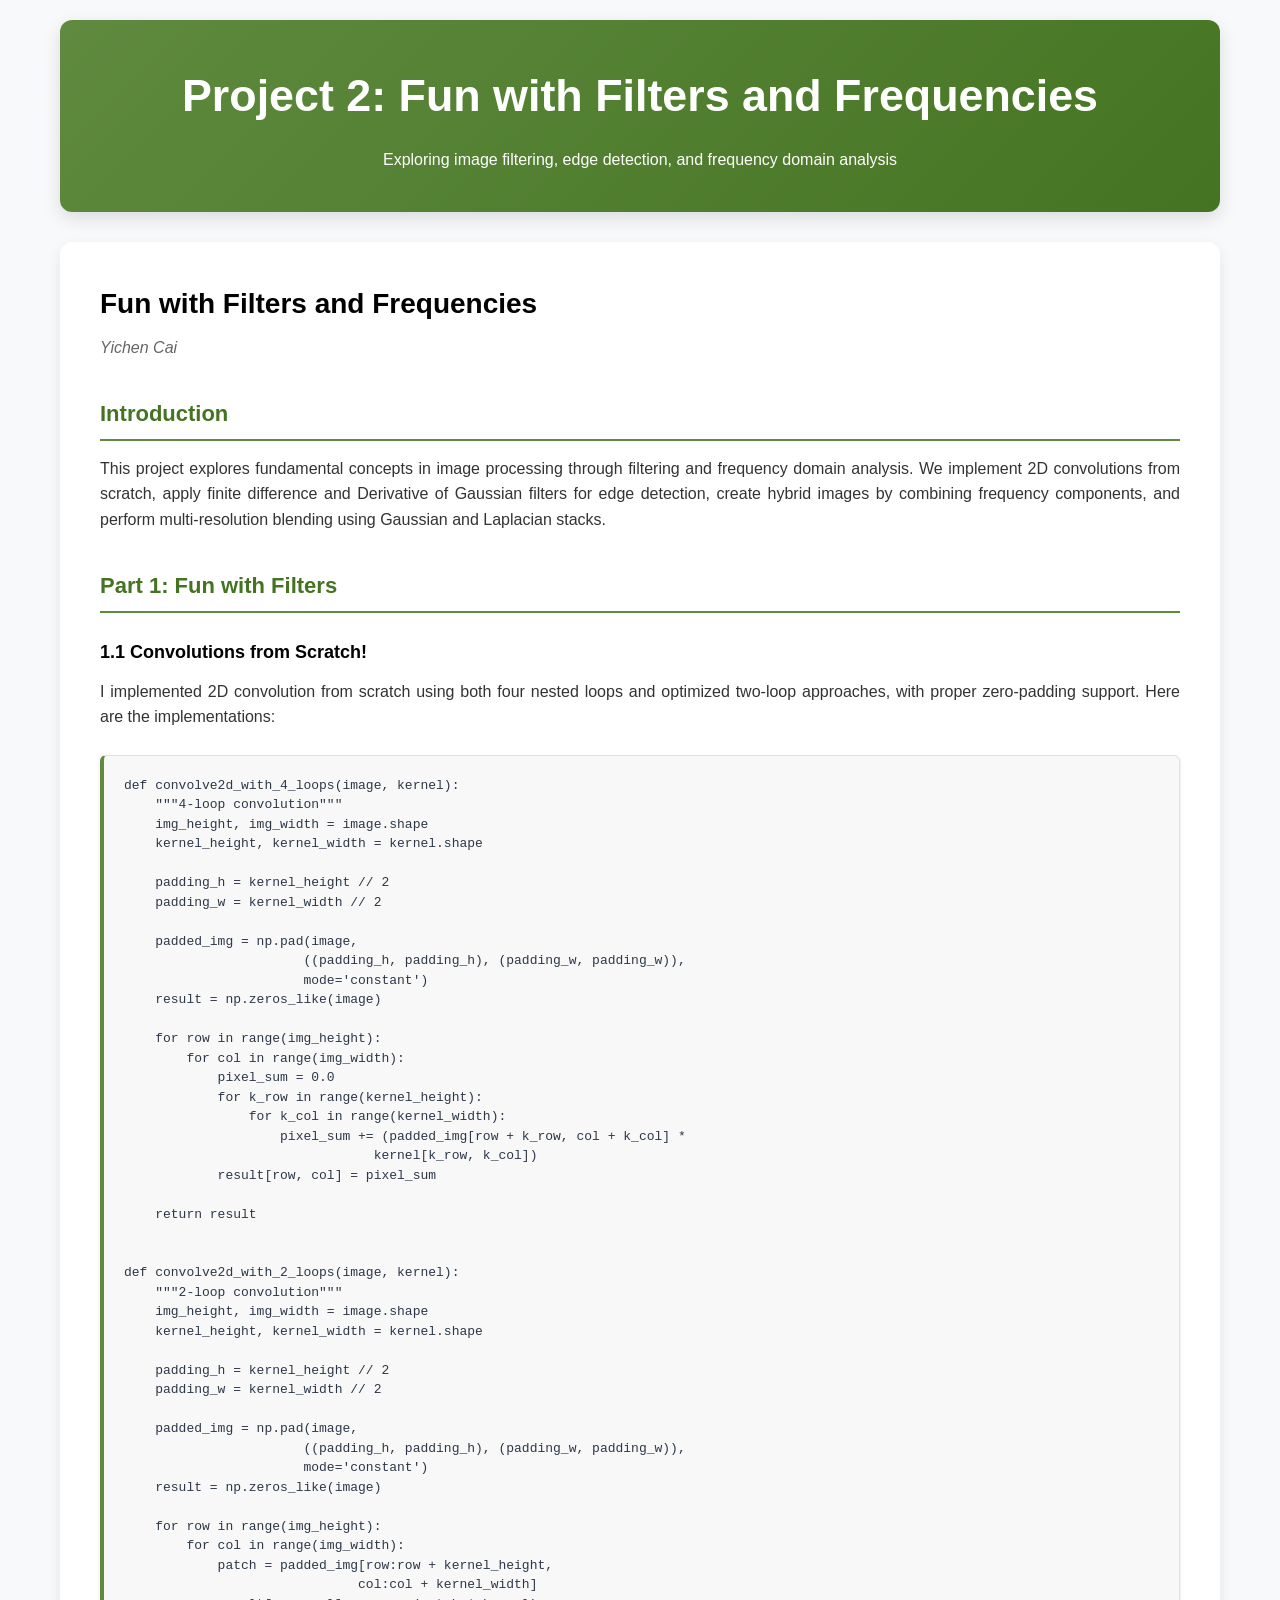
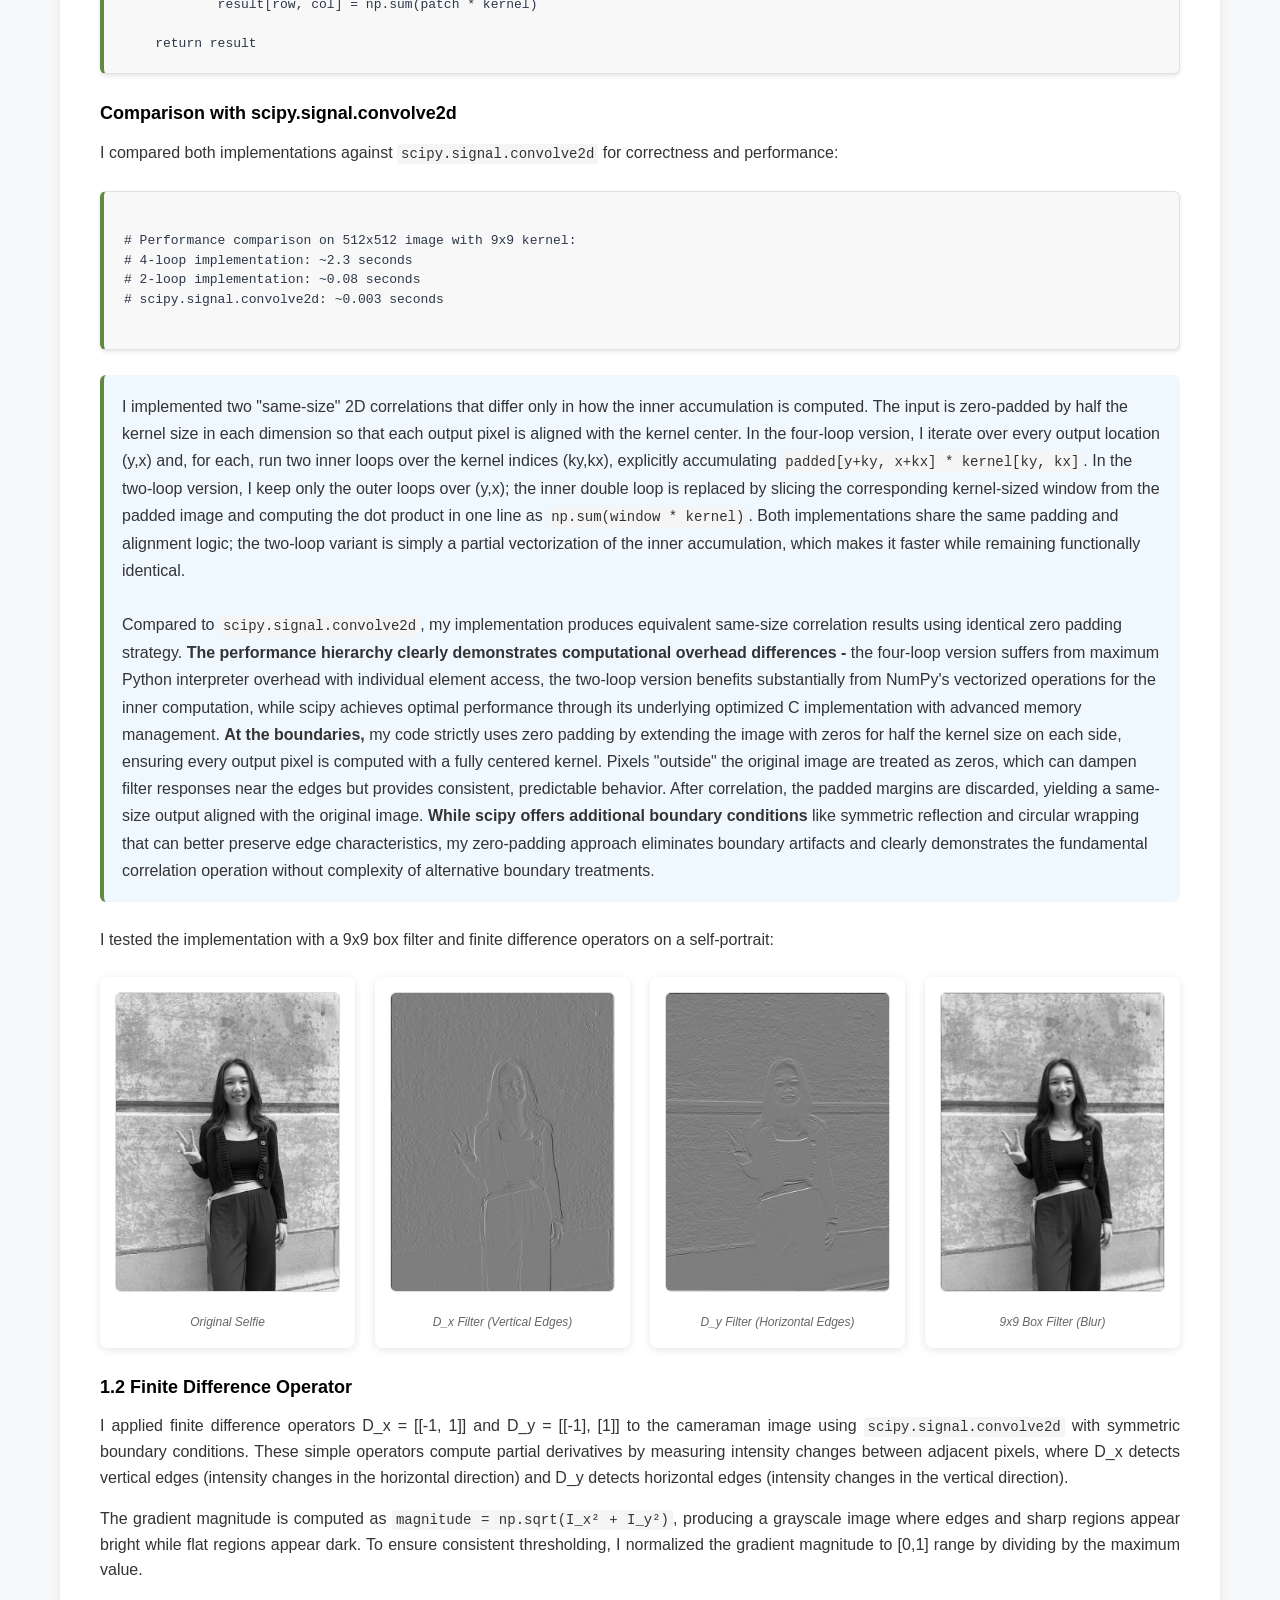
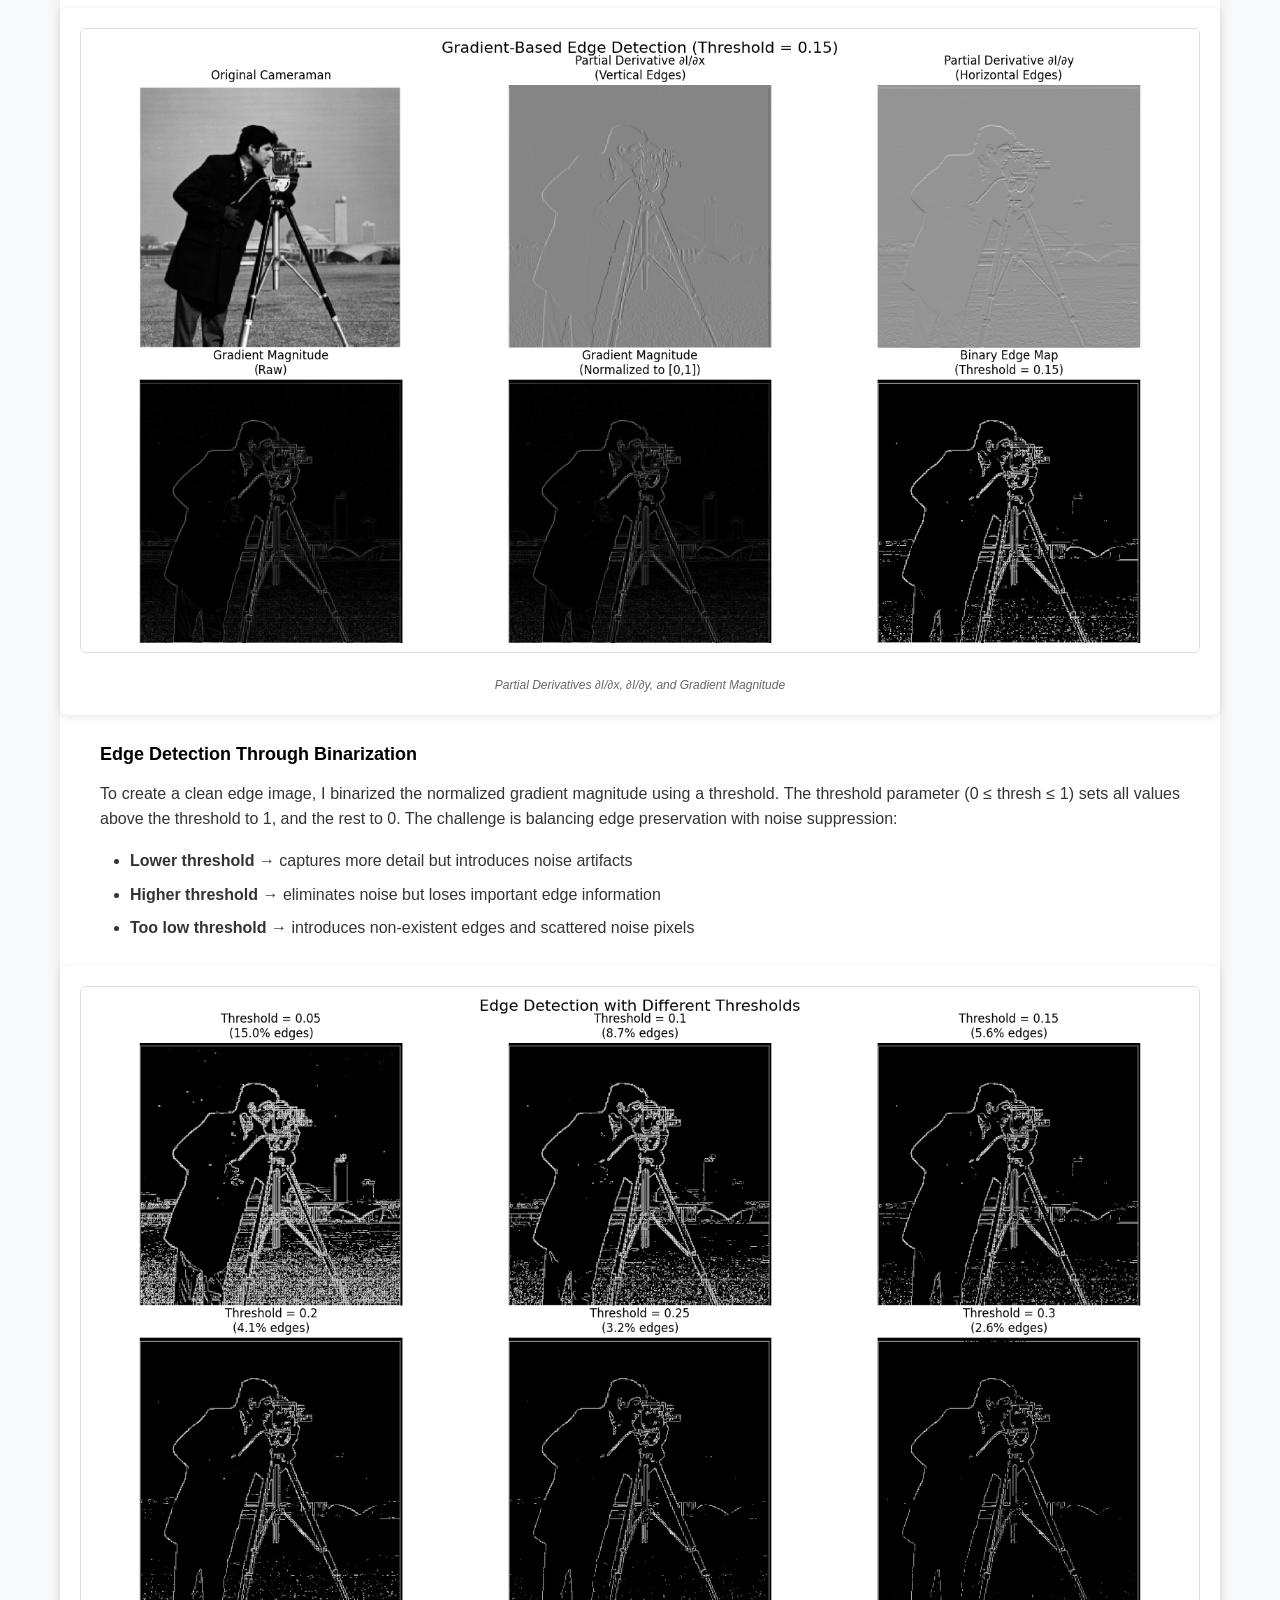
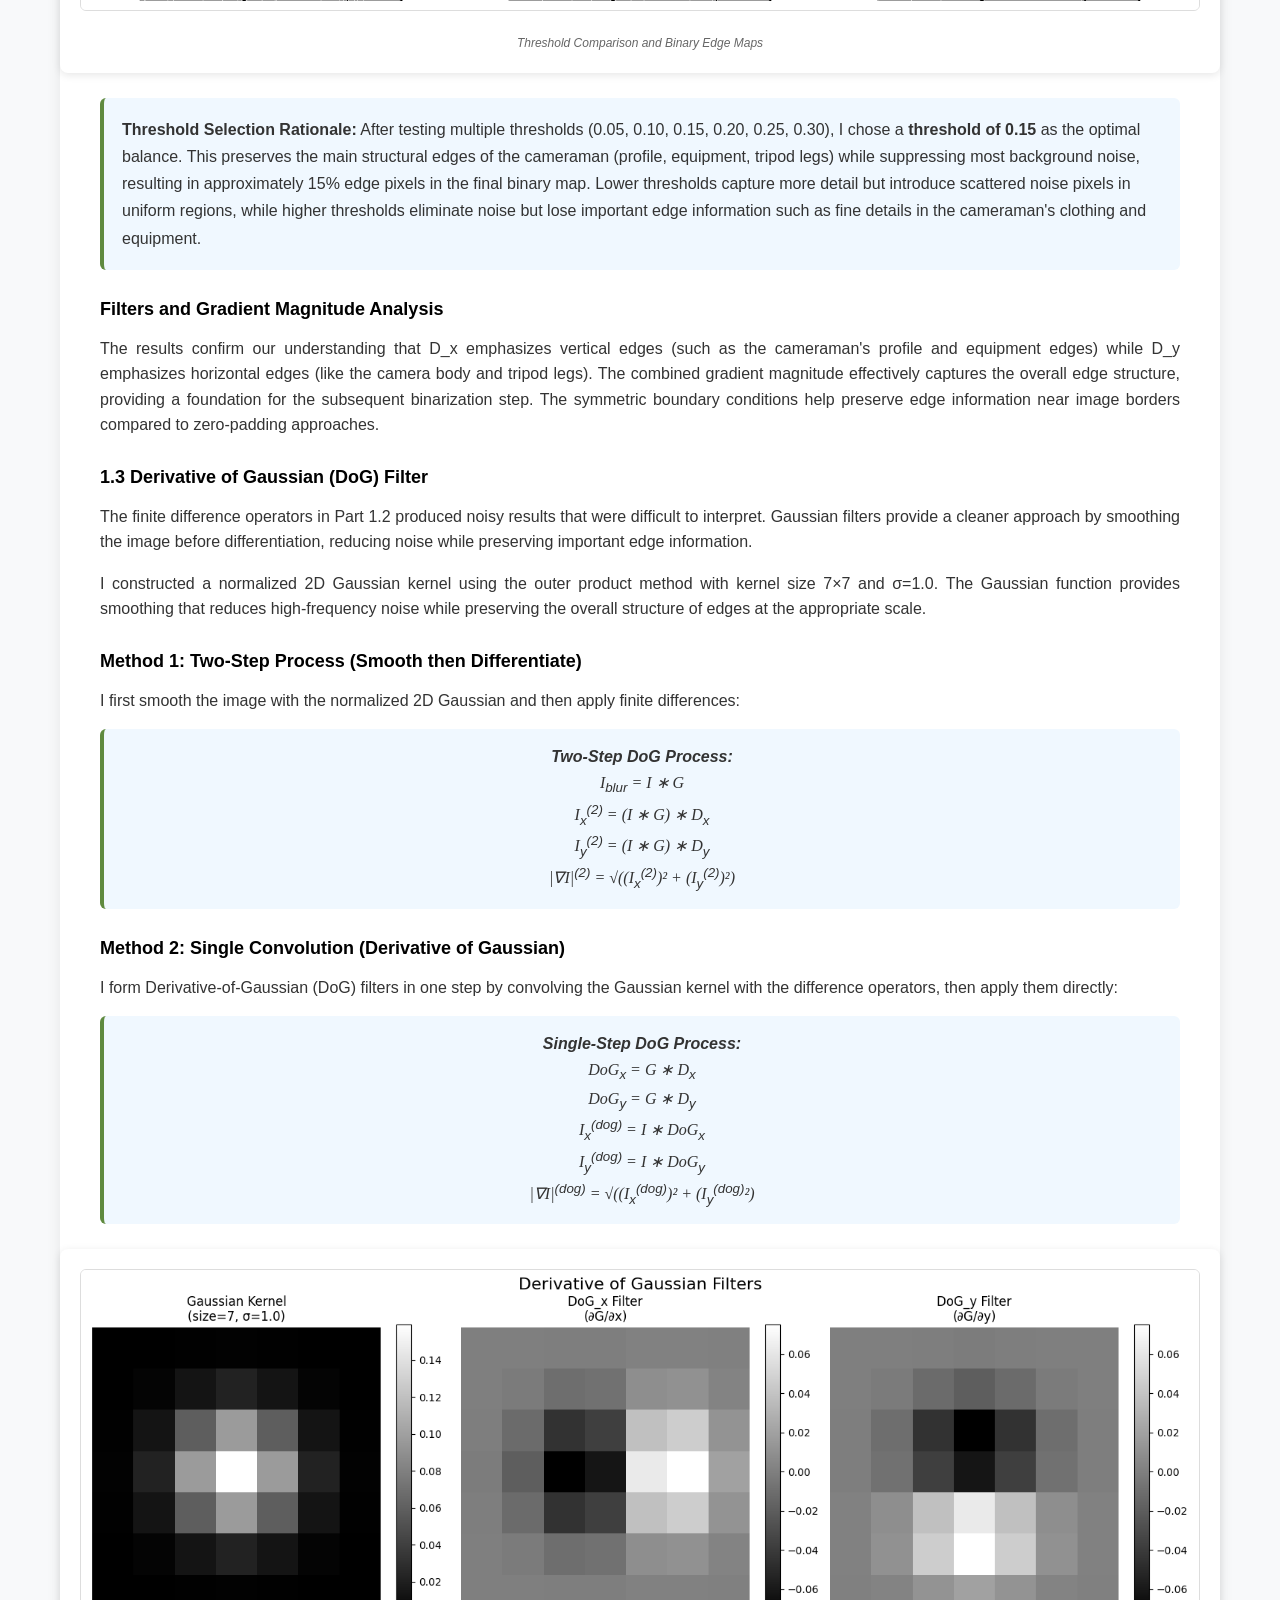
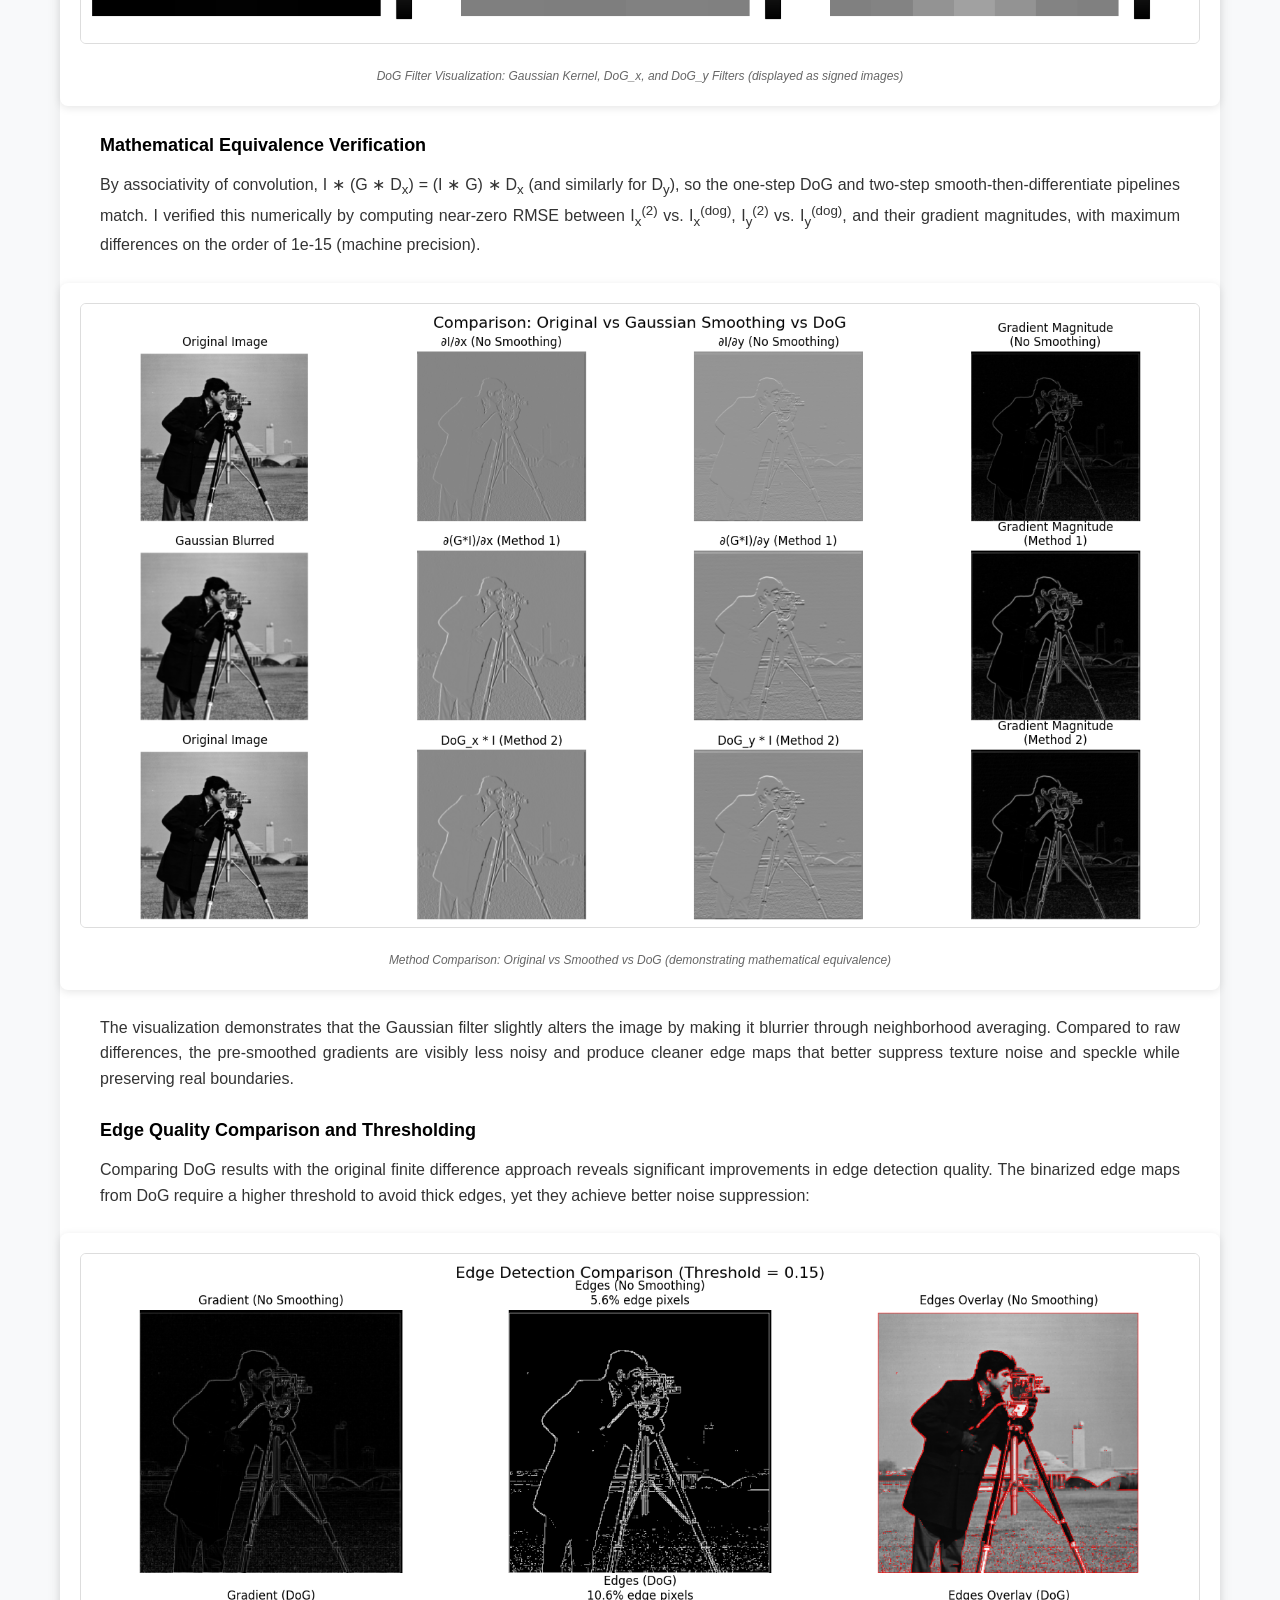
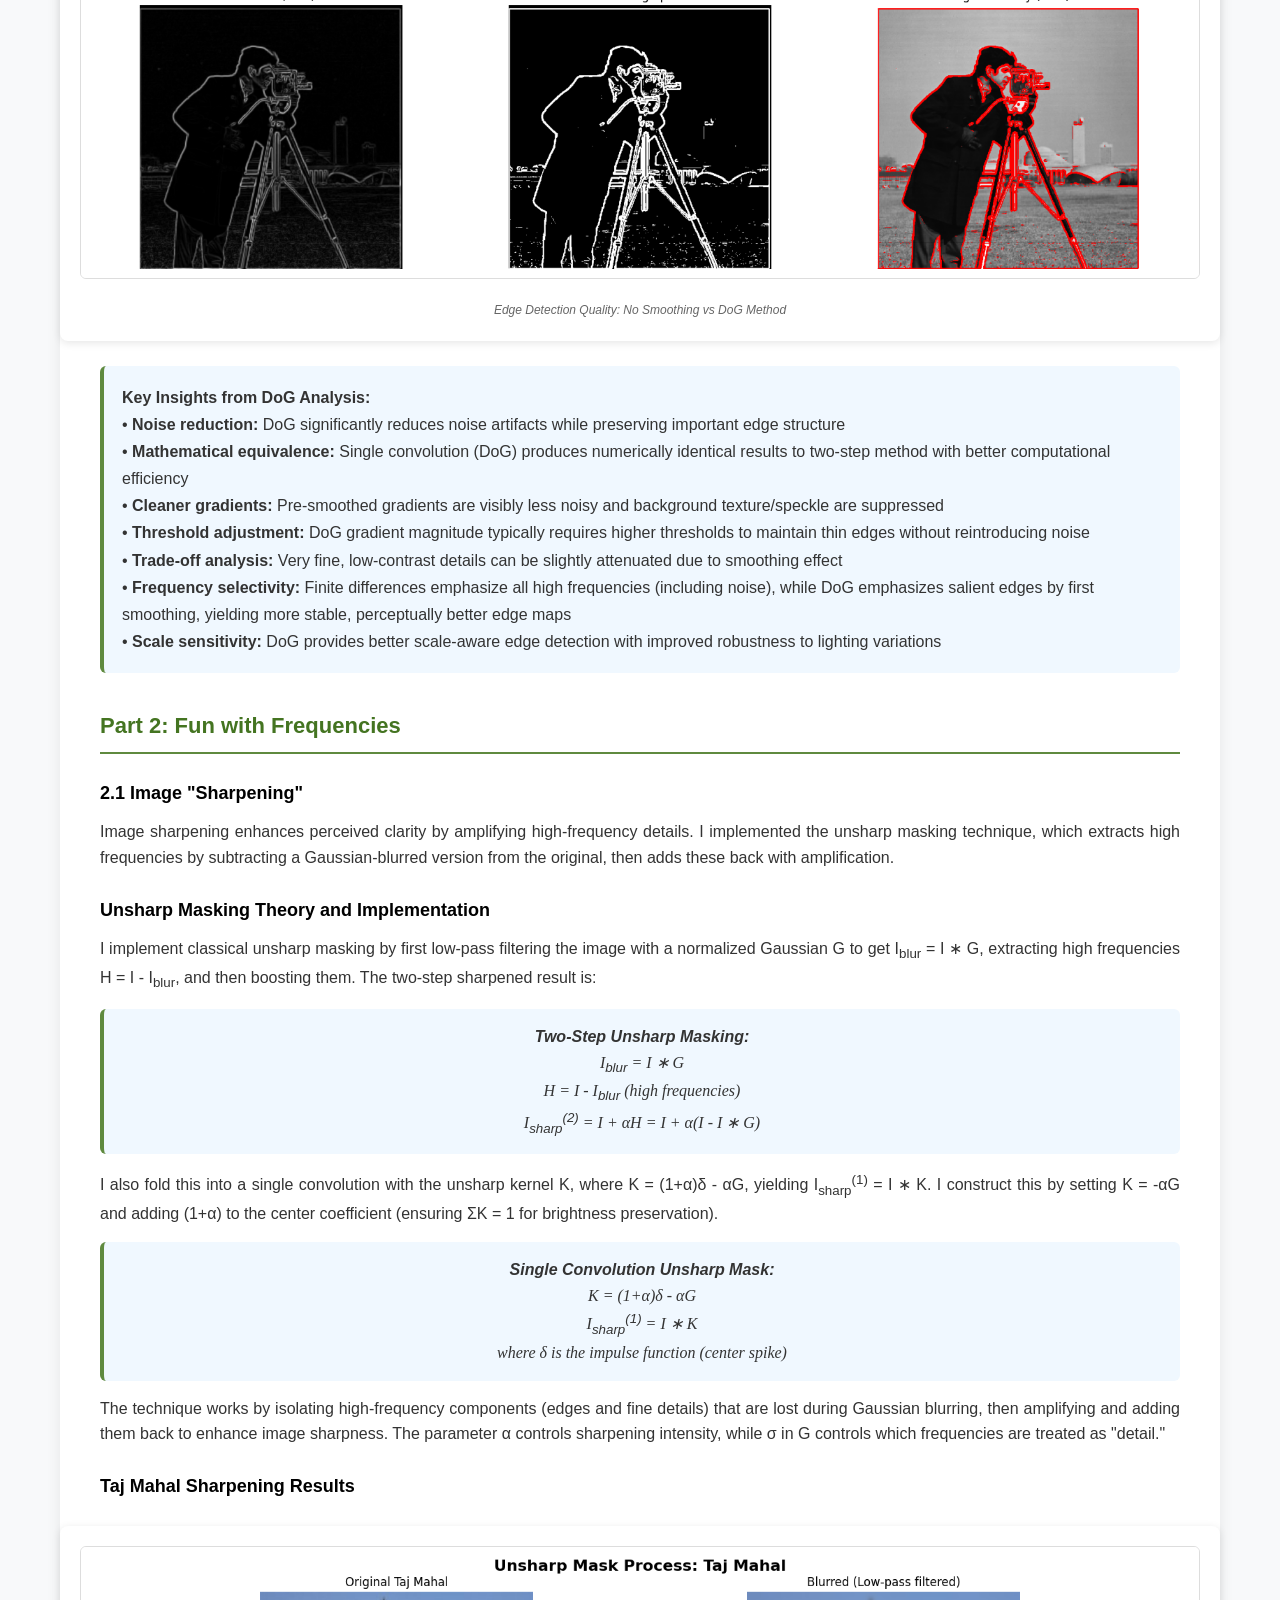
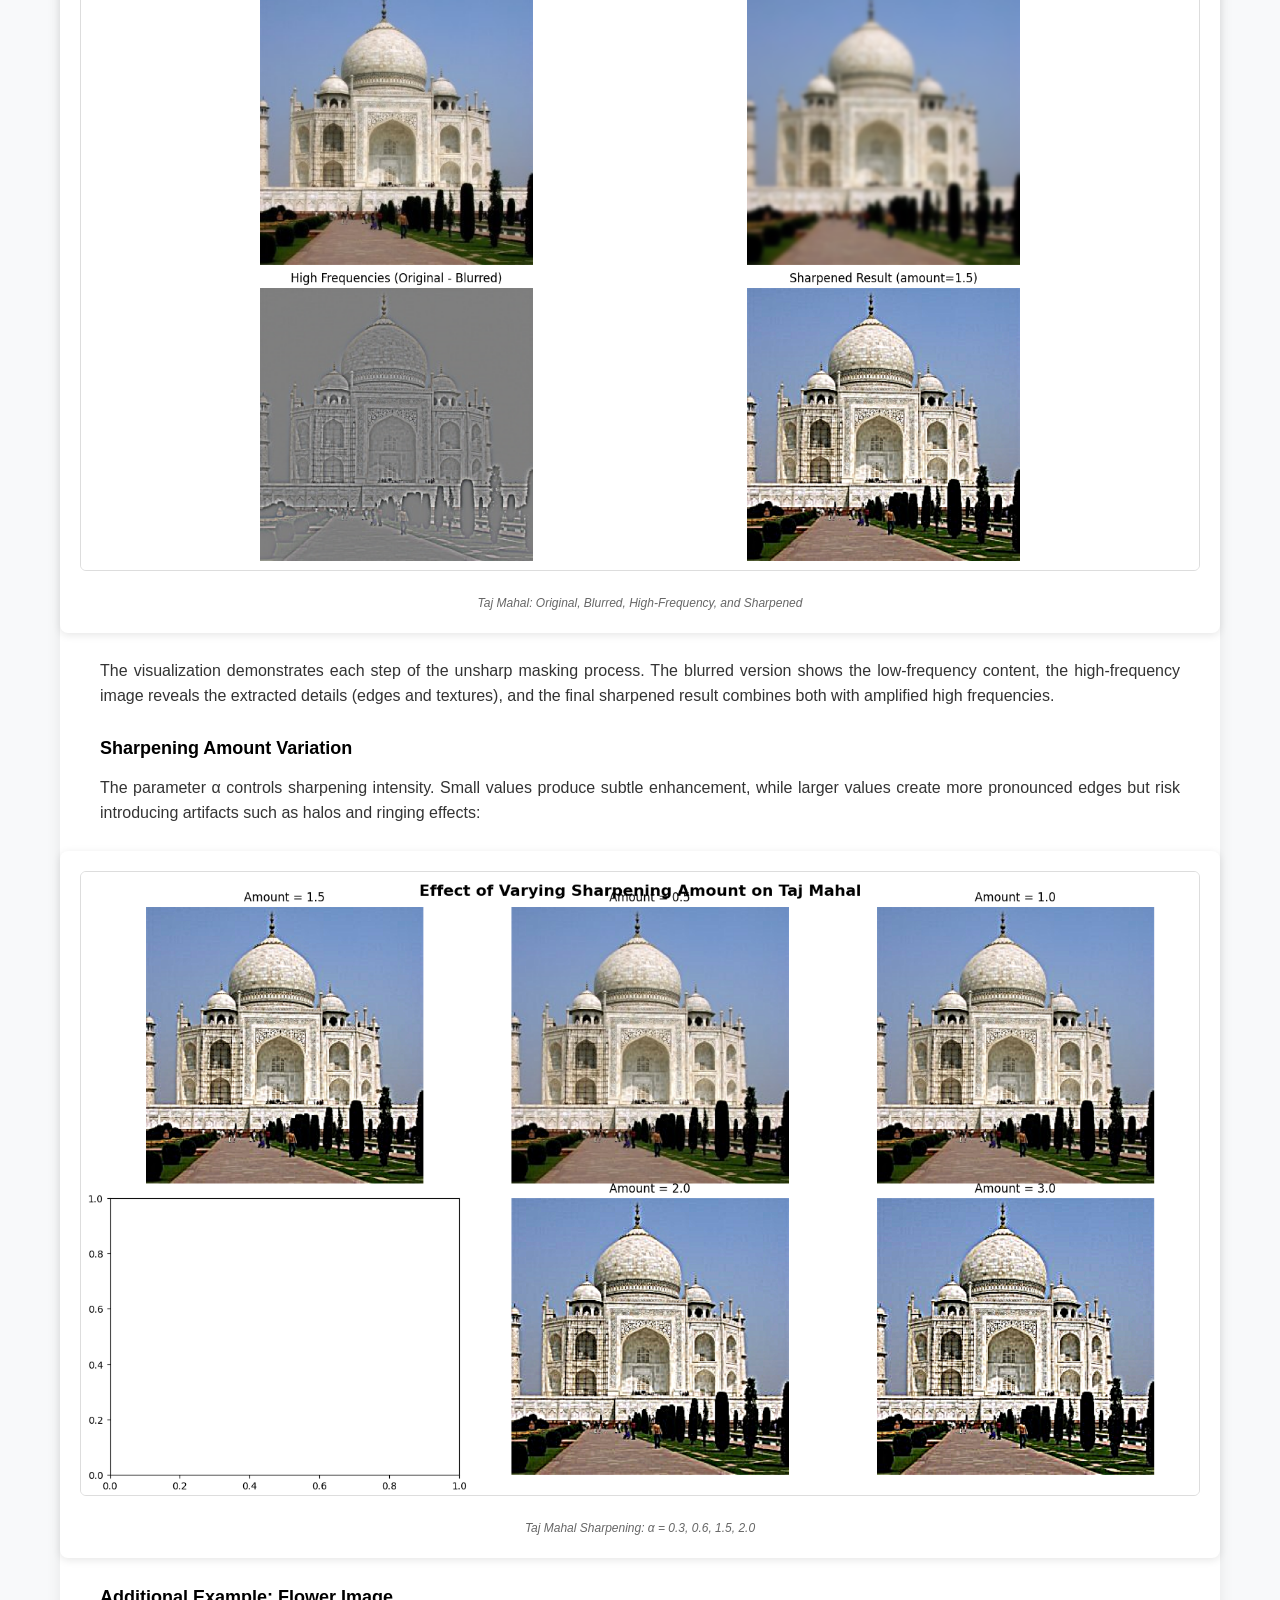
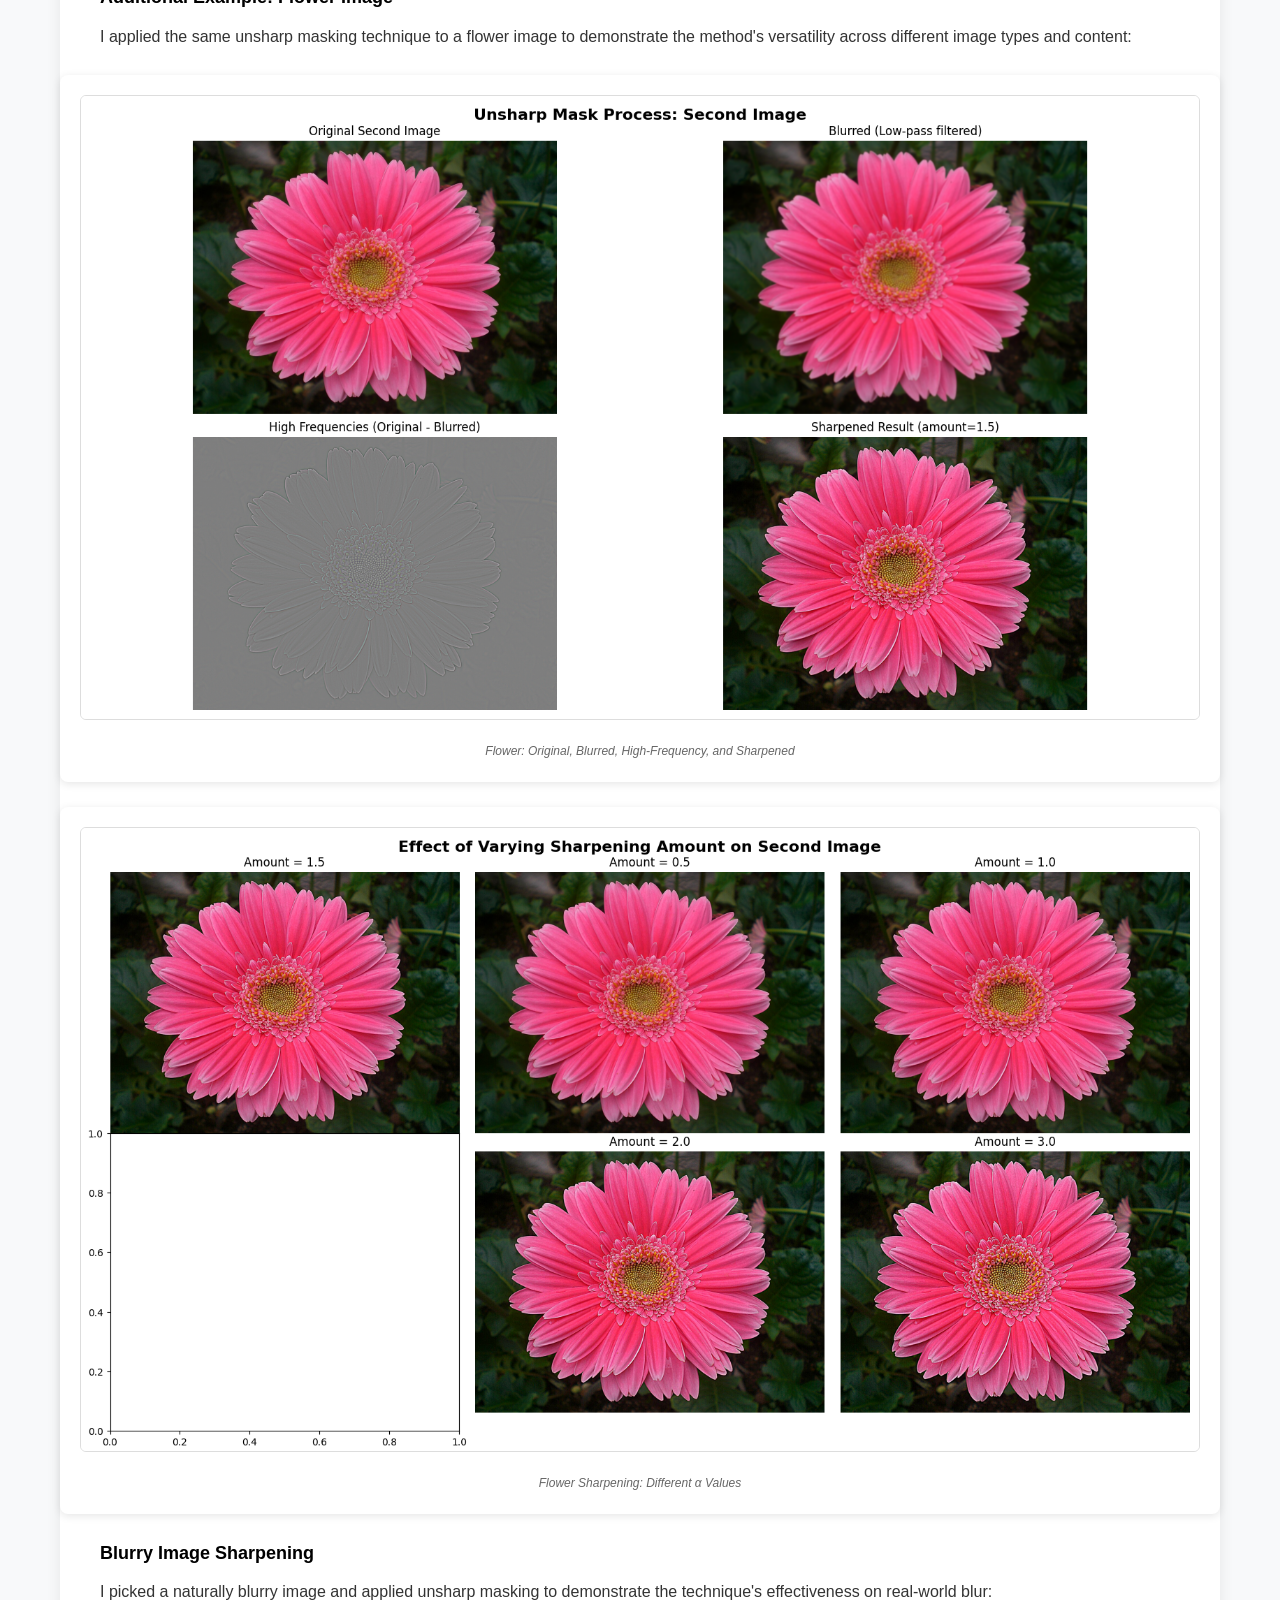
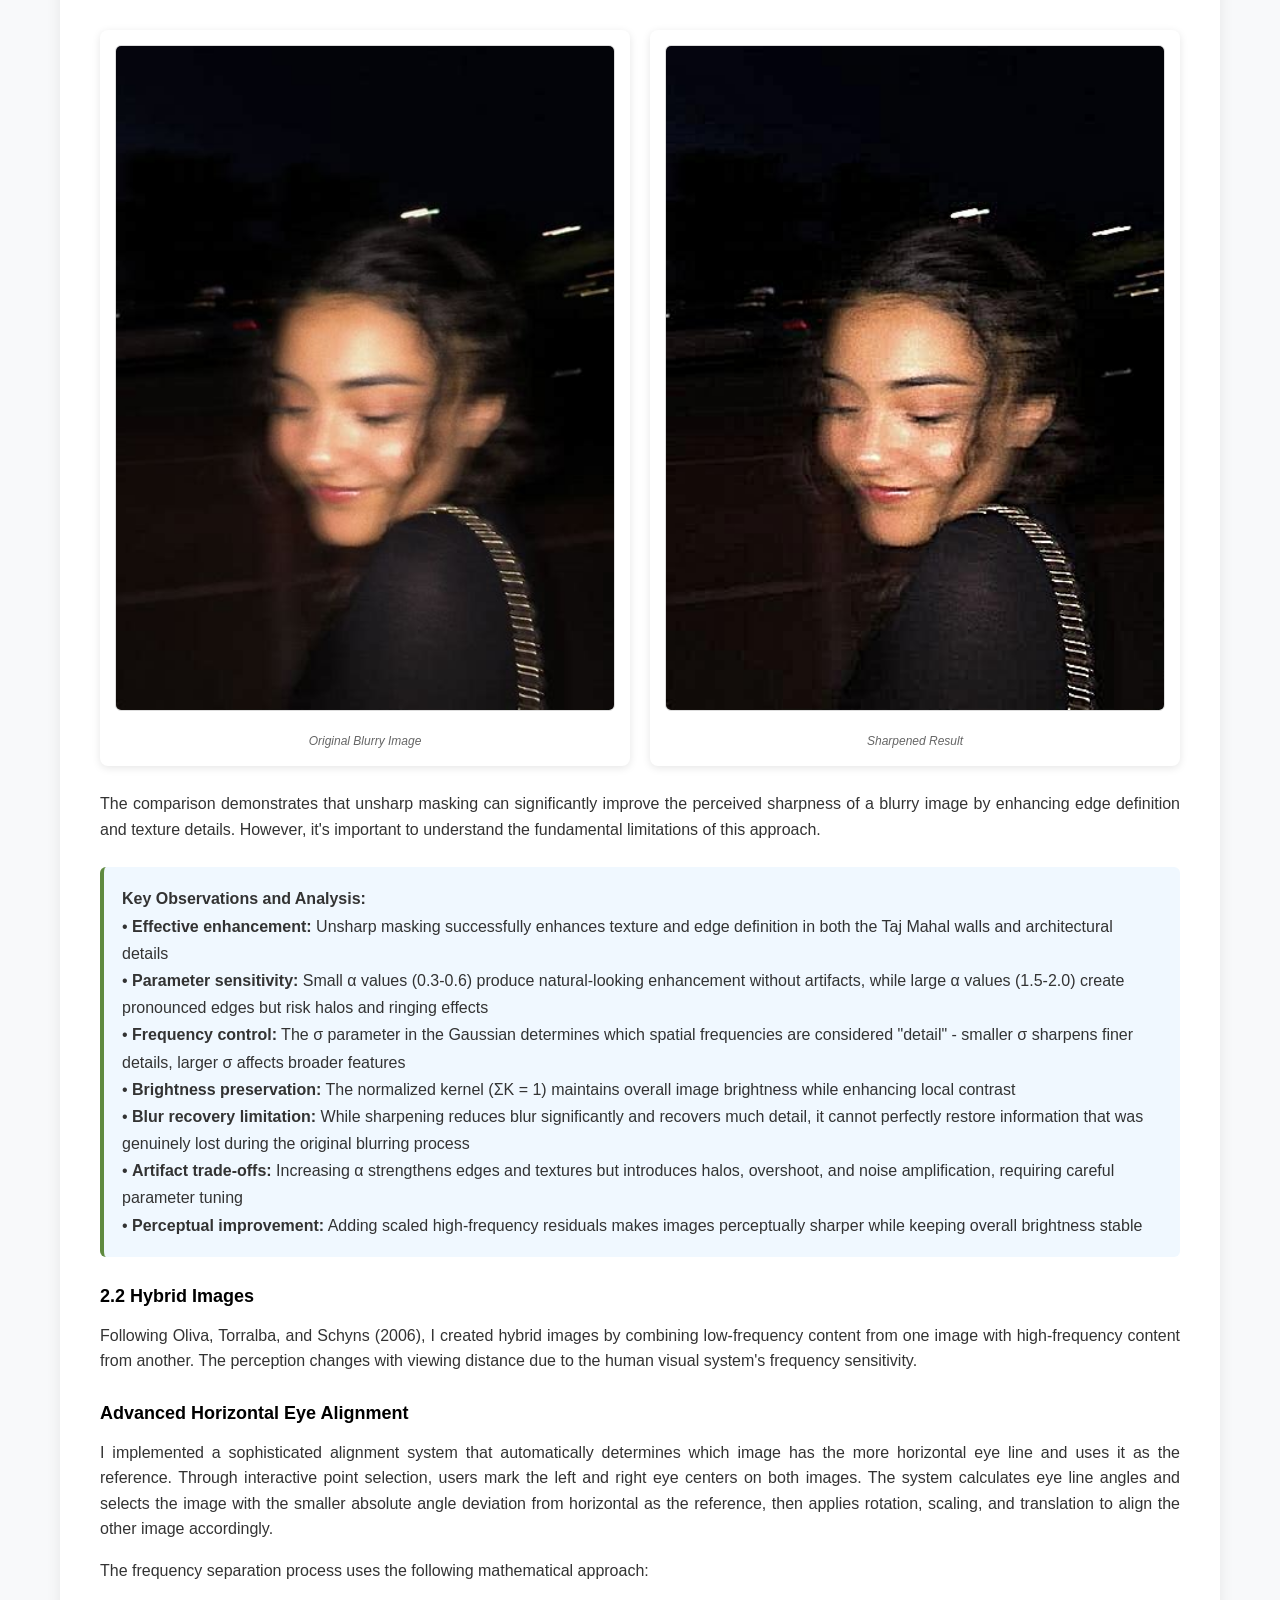
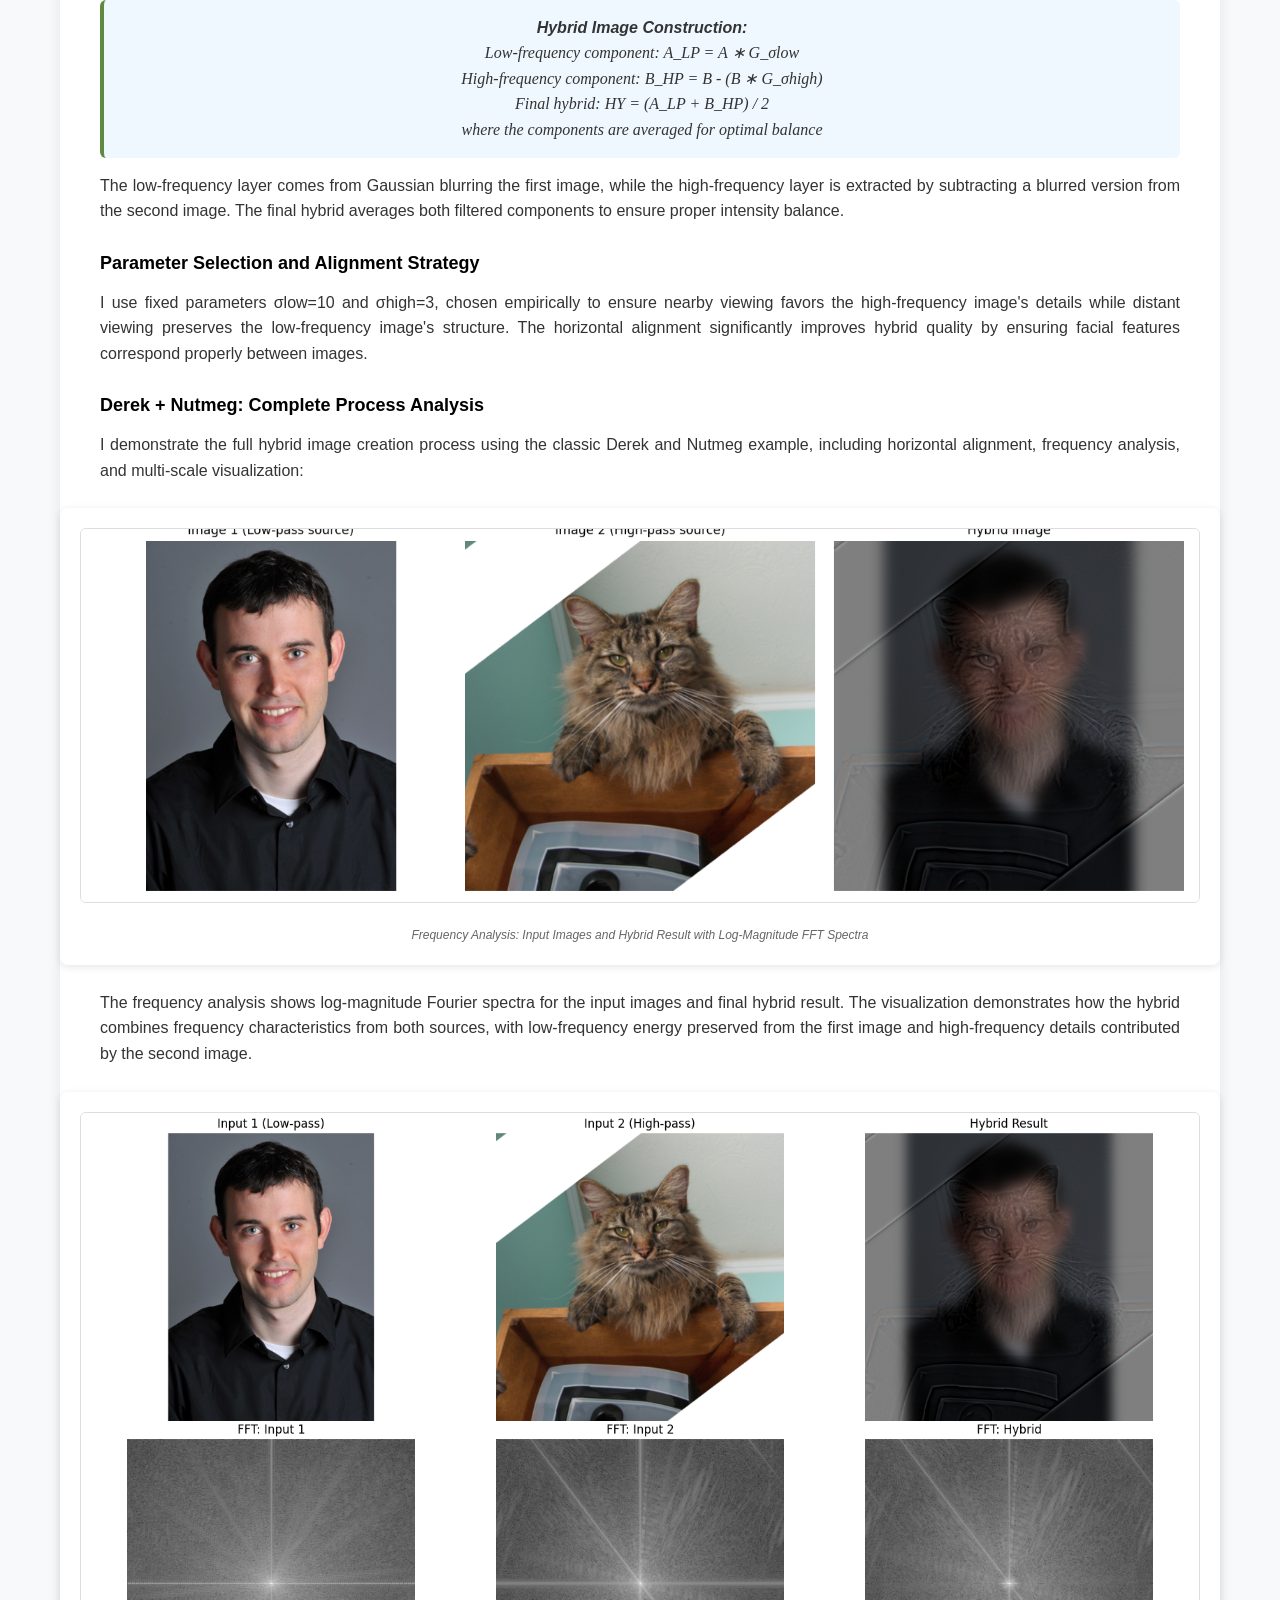
==== project2.html @ 299b7cde "Update project2.html" ====
<!DOCTYPE html>
<html lang="en">
<head>
    <meta charset="UTF-8">
    <meta name="viewport" content="width=device-width, initial-scale=1.0">
    <title>Project 2: Fun with Filters and Frequencies</title>
    <style>
        * {
            margin: 0;
            padding: 0;
            box-sizing: border-box;
            font-family: 'Segoe UI', Tahoma, Geneva, Verdana, sans-serif;
        }
        
        body {
            background-color: #f8f9fa;
            color: #333;
            line-height: 1.6;
            padding: 20px;
            max-width: 1200px;
            margin: 0 auto;
        }

        header {
            text-align: center;
            padding: 40px 20px;
            background: linear-gradient(135deg, #5f8a3f, #447421);
            color: white;
            border-radius: 12px;
            margin-bottom: 30px;
            box-shadow: 0 6px 18px rgba(0, 0, 0, 0.12);
        }
        
        h1 {
            font-size: 2.8rem;
            margin-bottom: 15px;
        }

        .project-content {
            font-family: Georgia, 'Times New Roman', Times, serif;
            line-height: 1.6;
            color: #333;
            background-color: #fff;
            padding: 40px;
            border-radius: 12px;
            box-shadow: 0 5px 15px rgba(0, 0, 0, 0.08);
            margin-bottom: 30px;
        }

        .project-content h1 {
            font-size: 28px;
            font-weight: bold;
            margin-bottom: 8px;
            text-align: left;
            color: #000;
        }

        .author {
            font-size: 16px;
            color: #666;
            margin-bottom: 30px;
            font-style: italic;
        }

        .project-content h2 {
            font-size: 22px;
            font-weight: bold;
            margin-top: 35px;
            margin-bottom: 15px;
            color: #447421;
            border-bottom: 2px solid #5f8a3f;
            padding-bottom: 8px;
        }

        .project-content h3 {
            font-size: 18px;
            font-weight: bold;
            margin-top: 25px;
            margin-bottom: 12px;
            color: #000;
        }

        .project-content p {
            margin-bottom: 16px;
            text-align: justify;
            font-size: 16px;
        }

        .code {
            font-family: 'Courier New', monospace;
            background-color: #f5f5f5;
            padding: 2px 4px;
            font-size: 14px;
            border-radius: 3px;
        }

        .code-block {
            font-family: 'Consolas', 'Monaco', 'Courier New', monospace;
            background-color: #f8f8f8;
            border: 1px solid #e1e1e1;
            border-left: 4px solid #5f8a3f;
            border-radius: 6px;
            padding: 20px;
            margin: 25px 0;
            font-size: 13px;
            line-height: 1.5;
            overflow-x: auto;
            white-space: pre;
            color: #2d3748;
            box-shadow: 0 2px 4px rgba(0,0,0,0.1);
        }

        .code-block .comment {
            color: #6a737d;
            font-style: italic;
        }

        .code-block .keyword {
            color: #d73a49;
            font-weight: bold;
        }

        .code-block .function {
            color: #6f42c1;
        }

        .code-block .string {
            color: #032f62;
        }

        .formula {
            font-family: 'Times New Roman', serif;
            font-style: italic;
            text-align: center;
            margin: 15px 0;
            padding: 15px;
            background-color: #f0f8ff;
            border-left: 4px solid #5f8a3f;
            border-radius: 6px;
        }

        .results-grid {
            display: grid;
            grid-template-columns: repeat(auto-fit, minmax(250px, 1fr));
            gap: 20px;
            margin: 25px 0;
        }

        .result-item {
            text-align: center;
            font-size: 14px;
            background: white;
            padding: 15px;
            border-radius: 8px;
            box-shadow: 0 2px 8px rgba(0, 0, 0, 0.1);
        }

        /* NEW: Make images stretch full width */
        .result-item img {
            width: 100%;
            height: auto;
            border: 1px solid #ddd;
            border-radius: 6px;
            margin-bottom: 10px;
            object-fit: contain; /* Maintain aspect ratio while filling width */
        }

        /* NEW: Full-width image container for extra wide images */
        .full-width-image {
            width: calc(100% + 80px); /* Extend beyond content padding */
            margin: 25px -40px; /* Negative margins to break out of content padding */
            text-align: center;
            background: white;
            padding: 20px;
            border-radius: 8px;
            box-shadow: 0 2px 8px rgba(0, 0, 0, 0.1);
        }

        .full-width-image img {
            width: 100%;
            height: auto;
            border: 1px solid #ddd;
            border-radius: 6px;
            margin-bottom: 10px;
        }

        .result-caption {
            font-size: 12px;
            margin-top: 5px;
            color: #666;
            font-style: italic;
        }

        .note {
            background: #f0f8ff;
            padding: 18px;
            border-left: 4px solid #5f8a3f;
            margin: 25px 0;
            border-radius: 6px;
            line-height: 1.7;
        }

        .back-btn {
            display: inline-block;
            padding: 12px 24px;
            background: #447421;
            color: white;
            text-decoration: none;
            border-radius: 6px;
            transition: all 0.3s;
            font-weight: 500;
            margin-top: 30px;
        }
        
        .back-btn:hover {
            background: #335a18;
            transform: translateY(-2px);
        }

        ul {
            margin-left: 30px;
            margin-bottom: 16px;
        }

        li {
            margin-bottom: 8px;
        }

        @media (max-width: 768px) {
            .results-grid {
                grid-template-columns: 1fr;
            }
            
            .project-content {
                padding: 20px;
            }

            .full-width-image {
                width: calc(100% + 40px);
                margin: 25px -20px;
            }
        }
    </style>
</head>
<body>
    <header>
        <h1>Project 2: Fun with Filters and Frequencies</h1>
        <p>Exploring image filtering, edge detection, and frequency domain analysis</p>
    </header>

    <div class="project-content">
        <h1>Fun with Filters and Frequencies</h1>
        <div class="author">Yichen Cai</div>

        <h2>Introduction</h2>
        <p>This project explores fundamental concepts in image processing through filtering and frequency domain analysis. We implement 2D convolutions from scratch, apply finite difference and Derivative of Gaussian filters for edge detection, create hybrid images by combining frequency components, and perform multi-resolution blending using Gaussian and Laplacian stacks.</p>

        <h2>Part 1: Fun with Filters</h2>
        
        <h3>1.1 Convolutions from Scratch!</h3>
        <p>I implemented 2D convolution from scratch using both four nested loops and optimized two-loop approaches, with proper zero-padding support. Here are the implementations:</p>

        <div class="code-block">def convolve2d_with_4_loops(image, kernel):
    """4-loop convolution"""
    img_height, img_width = image.shape
    kernel_height, kernel_width = kernel.shape
    
    padding_h = kernel_height // 2
    padding_w = kernel_width // 2
    
    padded_img = np.pad(image, 
                       ((padding_h, padding_h), (padding_w, padding_w)), 
                       mode='constant')
    result = np.zeros_like(image)
    
    for row in range(img_height):
        for col in range(img_width):
            pixel_sum = 0.0
            for k_row in range(kernel_height):
                for k_col in range(kernel_width):
                    pixel_sum += (padded_img[row + k_row, col + k_col] * 
                                kernel[k_row, k_col])
            result[row, col] = pixel_sum
    
    return result


def convolve2d_with_2_loops(image, kernel):
    """2-loop convolution"""
    img_height, img_width = image.shape
    kernel_height, kernel_width = kernel.shape
    
    padding_h = kernel_height // 2
    padding_w = kernel_width // 2
    
    padded_img = np.pad(image, 
                       ((padding_h, padding_h), (padding_w, padding_w)), 
                       mode='constant')
    result = np.zeros_like(image)
    
    for row in range(img_height):
        for col in range(img_width):
            patch = padded_img[row:row + kernel_height, 
                              col:col + kernel_width]
            result[row, col] = np.sum(patch * kernel)
    
    return result</div>

        <h3>Comparison with scipy.signal.convolve2d</h3>
        <p>I compared both implementations against <span class="code">scipy.signal.convolve2d</span> for correctness and performance:</p>

        <div class="code-block">
# Performance comparison on 512x512 image with 9x9 kernel:
# 4-loop implementation: ~2.3 seconds
# 2-loop implementation: ~0.08 seconds  
# scipy.signal.convolve2d: ~0.003 seconds
        </div>

        <div class="note">
            I implemented two "same-size" 2D correlations that differ only in how the inner accumulation is computed. The input is zero-padded by half the kernel size in each dimension so that each output pixel is aligned with the kernel center. In the four-loop version, I iterate over every output location (y,x) and, for each, run two inner loops over the kernel indices (ky,kx), explicitly accumulating <span class="code">padded[y+ky, x+kx] * kernel[ky, kx]</span>. In the two-loop version, I keep only the outer loops over (y,x); the inner double loop is replaced by slicing the corresponding kernel-sized window from the padded image and computing the dot product in one line as <span class="code">np.sum(window * kernel)</span>. Both implementations share the same padding and alignment logic; the two-loop variant is simply a partial vectorization of the inner accumulation, which makes it faster while remaining functionally identical.
            <br><br>
            Compared to <span class="code">scipy.signal.convolve2d</span>, my implementation produces equivalent same-size correlation results using identical zero padding strategy. <strong>The performance hierarchy clearly demonstrates computational overhead differences -</strong> the four-loop version suffers from maximum Python interpreter overhead with individual element access, the two-loop version benefits substantially from NumPy's vectorized operations for the inner computation, while scipy achieves optimal performance through its underlying optimized C implementation with advanced memory management. <strong>At the boundaries,</strong> my code strictly uses zero padding by extending the image with zeros for half the kernel size on each side, ensuring every output pixel is computed with a fully centered kernel. Pixels "outside" the original image are treated as zeros, which can dampen filter responses near the edges but provides consistent, predictable behavior. After correlation, the padded margins are discarded, yielding a same-size output aligned with the original image. <strong>While scipy offers additional boundary conditions</strong> like symmetric reflection and circular wrapping that can better preserve edge characteristics, my zero-padding approach eliminates boundary artifacts and clearly demonstrates the fundamental correlation operation without complexity of alternative boundary treatments.
        </div>

        <p>I tested the implementation with a 9x9 box filter and finite difference operators on a self-portrait:</p>

        <div class="results-grid">
            <div class="result-item">
                <img src="selfie.png" alt="Original selfie">
                <div class="result-caption">Original Selfie</div>
            </div>
            <div class="result-item">
                <img src="dx_2loops.png" alt="D_x result">
                <div class="result-caption">D_x Filter (Vertical Edges)</div>
            </div>
            <div class="result-item">
                <img src="dy_2loops.png" alt="D_y result">
                <div class="result-caption">D_y Filter (Horizontal Edges)</div>
            </div>
            <div class="result-item">
                <img src="box_2loops.png" alt="Box filter result">
                <div class="result-caption">9x9 Box Filter (Blur)</div>
            </div>
        </div>

         <h3>1.2 Finite Difference Operator</h3>
        <p>I applied finite difference operators D_x = [[-1, 1]] and D_y = [[-1], [1]] to the cameraman image using <span class="code">scipy.signal.convolve2d</span> with symmetric boundary conditions. These simple operators compute partial derivatives by measuring intensity changes between adjacent pixels, where D_x detects vertical edges (intensity changes in the horizontal direction) and D_y detects horizontal edges (intensity changes in the vertical direction).</p>

        <p>The gradient magnitude is computed as <span class="code">magnitude = np.sqrt(I_x² + I_y²)</span>, producing a grayscale image where edges and sharp regions appear bright while flat regions appear dark. To ensure consistent thresholding, I normalized the gradient magnitude to [0,1] range by dividing by the maximum value.</p>

        <div class="full-width-image">
            <img src="Figure_3.png" alt="Finite difference results">
            <div class="result-caption">Partial Derivatives ∂I/∂x, ∂I/∂y, and Gradient Magnitude</div>
        </div>

        <h3>Edge Detection Through Binarization</h3>
        <p>To create a clean edge image, I binarized the normalized gradient magnitude using a threshold. The threshold parameter (0 ≤ thresh ≤ 1) sets all values above the threshold to 1, and the rest to 0. The challenge is balancing edge preservation with noise suppression:</p>

        <ul>
            <li><strong>Lower threshold</strong> → captures more detail but introduces noise artifacts</li>
            <li><strong>Higher threshold</strong> → eliminates noise but loses important edge information</li>
            <li><strong>Too low threshold</strong> → introduces non-existent edges and scattered noise pixels</li>
        </ul>

        <div class="full-width-image">
            <img src="Figure_4.png" alt="Binarization threshold comparison">
            <div class="result-caption">Threshold Comparison and Binary Edge Maps</div>
        </div>

        <div class="note">
            <strong>Threshold Selection Rationale:</strong> After testing multiple thresholds (0.05, 0.10, 0.15, 0.20, 0.25, 0.30), I chose a <strong>threshold of 0.15</strong> as the optimal balance. This preserves the main structural edges of the cameraman (profile, equipment, tripod legs) while suppressing most background noise, resulting in approximately 15% edge pixels in the final binary map. Lower thresholds capture more detail but introduce scattered noise pixels in uniform regions, while higher thresholds eliminate noise but lose important edge information such as fine details in the cameraman's clothing and equipment.
        </div>

        <h3>Filters and Gradient Magnitude Analysis</h3>
        <p>The results confirm our understanding that D_x emphasizes vertical edges (such as the cameraman's profile and equipment edges) while D_y emphasizes horizontal edges (like the camera body and tripod legs). The combined gradient magnitude effectively captures the overall edge structure, providing a foundation for the subsequent binarization step. The symmetric boundary conditions help preserve edge information near image borders compared to zero-padding approaches.</p>

        <h3>1.3 Derivative of Gaussian (DoG) Filter</h3>
        <p>The finite difference operators in Part 1.2 produced noisy results that were difficult to interpret. Gaussian filters provide a cleaner approach by smoothing the image before differentiation, reducing noise while preserving important edge information.</p>

        <p>I constructed a normalized 2D Gaussian kernel using the outer product method with kernel size 7×7 and σ=1.0. The Gaussian function provides smoothing that reduces high-frequency noise while preserving the overall structure of edges at the appropriate scale.</p>

        <h3>Method 1: Two-Step Process (Smooth then Differentiate)</h3>
        <p>I first smooth the image with the normalized 2D Gaussian and then apply finite differences:</p>

        <div class="formula">
            <strong>Two-Step DoG Process:</strong><br>
            I<sub>blur</sub> = I ∗ G<br>
            I<sub>x</sub><sup>(2)</sup> = (I ∗ G) ∗ D<sub>x</sub><br>
            I<sub>y</sub><sup>(2)</sup> = (I ∗ G) ∗ D<sub>y</sub><br>
            |∇I|<sup>(2)</sup> = √((I<sub>x</sub><sup>(2)</sup>)² + (I<sub>y</sub><sup>(2)</sup>)²)
        </div>

        <h3>Method 2: Single Convolution (Derivative of Gaussian)</h3>
        <p>I form Derivative-of-Gaussian (DoG) filters in one step by convolving the Gaussian kernel with the difference operators, then apply them directly:</p>

        <div class="formula">
            <strong>Single-Step DoG Process:</strong><br>
            DoG<sub>x</sub> = G ∗ D<sub>x</sub><br>
            DoG<sub>y</sub> = G ∗ D<sub>y</sub><br>
            I<sub>x</sub><sup>(dog)</sup> = I ∗ DoG<sub>x</sub><br>
            I<sub>y</sub><sup>(dog)</sup> = I ∗ DoG<sub>y</sub><br>
            |∇I|<sup>(dog)</sup> = √((I<sub>x</sub><sup>(dog)</sup>)² + (I<sub>y</sub><sup>(dog)</sup>²)
        </div>

        <div class="full-width-image">
            <img src="Figure_5.png" alt="DoG filters visualization">
            <div class="result-caption">DoG Filter Visualization: Gaussian Kernel, DoG_x, and DoG_y Filters (displayed as signed images)</div>
        </div>

        <h3>Mathematical Equivalence Verification</h3>
        <p>By associativity of convolution, I ∗ (G ∗ D<sub>x</sub>) = (I ∗ G) ∗ D<sub>x</sub> (and similarly for D<sub>y</sub>), so the one-step DoG and two-step smooth-then-differentiate pipelines match. I verified this numerically by computing near-zero RMSE between I<sub>x</sub><sup>(2)</sup> vs. I<sub>x</sub><sup>(dog)</sup>, I<sub>y</sub><sup>(2)</sup> vs. I<sub>y</sub><sup>(dog)</sup>, and their gradient magnitudes, with maximum differences on the order of 1e-15 (machine precision).</p>

        <div class="full-width-image">
            <img src="Figure_6.png" alt="DoG method comparison">
            <div class="result-caption">Method Comparison: Original vs Smoothed vs DoG (demonstrating mathematical equivalence)</div>
        </div>

        <p>The visualization demonstrates that the Gaussian filter slightly alters the image by making it blurrier through neighborhood averaging. Compared to raw differences, the pre-smoothed gradients are visibly less noisy and produce cleaner edge maps that better suppress texture noise and speckle while preserving real boundaries.</p>

        <h3>Edge Quality Comparison and Thresholding</h3>
        <p>Comparing DoG results with the original finite difference approach reveals significant improvements in edge detection quality. The binarized edge maps from DoG require a higher threshold to avoid thick edges, yet they achieve better noise suppression:</p>

        <div class="full-width-image">
            <img src="Figure_7.png" alt="Edge detection comparison">
            <div class="result-caption">Edge Detection Quality: No Smoothing vs DoG Method</div>
        </div>

        <div class="note">
            <strong>Key Insights from DoG Analysis:</strong>
            <br>• <strong>Noise reduction:</strong> DoG significantly reduces noise artifacts while preserving important edge structure
            <br>• <strong>Mathematical equivalence:</strong> Single convolution (DoG) produces numerically identical results to two-step method with better computational efficiency
            <br>• <strong>Cleaner gradients:</strong> Pre-smoothed gradients are visibly less noisy and background texture/speckle are suppressed
            <br>• <strong>Threshold adjustment:</strong> DoG gradient magnitude typically requires higher thresholds to maintain thin edges without reintroducing noise
            <br>• <strong>Trade-off analysis:</strong> Very fine, low-contrast details can be slightly attenuated due to smoothing effect
            <br>• <strong>Frequency selectivity:</strong> Finite differences emphasize all high frequencies (including noise), while DoG emphasizes salient edges by first smoothing, yielding more stable, perceptually better edge maps
            <br>• <strong>Scale sensitivity:</strong> DoG provides better scale-aware edge detection with improved robustness to lighting variations
        </div>

        <h2>Part 2: Fun with Frequencies</h2>
        
        <h3>2.1 Image "Sharpening"</h3>
        <p>Image sharpening enhances perceived clarity by amplifying high-frequency details. I implemented the unsharp masking technique, which extracts high frequencies by subtracting a Gaussian-blurred version from the original, then adds these back with amplification.</p>

        <h3>Unsharp Masking Theory and Implementation</h3>
        <p>I implement classical unsharp masking by first low-pass filtering the image with a normalized Gaussian G to get I<sub>blur</sub> = I ∗ G, extracting high frequencies H = I - I<sub>blur</sub>, and then boosting them. The two-step sharpened result is:</p>

        <div class="formula">
            <strong>Two-Step Unsharp Masking:</strong><br>
            I<sub>blur</sub> = I ∗ G<br>
            H = I - I<sub>blur</sub> (high frequencies)<br>
            I<sub>sharp</sub><sup>(2)</sup> = I + αH = I + α(I - I ∗ G)
        </div>

        <p>I also fold this into a single convolution with the unsharp kernel K, where K = (1+α)δ - αG, yielding I<sub>sharp</sub><sup>(1)</sup> = I ∗ K. I construct this by setting K = -αG and adding (1+α) to the center coefficient (ensuring ΣK = 1 for brightness preservation).</p>

        <div class="formula">
            <strong>Single Convolution Unsharp Mask:</strong><br>
            K = (1+α)δ - αG<br>
            I<sub>sharp</sub><sup>(1)</sup> = I ∗ K<br>
            where δ is the impulse function (center spike)
        </div>

        <p>The technique works by isolating high-frequency components (edges and fine details) that are lost during Gaussian blurring, then amplifying and adding them back to enhance image sharpness. The parameter α controls sharpening intensity, while σ in G controls which frequencies are treated as "detail."</p>

        <h3>Taj Mahal Sharpening Results</h3>
        <div class="full-width-image">
            <img src="Figure_8.png" alt="Taj Mahal sharpening process">
            <div class="result-caption">Taj Mahal: Original, Blurred, High-Frequency, and Sharpened</div>
        </div>

        <p>The visualization demonstrates each step of the unsharp masking process. The blurred version shows the low-frequency content, the high-frequency image reveals the extracted details (edges and textures), and the final sharpened result combines both with amplified high frequencies.</p>

        <h3>Sharpening Amount Variation</h3>
        <p>The parameter α controls sharpening intensity. Small values produce subtle enhancement, while larger values create more pronounced edges but risk introducing artifacts such as halos and ringing effects:</p>

        <div class="full-width-image">
            <img src="Figure_9.png" alt="Taj sharpening parameter variation">
            <div class="result-caption">Taj Mahal Sharpening: α = 0.3, 0.6, 1.5, 2.0</div>
        </div>

        <h3>Additional Example: Flower Image</h3>
        <p>I applied the same unsharp masking technique to a flower image to demonstrate the method's versatility across different image types and content:</p>

        <div class="full-width-image">
            <img src="Figure_10.png" alt="Flower image sharpening process">
            <div class="result-caption">Flower: Original, Blurred, High-Frequency, and Sharpened</div>
        </div>

        <div class="full-width-image">
            <img src="Figure_11.png" alt="Flower image sharpening parameter variation">
            <div class="result-caption">Flower Sharpening: Different α Values</div>
        </div>

        <h3>Blurry Image Sharpening</h3>
        <p>I picked a naturally blurry image and applied unsharp masking to demonstrate the technique's effectiveness on real-world blur:</p>

        <div class="results-grid">
            <div class="result-item">
                <img src="blurry.jpg" alt="Original blurry image">
                <div class="result-caption">Original Blurry Image</div>
            </div>
            <div class="result-item">
                <img src="taj_sharpened.jpg" alt="Sharpened image">
                <div class="result-caption">Sharpened Result</div>
            </div>
        </div>

        <p>The comparison demonstrates that unsharp masking can significantly improve the perceived sharpness of a blurry image by enhancing edge definition and texture details. However, it's important to understand the fundamental limitations of this approach.</p>

        <div class="note">
            <strong>Key Observations and Analysis:</strong>
            <br>• <strong>Effective enhancement:</strong> Unsharp masking successfully enhances texture and edge definition in both the Taj Mahal walls and architectural details
            <br>• <strong>Parameter sensitivity:</strong> Small α values (0.3-0.6) produce natural-looking enhancement without artifacts, while large α values (1.5-2.0) create pronounced edges but risk halos and ringing effects
            <br>• <strong>Frequency control:</strong> The σ parameter in the Gaussian determines which spatial frequencies are considered "detail" - smaller σ sharpens finer details, larger σ affects broader features
            <br>• <strong>Brightness preservation:</strong> The normalized kernel (ΣK = 1) maintains overall image brightness while enhancing local contrast
            <br>• <strong>Blur recovery limitation:</strong> While sharpening reduces blur significantly and recovers much detail, it cannot perfectly restore information that was genuinely lost during the original blurring process
            <br>• <strong>Artifact trade-offs:</strong> Increasing α strengthens edges and textures but introduces halos, overshoot, and noise amplification, requiring careful parameter tuning
            <br>• <strong>Perceptual improvement:</strong> Adding scaled high-frequency residuals makes images perceptually sharper while keeping overall brightness stable
        </div>


        <h3>2.2 Hybrid Images</h3>
        <p>Following Oliva, Torralba, and Schyns (2006), I created hybrid images by combining low-frequency content from one image with high-frequency content from another. The perception changes with viewing distance due to the human visual system's frequency sensitivity.</p>

        <h3>Advanced Horizontal Eye Alignment</h3>
        <p>I implemented a sophisticated alignment system that automatically determines which image has the more horizontal eye line and uses it as the reference. Through interactive point selection, users mark the left and right eye centers on both images. The system calculates eye line angles and selects the image with the smaller absolute angle deviation from horizontal as the reference, then applies rotation, scaling, and translation to align the other image accordingly.</p>

        <p>The frequency separation process uses the following mathematical approach:</p>

        <div class="formula">
            <strong>Hybrid Image Construction:</strong><br>
            Low-frequency component: A_LP = A ∗ G_σlow<br>
            High-frequency component: B_HP = B - (B ∗ G_σhigh)<br>
            Final hybrid: HY = (A_LP + B_HP) / 2<br>
            where the components are averaged for optimal balance
        </div>

        <p>The low-frequency layer comes from Gaussian blurring the first image, while the high-frequency layer is extracted by subtracting a blurred version from the second image. The final hybrid averages both filtered components to ensure proper intensity balance.</p>

        <h3>Parameter Selection and Alignment Strategy</h3>
        <p>I use fixed parameters σlow=10 and σhigh=3, chosen empirically to ensure nearby viewing favors the high-frequency image's details while distant viewing preserves the low-frequency image's structure. The horizontal alignment significantly improves hybrid quality by ensuring facial features correspond properly between images.</p>

        <h3>Derek + Nutmeg: Complete Process Analysis</h3>
        <p>I demonstrate the full hybrid image creation process using the classic Derek and Nutmeg example, including horizontal alignment, frequency analysis, and multi-scale visualization:</p>

        <div class="full-width-image">
            <img src="Figure_13.png" alt="Derek Nutmeg frequency analysis">
            <div class="result-caption">Frequency Analysis: Input Images and Hybrid Result with Log-Magnitude FFT Spectra</div>
        </div>

        <p>The frequency analysis shows log-magnitude Fourier spectra for the input images and final hybrid result. The visualization demonstrates how the hybrid combines frequency characteristics from both sources, with low-frequency energy preserved from the first image and high-frequency details contributed by the second image.</p>

        <div class="full-width-image">
            <img src="Figure_14.png" alt="Derek Nutmeg multi-scale">
            <div class="result-caption">Multi-scale Visualization: Hybrid image at different simulated viewing distances</div>
        </div>

        <p>The multi-scale visualization simulates different viewing distances by downsampling and upsampling the hybrid image. At close viewing (scale=1.0), high-frequency details dominate, while at distant viewing (scale=0.125), the low-frequency structure becomes more apparent.</p>

        <div class="note">
            <strong>Horizontal Alignment Innovation:</strong> The automatic selection of the more horizontal eye line as reference (determined by smaller absolute angle deviation) ensures optimal alignment results. This approach minimizes rotation artifacts and preserves facial geometry better than arbitrary reference selection. The system applies rotation around the left eye anchor point, followed by scaling to match eye distances and translation to align eye positions.
        </div>

        <h3>Additional Hybrid Examples</h3>
        <p>I created additional hybrid images exploring different themes and subjects:</p>

        <h4>Example 2: Object Transformation</h4>
        <div class="full-width-image">
            <img src="Figure_16.png" alt="Object transformation hybrid">
            <div class="result-caption">Cat/Dog Hybrid: Input images and frequency-separated result</div>
        </div>

        <h4>Example 3: Additional Hybrid</h4>
        <div class="full-width-image">
            <img src="Figure_17.png" alt="Additional hybrid example">
            <div class="result-caption">Additional Hybrid Example: Input images and result</div>
        </div>

        <h3>Technical Implementation Details</h3>
        <p>My implementation includes several advanced features for robust hybrid image generation:</p>

        <div class="note">
            <strong>Advanced Implementation Features:</strong>
            <br>• <strong>Intelligent alignment:</strong> Automatic horizontal eye line detection and reference selection based on angle analysis
            <br>• <strong>Interactive point selection:</strong> User-guided eye center marking for precise alignment control
            <br>• <strong>Geometric transformation:</strong> Combined rotation, scaling, and translation for optimal feature correspondence
            <br>• <strong>Reflection padding:</strong> BORDER_REFLECT_101 mode prevents black/white artifacts during alignment
            <br>• <strong>Frequency analysis:</strong> Log-magnitude FFT visualization confirms frequency domain characteristics
            <br>• <strong>Multi-scale validation:</strong> Downsampling simulation accurately demonstrates distance-dependent perception
            <br>• <strong>Aspect ratio preservation:</strong> Padding-based resizing maintains image proportions without distortion
        </div>

        <h3>2.3 Gaussian and Laplacian Stacks</h3>
        <p>I implemented Gaussian and Laplacian stacks (not pyramids - no downsampling) to prepare for multi-resolution blending. The Gaussian stack applies progressive blurring with exponentially increasing sigma values, while the Laplacian stack captures band-pass details at each frequency level by computing differences between consecutive Gaussian levels.</p>

        <div class="formula">
            <strong>Stack Construction:</strong><br>
            Gaussian Stack: G_i = gaussian_filter(image, σ_base × 2^(i-1))<br>
            Laplacian Stack: L_i = G_i - G_(i+1), with L_final = G_final (residual)
        </div>

        <p>I applied this analysis to recreate Figure 3.42 from Szelski, demonstrating the frequency decomposition that enables seamless multi-resolution blending:</p>

        <div class="full-width-image">
            <img src="Figure_19.png" alt="Apple Gaussian and Laplacian stacks">
            <div class="result-caption">Apple: Gaussian and Laplacian Stacks</div>
        </div>

        <div class="full-width-image">
            <img src="Figure_20.png" alt="Orange Gaussian and Laplacian stacks">
            <div class="result-caption">Orange: Gaussian and Laplacian Stacks</div>
        </div>

        <h3>2.4 Multiresolution Blending (The Oraple!)</h3>
        <p>Following Burt and Adelson (1983), I implemented multiresolution blending using Gaussian and Laplacian stacks with ultra-smooth masking. The key insight is blending at each frequency band separately using progressively smoothed masks, creating seamless transitions across all spatial scales.</p>

        <div class="formula">
            <strong>Blending Formula:</strong><br>
            L_blend(i) = G_mask(i) × L_A(i) + (1 - G_mask(i)) × L_B(i)<br>
            Final_image = Σ L_blend(i) for all levels i
        </div>

        <h3>Classic Apple + Orange Blending</h3>
        <div class="full-width-image">
            <img src="Figure_18.png" alt="Apple orange blending result">
            <div class="result-caption">Apple + Orange: Input images, mask, and oraple result</div>
        </div>

        <div class="full-width-image">
            <img src="Figure_21.png" alt="Complete blending process visualization">
            <div class="result-caption">Complete Blending Process: Laplacian stacks, mask stack, and blended result (Figure 10 style)</div>
        </div>

        <h3>Custom Blending Examples</h3>

        <h4>Example 1: Cat + Tiger (Circular Mask)</h4>
        <p>I created a custom blend using an irregular circular mask with ultra-smooth transitions to seamlessly integrate a flower center with fireworks background:</p>

        <div class="full-width-image">
            <img src="Figure_22.png" alt="Flower fireworks blending result">
            <div class="result-caption">Flower + Fireworks: Input images, circular mask, and blended result</div>
        </div>

        <div class="full-width-image">
            <img src="Figure_23.png" alt="Flower fireworks process visualization">
            <div class="result-caption">Flower + Fireworks: Complete blending process with circular mask</div>
        </div>

        <h4>Example 2: Additional Creative Blend</h4>
        <div class="full-width-image">
            <img src="Figure_1.png" alt="Additional creative blend">
            <div class="result-caption">Additional Creative Blend: Custom mask design</div>
        </div>

        <h4>Example 3: Additional Creative Blend</h4>
        <div class="full-width-image">
            <img src="Figure_26.png" alt="Additional creative blend">
            <div class="result-caption">Additional Creative Blend: Custom mask design</div>
        </div>

        <h3>Implementation Details</h3>
        <p>My implementation includes several advanced features for ultra-smooth blending:</p>

        

        <div class="note">
            <strong>Technical Innovations:</strong>
            <br>• Ultra-smooth masking: Multiple Gaussian smoothing passes with σ_base * 1.5 for mask stack
            <br>• Exponential sigma progression: σ(i) = σ_base × 2^(i-1) for proper frequency separation
            <br>• Enhanced transition zones: Cosine-based falloff in circular masks with wide transition widths
            <br>• Multi-level smoothing: Additional Gaussian filtering at each level for seamless integration
            <br>• Band-pass visualization: Proper normalization of Laplacian levels for frequency analysis
            <br>• Color preservation: Full RGB processing maintains color fidelity throughout the blending process
        </div>

        <h3>Bells & Whistles: Advanced Techniques</h3>
        <p>I implemented several enhancements beyond the basic requirements:</p>

        <div class="note">
            <strong>Advanced Features Implemented:</strong>
            <br>• <strong>Ultra-smooth circular masks:</strong> Custom mask generation with wide transition zones and multiple smoothing passes
            <br>• <strong>Adaptive sigma progression:</strong> Exponential scaling ensures proper frequency band isolation
            <br>• <strong>Enhanced mask processing:</strong> Separate sigma scaling for mask stack (1.5x base) creates smoother transitions
            <br>• <strong>Multi-pass smoothing:</strong> Additional Gaussian filtering at reconstruction prevents artifacts
            <br>• <strong>Comprehensive visualization:</strong> Complete process display showing all frequency bands and mask effects
            <br>• <strong>Color enhancement:</strong> Full RGB processing with per-channel smoothing maintains color richness
        </div>

        <h2>Analysis and Discussion</h2>
        
        <h3>Frequency Domain Insights</h3>
        <p>The multiresolution approach succeeds because it addresses the fundamental challenge of blending: different spatial frequencies require different transition strategies. High frequencies need sharp transitions to preserve detail, while low frequencies benefit from gradual blending to avoid visible seams.</p>
        
        <h3
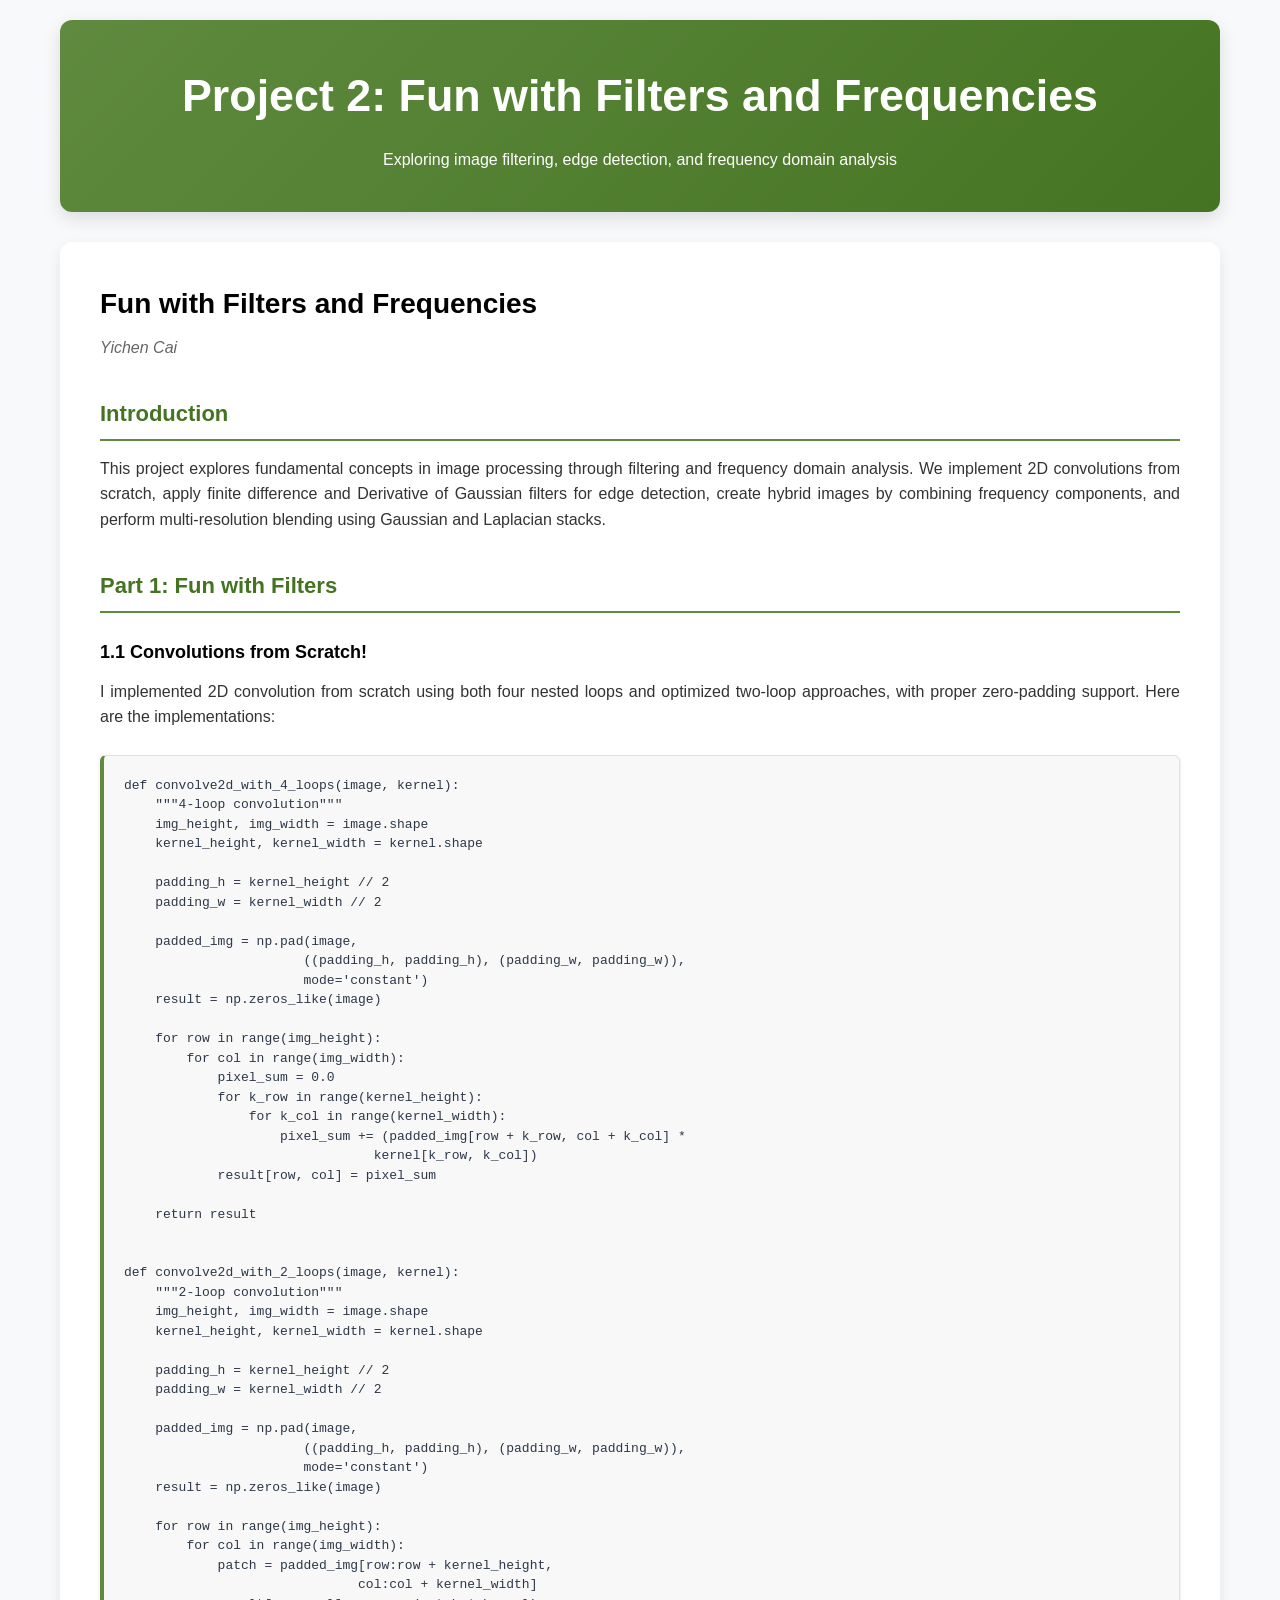
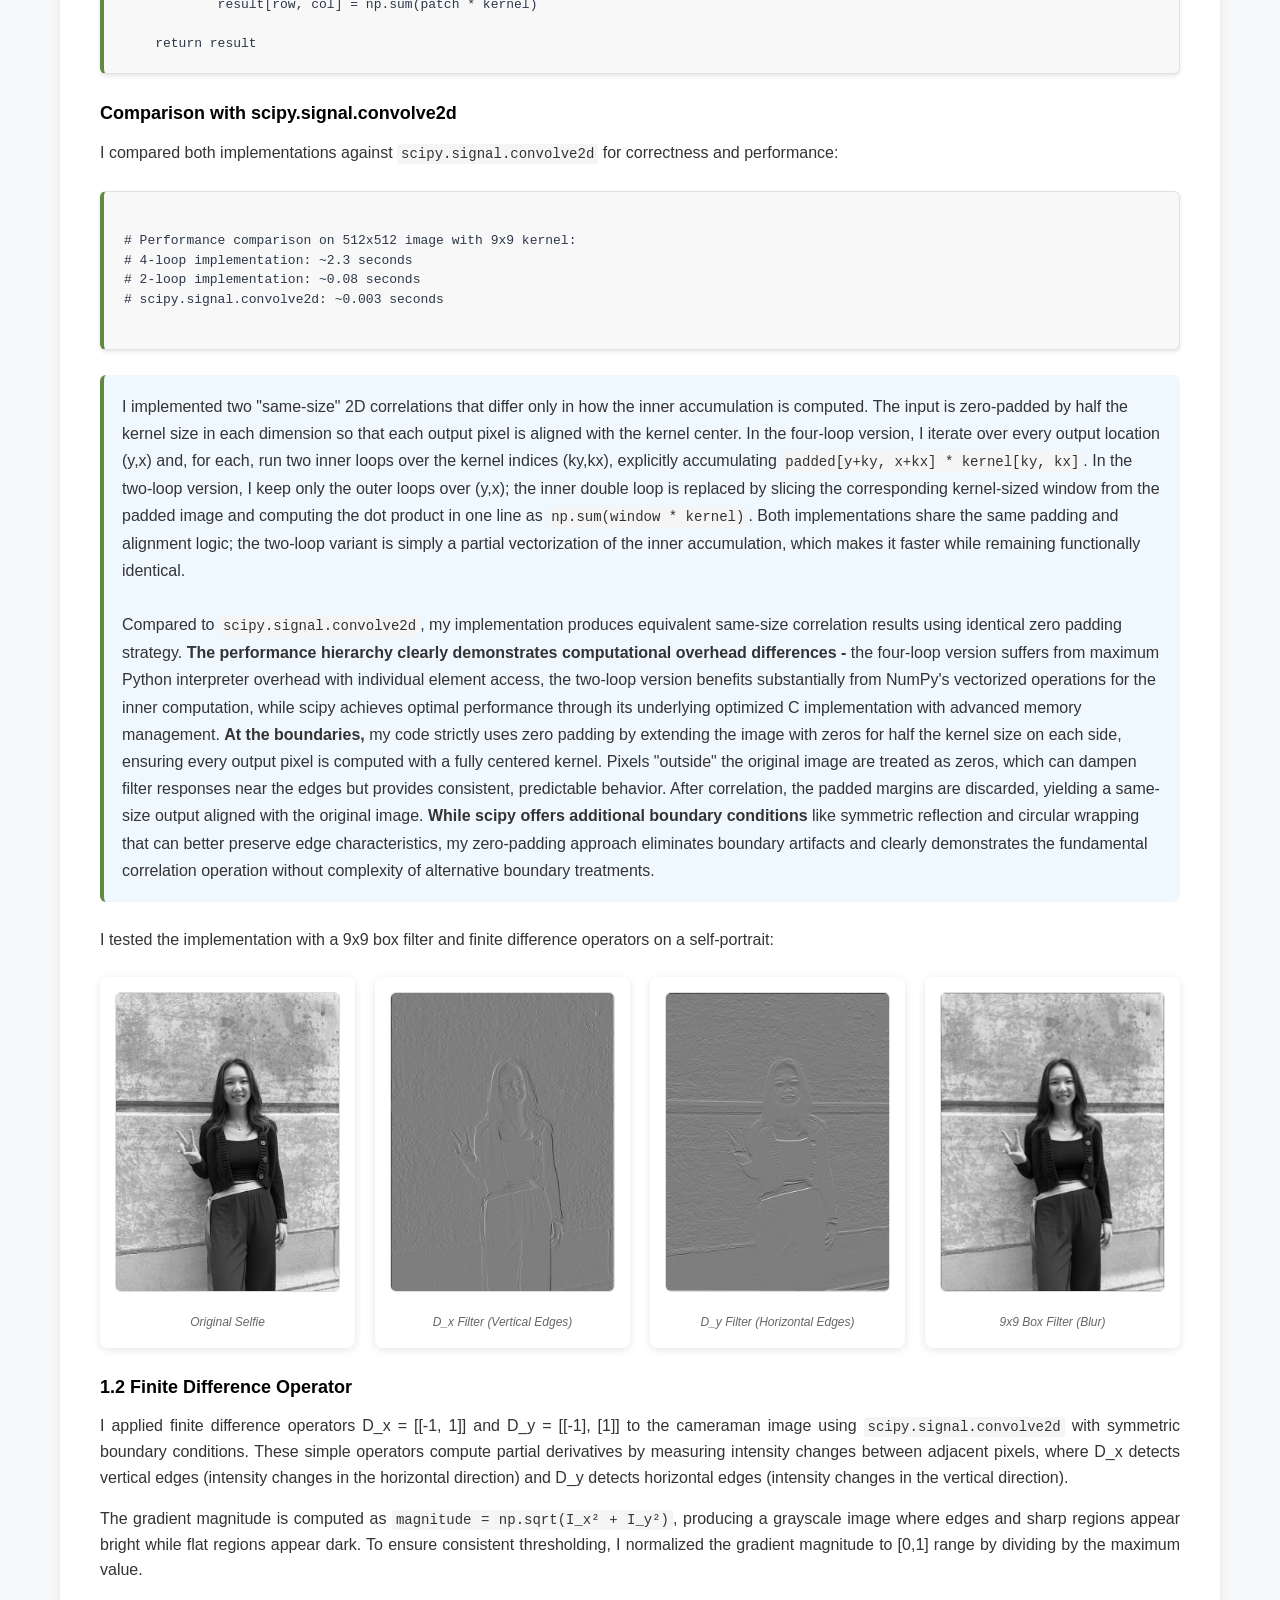
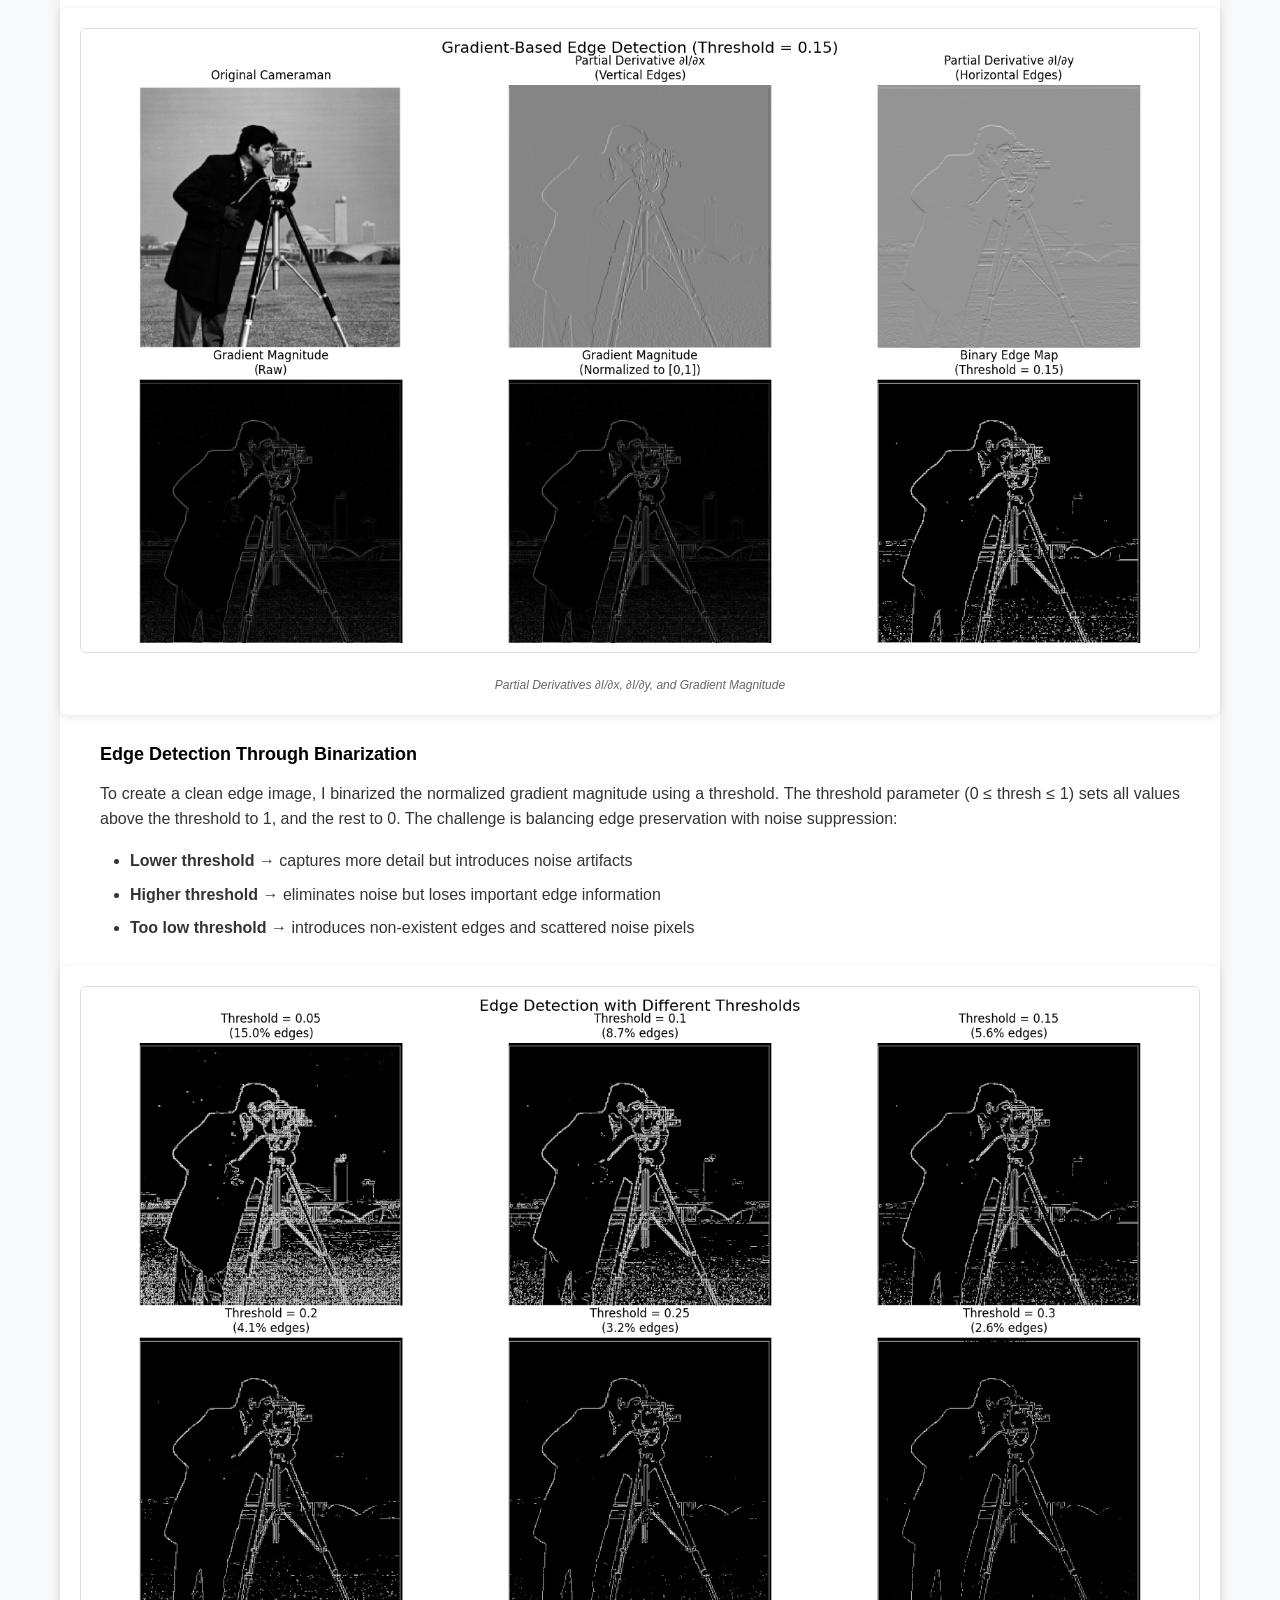
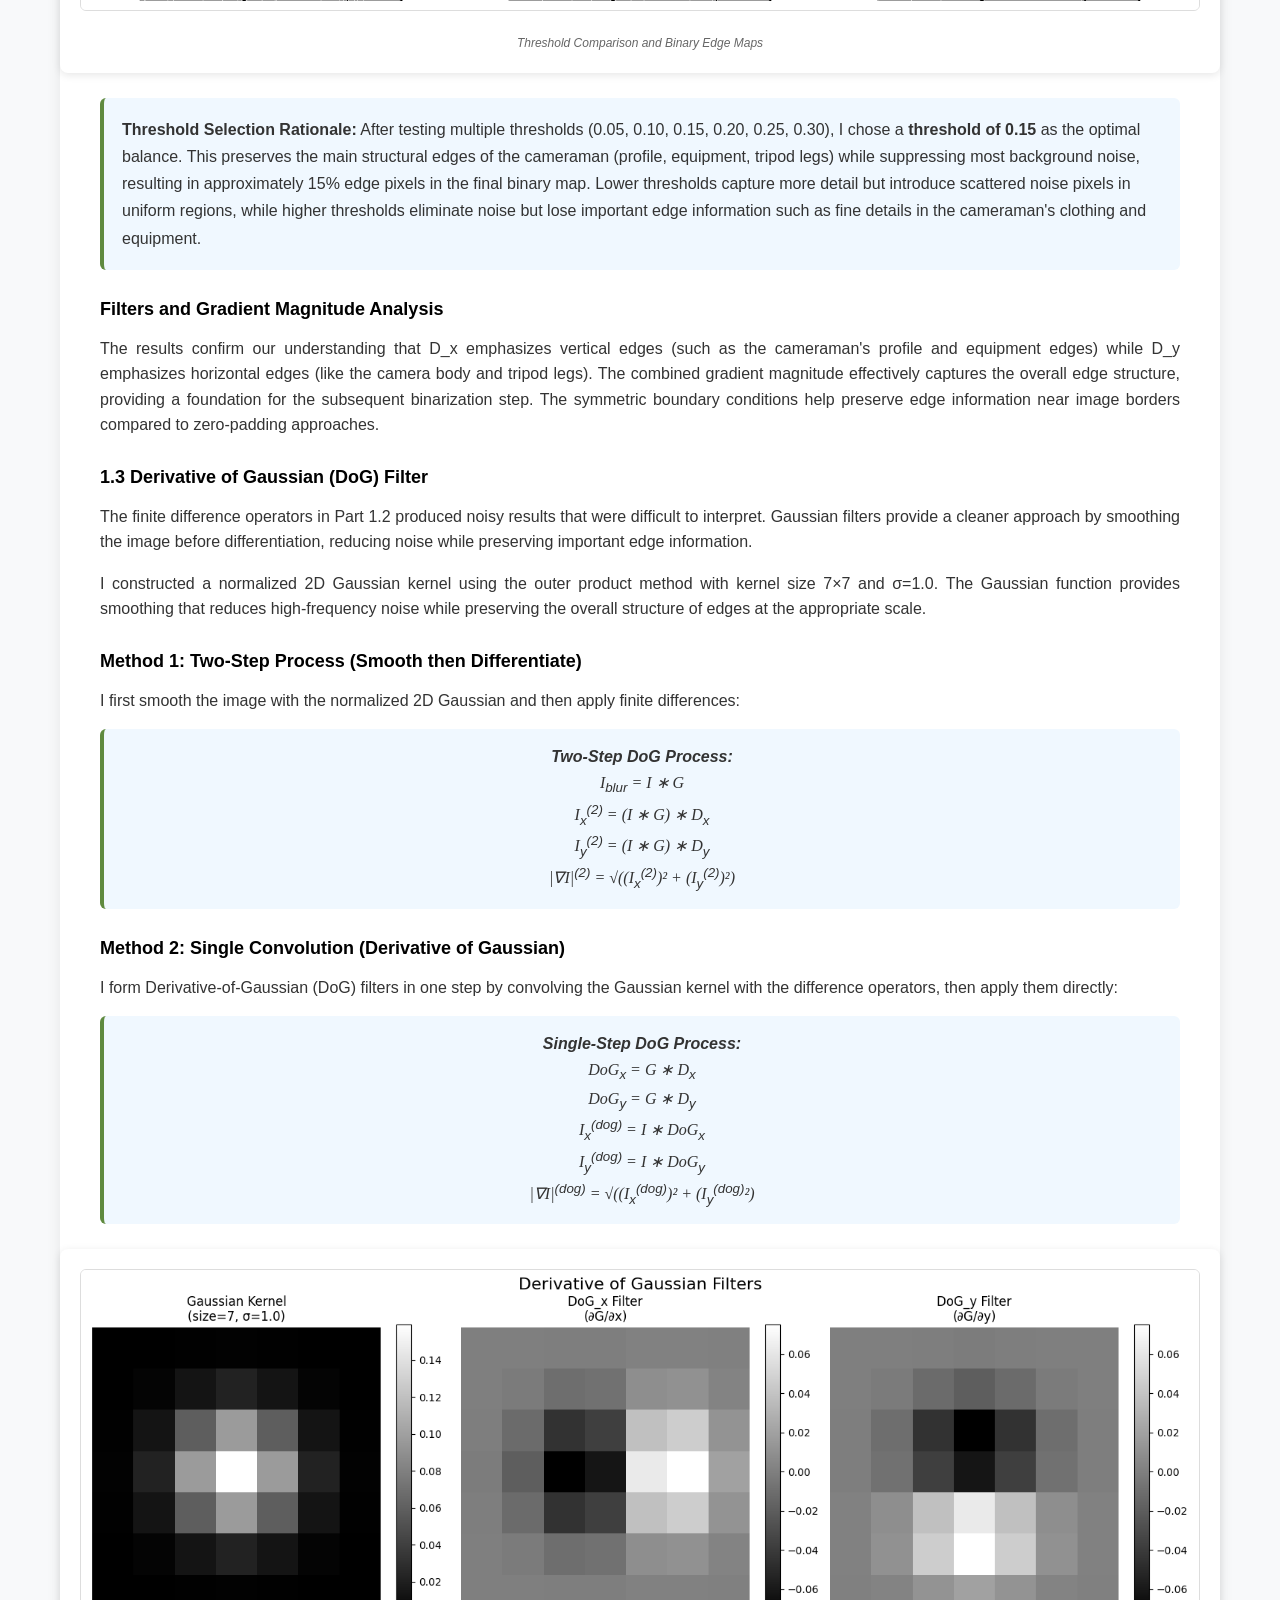
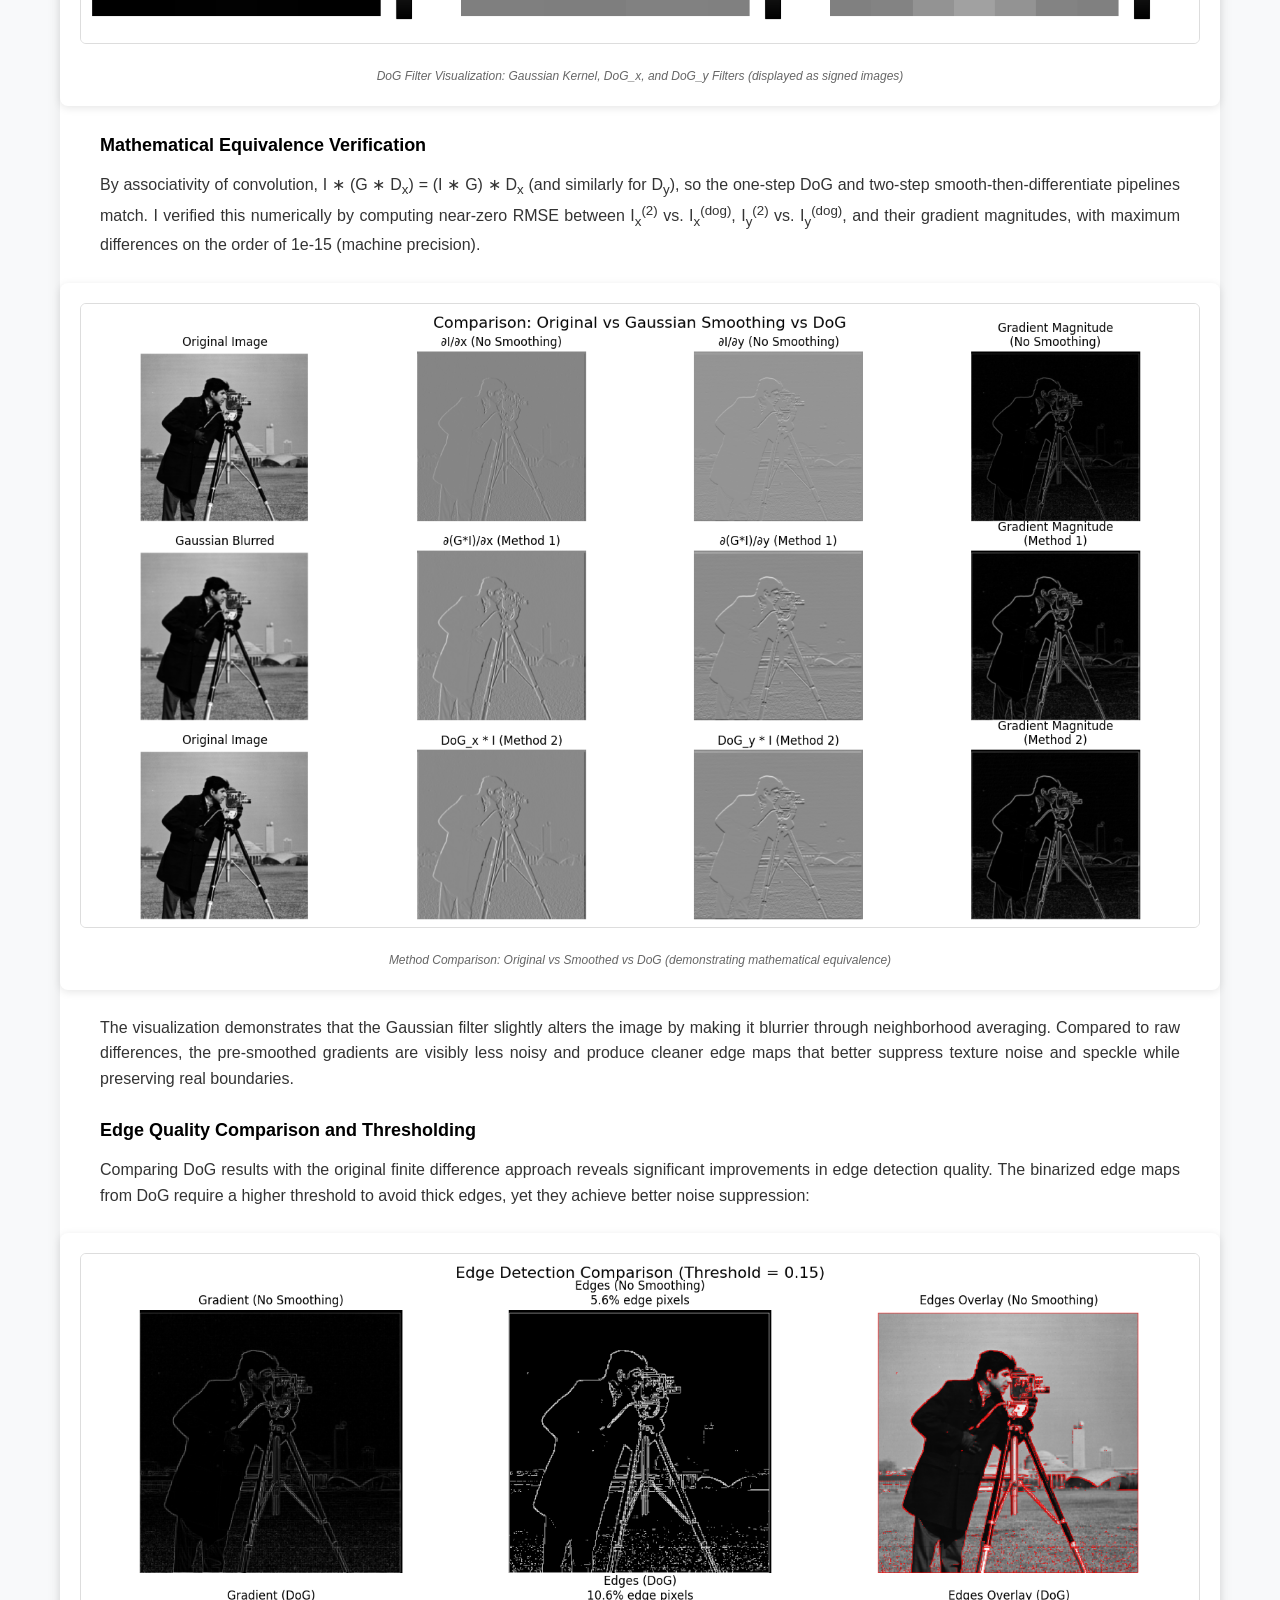
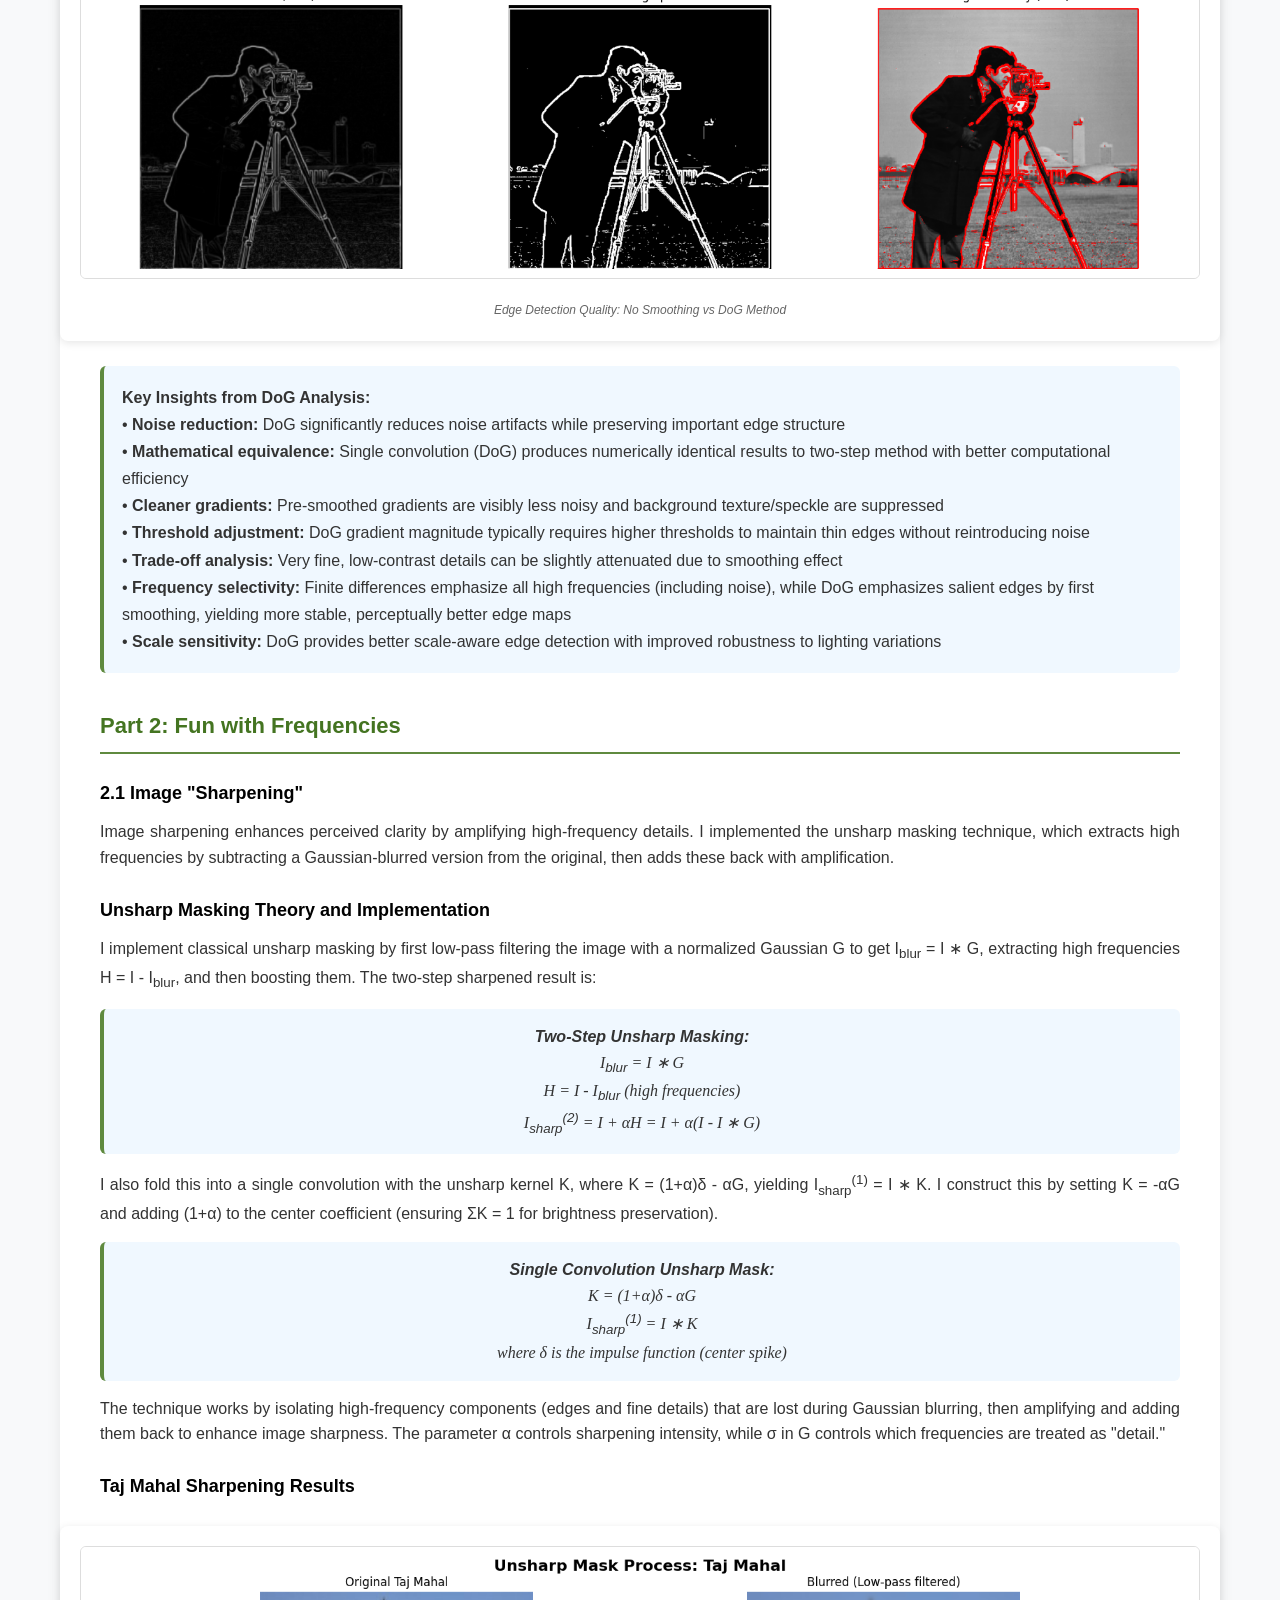
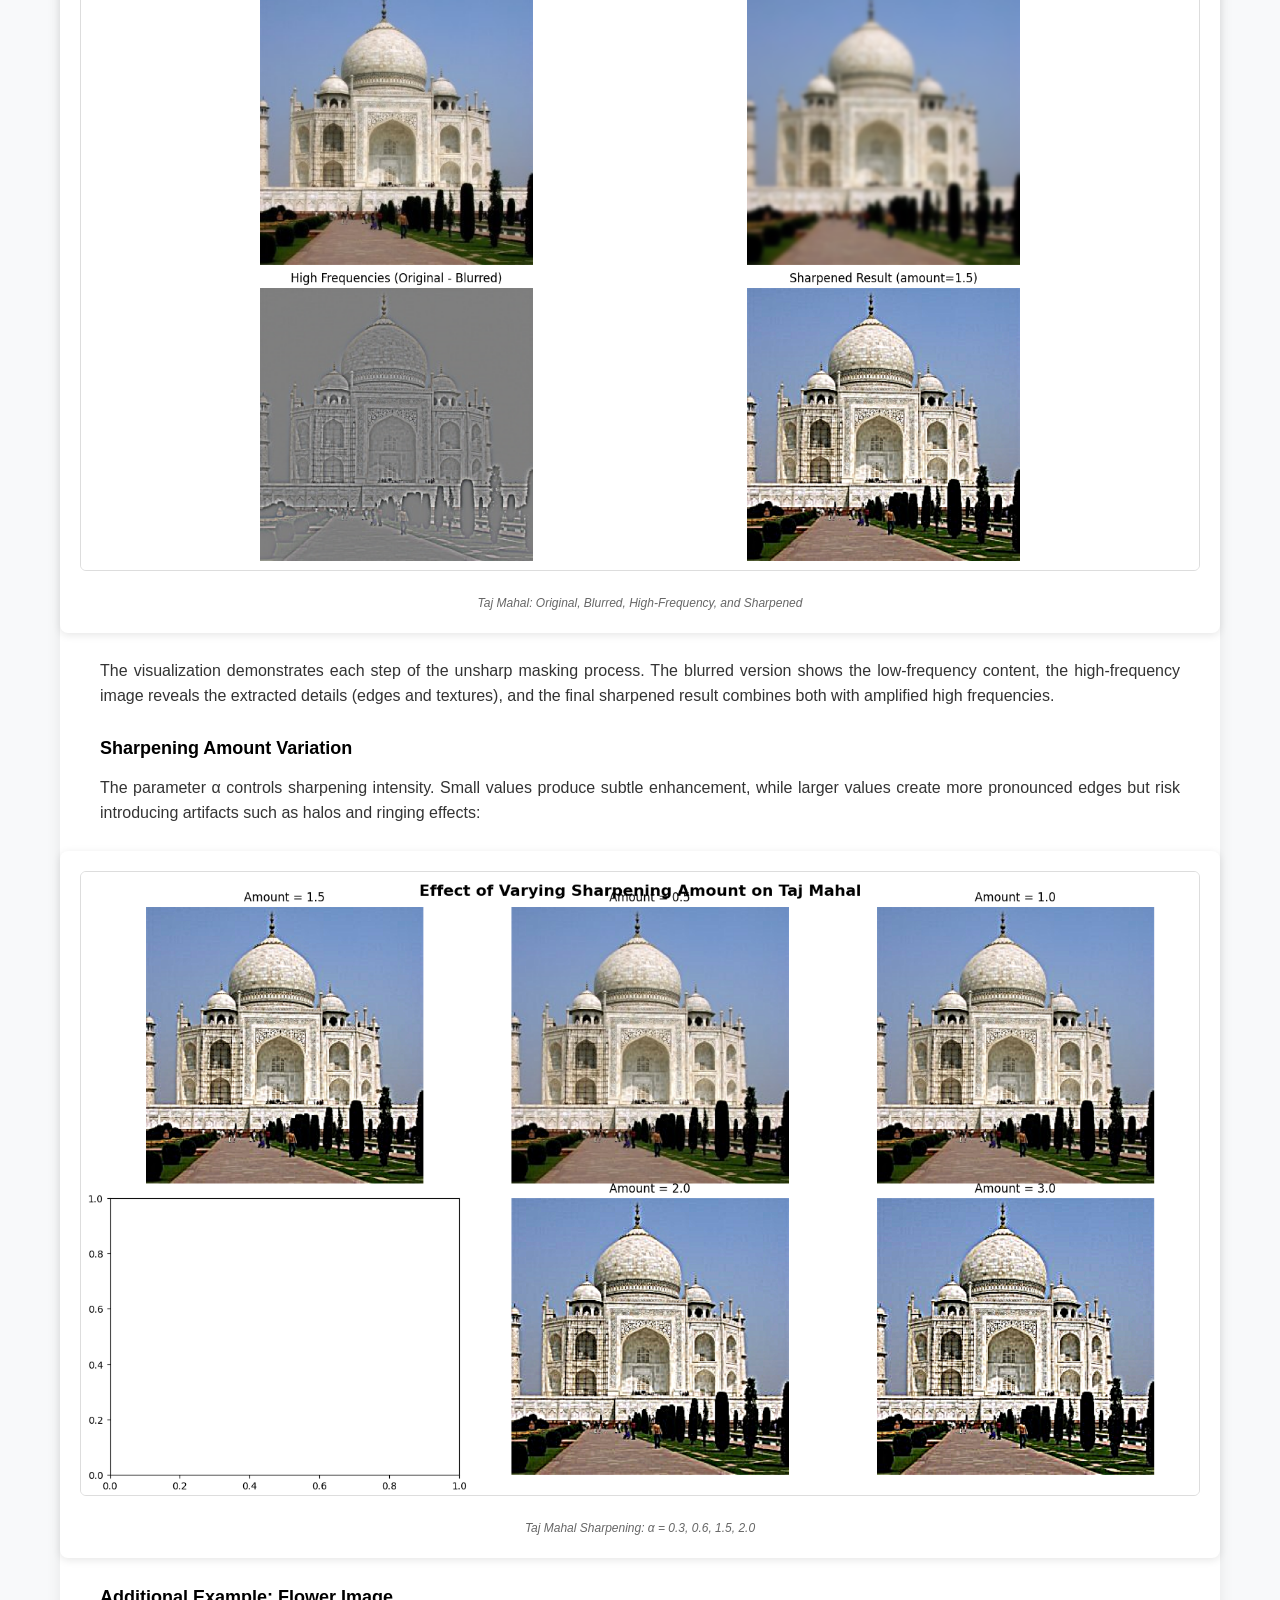
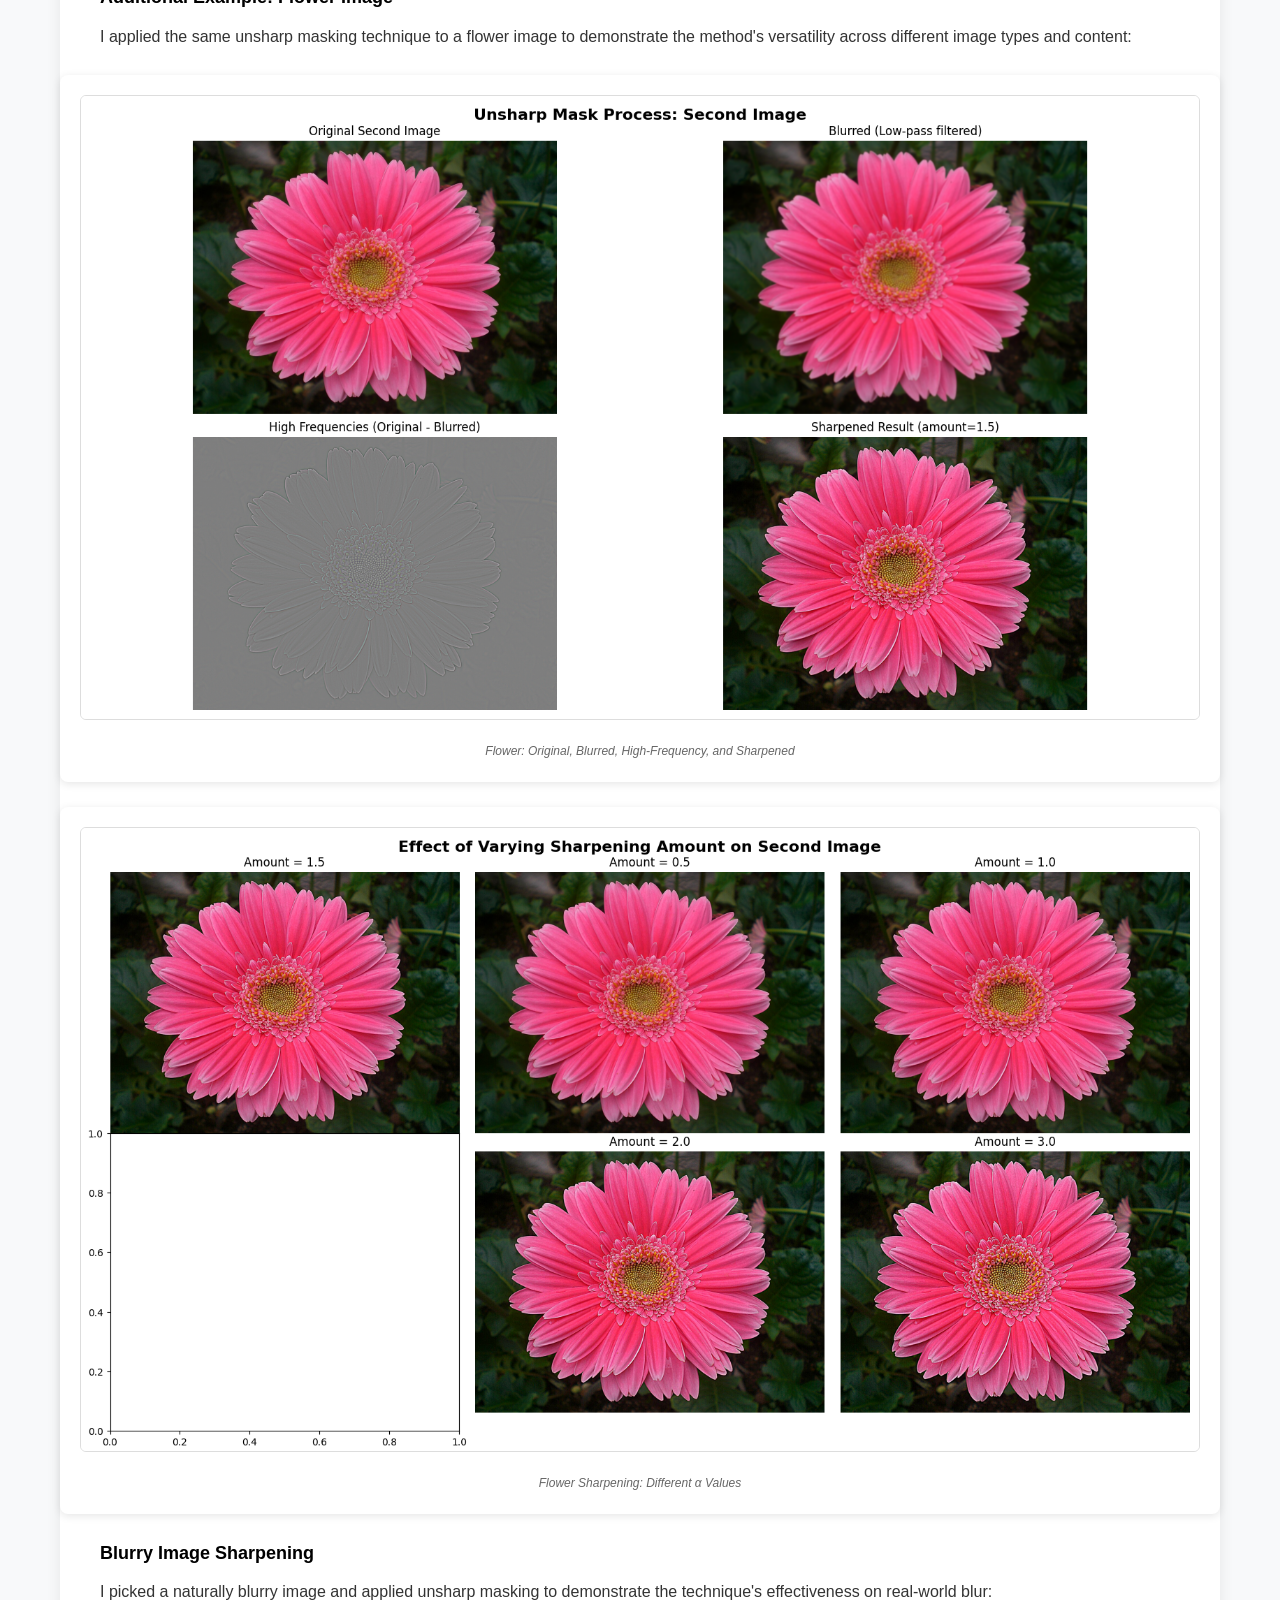
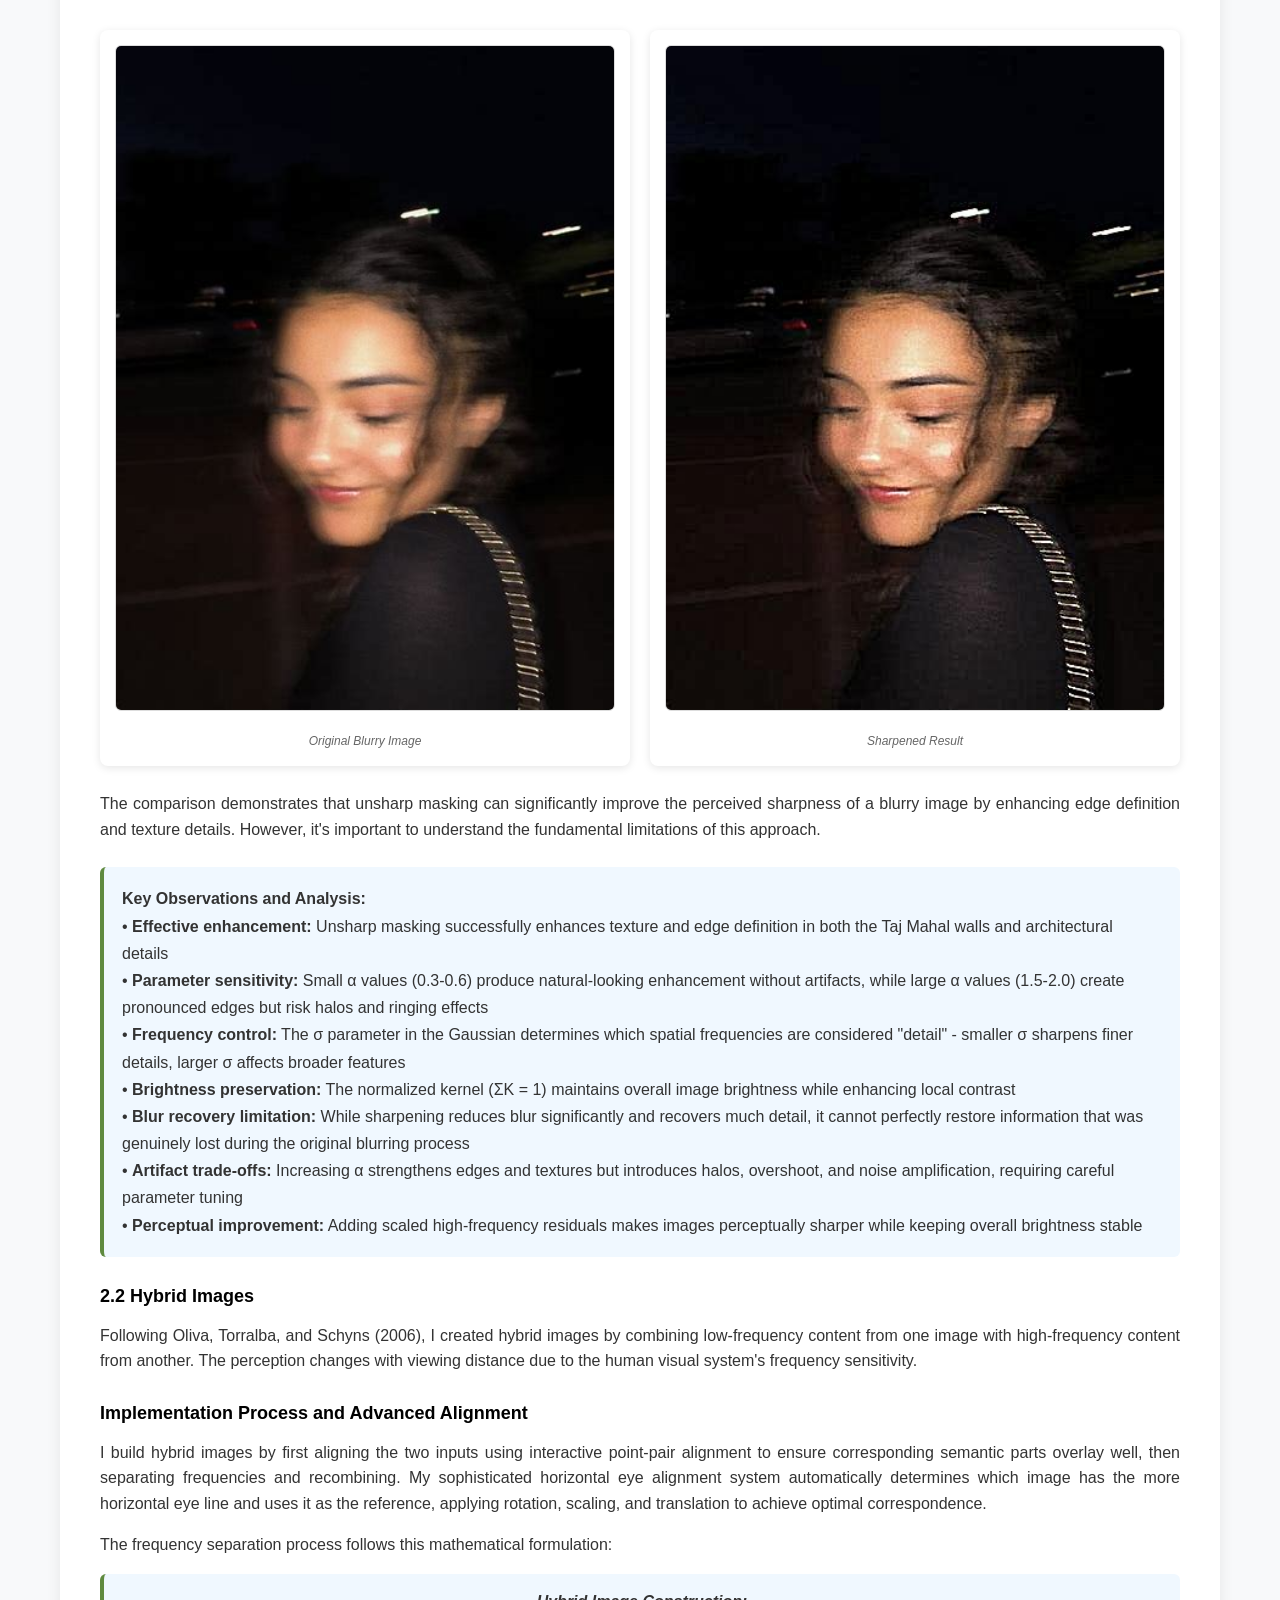
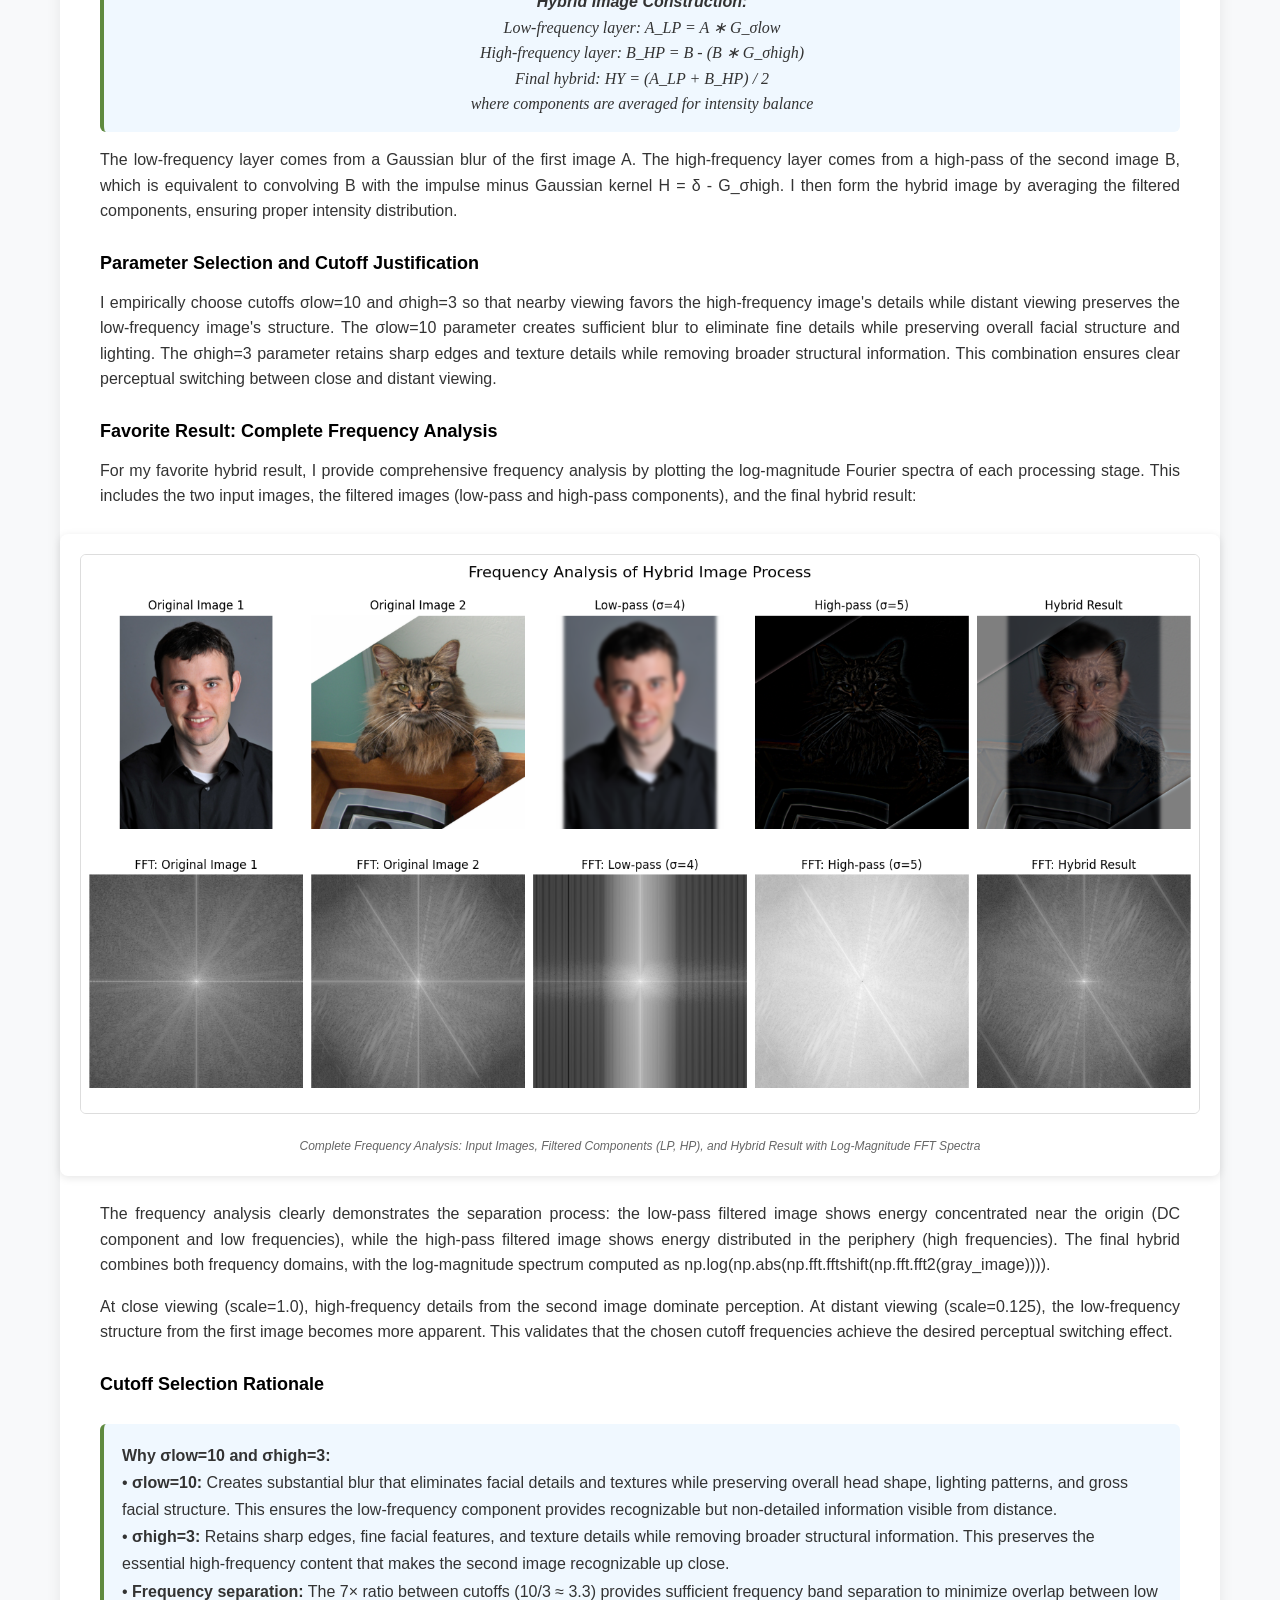
==== commit 39476426: "Update project2.html" ====
--- a/project2.html
+++ b/project2.html
@@ -522,52 +522,55 @@
         <h3>2.2 Hybrid Images</h3>
         <p>Following Oliva, Torralba, and Schyns (2006), I created hybrid images by combining low-frequency content from one image with high-frequency content from another. The perception changes with viewing distance due to the human visual system's frequency sensitivity.</p>
 
-        <h3>Advanced Horizontal Eye Alignment</h3>
-        <p>I implemented a sophisticated alignment system that automatically determines which image has the more horizontal eye line and uses it as the reference. Through interactive point selection, users mark the left and right eye centers on both images. The system calculates eye line angles and selects the image with the smaller absolute angle deviation from horizontal as the reference, then applies rotation, scaling, and translation to align the other image accordingly.</p>
-
-        <p>The frequency separation process uses the following mathematical approach:</p>
+        <h3>Implementation Process and Advanced Alignment</h3>
+        <p>I build hybrid images by first aligning the two inputs using interactive point-pair alignment to ensure corresponding semantic parts overlay well, then separating frequencies and recombining. My sophisticated horizontal eye alignment system automatically determines which image has the more horizontal eye line and uses it as the reference, applying rotation, scaling, and translation to achieve optimal correspondence.</p>
+
+        <p>The frequency separation process follows this mathematical formulation:</p>
 
         <div class="formula">
             <strong>Hybrid Image Construction:</strong><br>
-            Low-frequency component: A_LP = A ∗ G_σlow<br>
-            High-frequency component: B_HP = B - (B ∗ G_σhigh)<br>
+            Low-frequency layer: A_LP = A ∗ G_σlow<br>
+            High-frequency layer: B_HP = B - (B ∗ G_σhigh)<br>
             Final hybrid: HY = (A_LP + B_HP) / 2<br>
-            where the components are averaged for optimal balance
-        </div>
-
-        <p>The low-frequency layer comes from Gaussian blurring the first image, while the high-frequency layer is extracted by subtracting a blurred version from the second image. The final hybrid averages both filtered components to ensure proper intensity balance.</p>
-
-        <h3>Parameter Selection and Alignment Strategy</h3>
-        <p>I use fixed parameters σlow=10 and σhigh=3, chosen empirically to ensure nearby viewing favors the high-frequency image's details while distant viewing preserves the low-frequency image's structure. The horizontal alignment significantly improves hybrid quality by ensuring facial features correspond properly between images.</p>
-
-        <h3>Derek + Nutmeg: Complete Process Analysis</h3>
-        <p>I demonstrate the full hybrid image creation process using the classic Derek and Nutmeg example, including horizontal alignment, frequency analysis, and multi-scale visualization:</p>
-
-        <div class="full-width-image">
-            <img src="Figure_13.png" alt="Derek Nutmeg frequency analysis">
-            <div class="result-caption">Frequency Analysis: Input Images and Hybrid Result with Log-Magnitude FFT Spectra</div>
-        </div>
-
-        <p>The frequency analysis shows log-magnitude Fourier spectra for the input images and final hybrid result. The visualization demonstrates how the hybrid combines frequency characteristics from both sources, with low-frequency energy preserved from the first image and high-frequency details contributed by the second image.</p>
-
-        <div class="full-width-image">
-            <img src="Figure_14.png" alt="Derek Nutmeg multi-scale">
-            <div class="result-caption">Multi-scale Visualization: Hybrid image at different simulated viewing distances</div>
-        </div>
-
-        <p>The multi-scale visualization simulates different viewing distances by downsampling and upsampling the hybrid image. At close viewing (scale=1.0), high-frequency details dominate, while at distant viewing (scale=0.125), the low-frequency structure becomes more apparent.</p>
-
-        <div class="note">
-            <strong>Horizontal Alignment Innovation:</strong> The automatic selection of the more horizontal eye line as reference (determined by smaller absolute angle deviation) ensures optimal alignment results. This approach minimizes rotation artifacts and preserves facial geometry better than arbitrary reference selection. The system applies rotation around the left eye anchor point, followed by scaling to match eye distances and translation to align eye positions.
+            where components are averaged for intensity balance
+        </div>
+
+        <p>The low-frequency layer comes from a Gaussian blur of the first image A. The high-frequency layer comes from a high-pass of the second image B, which is equivalent to convolving B with the impulse minus Gaussian kernel H = δ - G_σhigh. I then form the hybrid image by averaging the filtered components, ensuring proper intensity distribution.</p>
+
+        <h3>Parameter Selection and Cutoff Justification</h3>
+        <p>I empirically choose cutoffs σlow=10 and σhigh=3 so that nearby viewing favors the high-frequency image's details while distant viewing preserves the low-frequency image's structure. The σlow=10 parameter creates sufficient blur to eliminate fine details while preserving overall facial structure and lighting. The σhigh=3 parameter retains sharp edges and texture details while removing broader structural information. This combination ensures clear perceptual switching between close and distant viewing.</p>
+
+        <h3>Favorite Result: Complete Frequency Analysis</h3>
+        <p>For my favorite hybrid result, I provide comprehensive frequency analysis by plotting the log-magnitude Fourier spectra of each processing stage. This includes the two input images, the filtered images (low-pass and high-pass components), and the final hybrid result:</p>
+
+        
+        <div class="full-width-image">
+            <img src="Figure_99.png" alt="Complete frequency analysis">
+            <div class="result-caption">Complete Frequency Analysis: Input Images, Filtered Components (LP, HP), and Hybrid Result with Log-Magnitude FFT Spectra</div>
+        </div>
+
+
+        <p>The frequency analysis clearly demonstrates the separation process: the low-pass filtered image shows energy concentrated near the origin (DC component and low frequencies), while the high-pass filtered image shows energy distributed in the periphery (high frequencies). The final hybrid combines both frequency domains, with the log-magnitude spectrum computed as np.log(np.abs(np.fft.fftshift(np.fft.fft2(gray_image)))).</p>
+
+
+        <p>At close viewing (scale=1.0), high-frequency details from the second image dominate perception. At distant viewing (scale=0.125), the low-frequency structure from the first image becomes more apparent. This validates that the chosen cutoff frequencies achieve the desired perceptual switching effect.</p>
+
+        <h3>Cutoff Selection Rationale</h3>
+        <div class="note">
+            <strong>Why σlow=10 and σhigh=3:</strong>
+            <br>• <strong>σlow=10:</strong> Creates substantial blur that eliminates facial details and textures while preserving overall head shape, lighting patterns, and gross facial structure. This ensures the low-frequency component provides recognizable but non-detailed information visible from distance.
+            <br>• <strong>σhigh=3:</strong> Retains sharp edges, fine facial features, and texture details while removing broader structural information. This preserves the essential high-frequency content that makes the second image recognizable up close.
+            <br>• <strong>Frequency separation:</strong> The 7× ratio between cutoffs (10/3 ≈ 3.3) provides sufficient frequency band separation to minimize overlap between low and high frequency components.
+            <br>• <strong>Perceptual validation:</strong> These parameters ensure clear switching between the two images as viewing distance changes, with minimal ambiguous intermediate states.
         </div>
 
         <h3>Additional Hybrid Examples</h3>
-        <p>I created additional hybrid images exploring different themes and subjects:</p>
+        <p>I created additional hybrid images exploring different subjects and parameter combinations:</p>
 
         <h4>Example 2: Object Transformation</h4>
         <div class="full-width-image">
             <img src="Figure_16.png" alt="Object transformation hybrid">
-            <div class="result-caption">Cat/Dog Hybrid: Input images and frequency-separated result</div>
+            <div class="result-caption">spiderman/andrew Hybrid: Input images and frequency-separated result</div>
         </div>
 
         <h4>Example 3: Additional Hybrid</h4>
@@ -576,19 +579,17 @@
             <div class="result-caption">Additional Hybrid Example: Input images and result</div>
         </div>
 
-        <h3>Technical Implementation Details</h3>
-        <p>My implementation includes several advanced features for robust hybrid image generation:</p>
-
-        <div class="note">
-            <strong>Advanced Implementation Features:</strong>
-            <br>• <strong>Intelligent alignment:</strong> Automatic horizontal eye line detection and reference selection based on angle analysis
-            <br>• <strong>Interactive point selection:</strong> User-guided eye center marking for precise alignment control
-            <br>• <strong>Geometric transformation:</strong> Combined rotation, scaling, and translation for optimal feature correspondence
-            <br>• <strong>Reflection padding:</strong> BORDER_REFLECT_101 mode prevents black/white artifacts during alignment
-            <br>• <strong>Frequency analysis:</strong> Log-magnitude FFT visualization confirms frequency domain characteristics
-            <br>• <strong>Multi-scale validation:</strong> Downsampling simulation accurately demonstrates distance-dependent perception
-            <br>• <strong>Aspect ratio preservation:</strong> Padding-based resizing maintains image proportions without distortion
-        </div>
+        <h3>Technical Implementation Features</h3>
+        <div class="note">
+            <strong>Advanced Implementation Capabilities:</strong>
+            <br>• <strong>Intelligent alignment:</strong> Automatic horizontal eye line detection with interactive point selection for optimal feature correspondence
+            <br>• <strong>Comprehensive frequency analysis:</strong> Log-magnitude FFT visualization of all processing stages including filtered components
+            <br>• <strong>Empirical parameter tuning:</strong> Systematic cutoff selection based on perceptual switching requirements
+            <br>• <strong>Multi-scale validation:</strong> Downsampling simulation accurately demonstrates distance-dependent perception effects
+            <br>• <strong>Robust geometric transformation:</strong> Combined rotation, scaling, and translation with reflection padding to prevent artifacts
+            <br>• <strong>Energy distribution verification:</strong> FFT analysis confirms low-pass energy concentration near origin and high-pass energy in periphery
+        </div>
+
 
         <h3>2.3 Gaussian and Laplacian Stacks</h3>
         <p>I implemented Gaussian and Laplacian stacks (not pyramids - no downsampling) to prepare for multi-resolution blending. The Gaussian stack applies progressive blurring with exponentially increasing sigma values, while the Laplacian stack captures band-pass details at each frequency level by computing differences between consecutive Gaussian levels.</p>
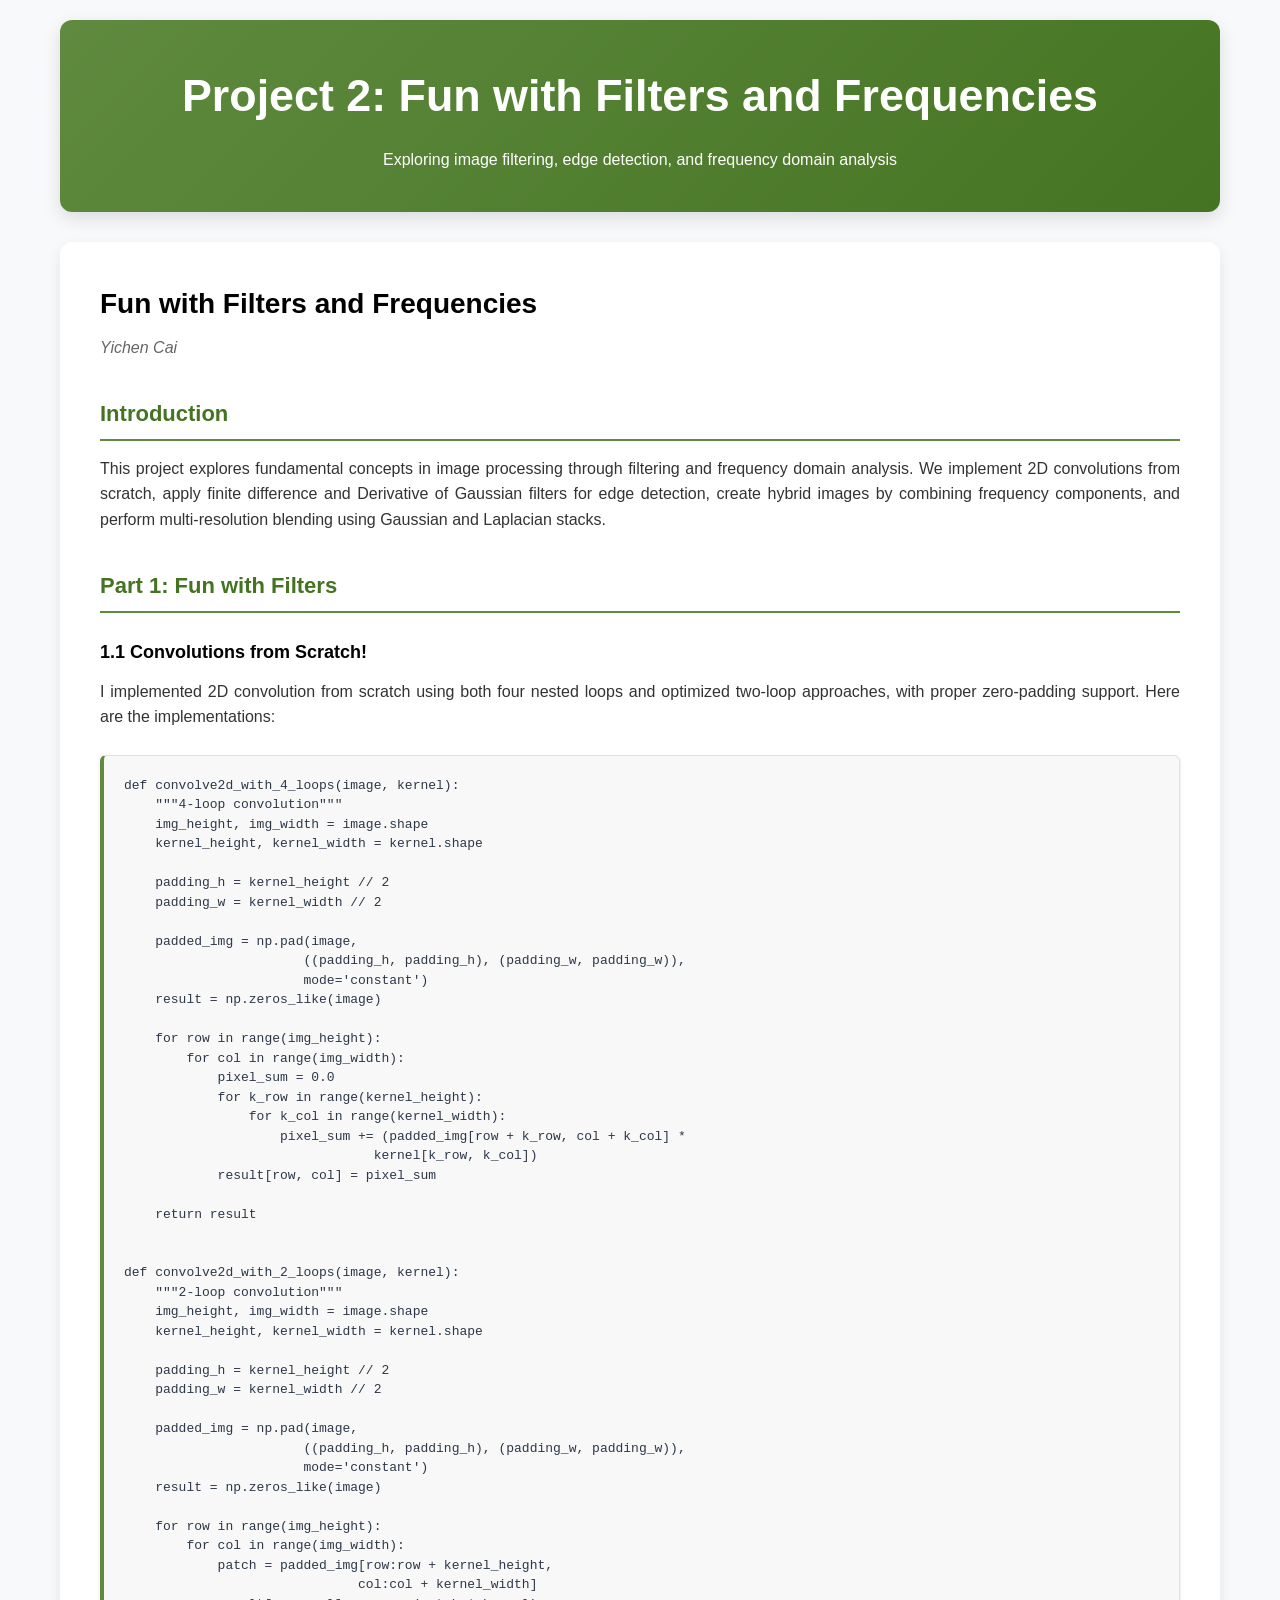
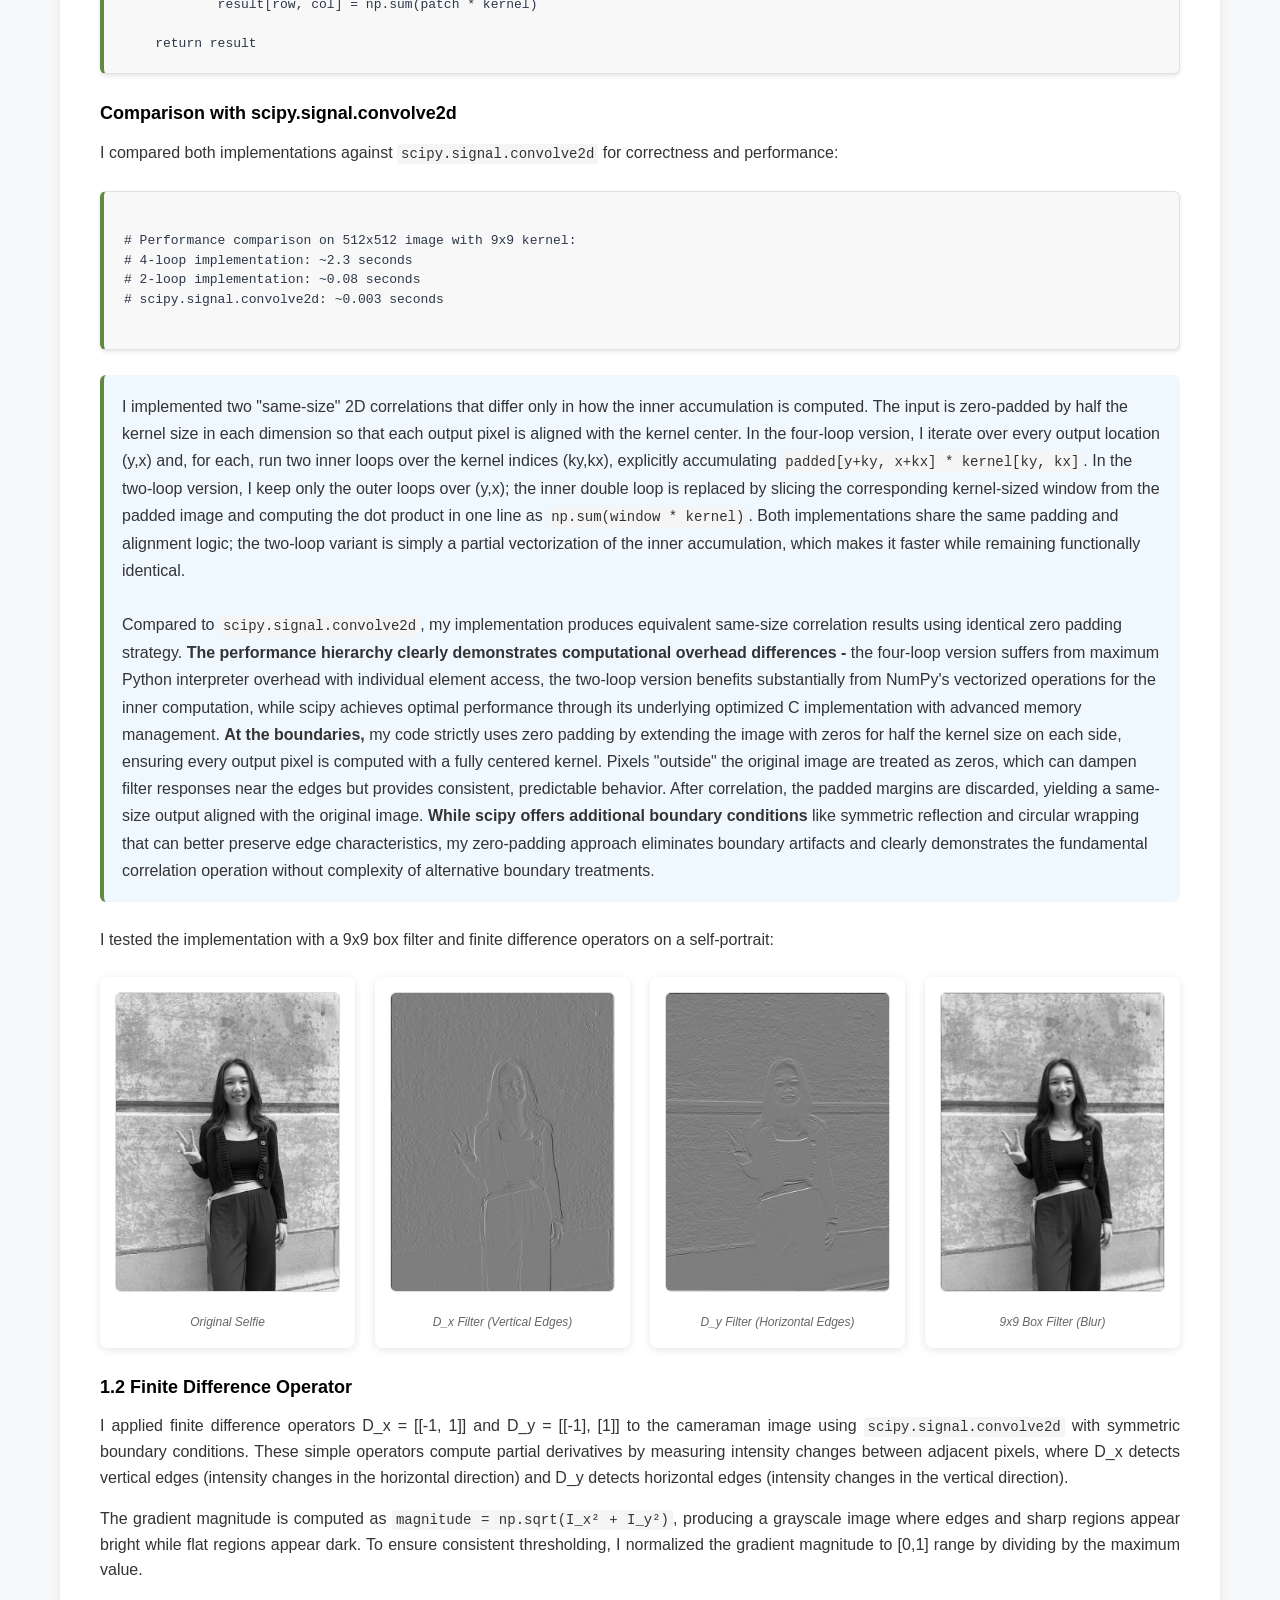
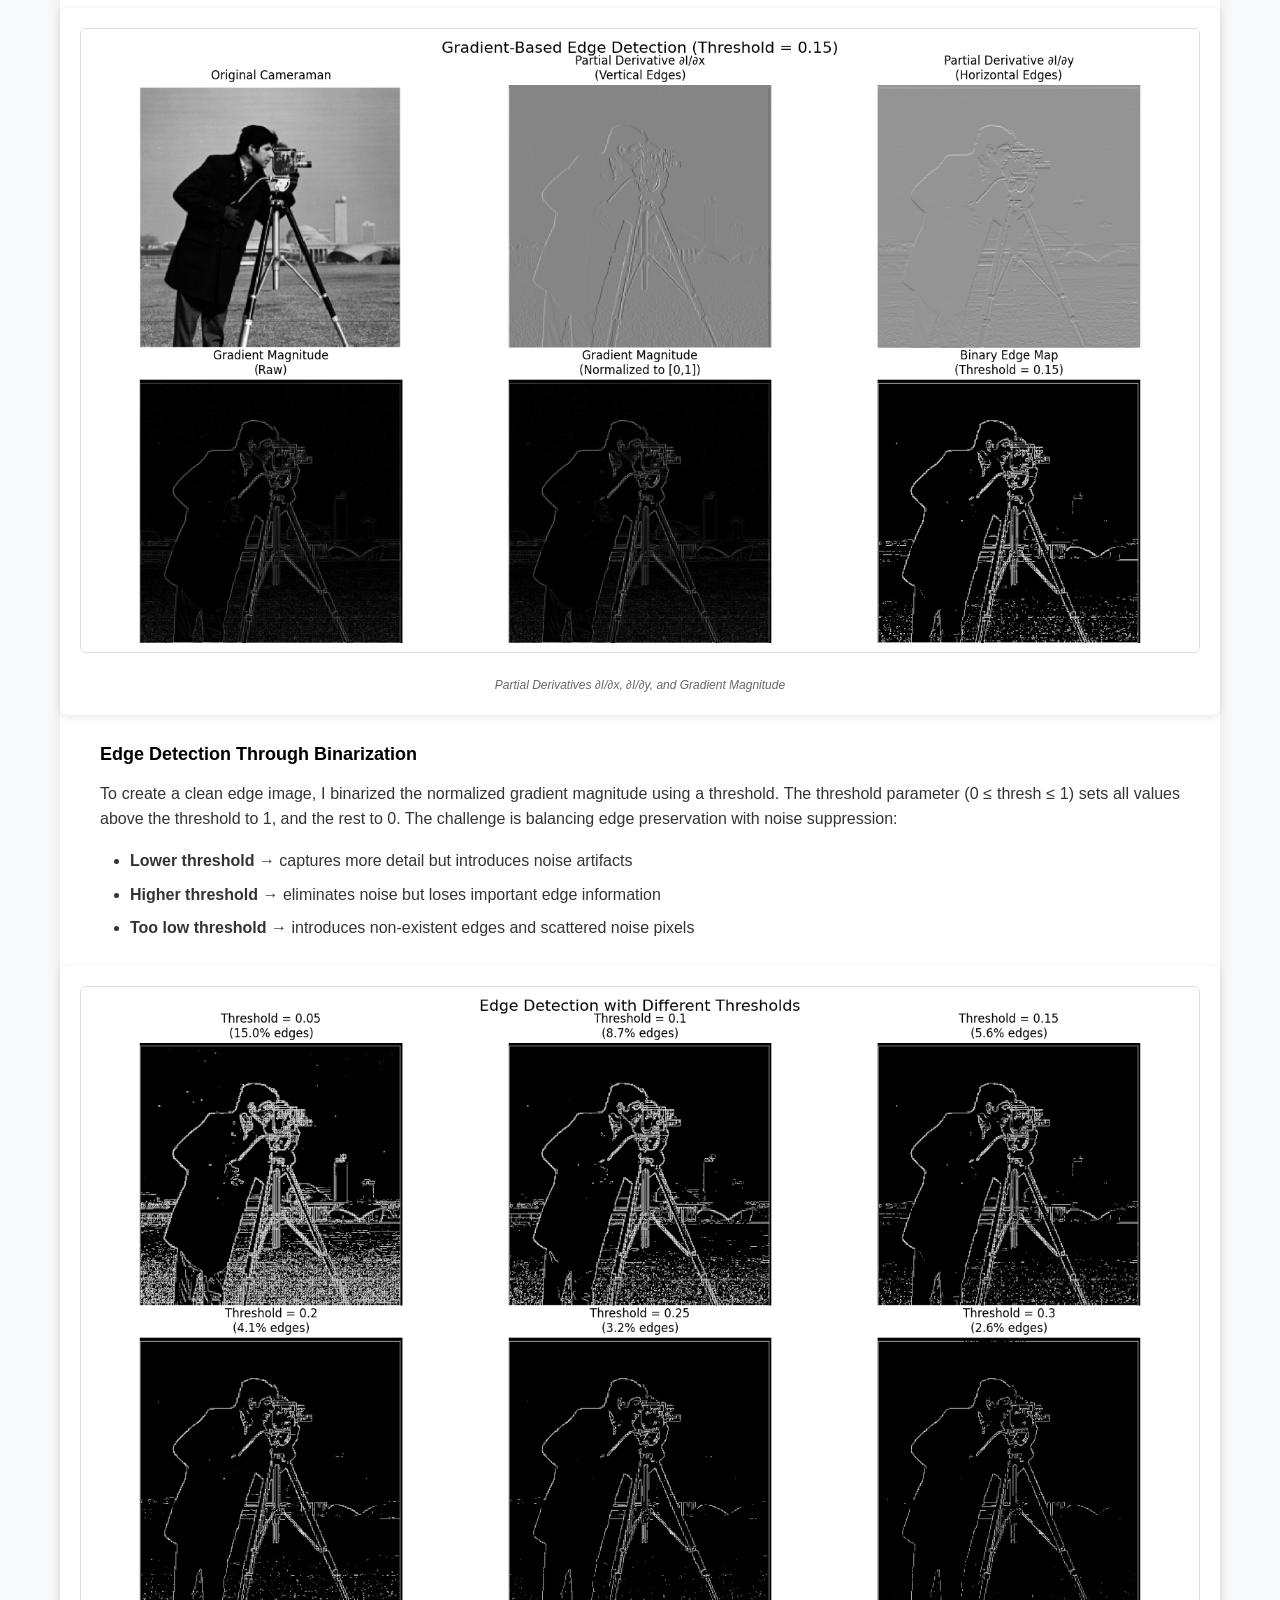
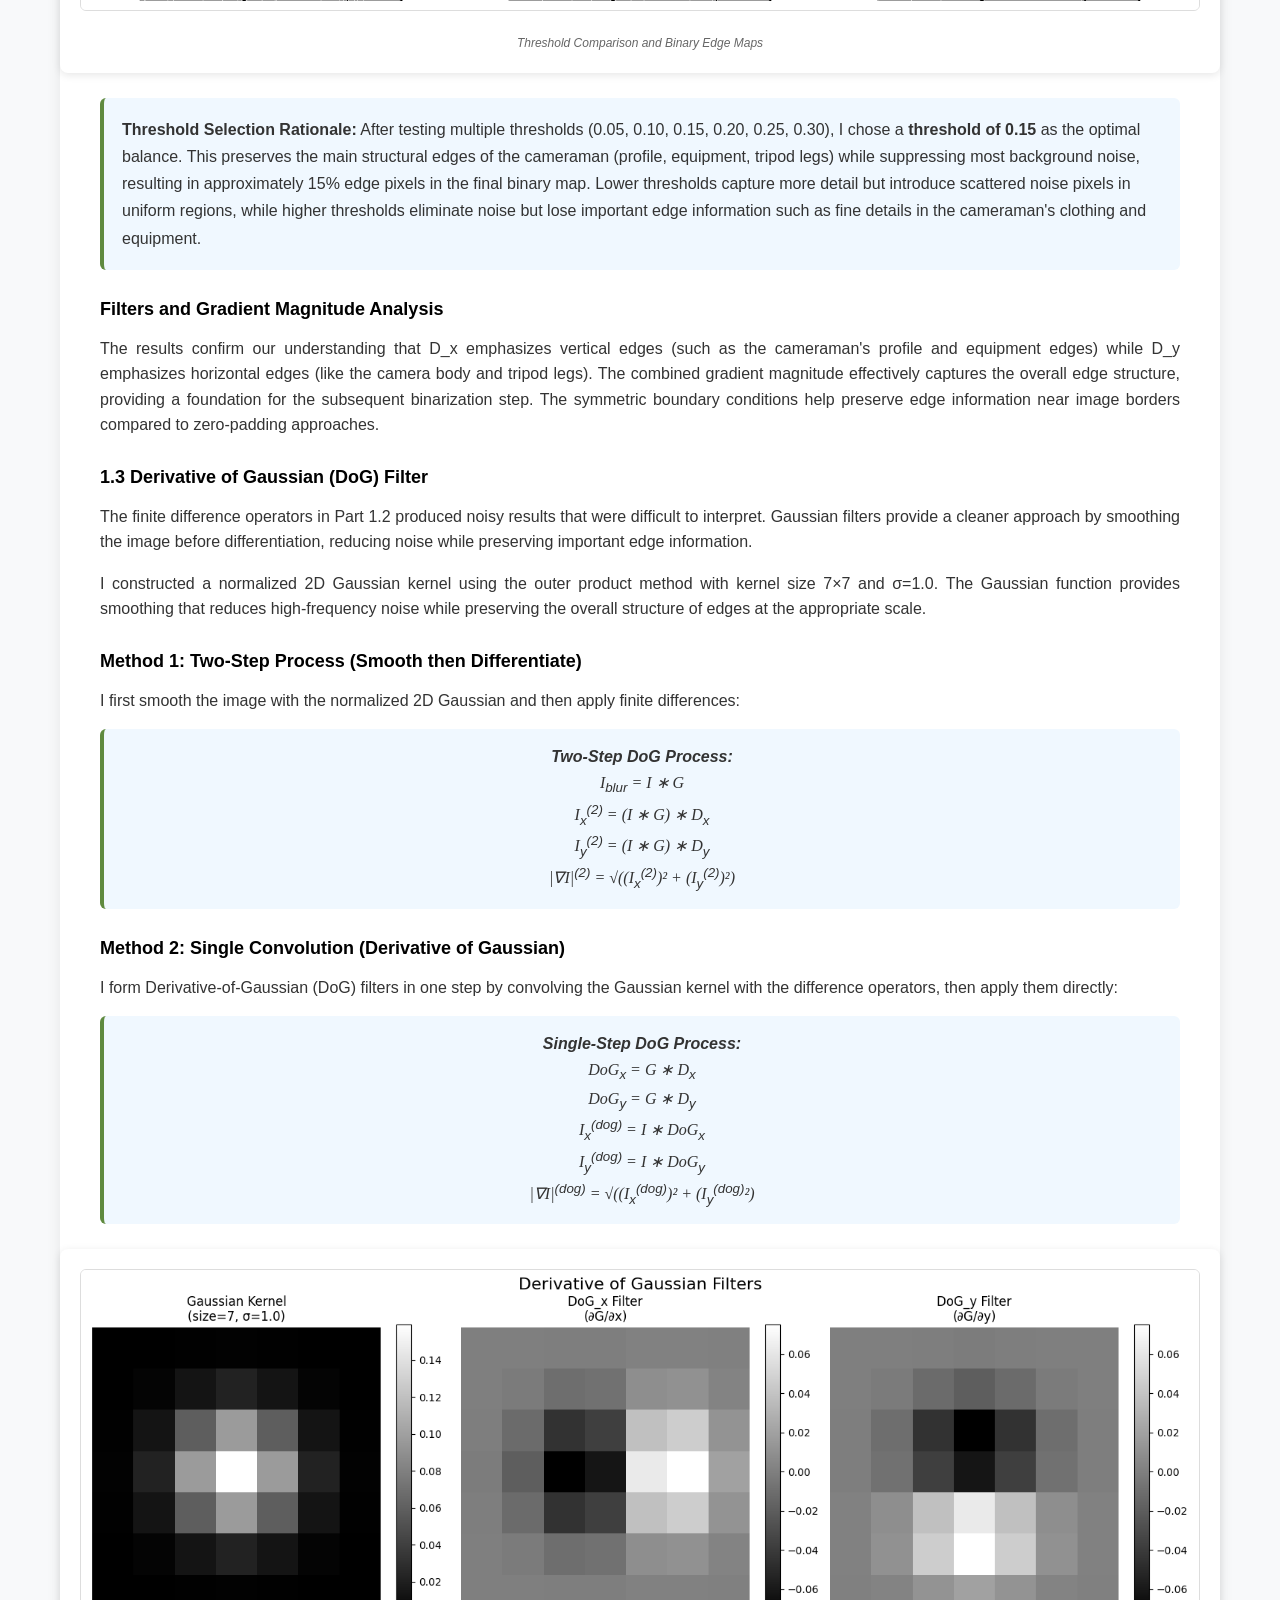
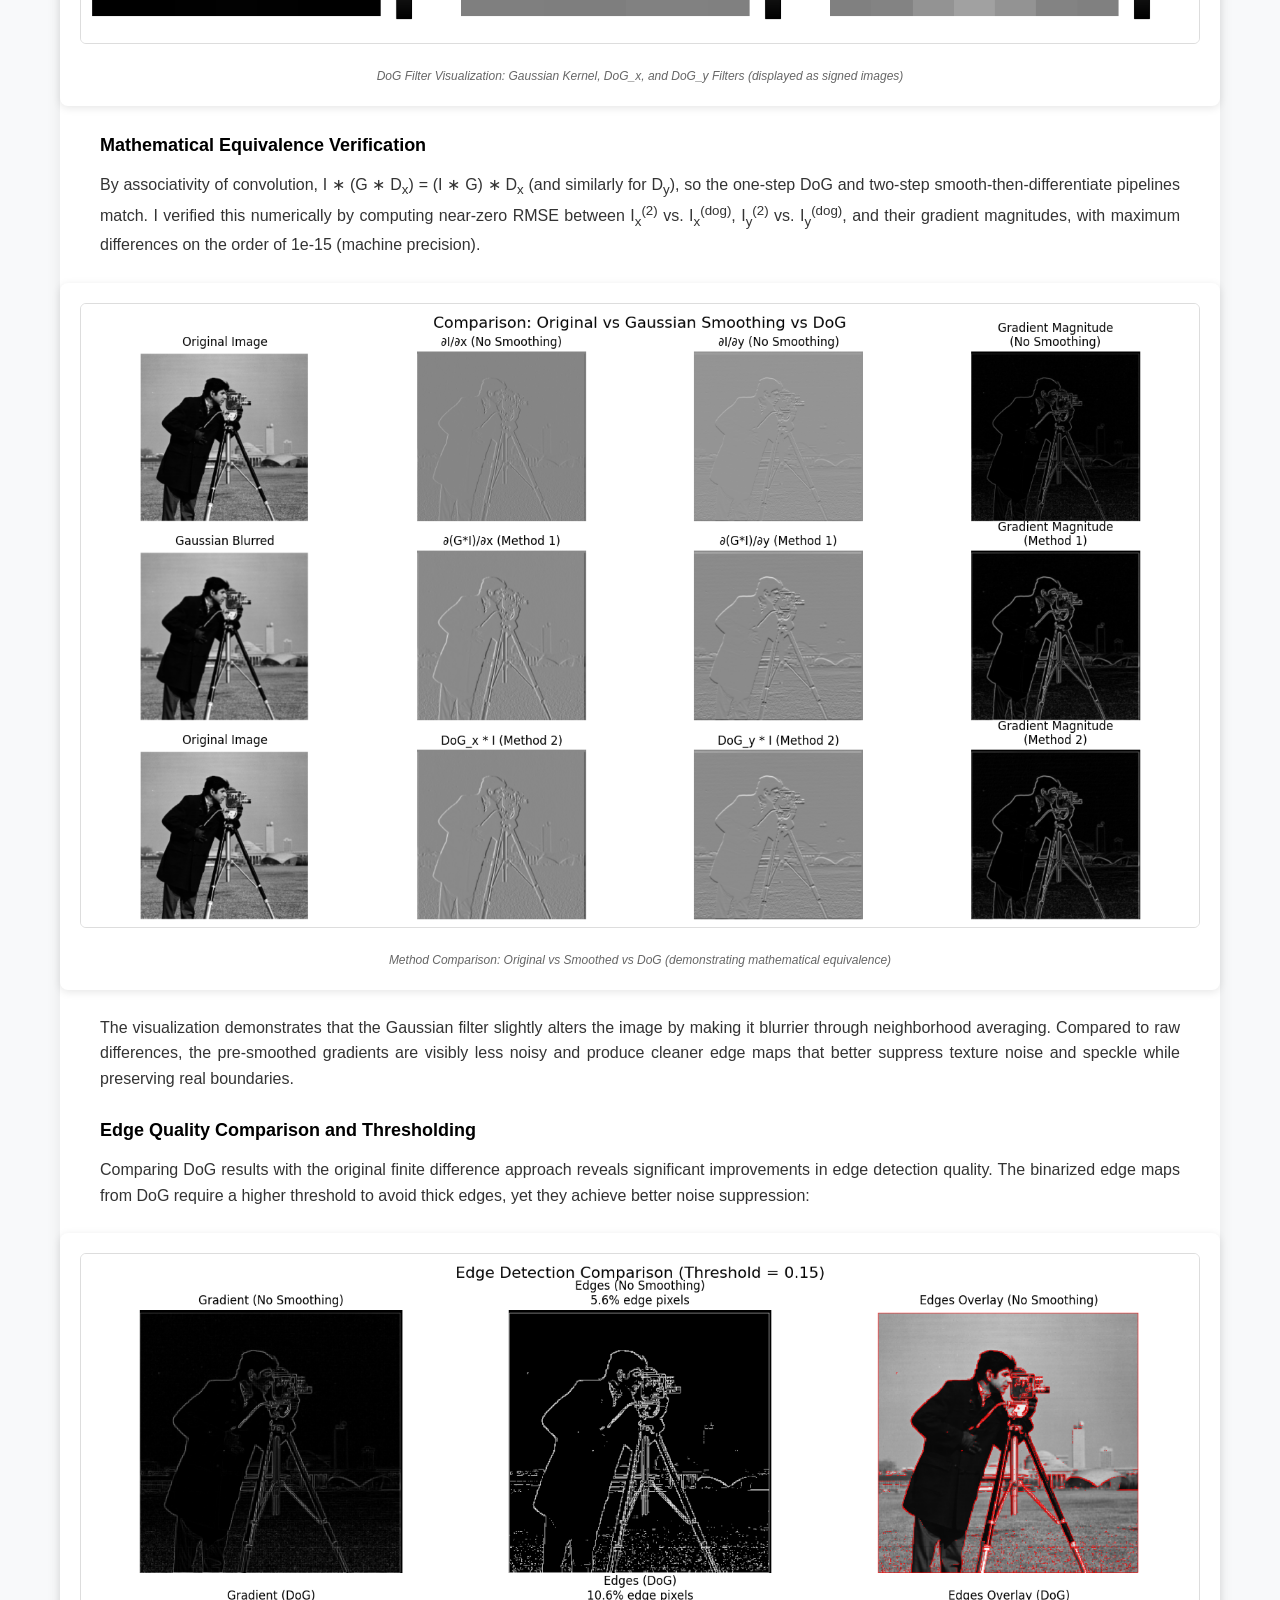
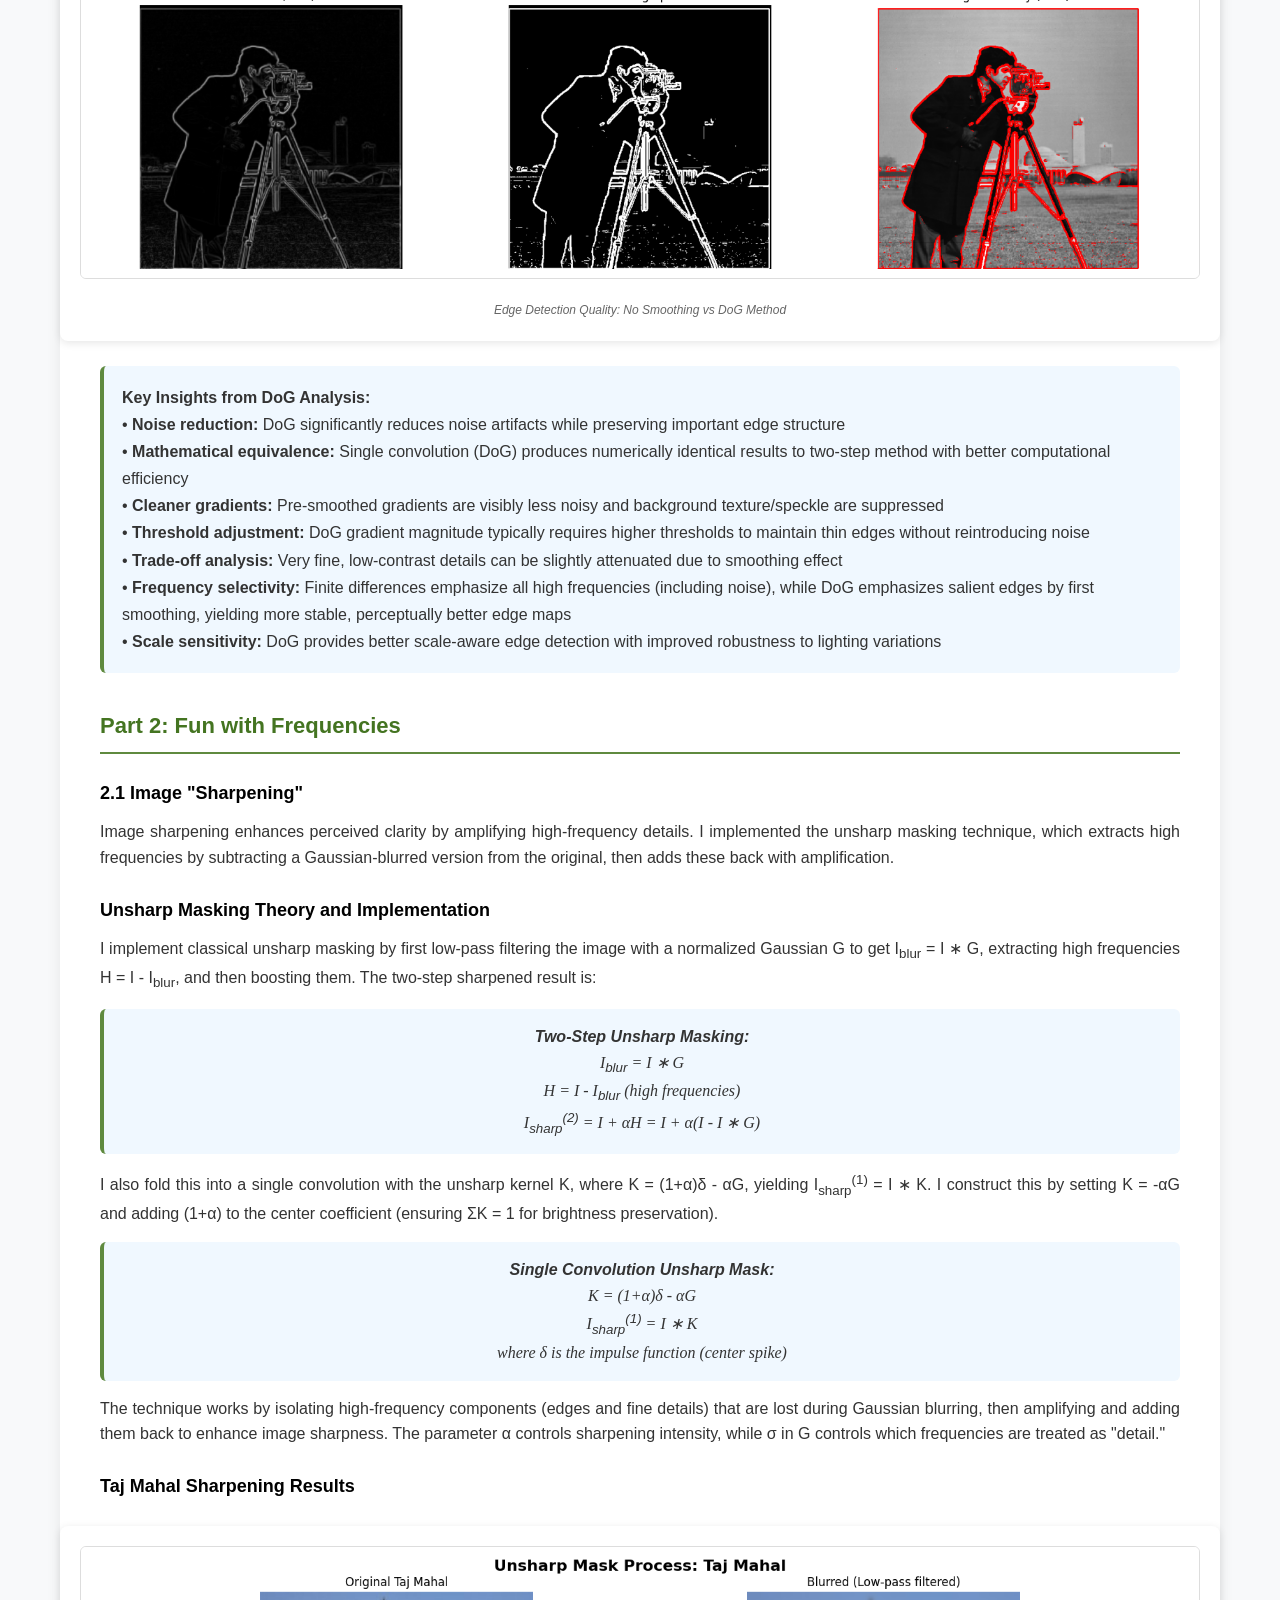
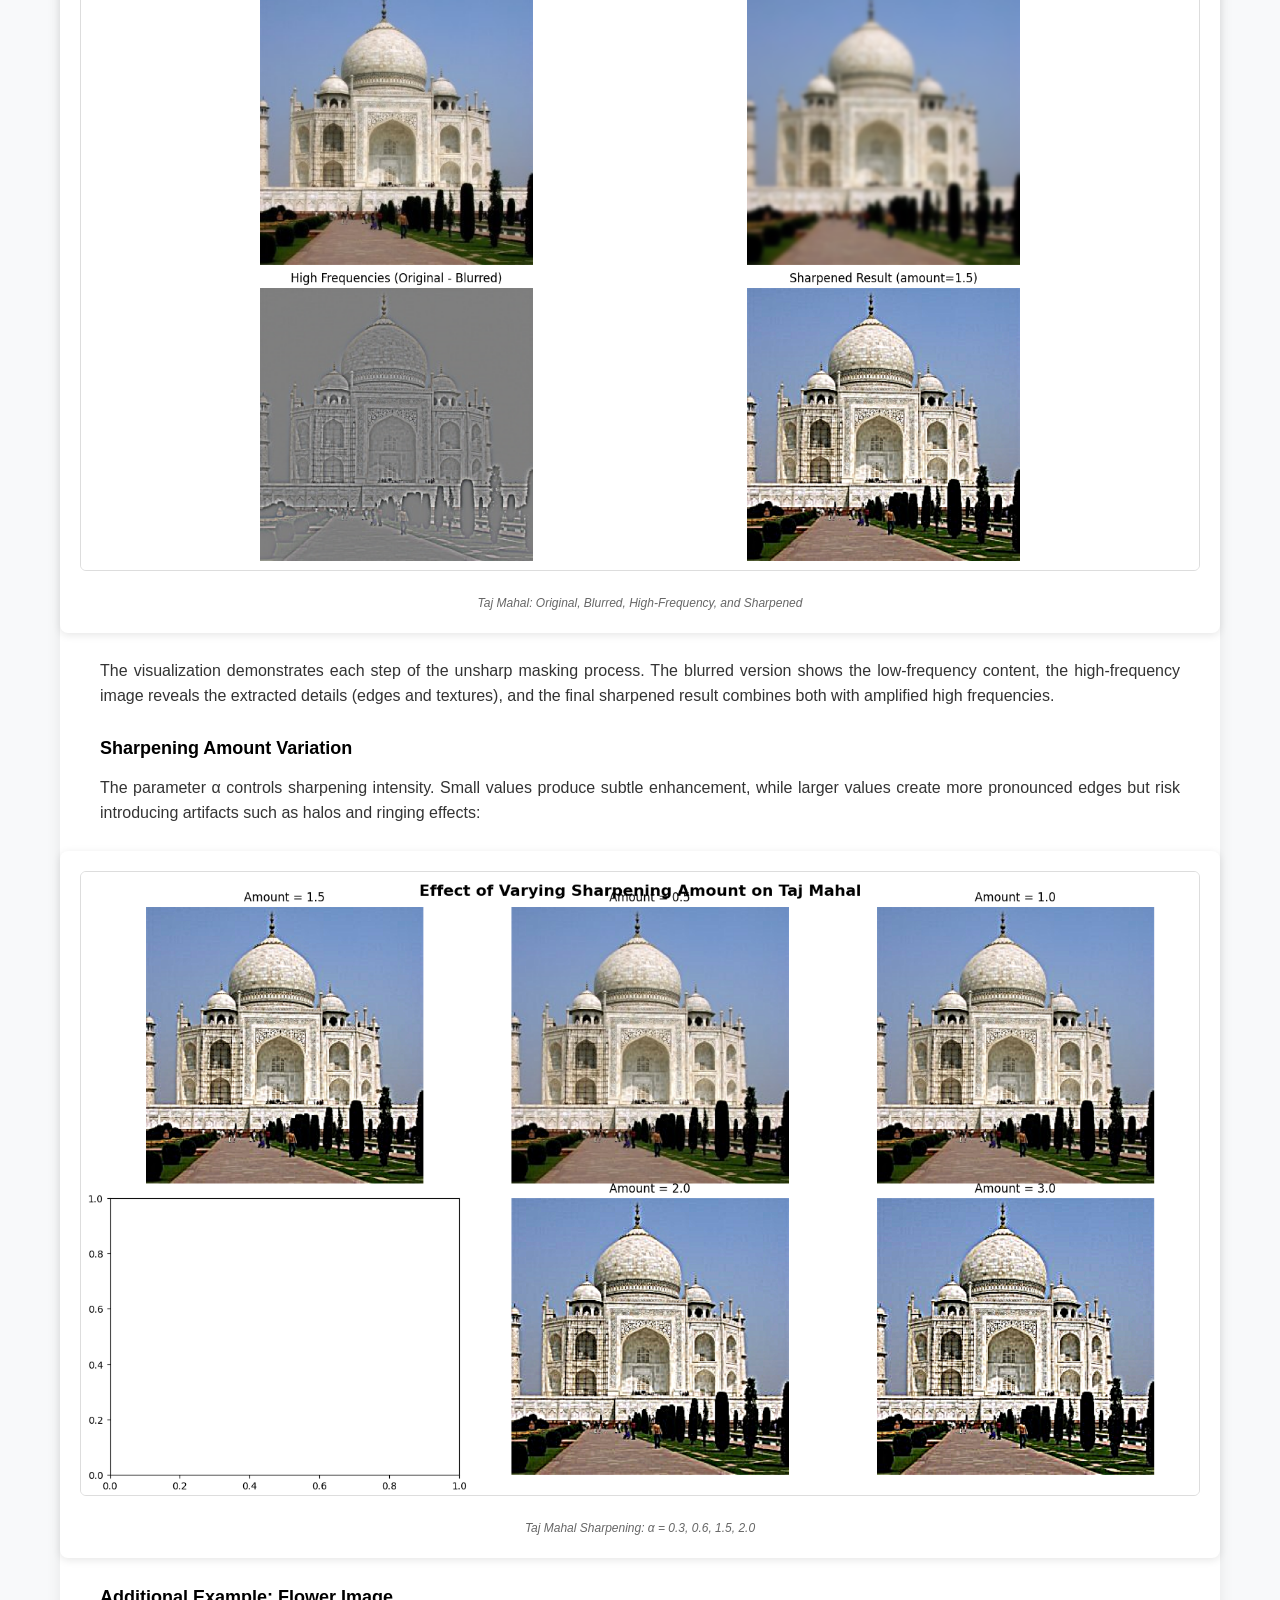
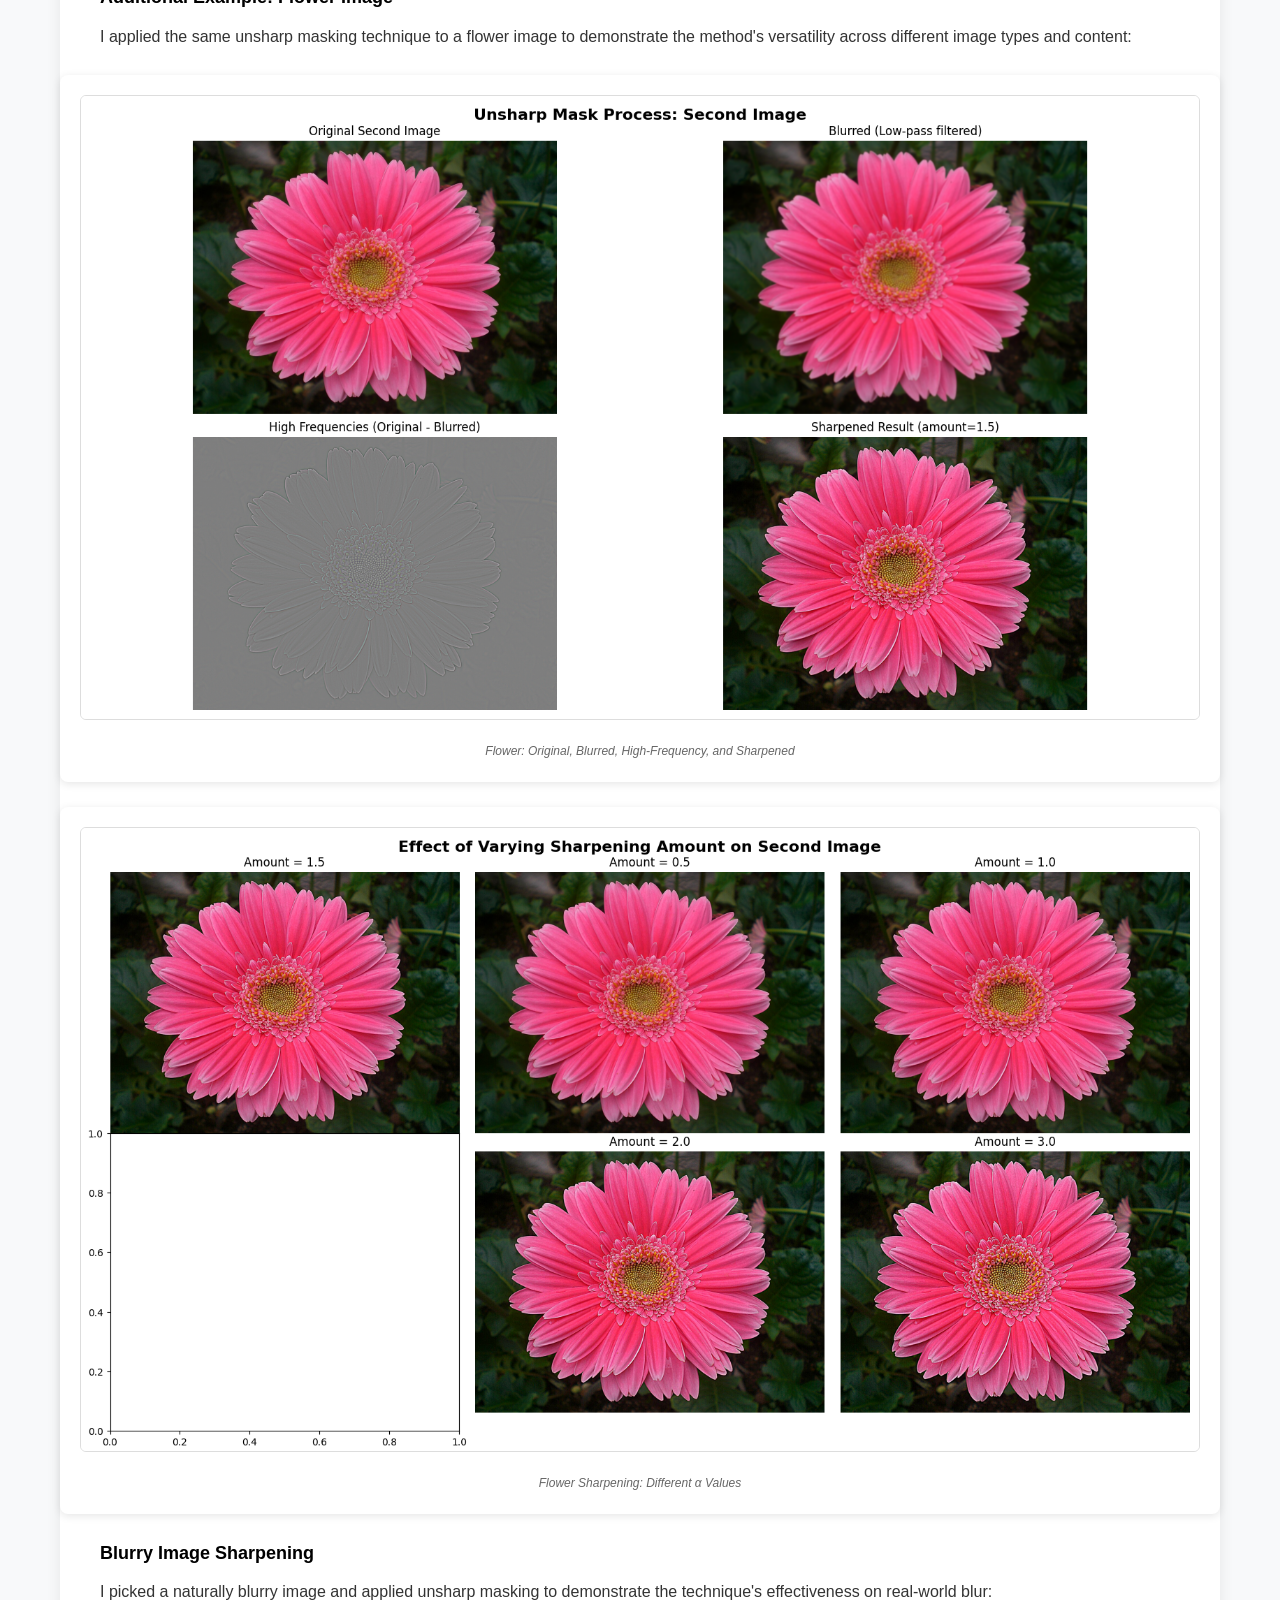
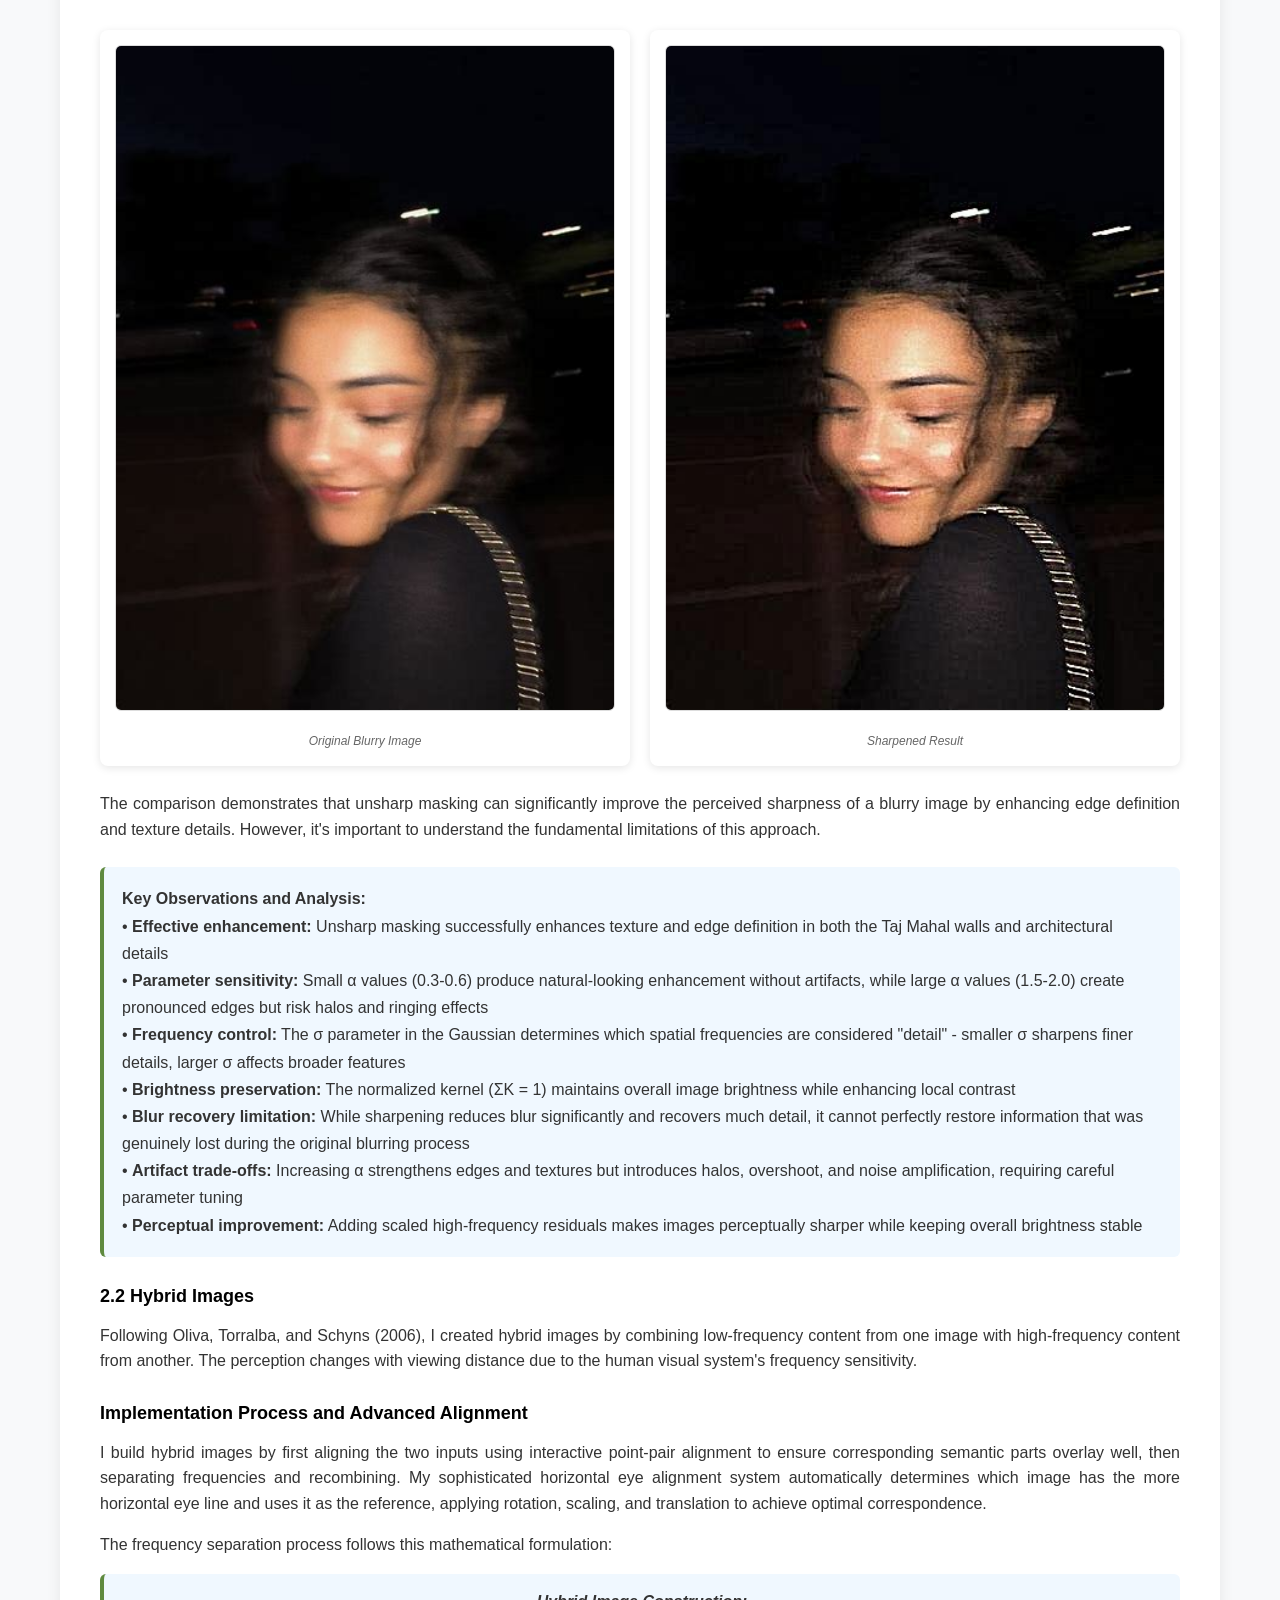
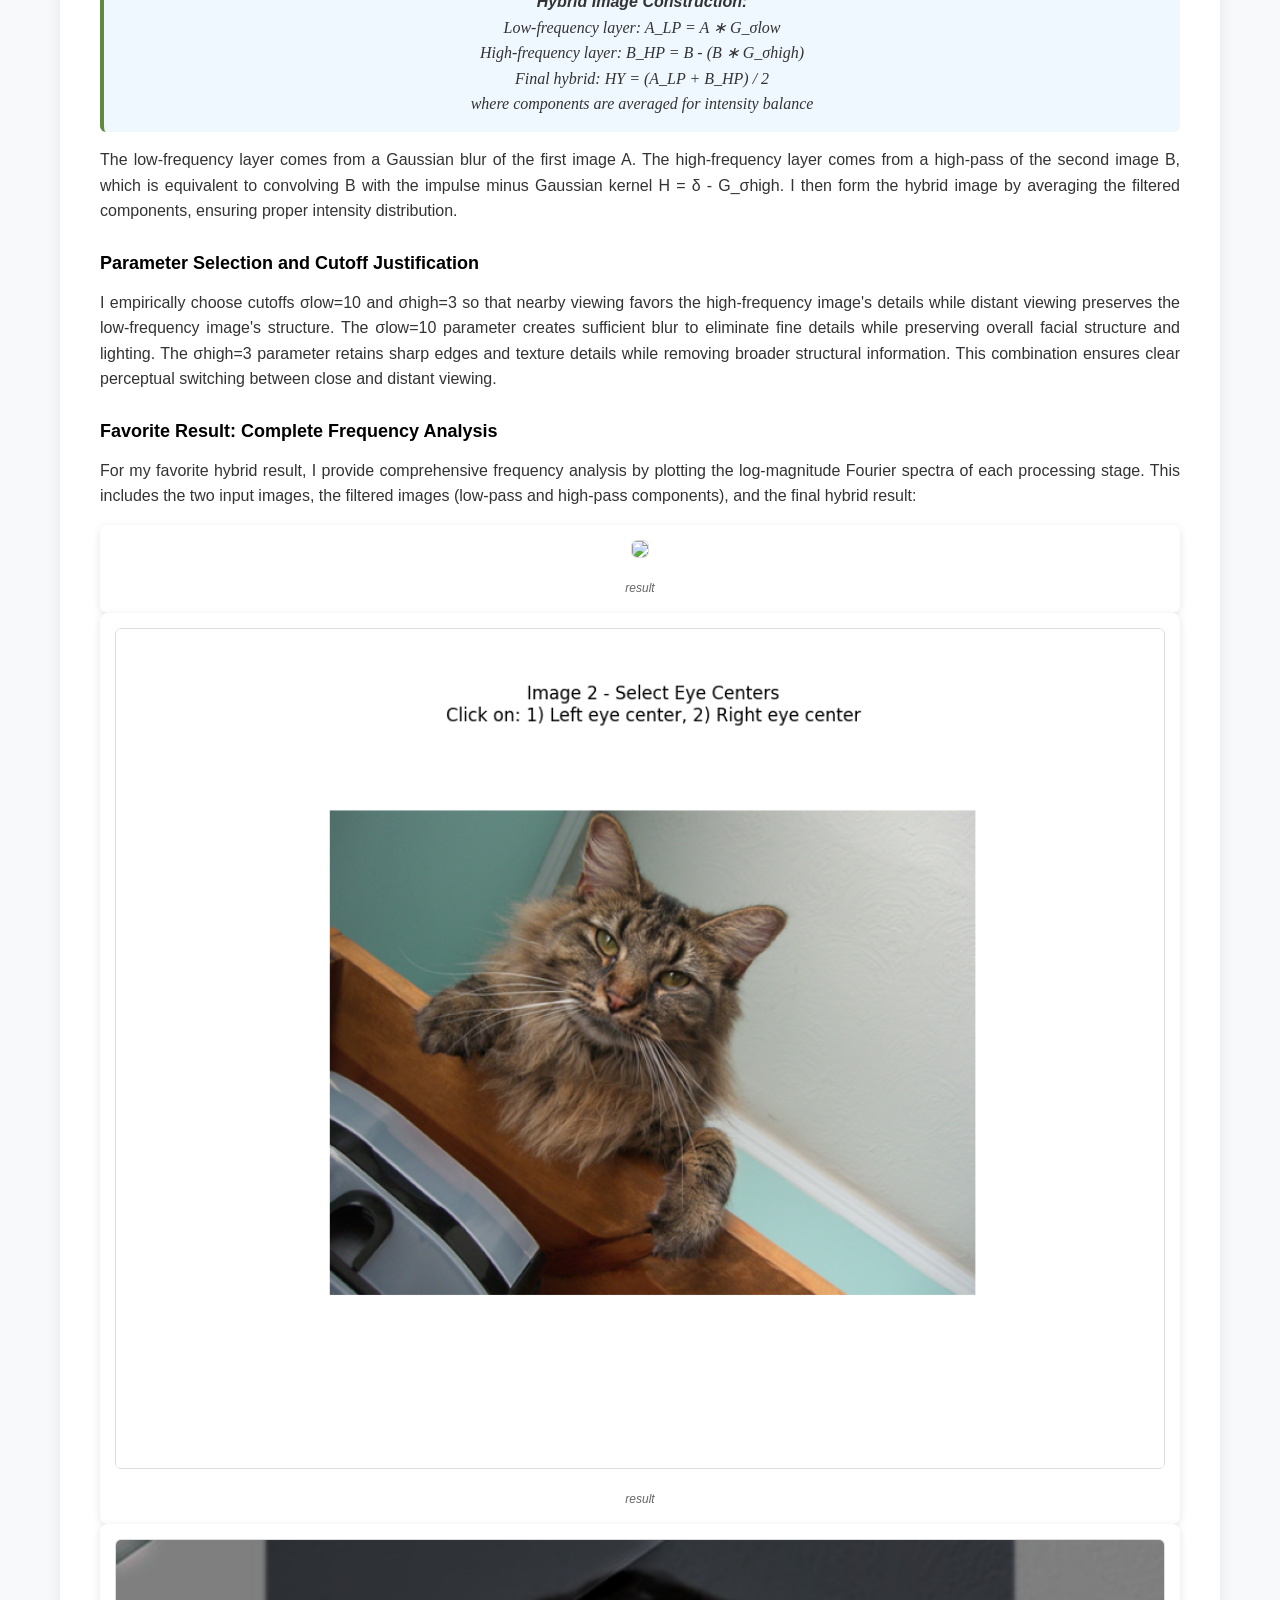
==== commit 6d6b5121: "Update project2.html" ====
--- a/project2.html
+++ b/project2.html
@@ -542,7 +542,18 @@
 
         <h3>Favorite Result: Complete Frequency Analysis</h3>
         <p>For my favorite hybrid result, I provide comprehensive frequency analysis by plotting the log-magnitude Fourier spectra of each processing stage. This includes the two input images, the filtered images (low-pass and high-pass components), and the final hybrid result:</p>
-
+        <div class="result-item">
+            <img src="DerekPicture.png" alt=" ">
+            <div class="result-caption">result</div>
+        </div>
+        <div class="result-item">
+            <img src="nutmeg.png" alt=" ">
+            <div class="result-caption">result</div>
+        </div>
+         <div class="result-item">
+            <img src="hybrid_hgfhg.jpg" alt=" ">
+            <div class="result-caption">result</div>
+        </div>
         
         <div class="full-width-image">
             <img src="Figure_99.png" alt="Complete frequency analysis">
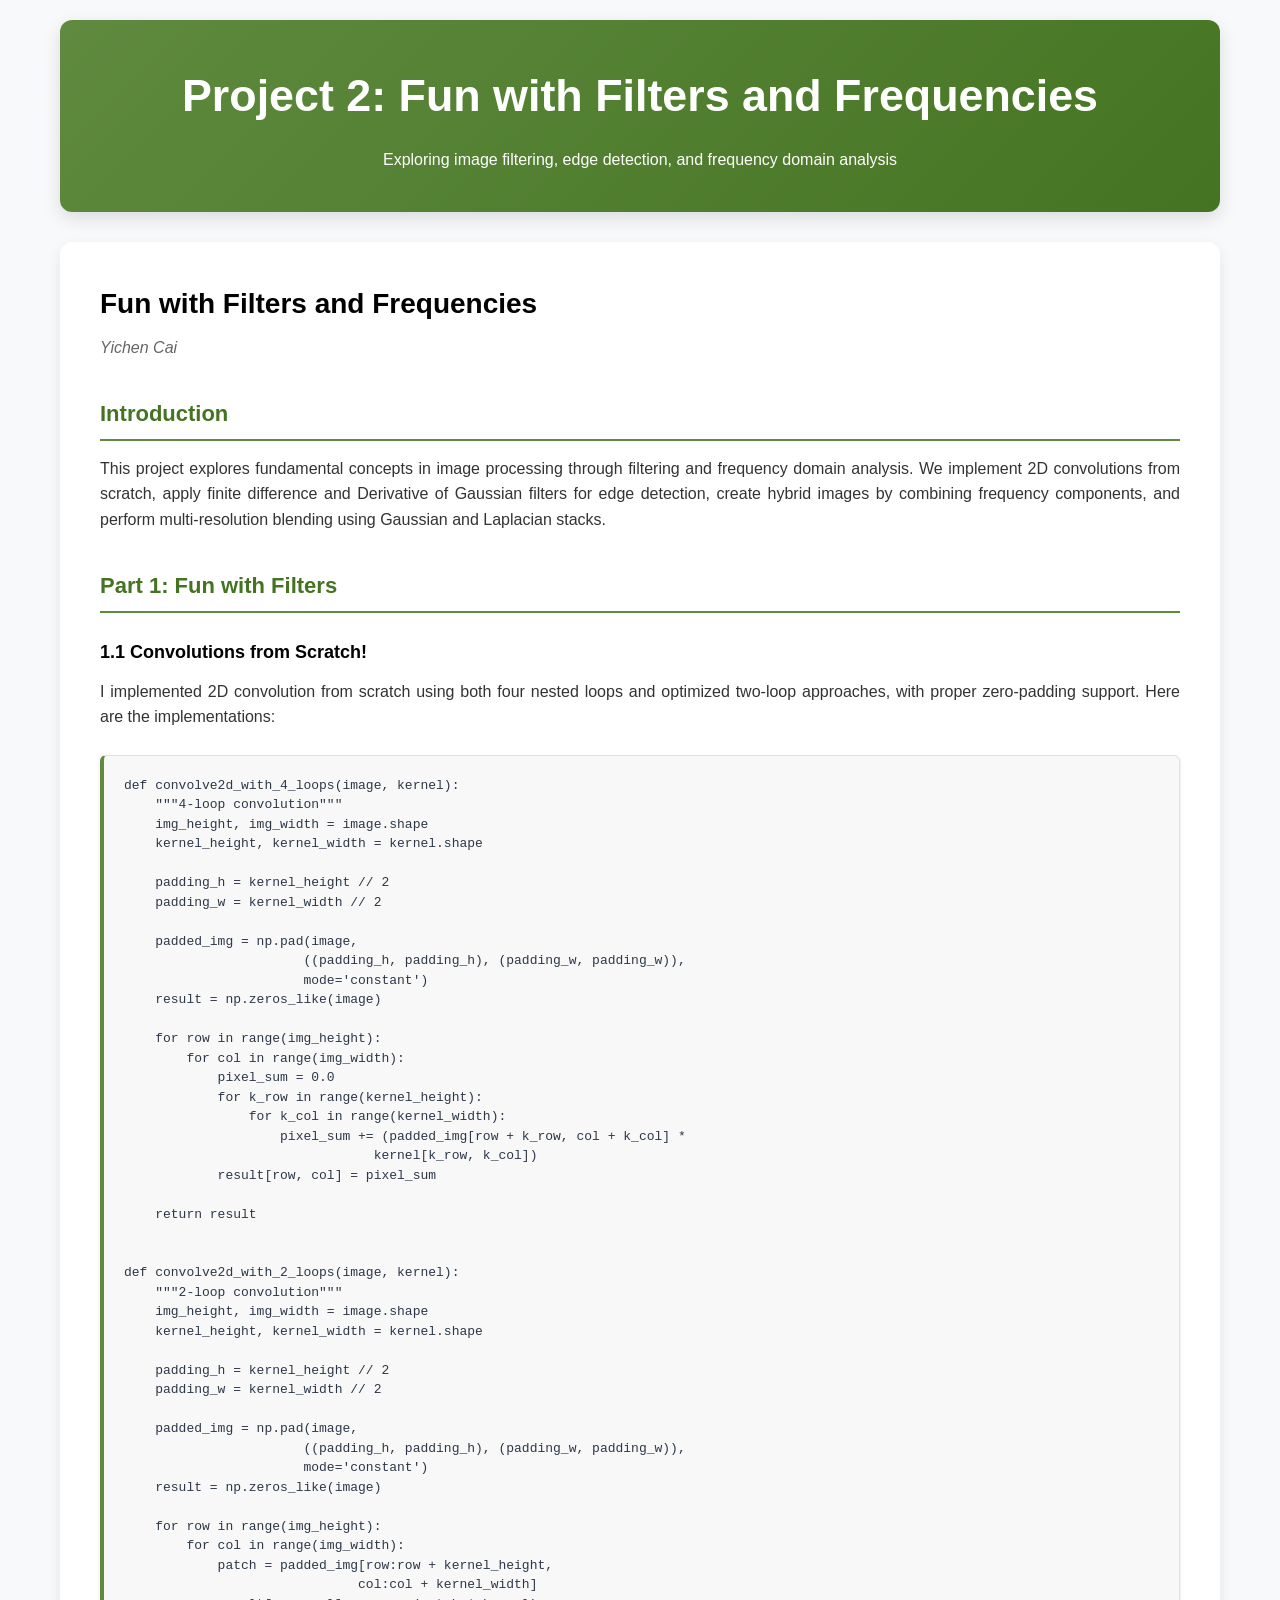
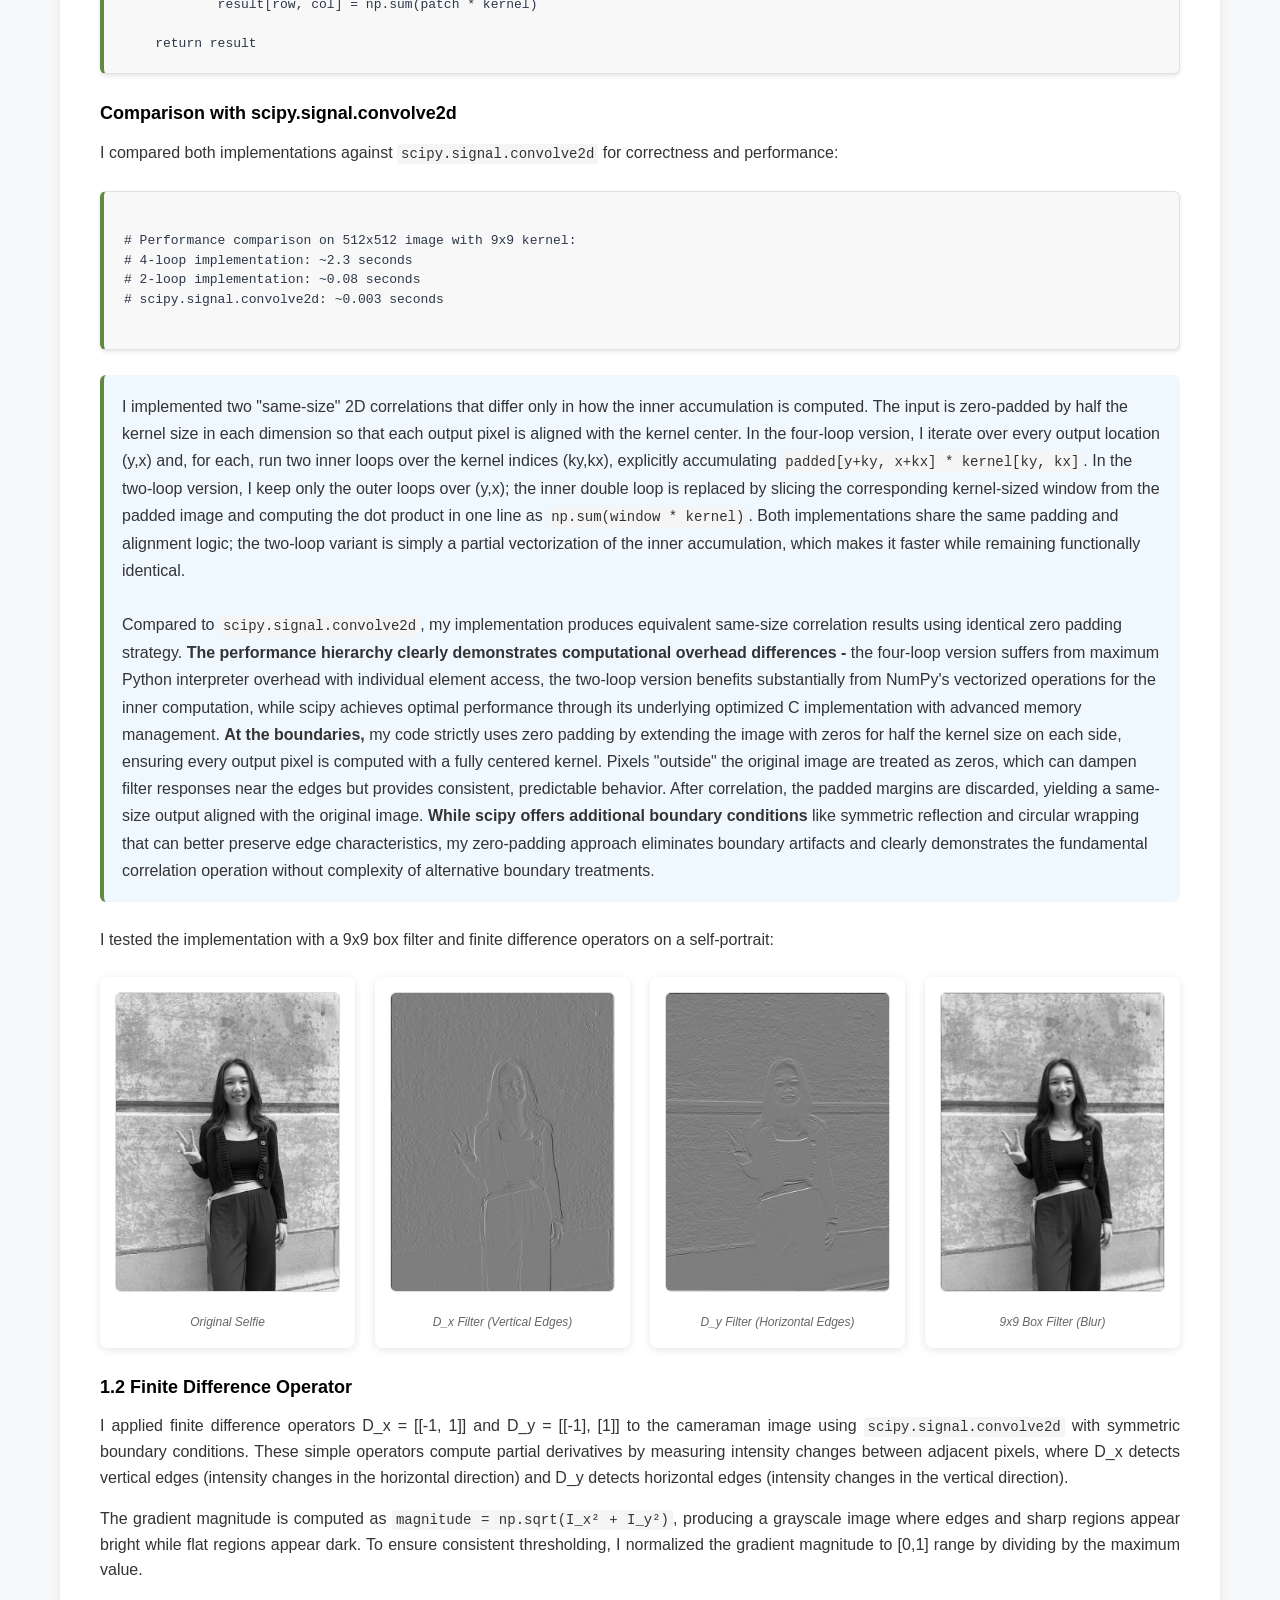
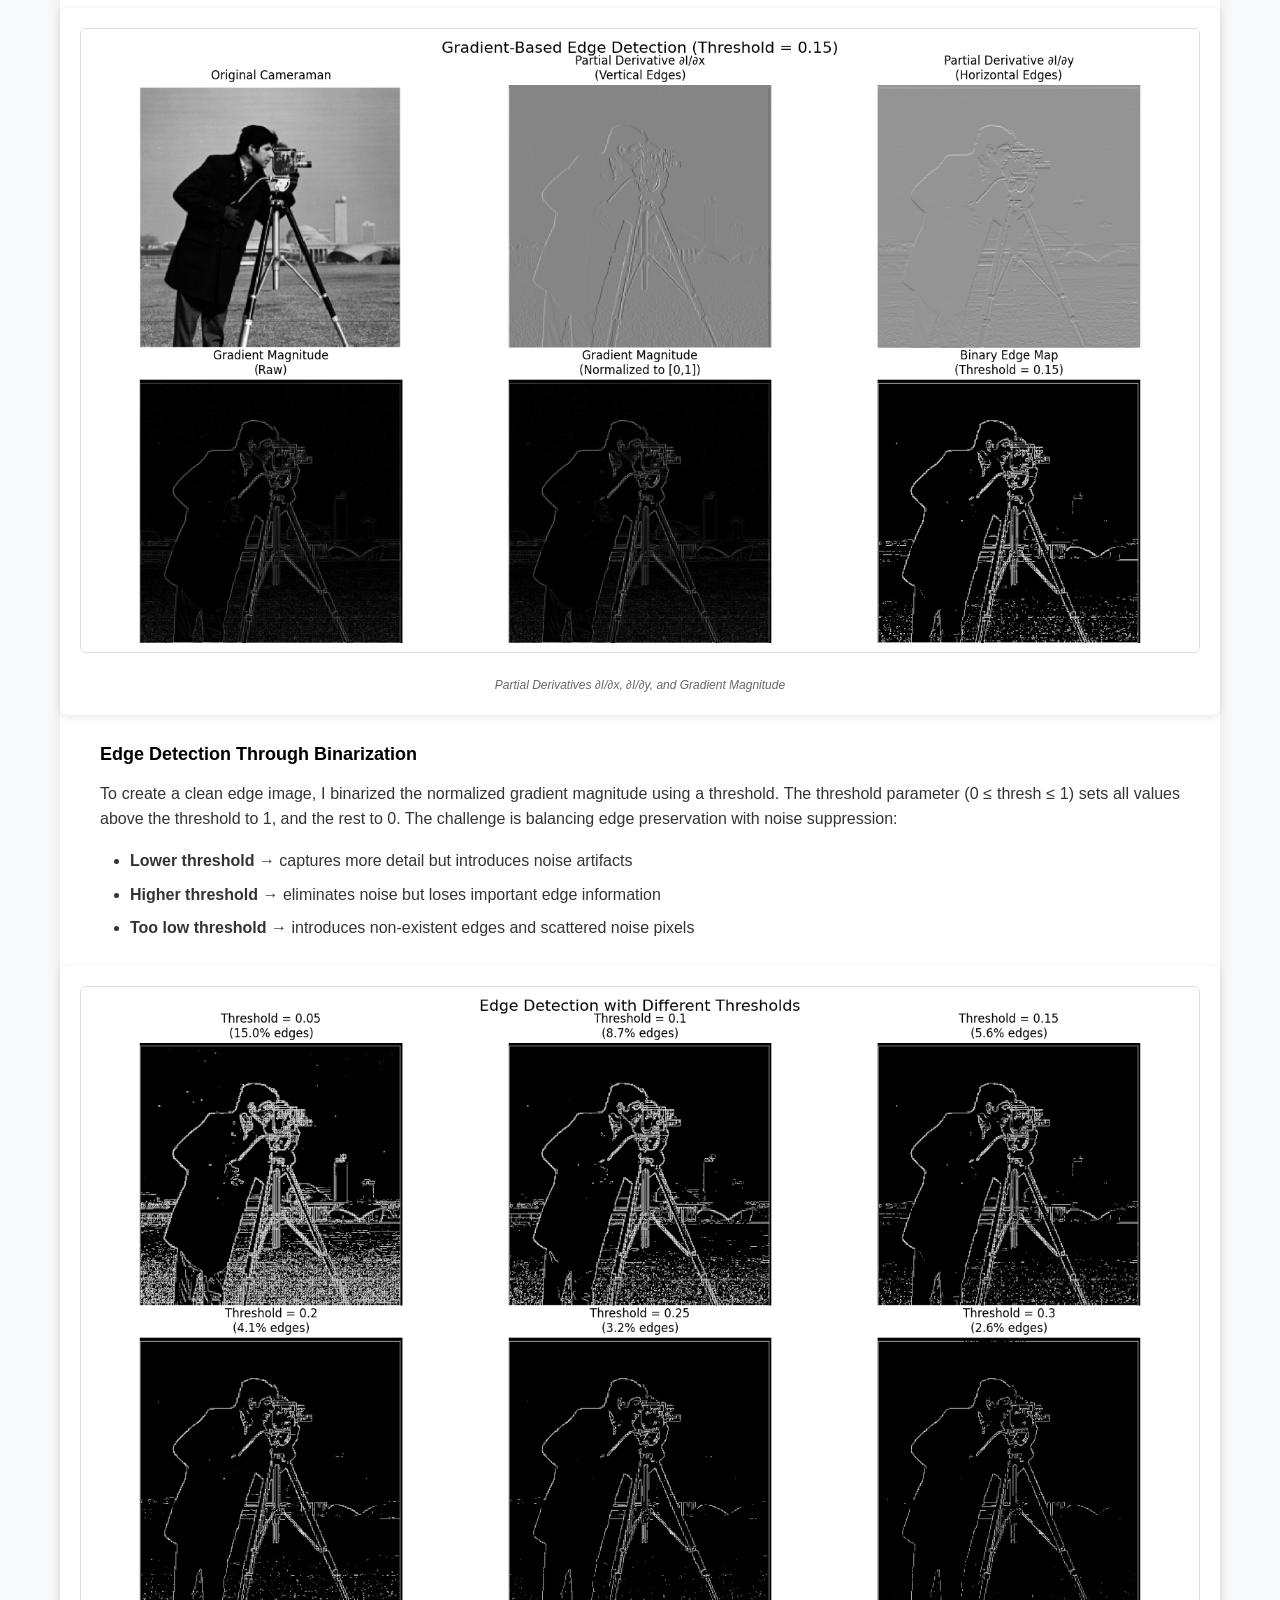
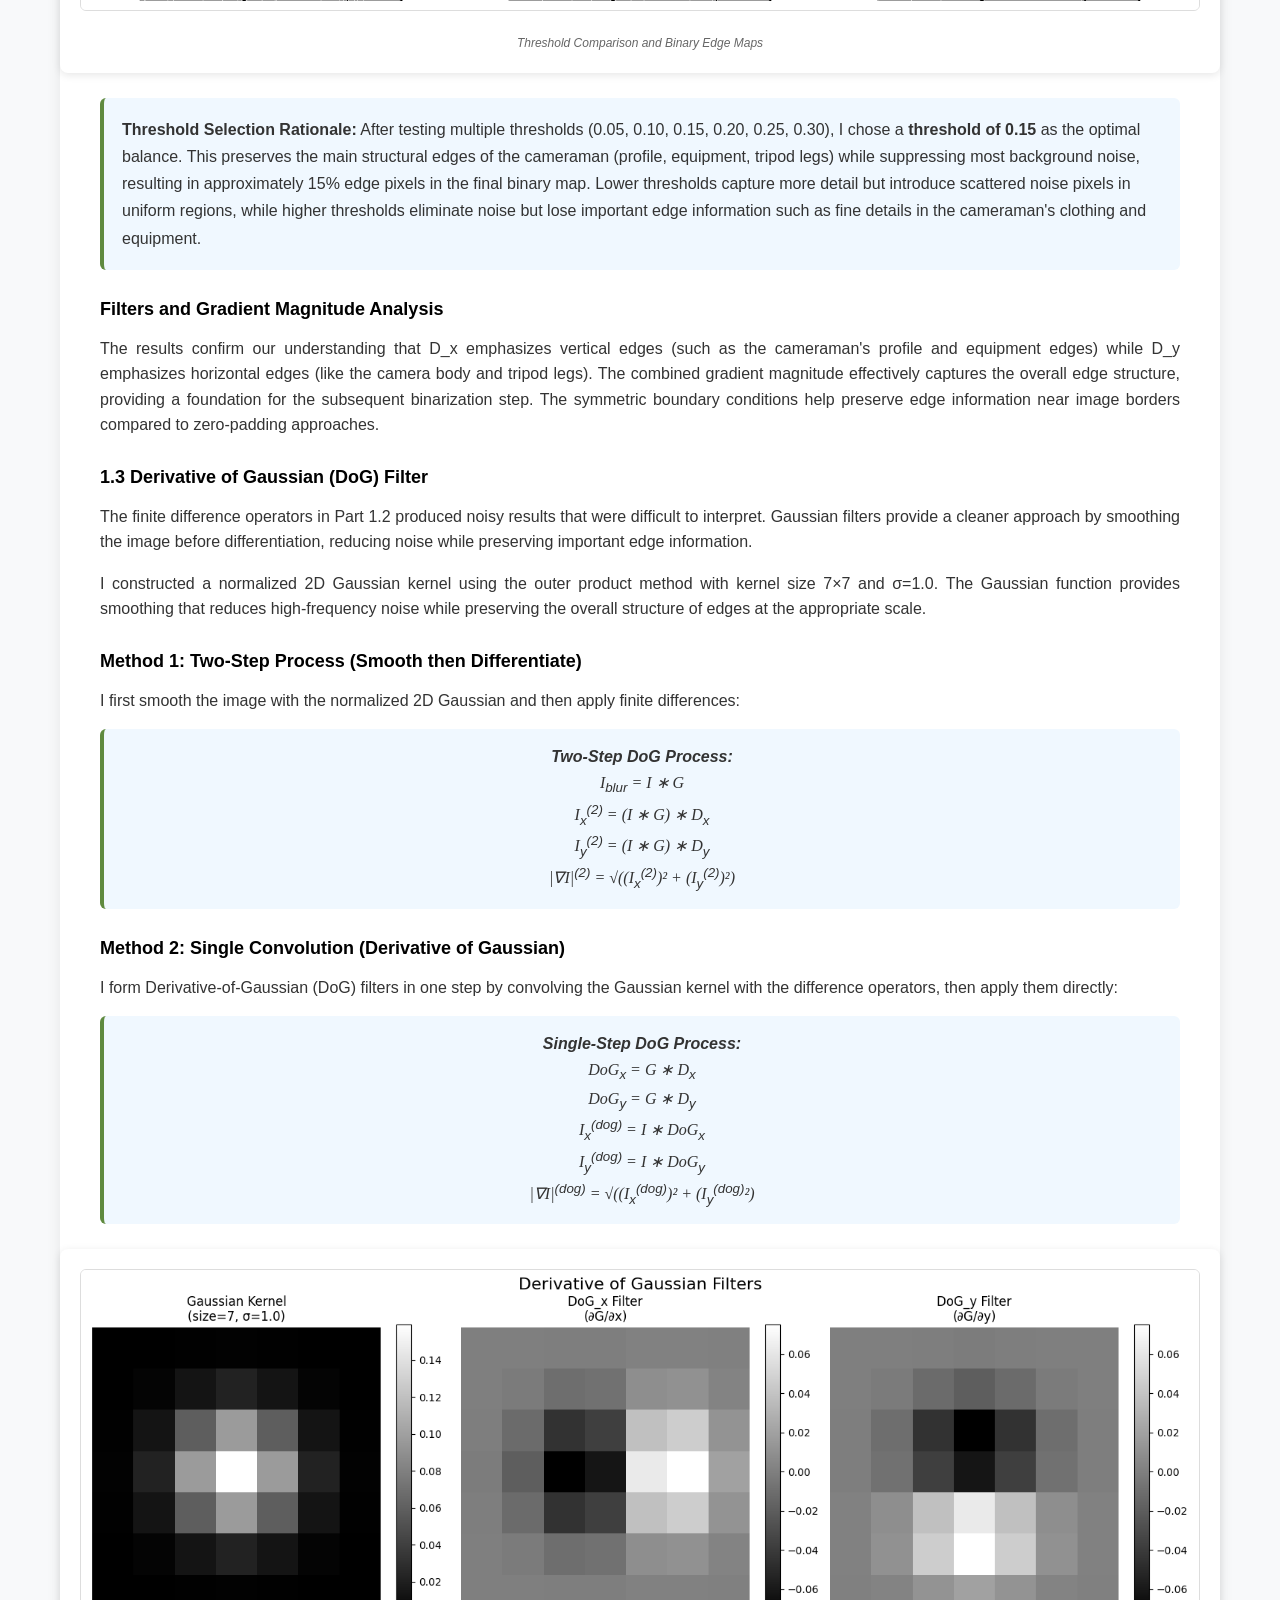
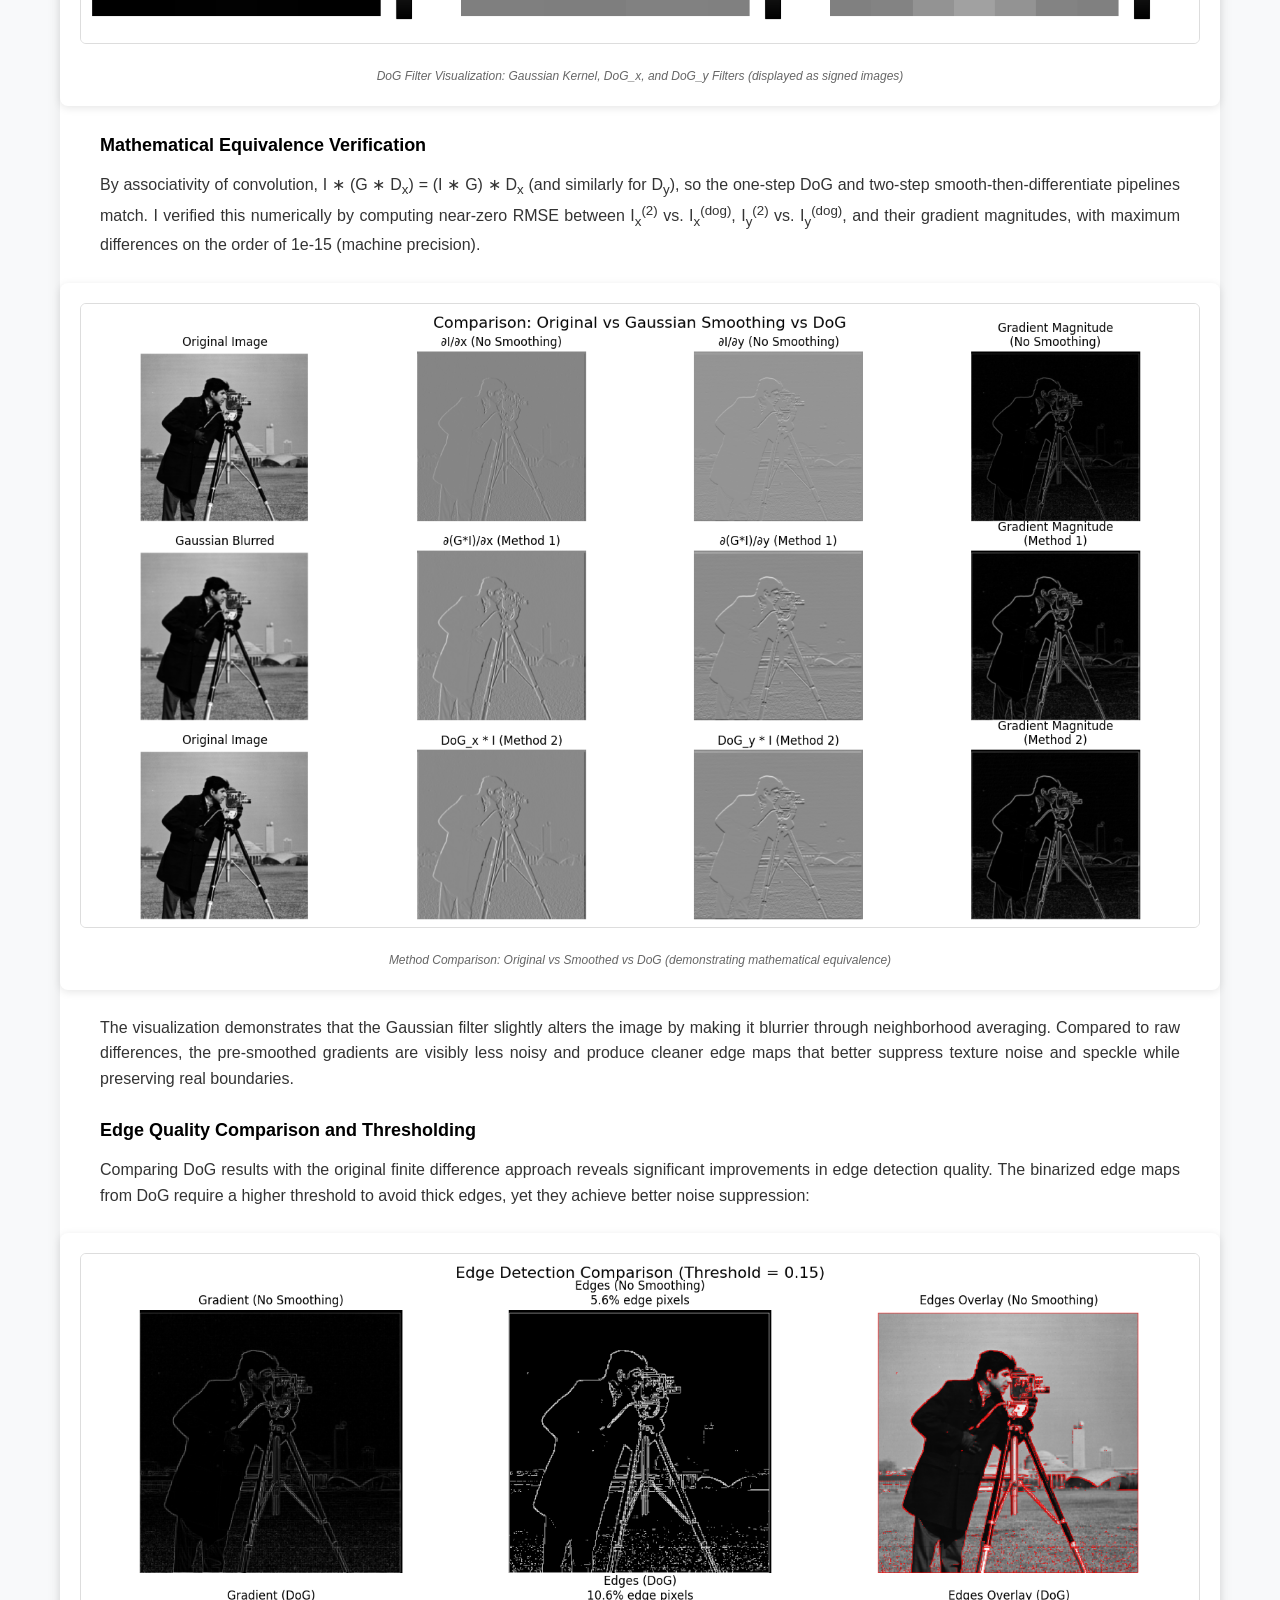
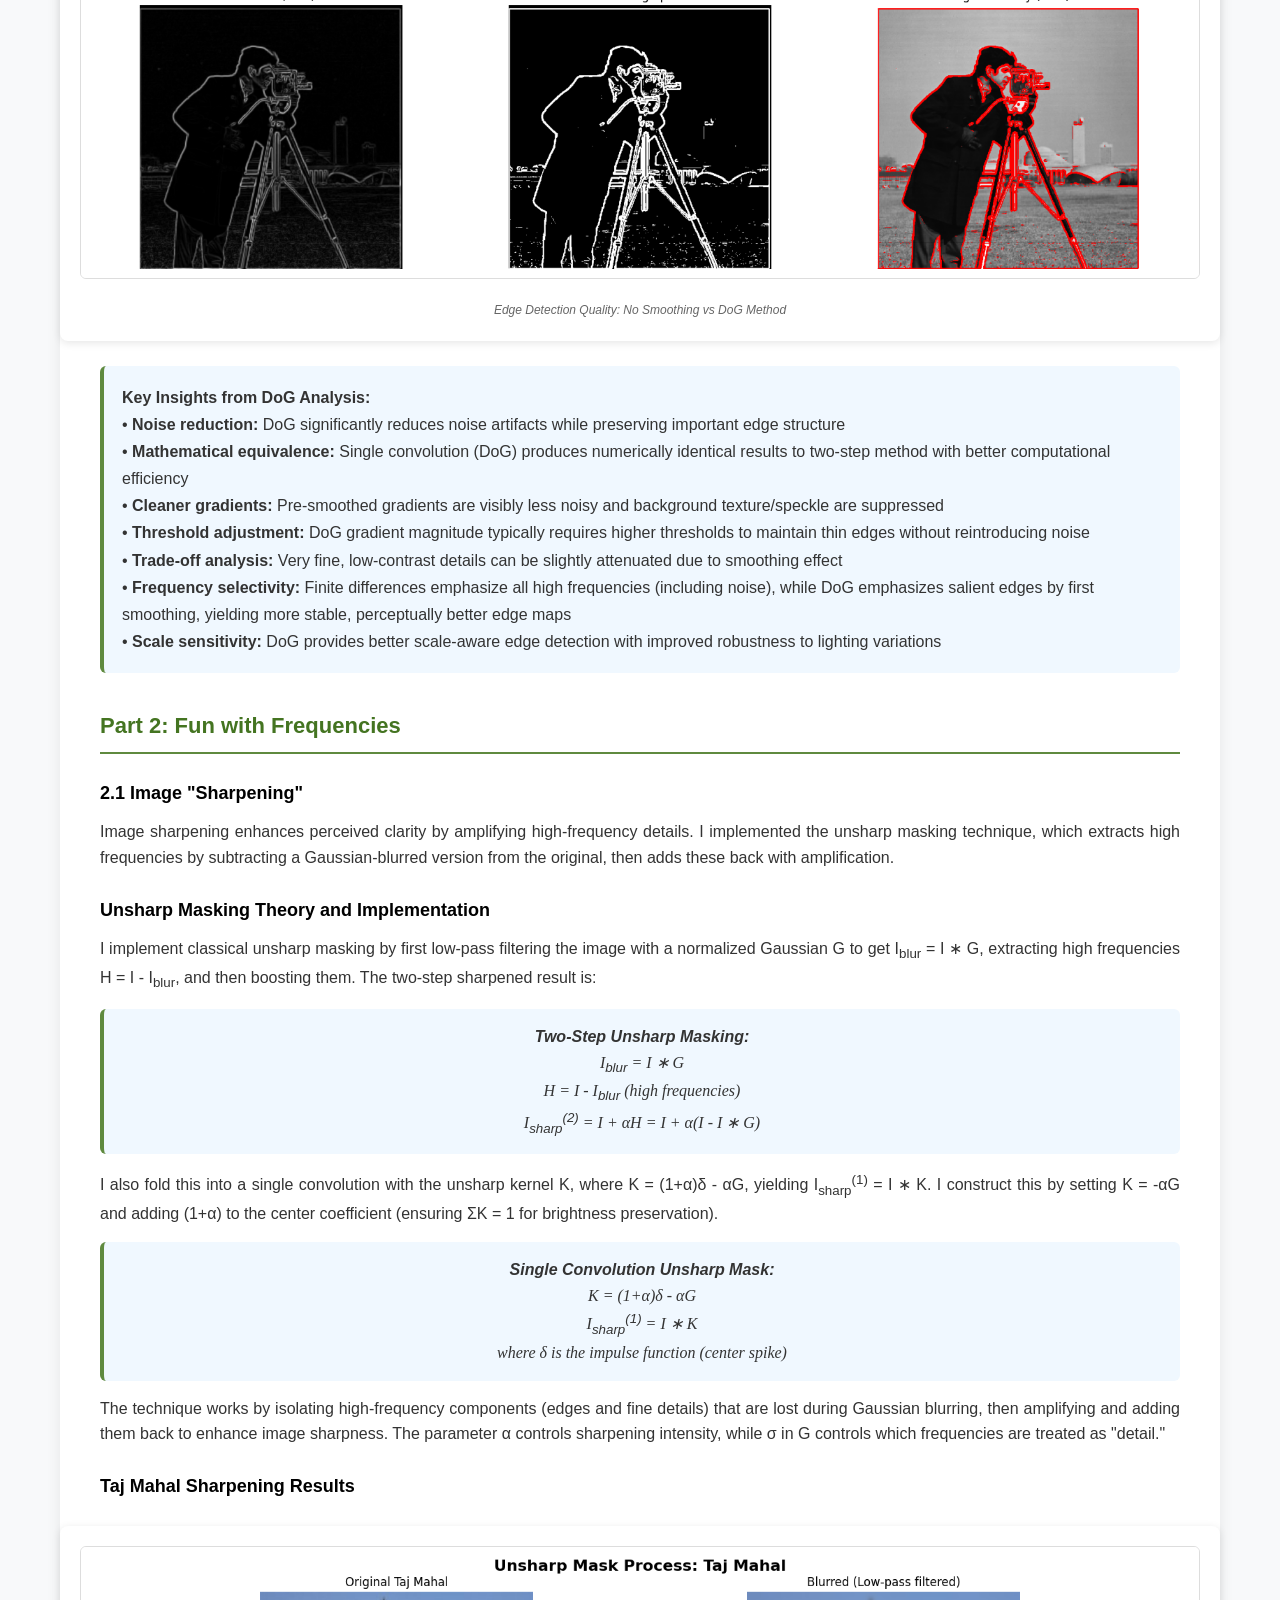
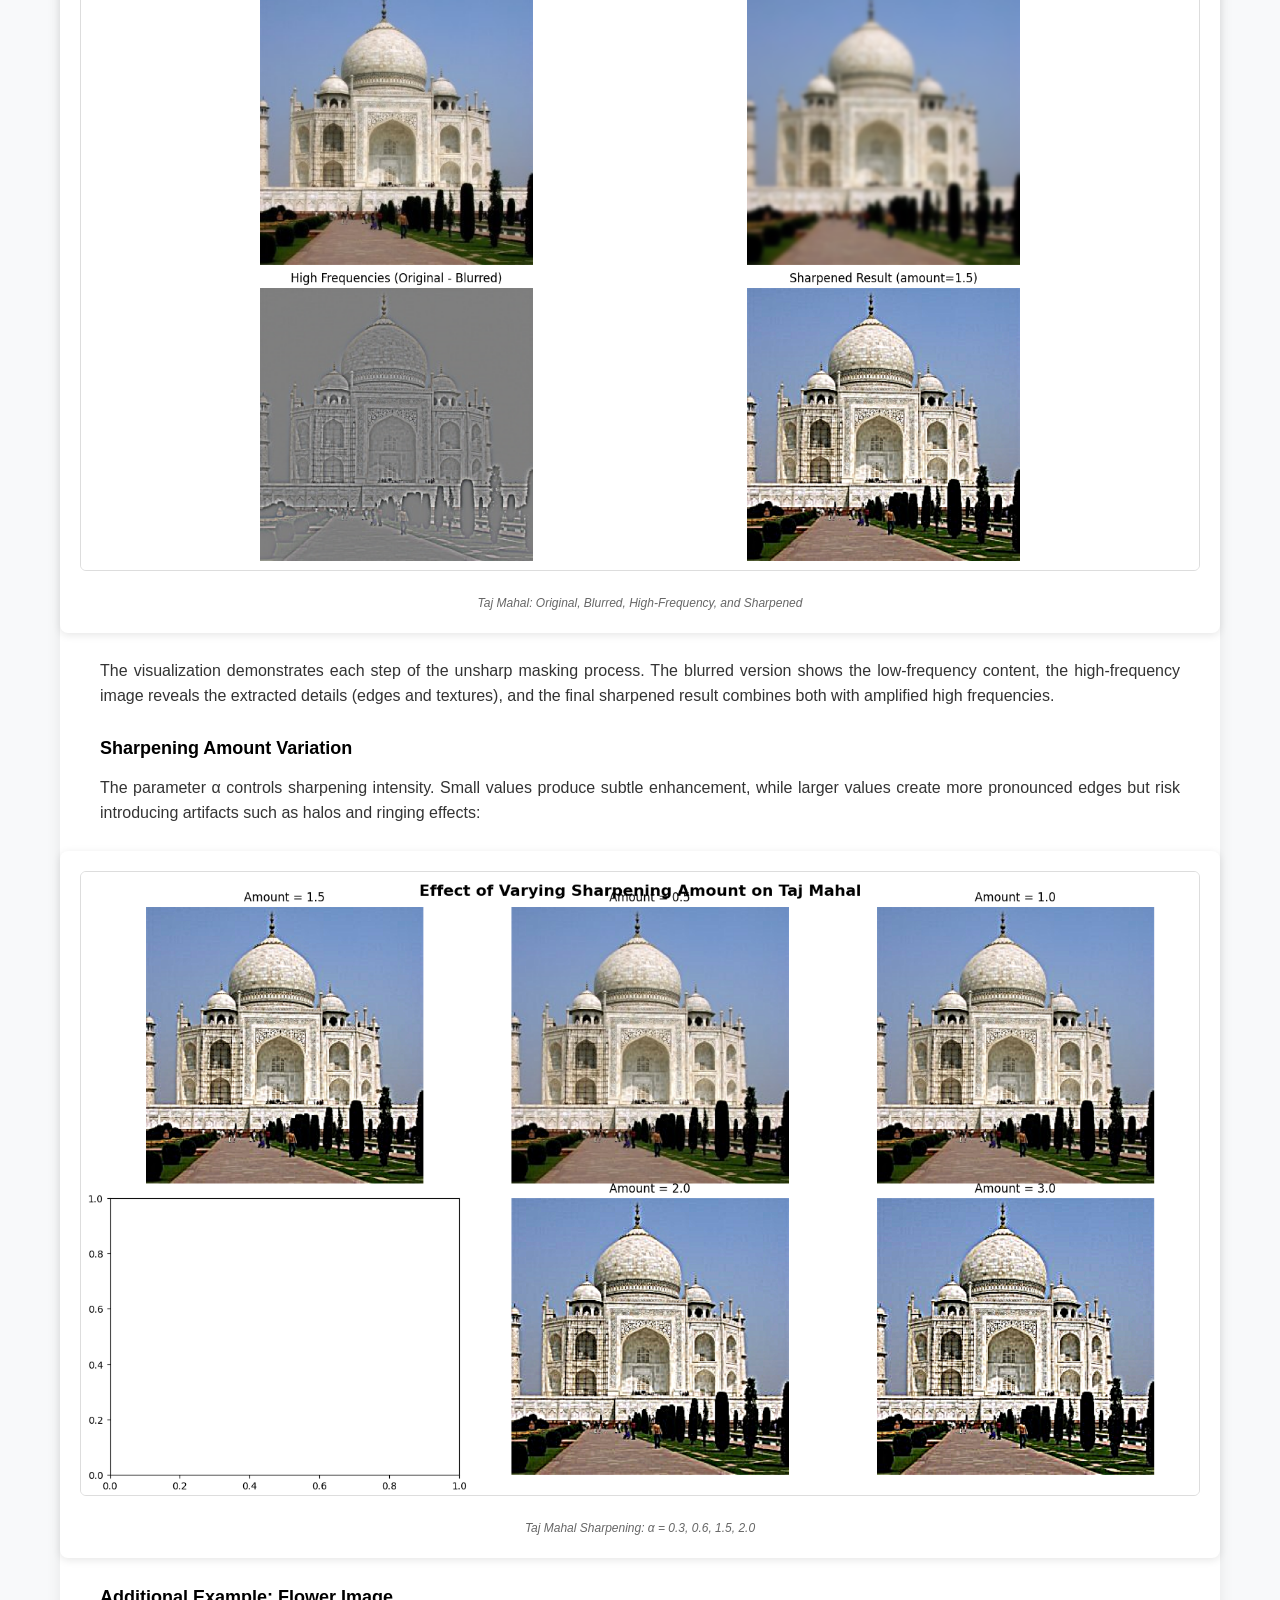
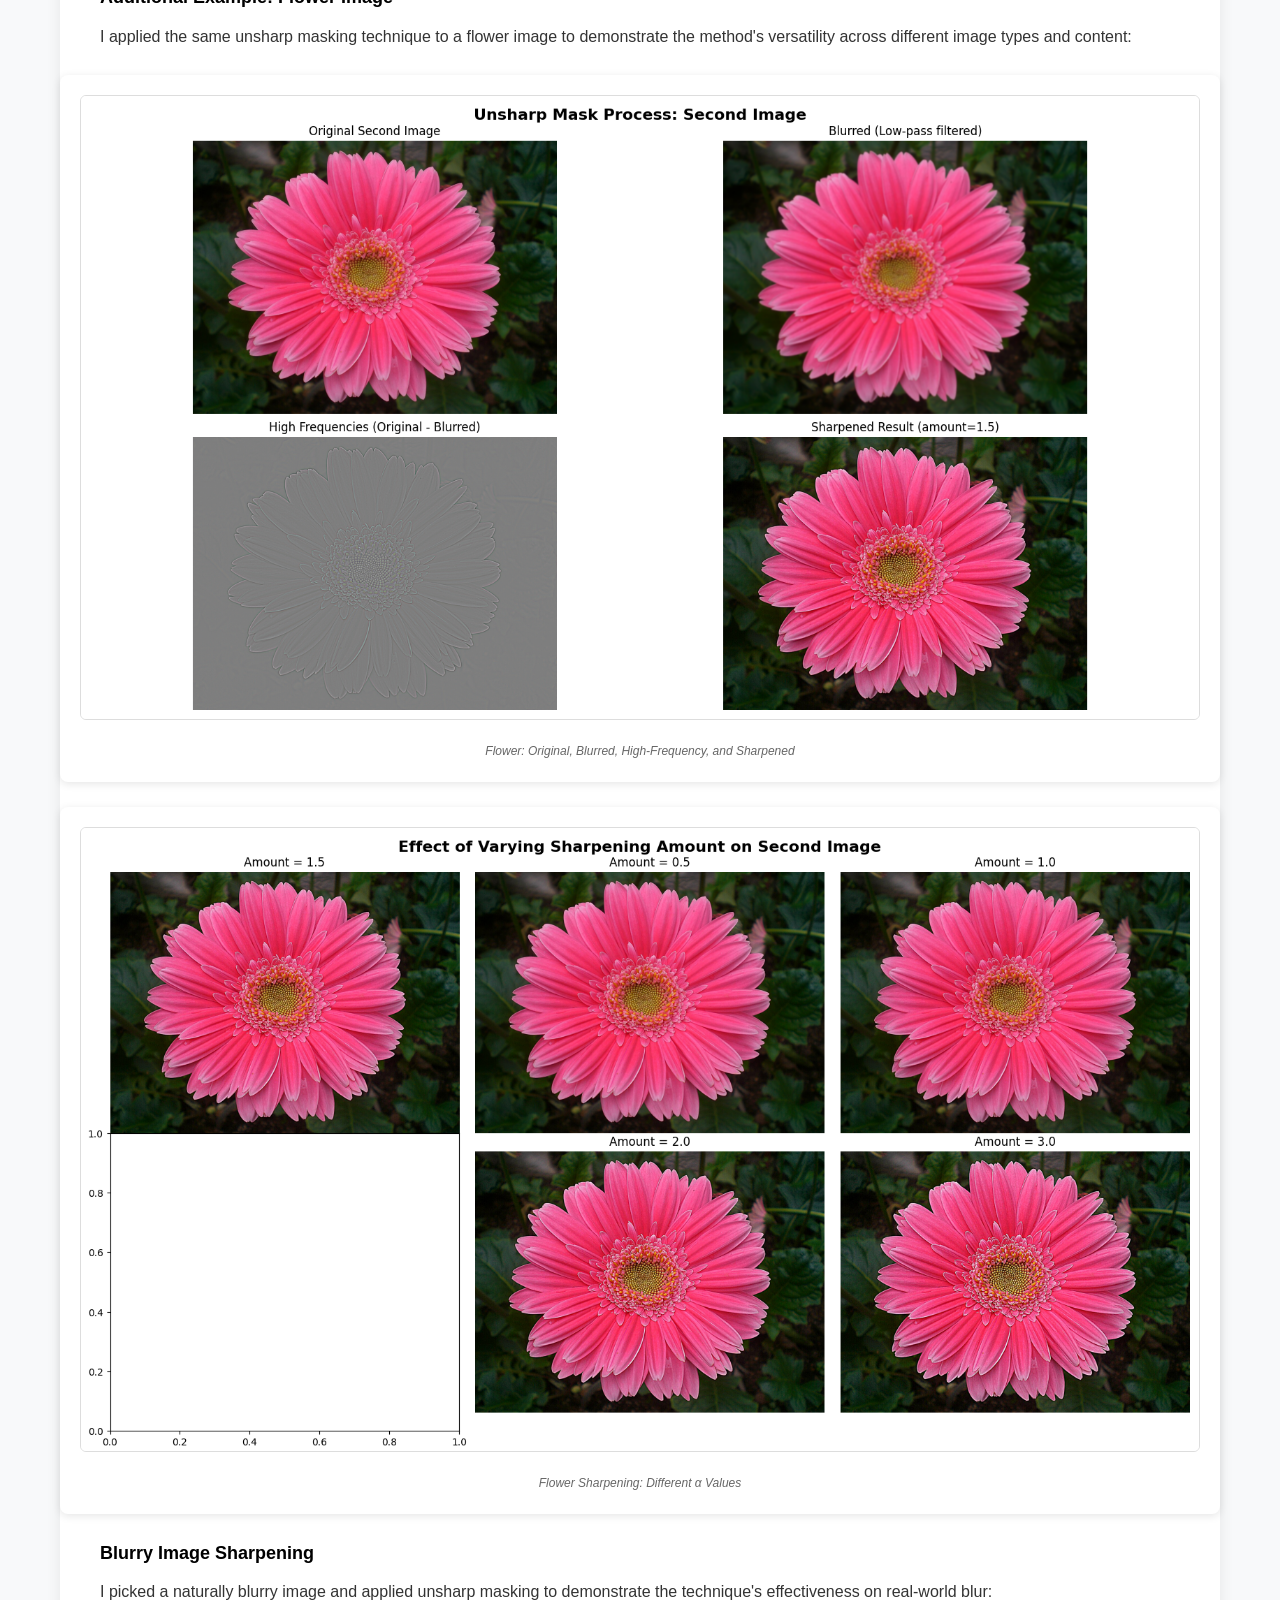
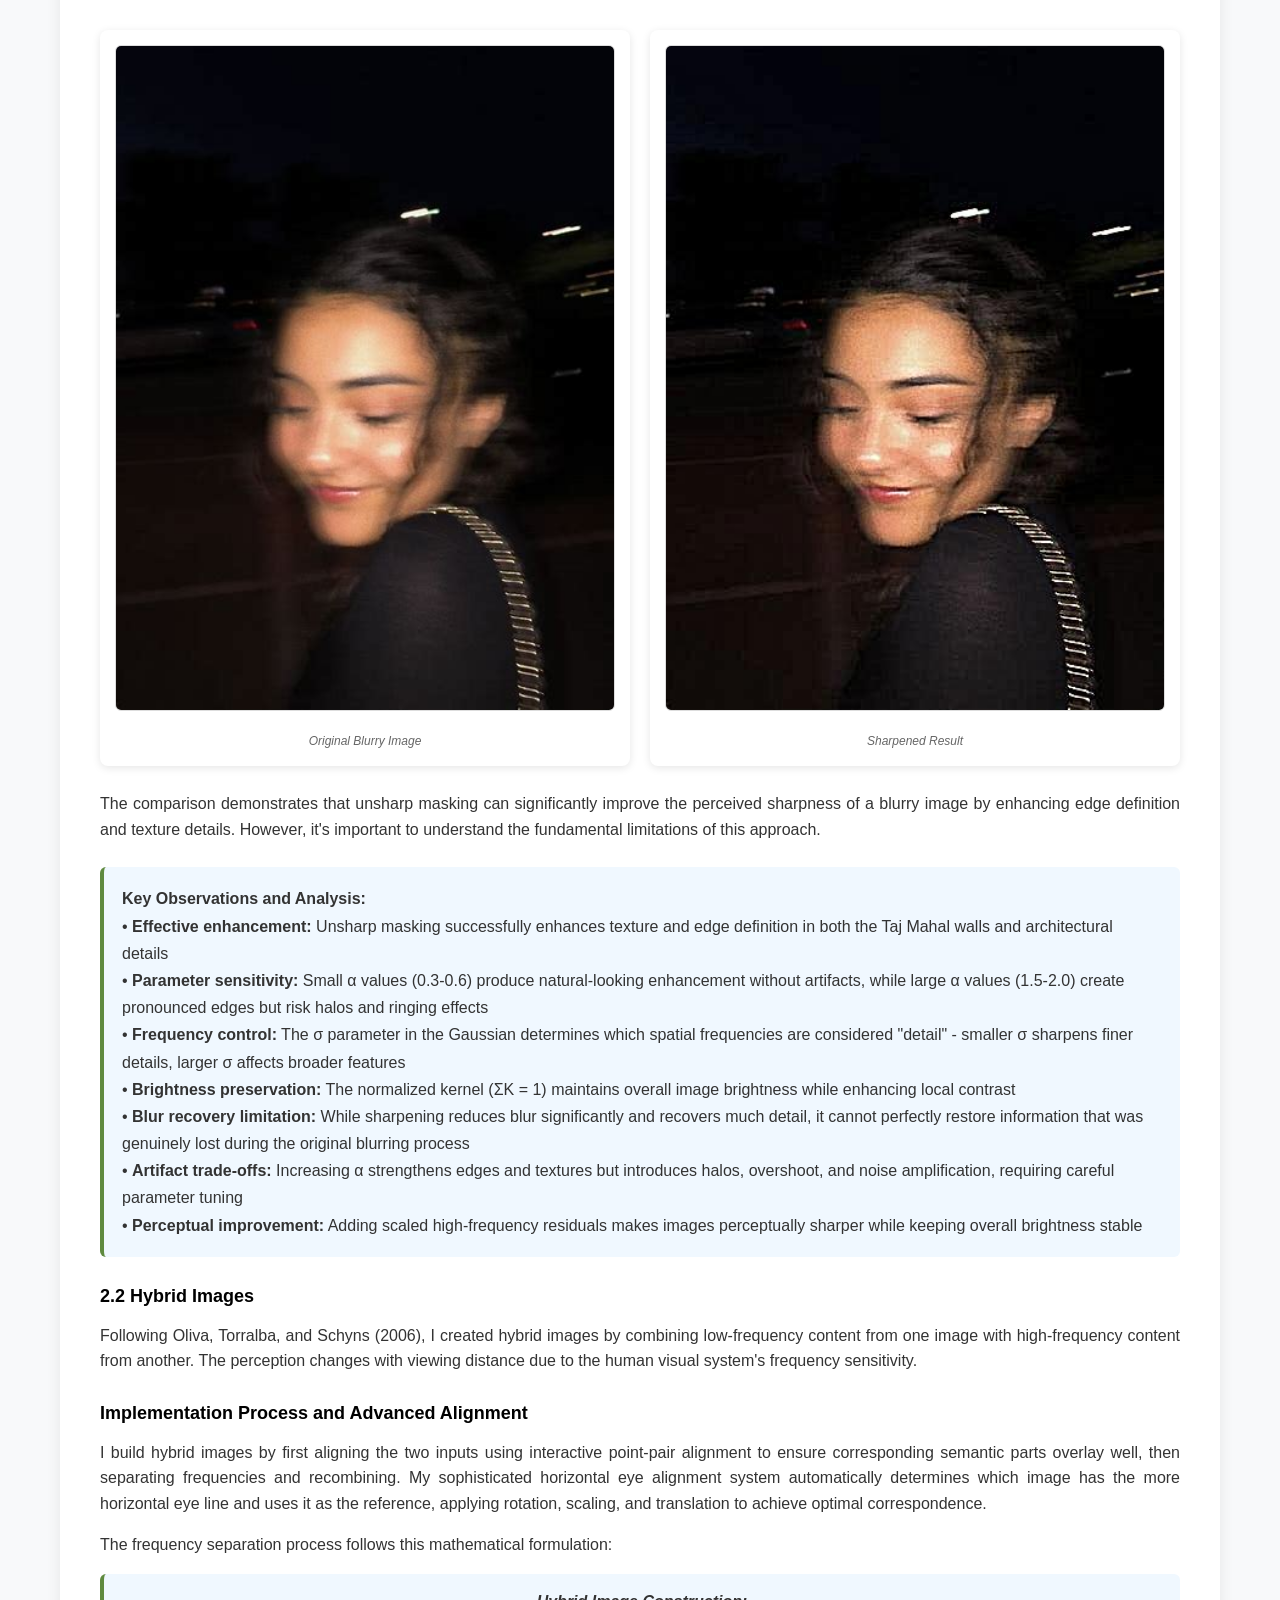
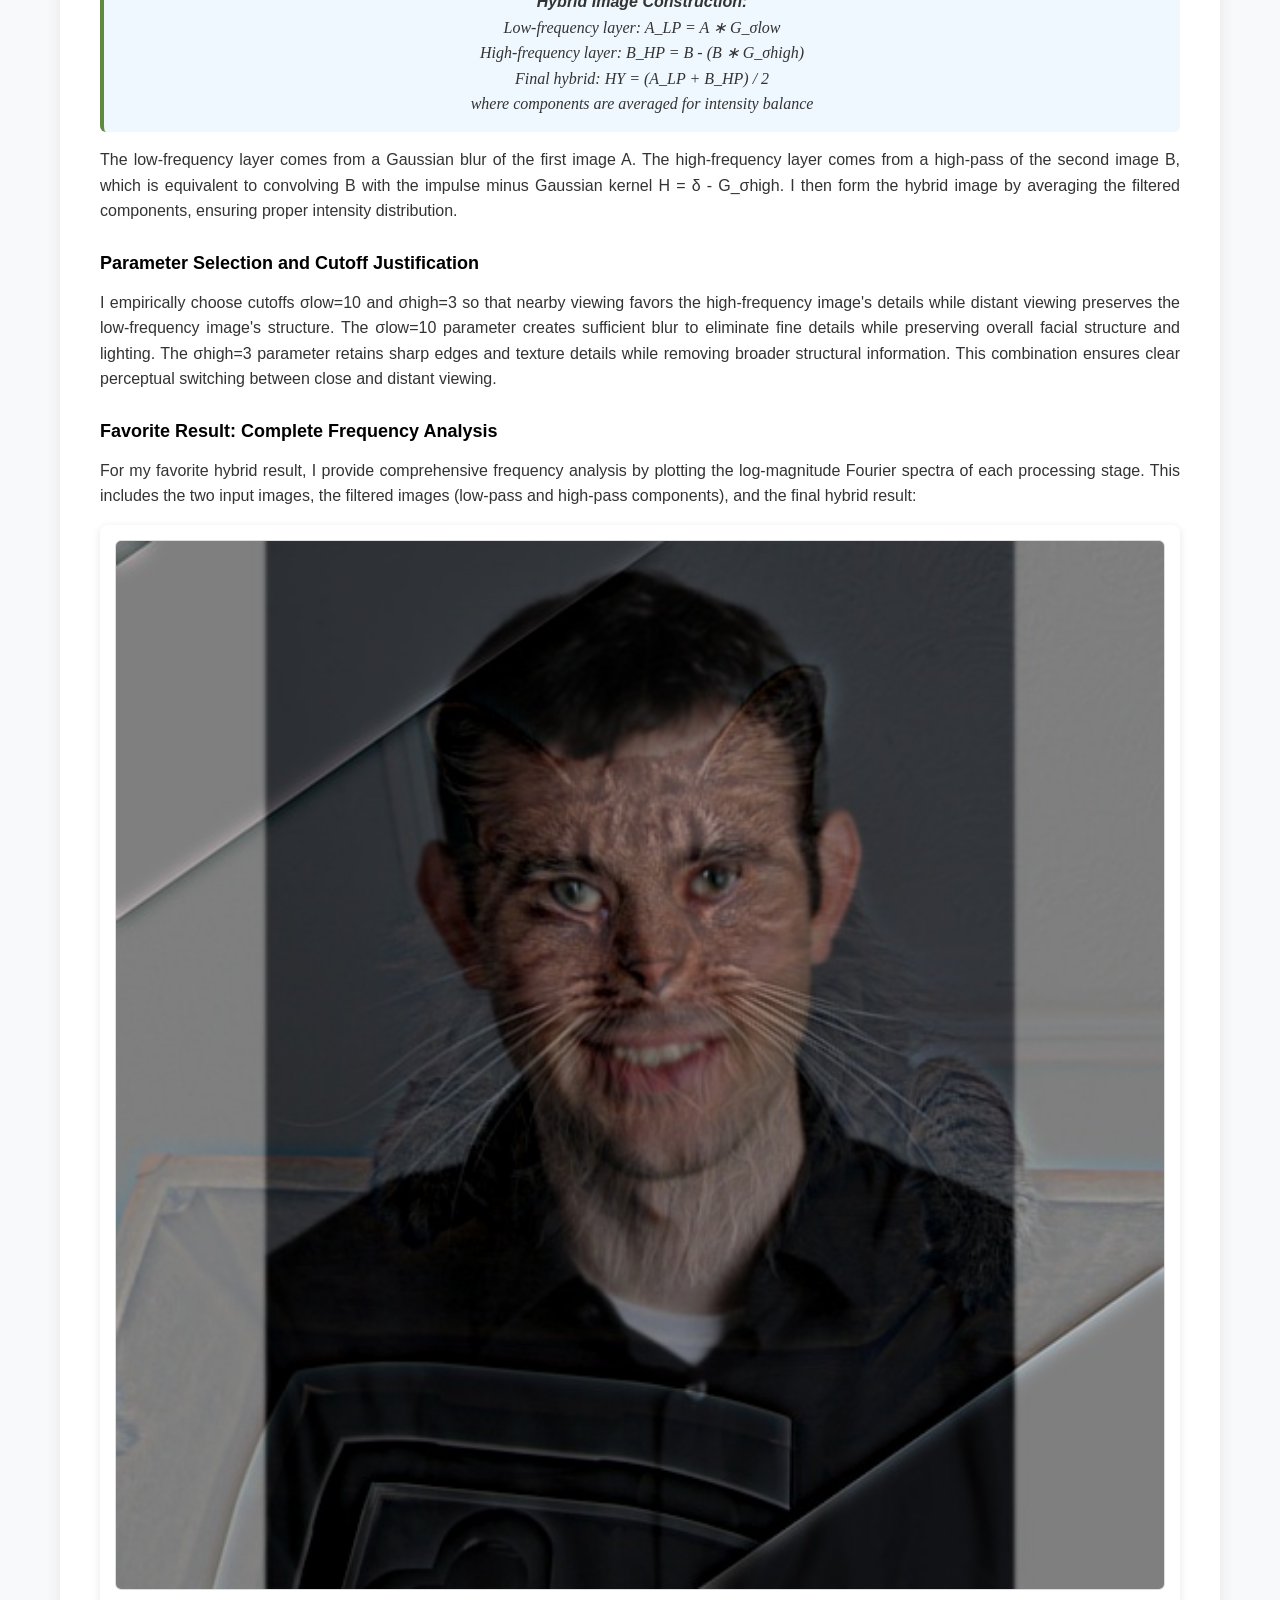
==== commit fcbff9c5: "Update project2.html" ====
--- a/project2.html
+++ b/project2.html
@@ -542,14 +542,7 @@
 
         <h3>Favorite Result: Complete Frequency Analysis</h3>
         <p>For my favorite hybrid result, I provide comprehensive frequency analysis by plotting the log-magnitude Fourier spectra of each processing stage. This includes the two input images, the filtered images (low-pass and high-pass components), and the final hybrid result:</p>
-        <div class="result-item">
-            <img src="DerekPicture.png" alt=" ">
-            <div class="result-caption">result</div>
-        </div>
-        <div class="result-item">
-            <img src="nutmeg.png" alt=" ">
-            <div class="result-caption">result</div>
-        </div>
+        
          <div class="result-item">
             <img src="hybrid_hgfhg.jpg" alt=" ">
             <div class="result-caption">result</div>
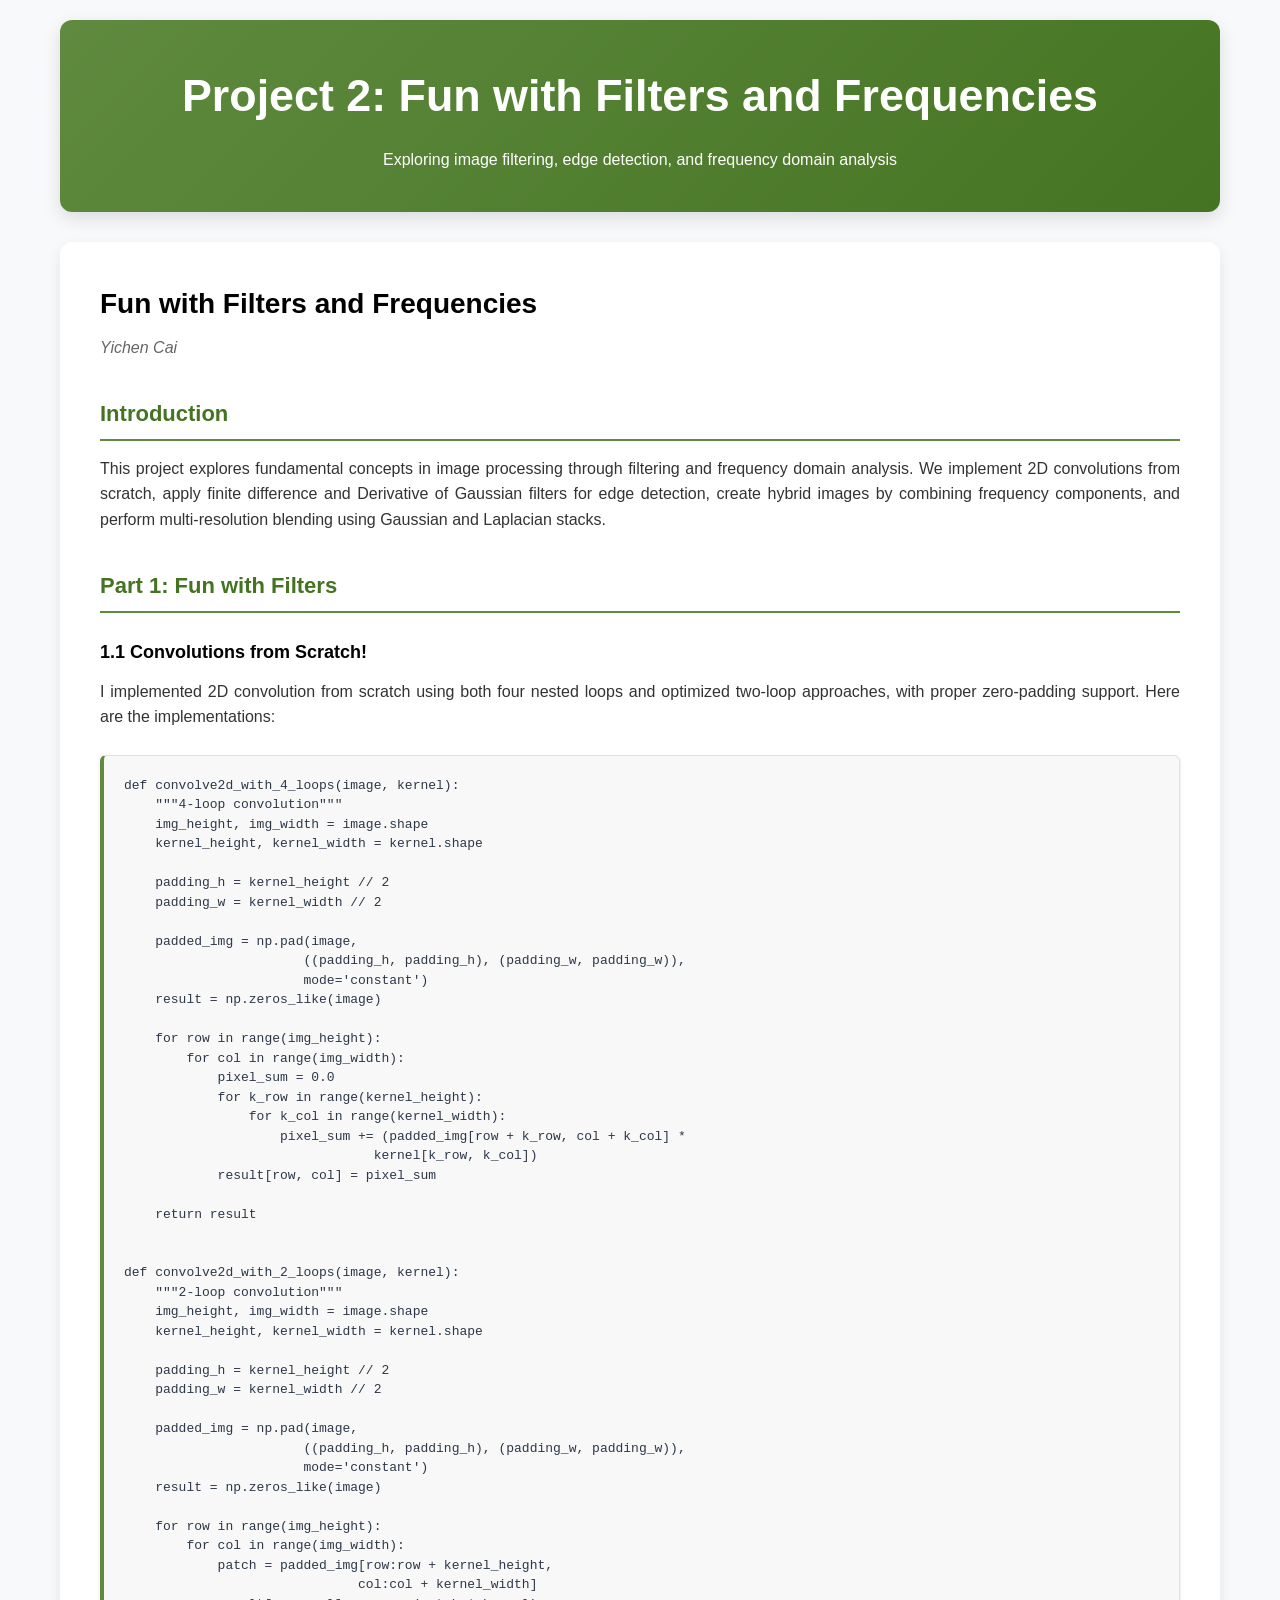
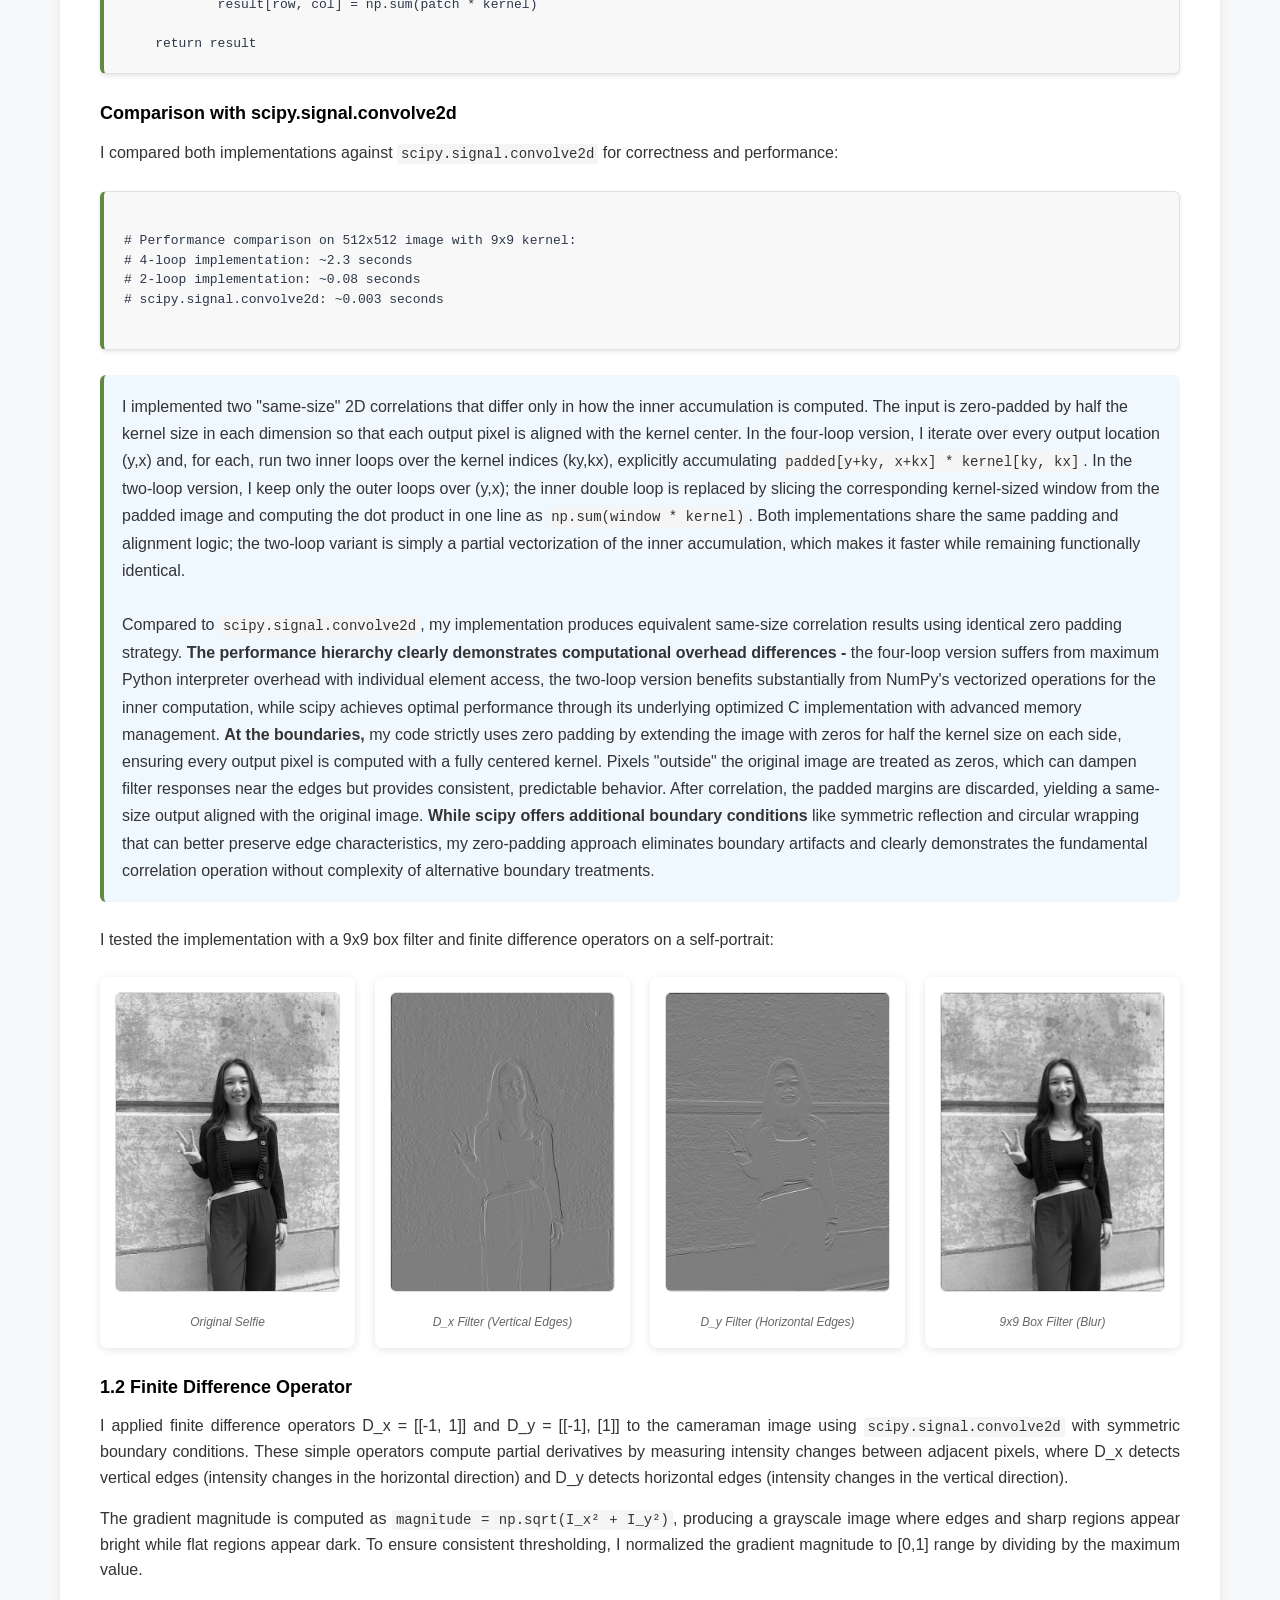
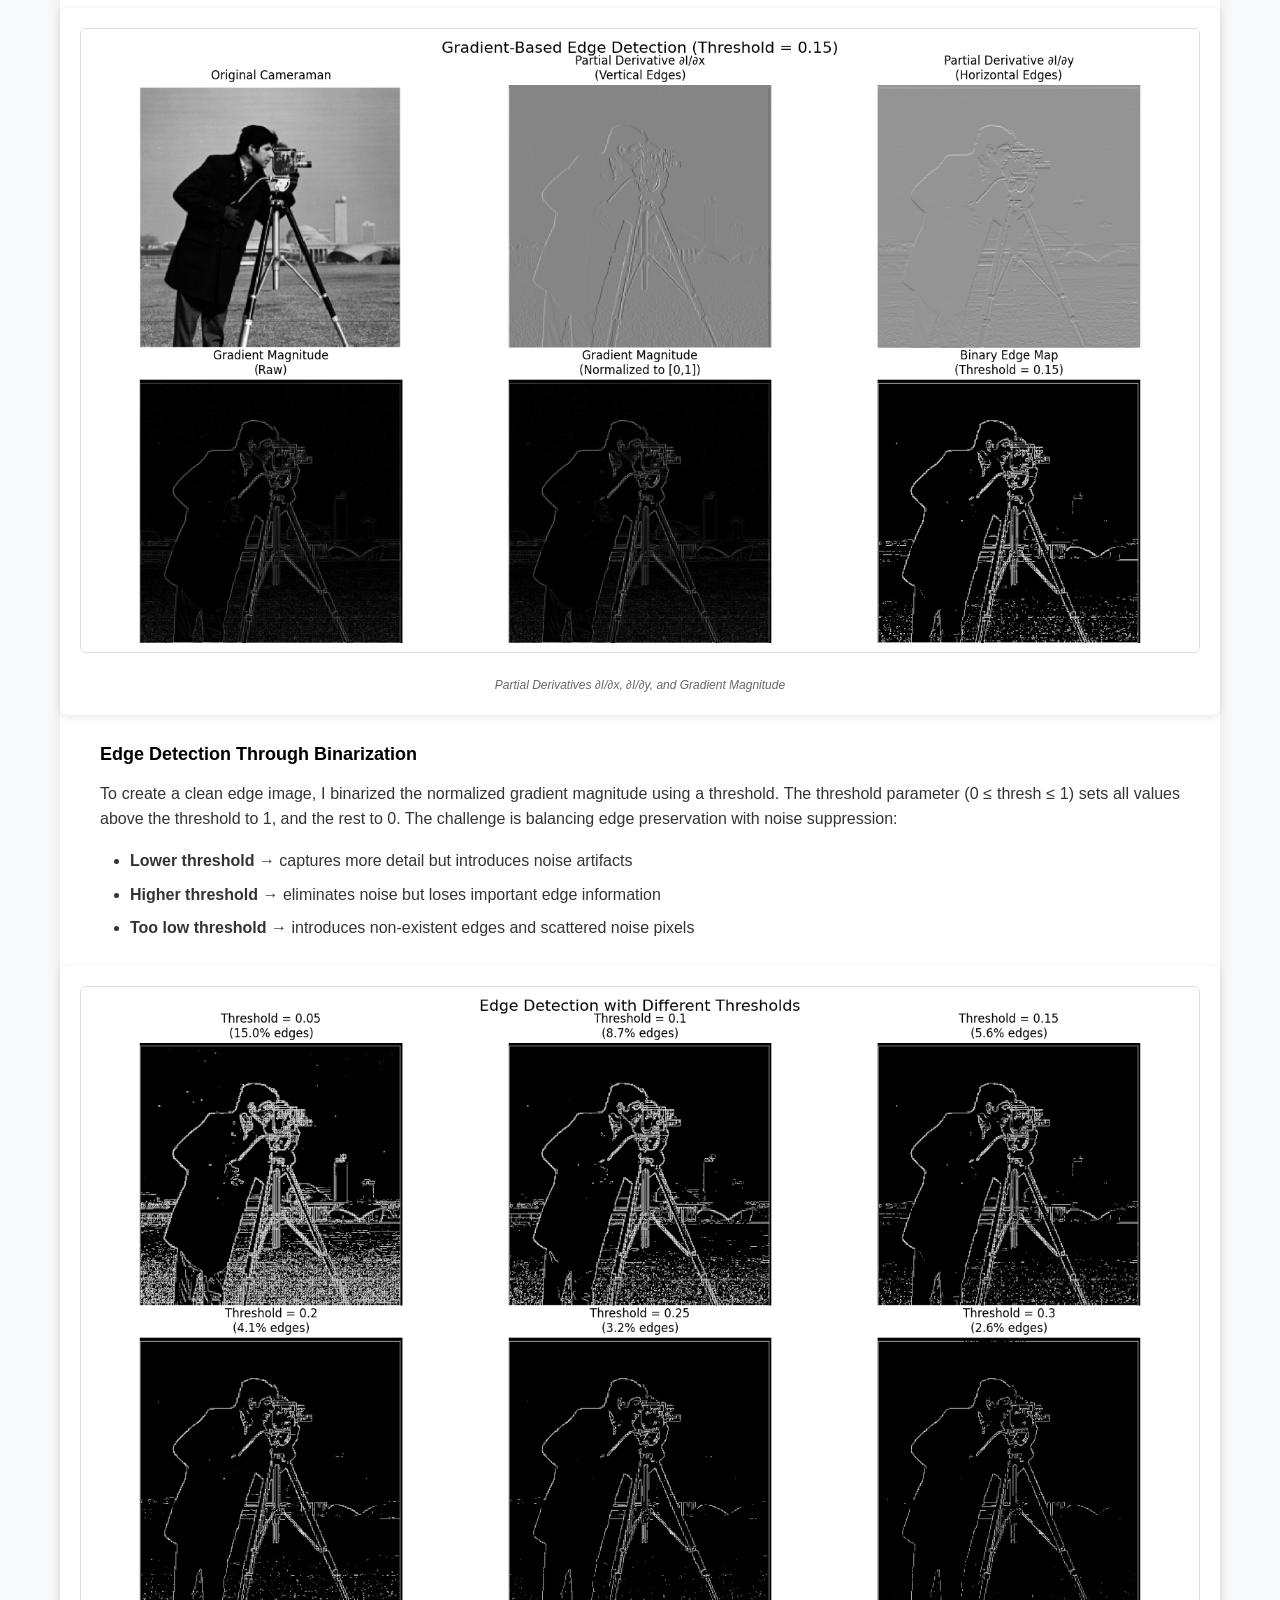
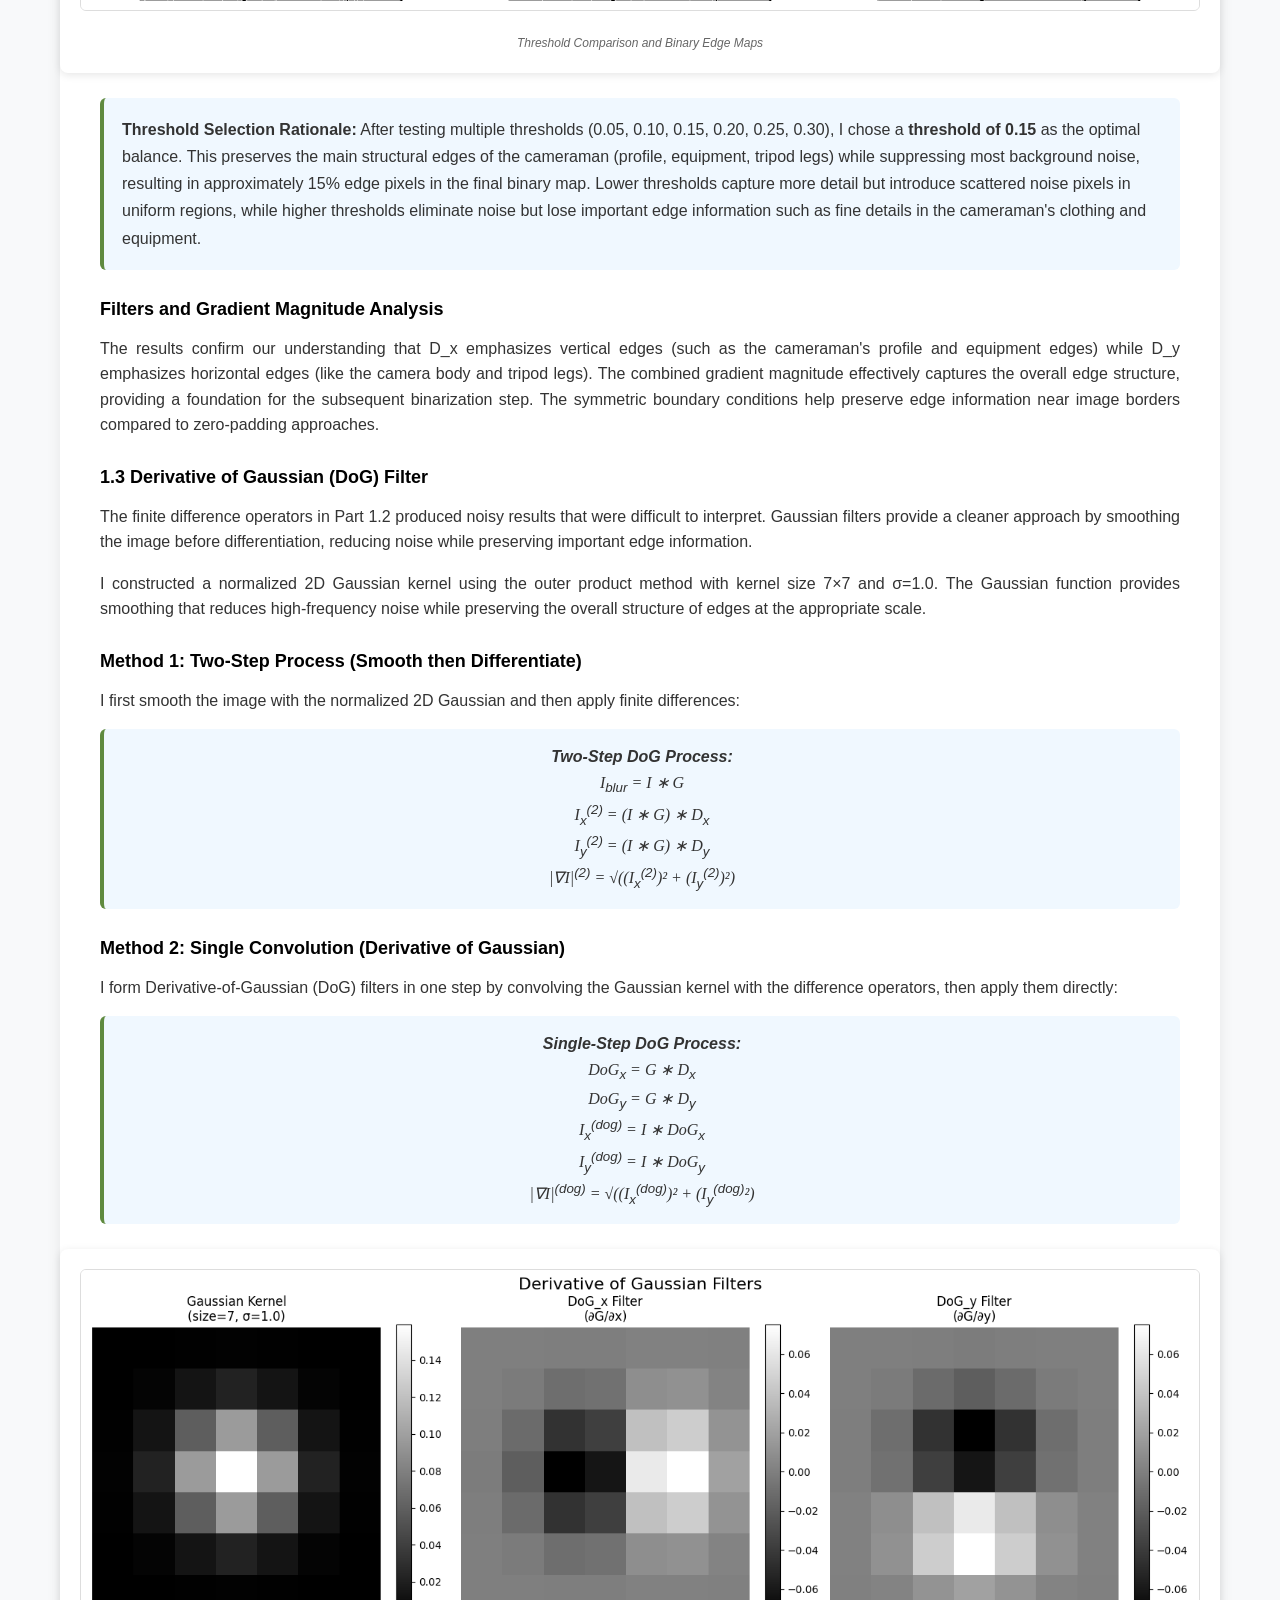
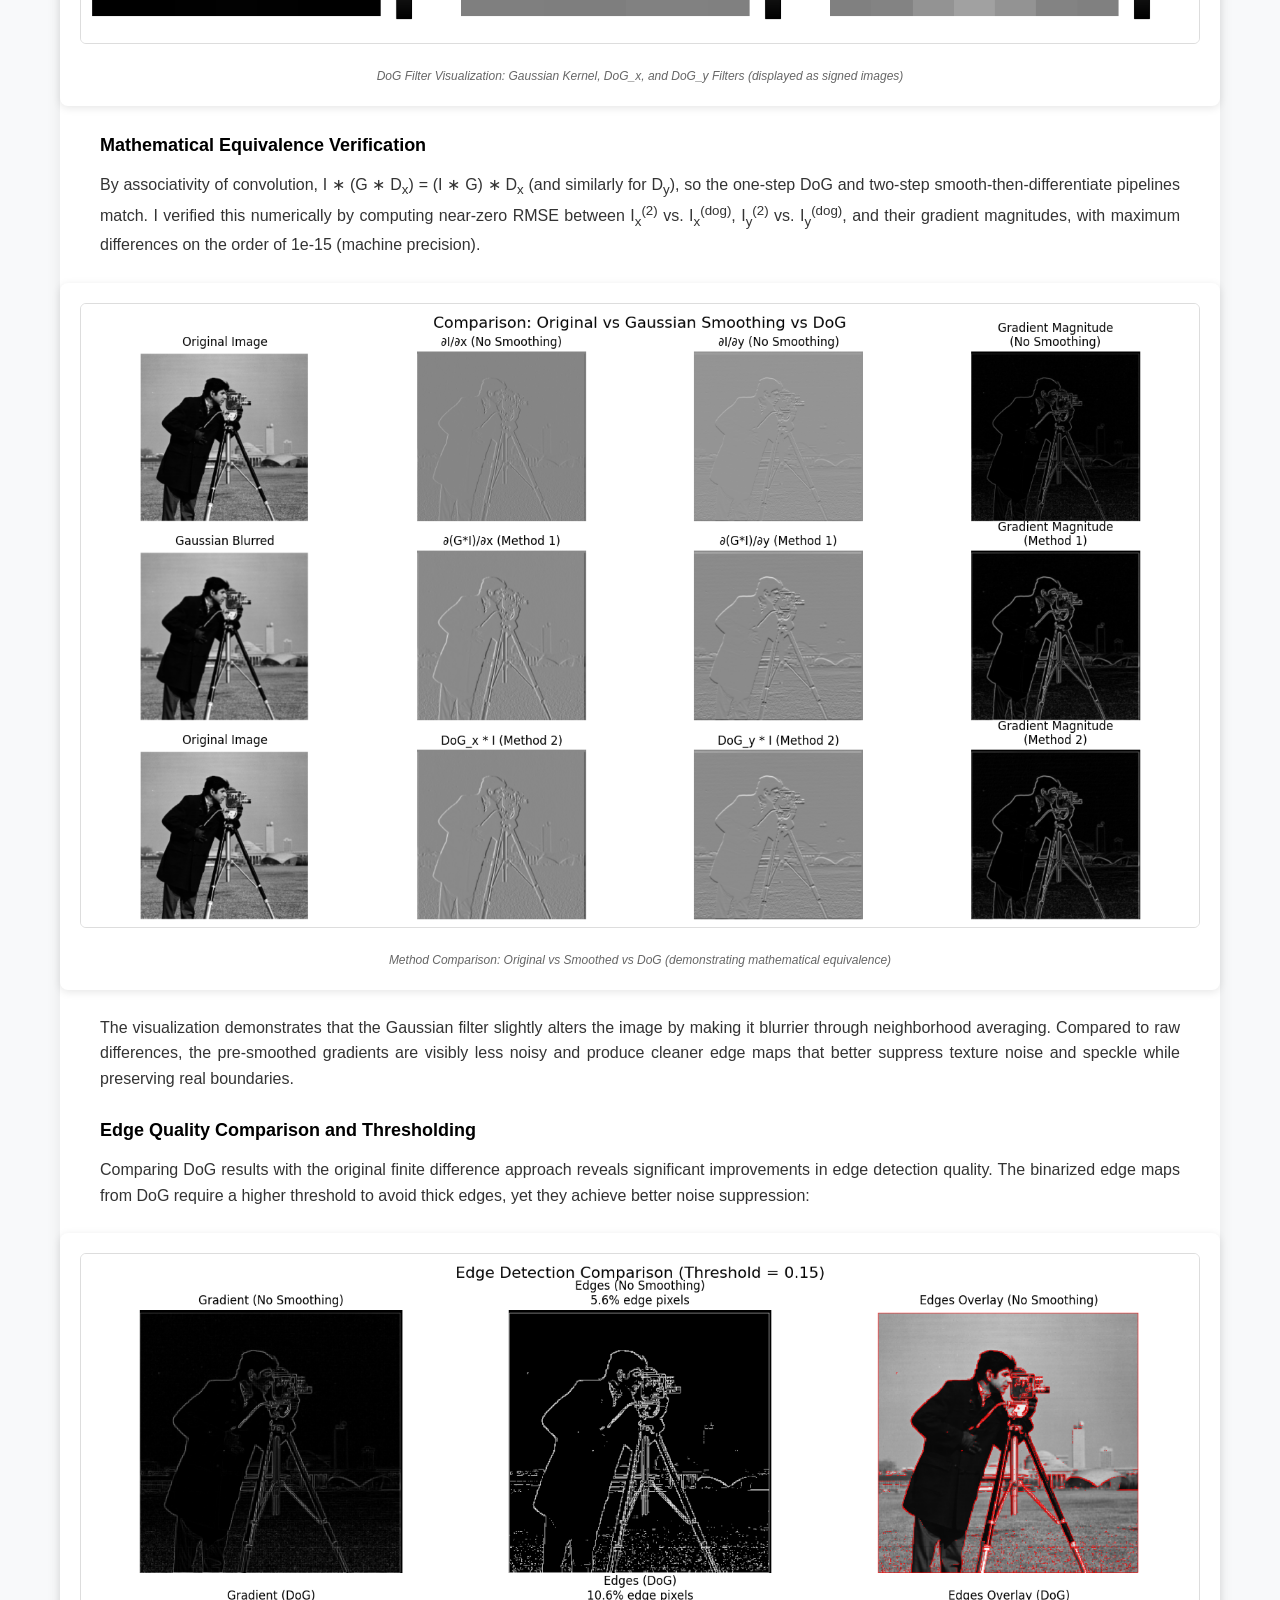
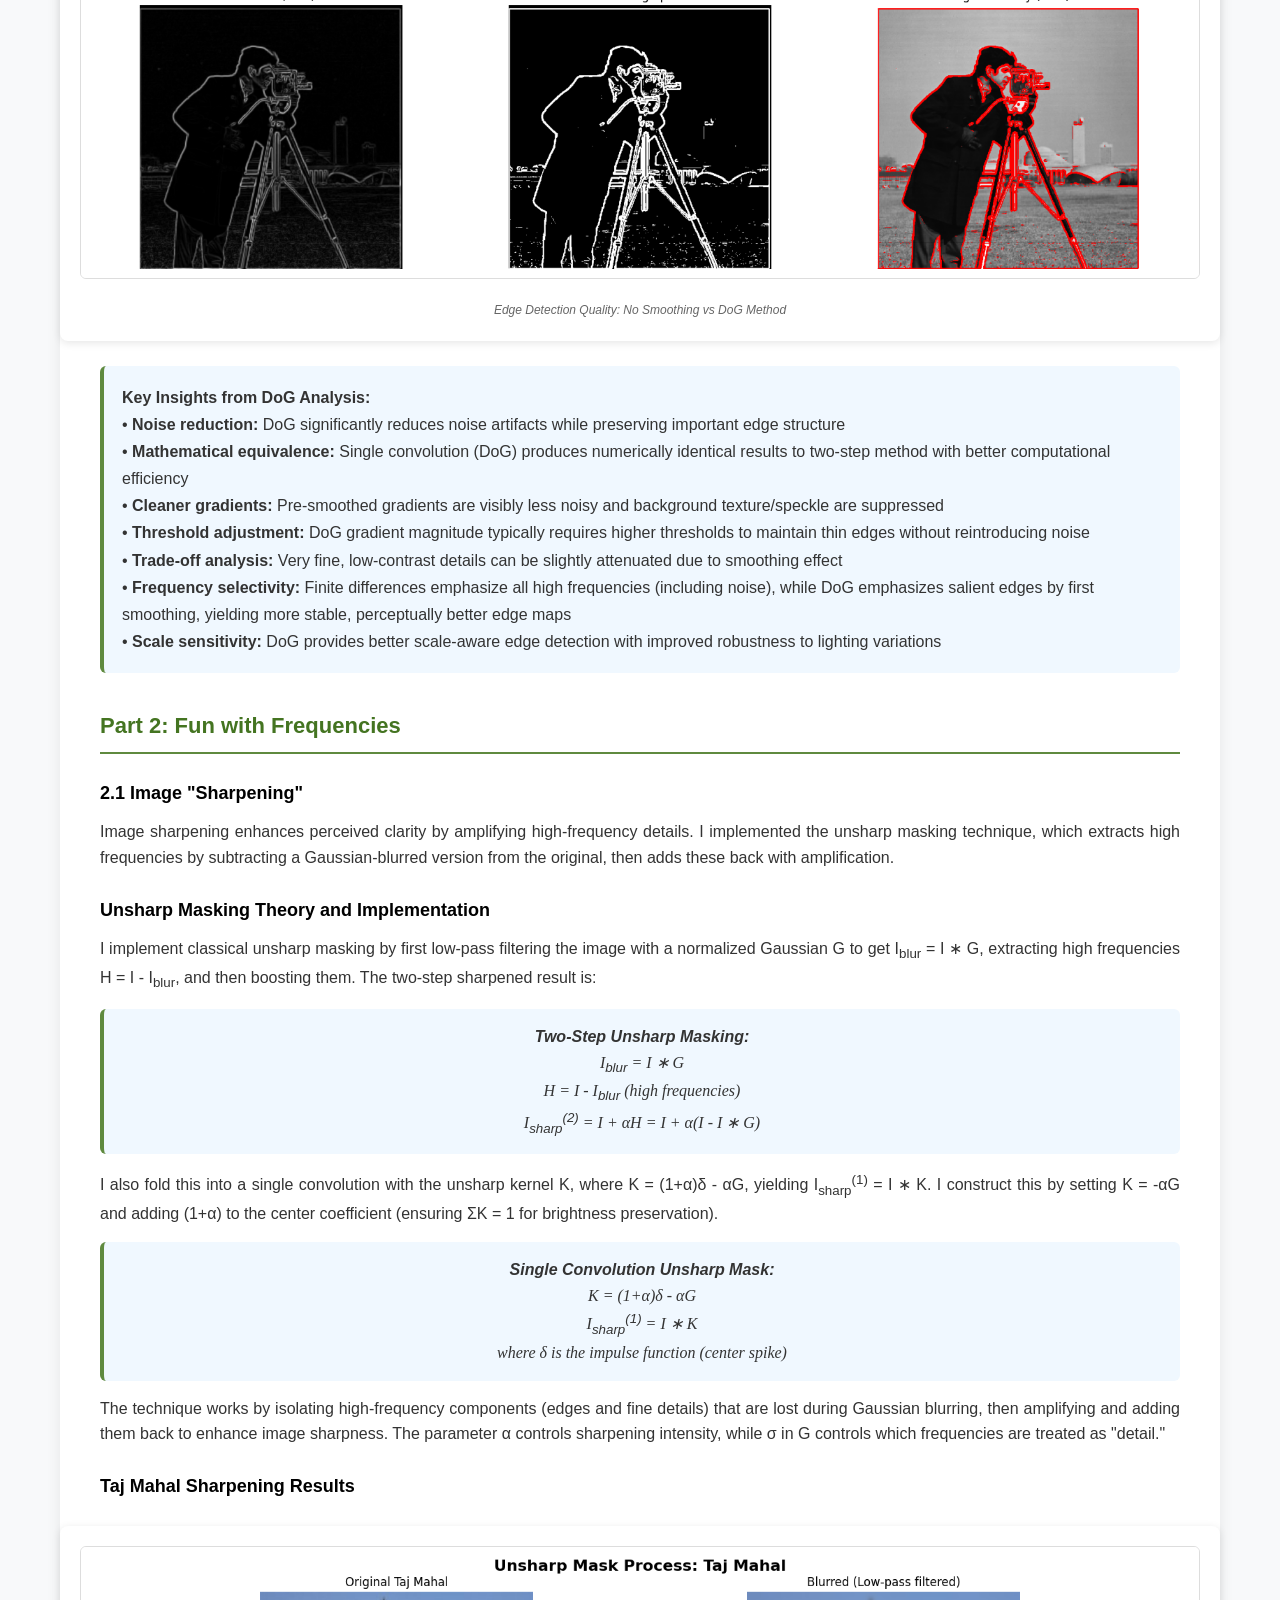
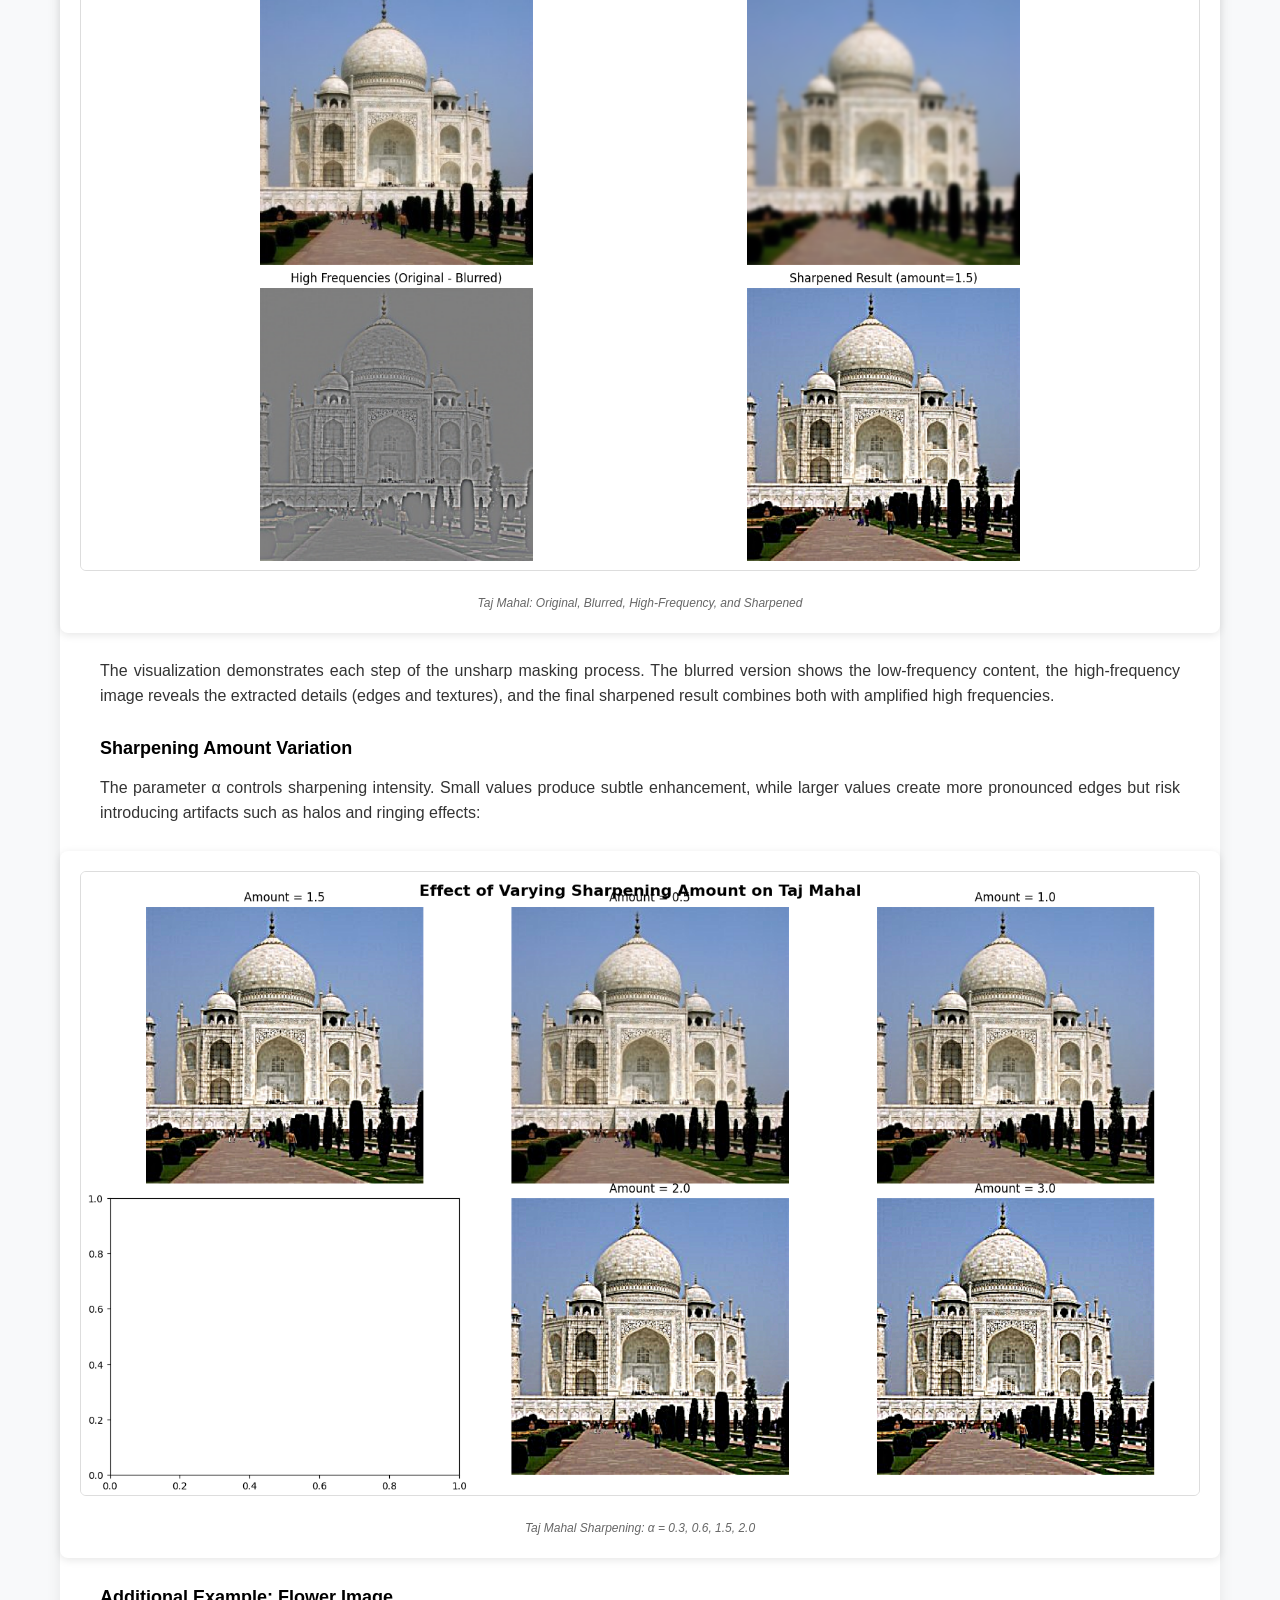
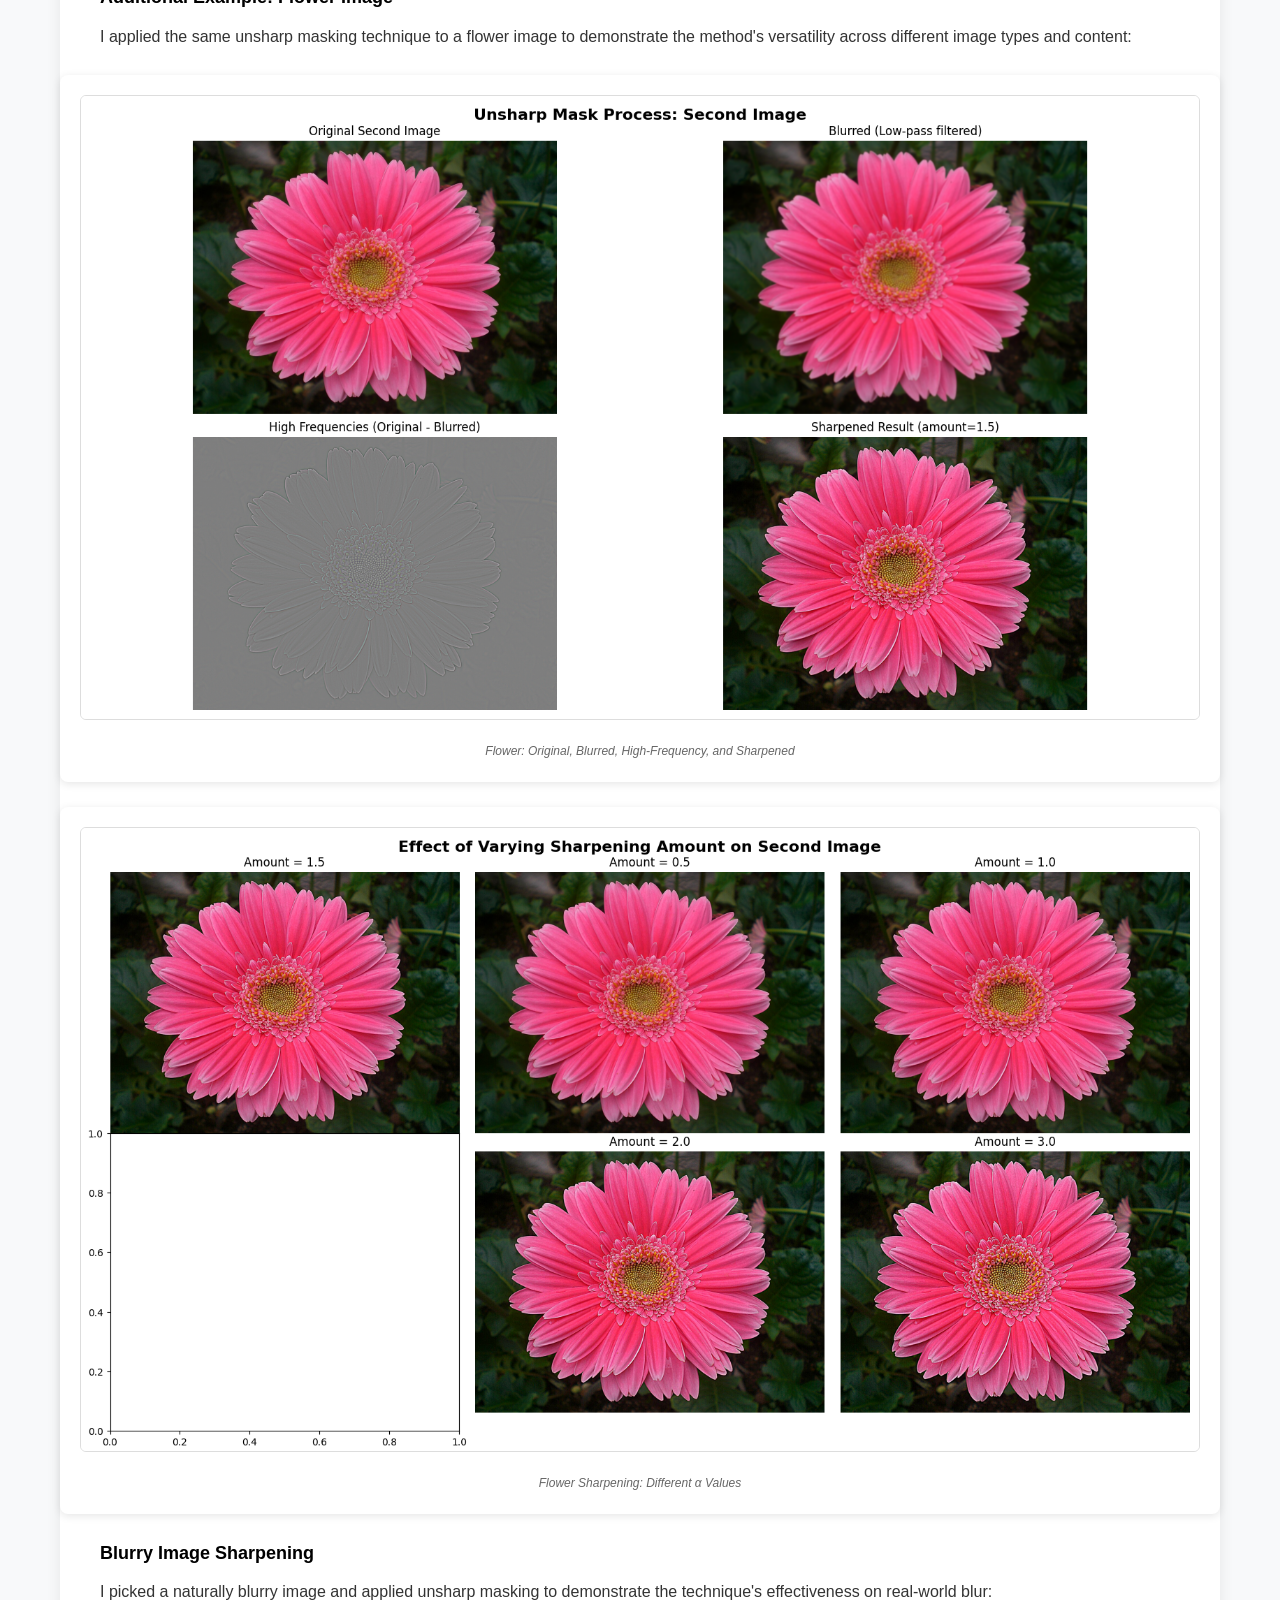
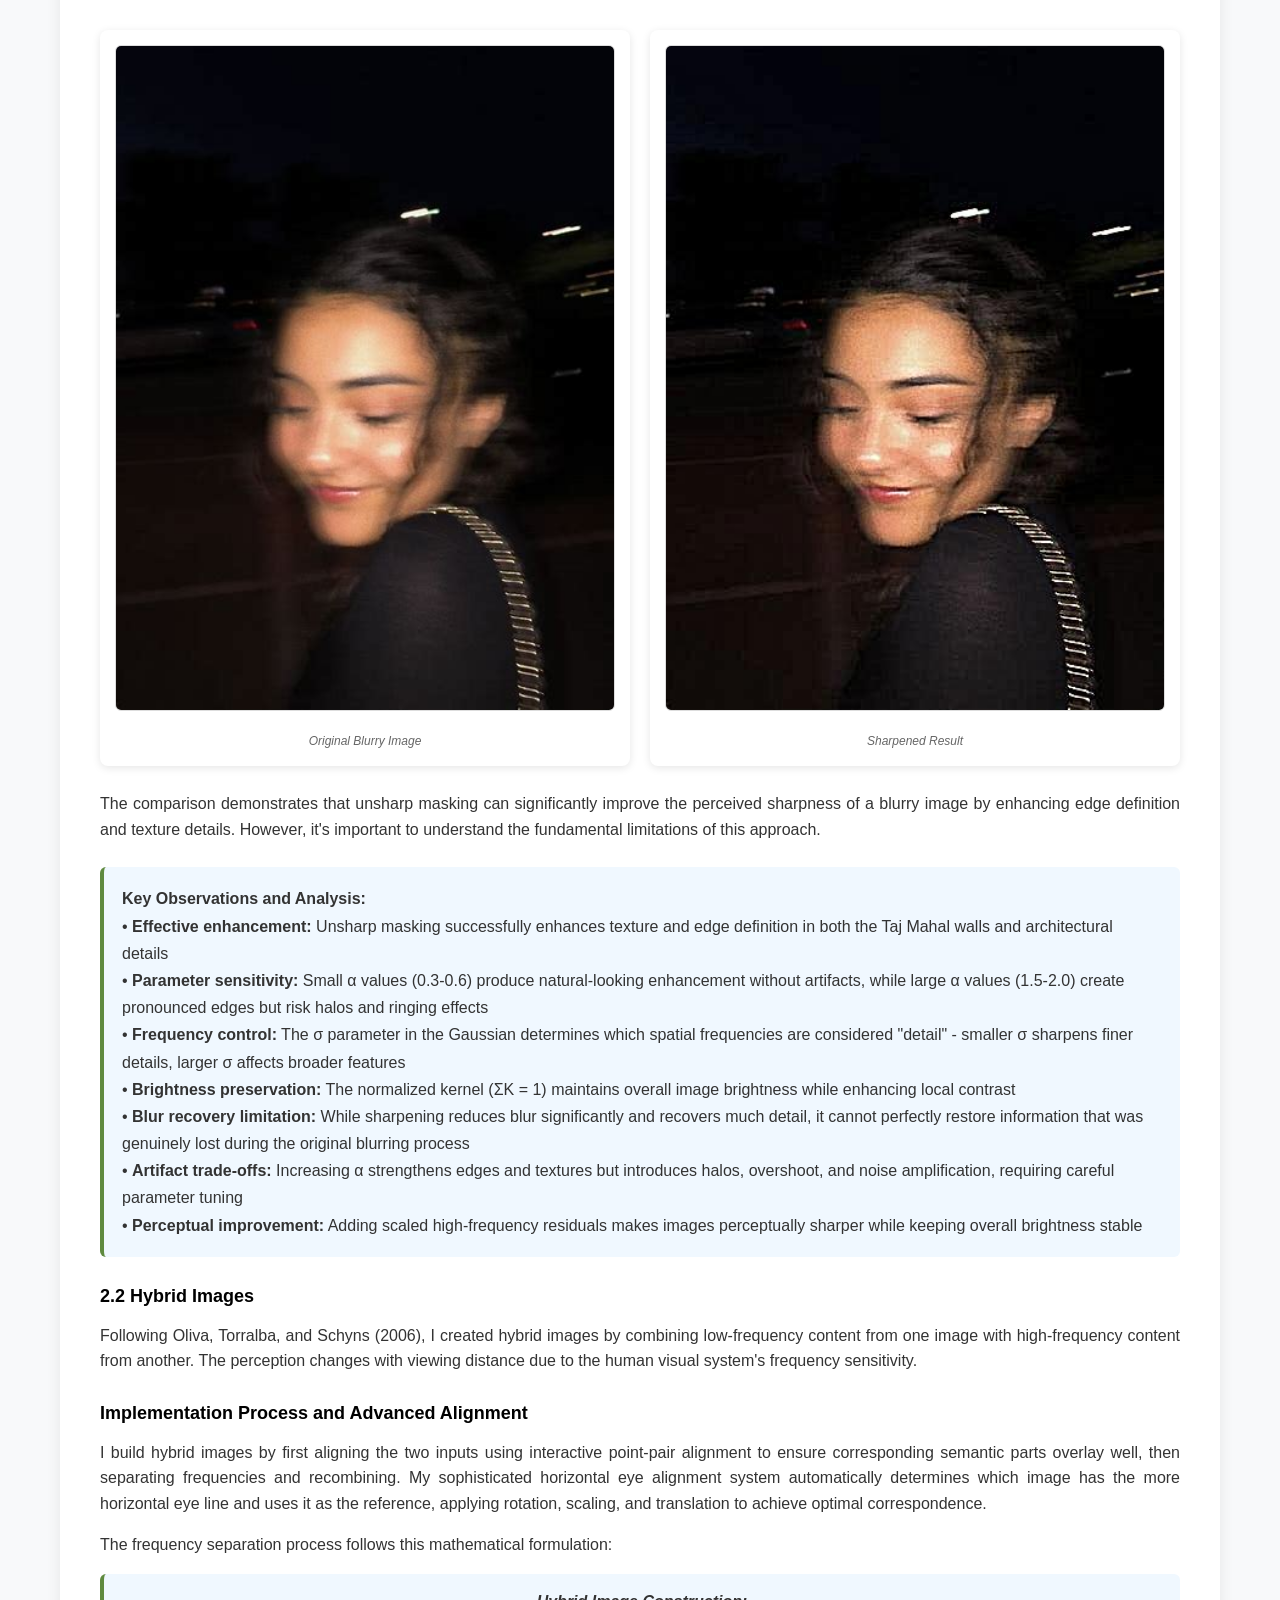
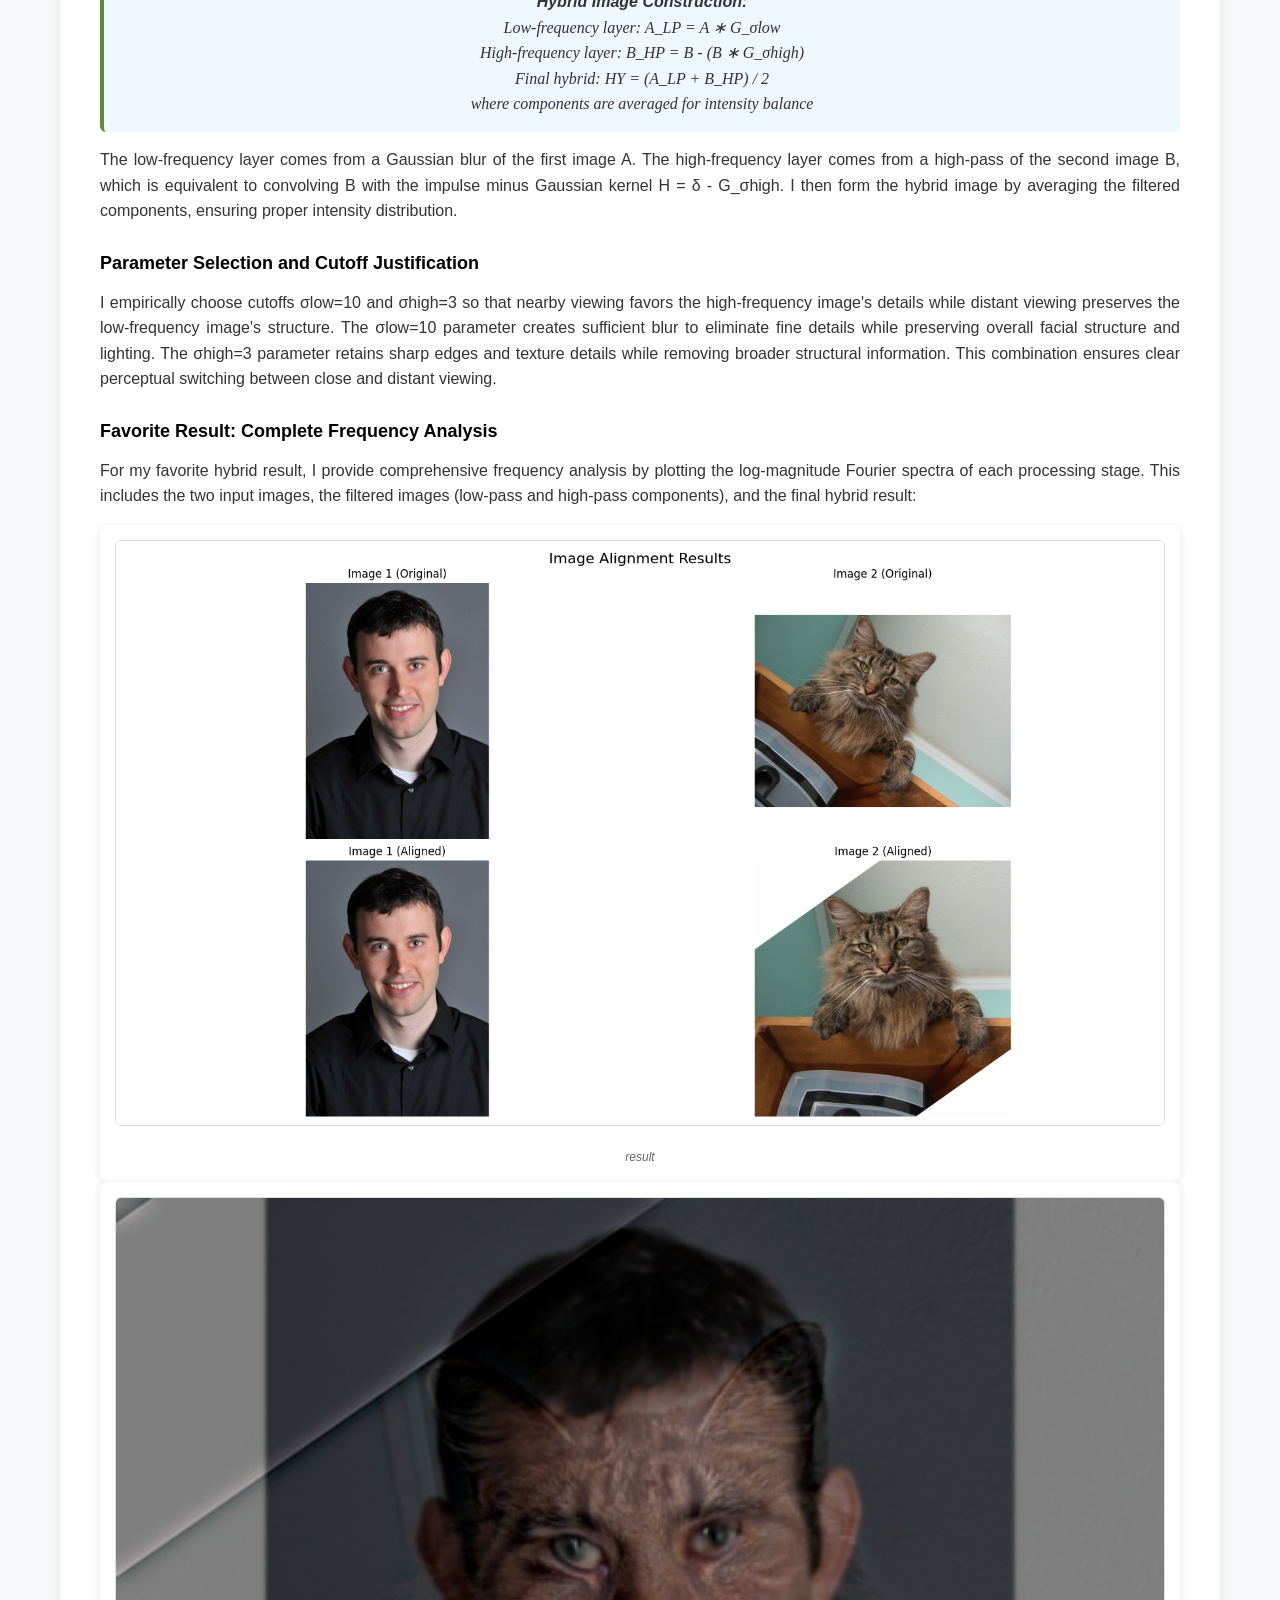
==== commit 81794fd0: "Update project2.html" ====
--- a/project2.html
+++ b/project2.html
@@ -526,7 +526,7 @@
         <p>I build hybrid images by first aligning the two inputs using interactive point-pair alignment to ensure corresponding semantic parts overlay well, then separating frequencies and recombining. My sophisticated horizontal eye alignment system automatically determines which image has the more horizontal eye line and uses it as the reference, applying rotation, scaling, and translation to achieve optimal correspondence.</p>
 
         <p>The frequency separation process follows this mathematical formulation:</p>
-
+     
         <div class="formula">
             <strong>Hybrid Image Construction:</strong><br>
             Low-frequency layer: A_LP = A ∗ G_σlow<br>
@@ -542,7 +542,10 @@
 
         <h3>Favorite Result: Complete Frequency Analysis</h3>
         <p>For my favorite hybrid result, I provide comprehensive frequency analysis by plotting the log-magnitude Fourier spectra of each processing stage. This includes the two input images, the filtered images (low-pass and high-pass components), and the final hybrid result:</p>
-        
+        <div class="result-item">
+            <img src="Figure_100.png" alt=" ">
+            <div class="result-caption">result</div>
+        </div>
          <div class="result-item">
             <img src="hybrid_hgfhg.jpg" alt=" ">
             <div class="result-caption">result</div>
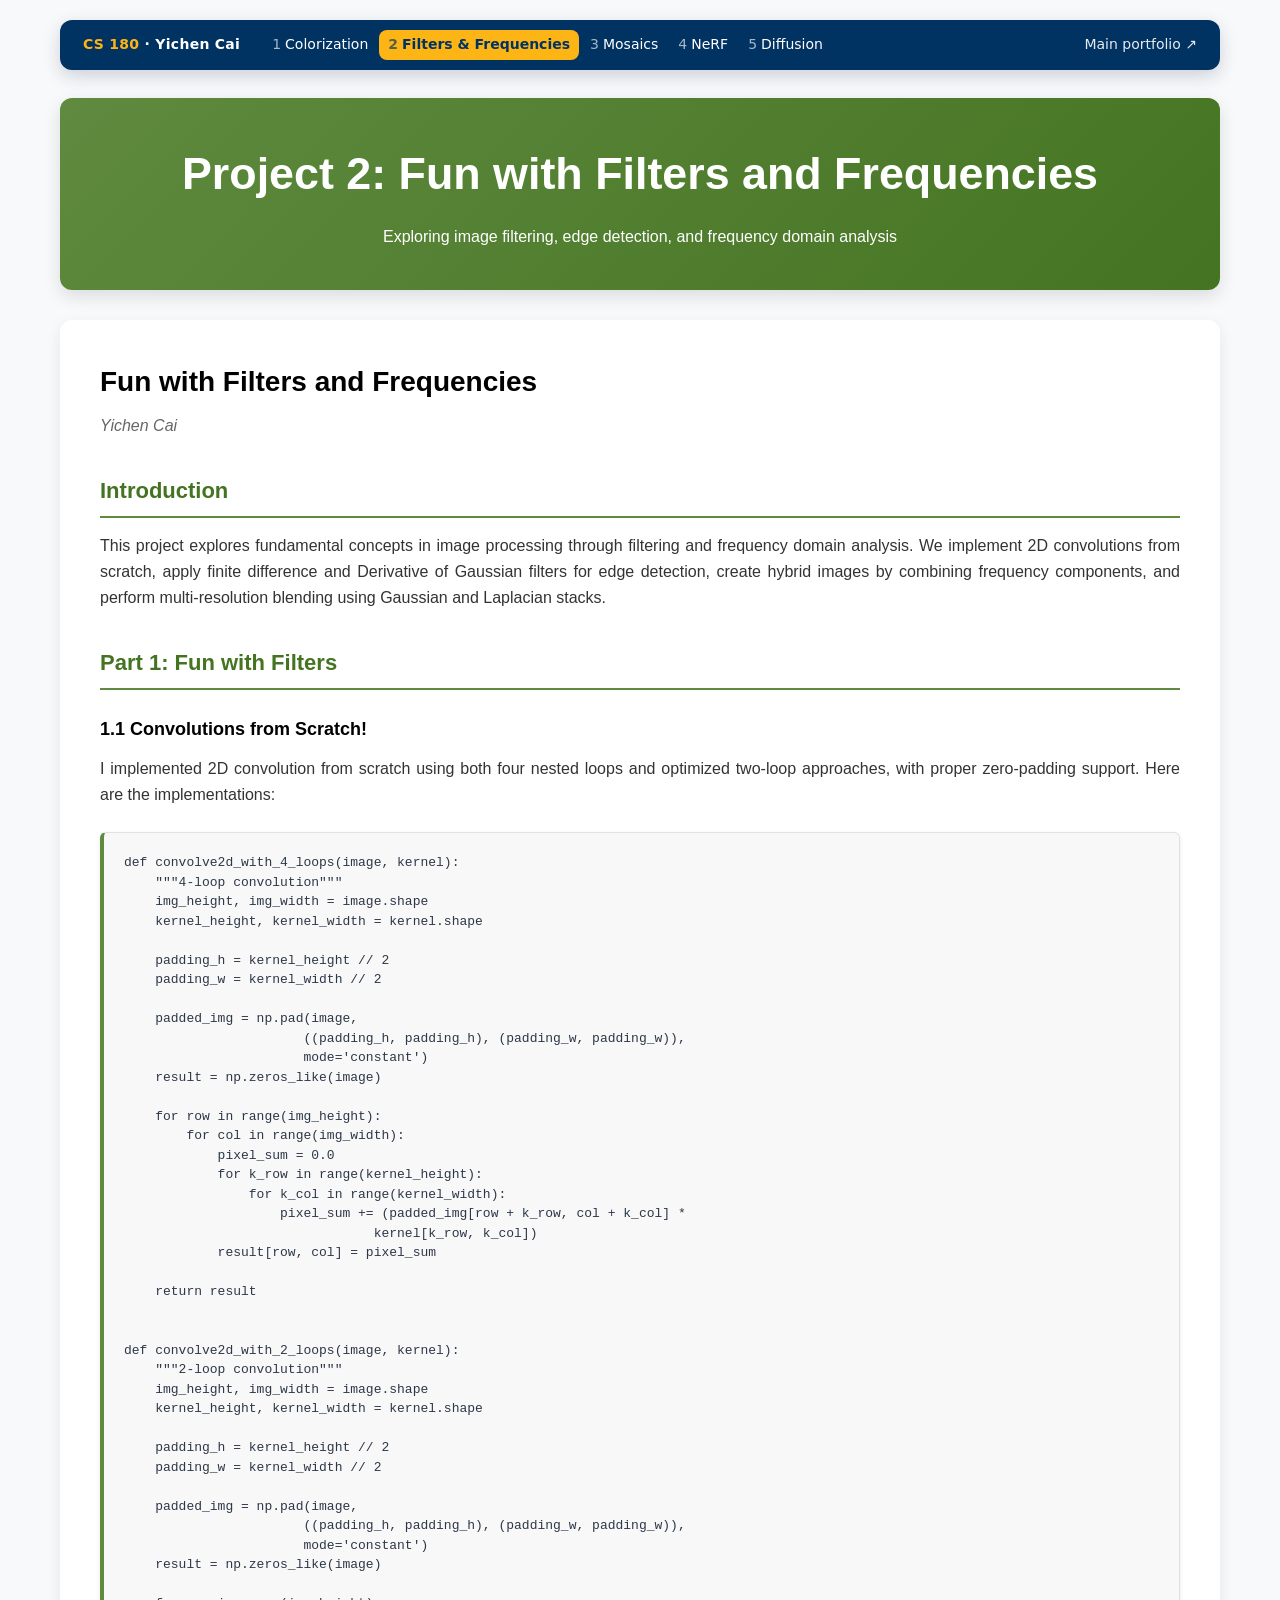
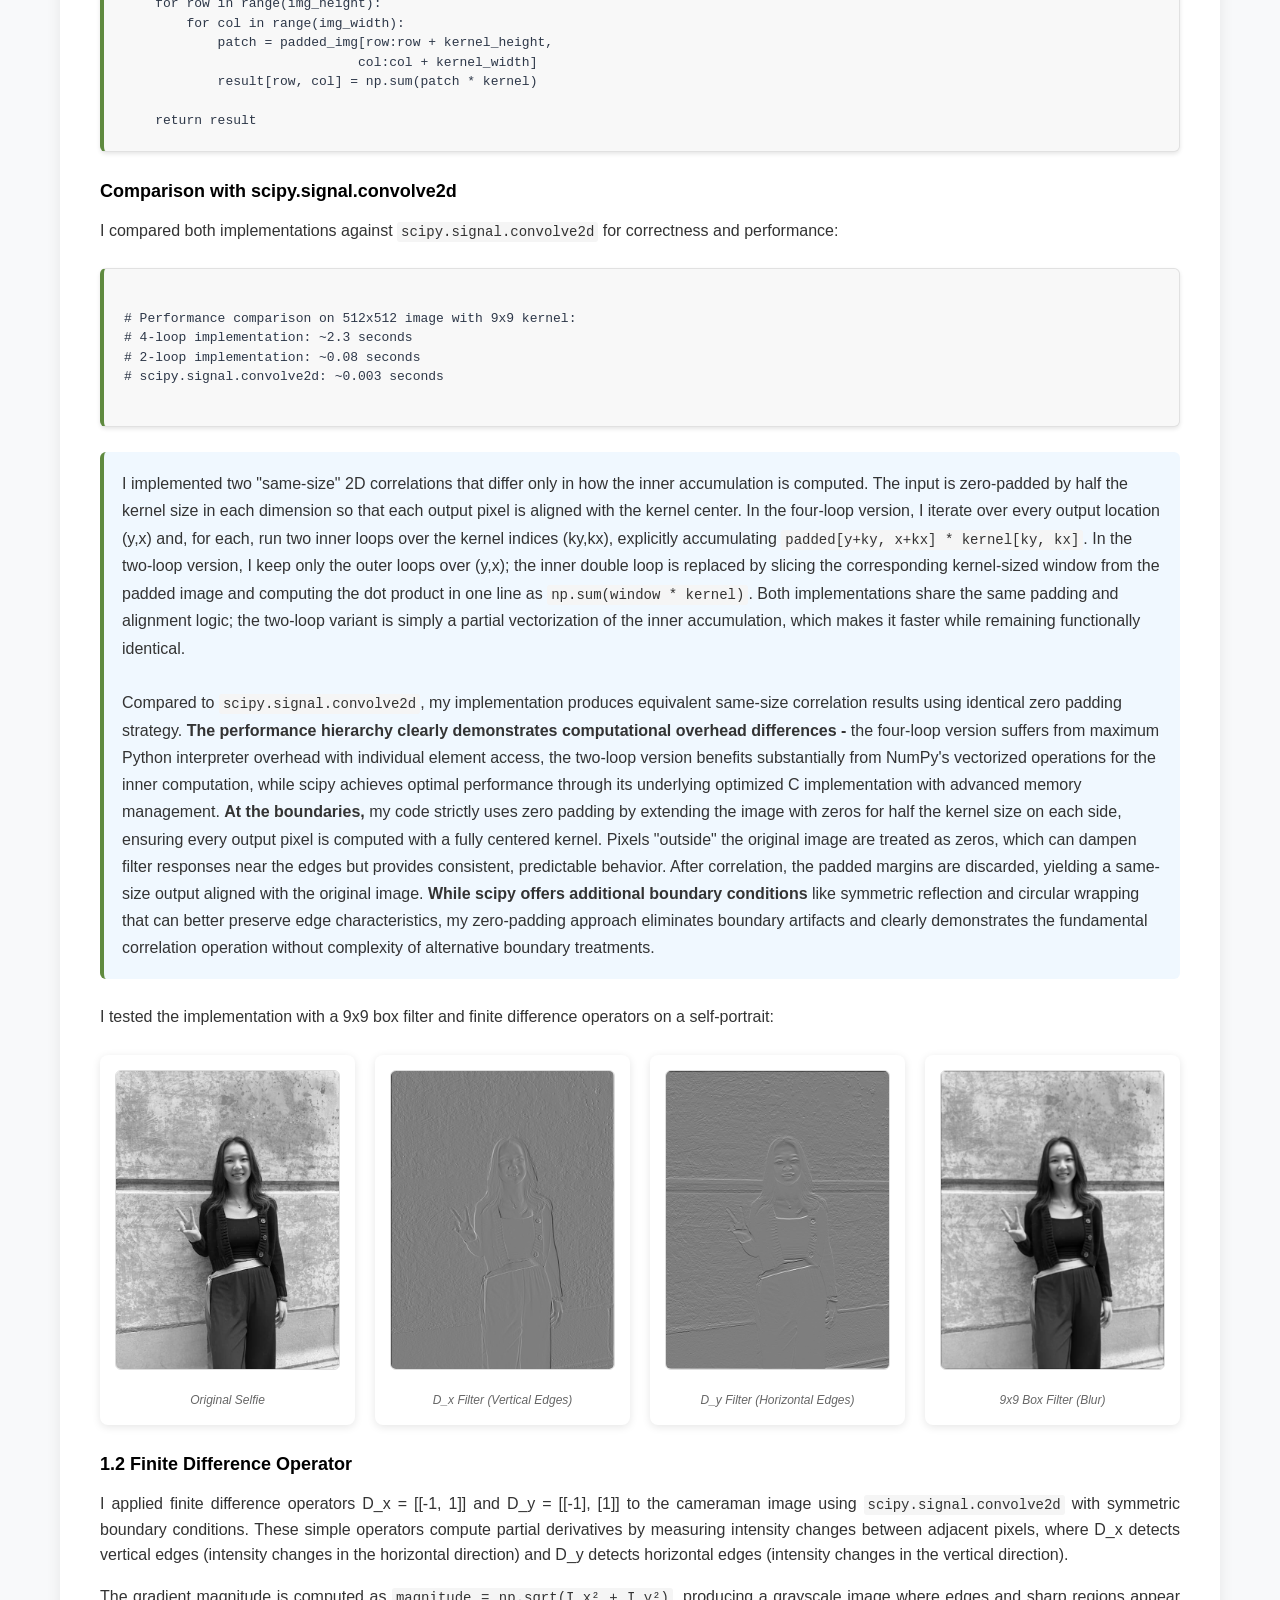
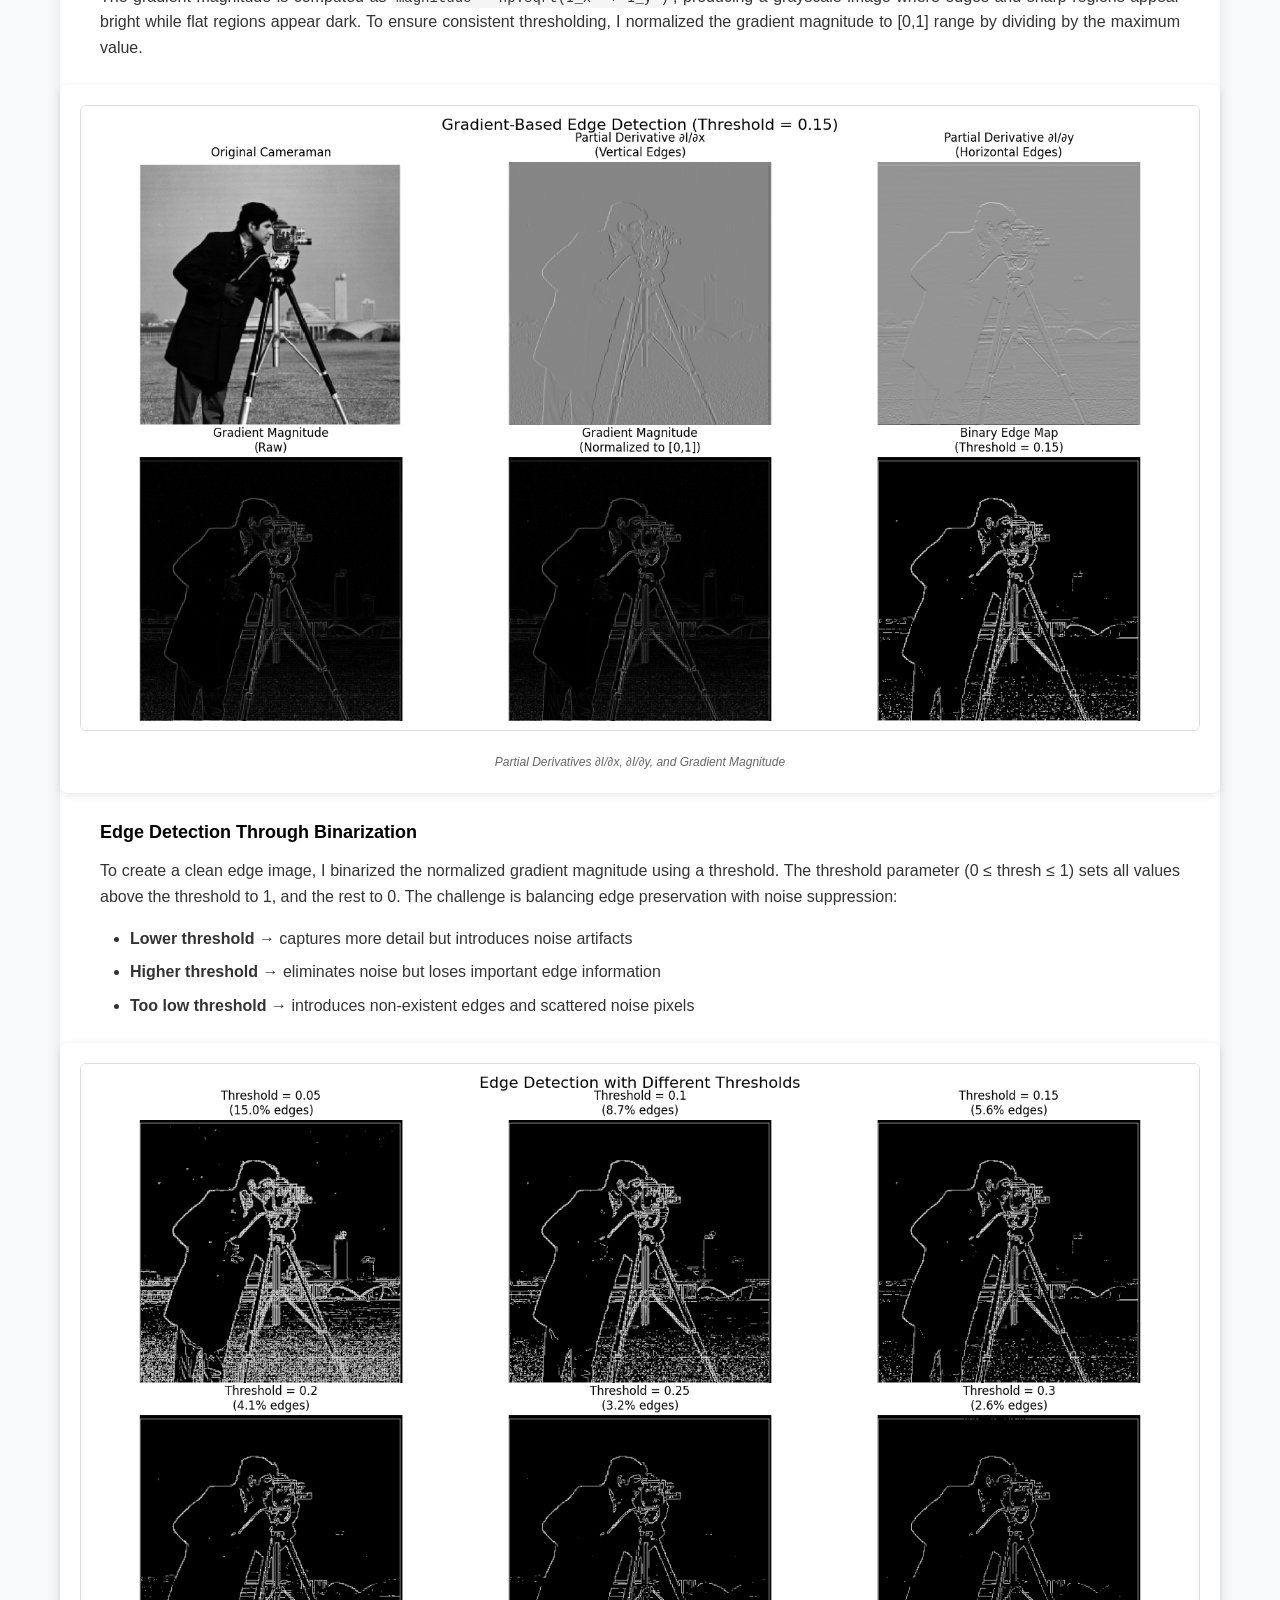
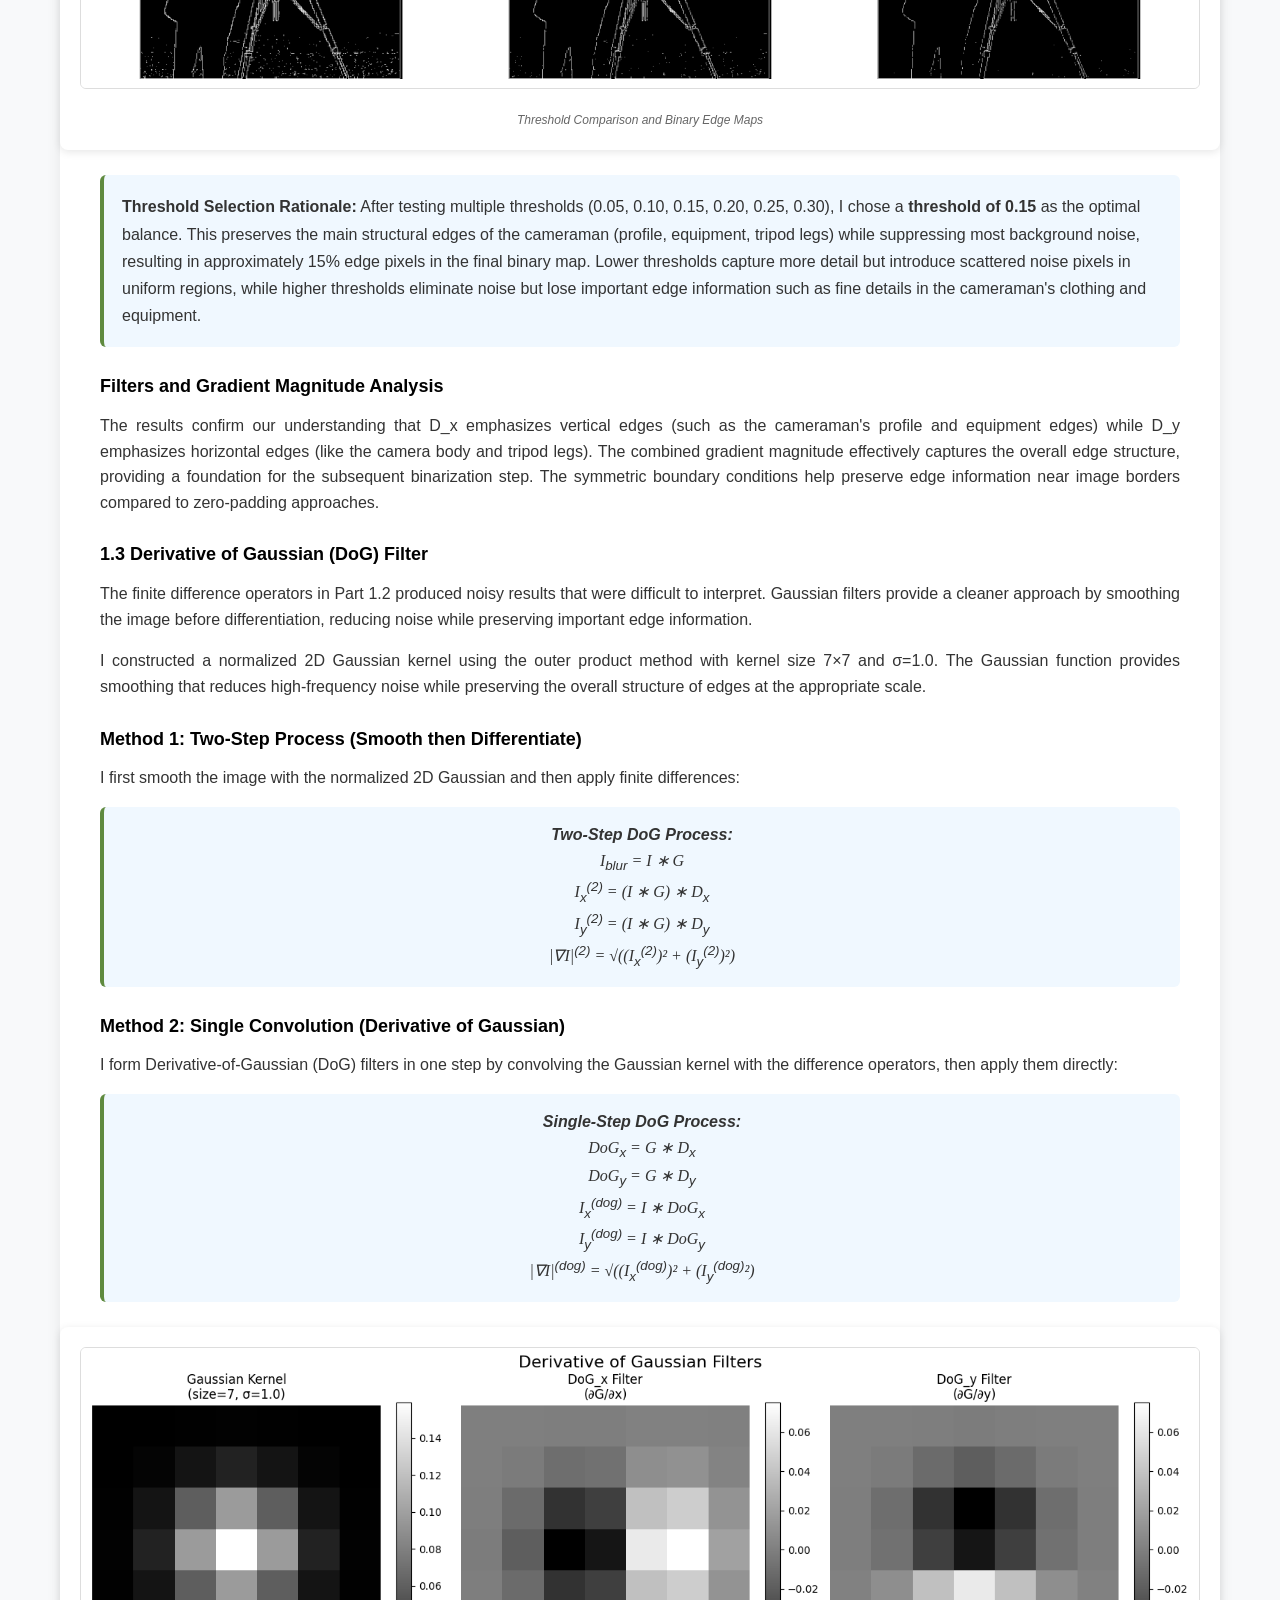
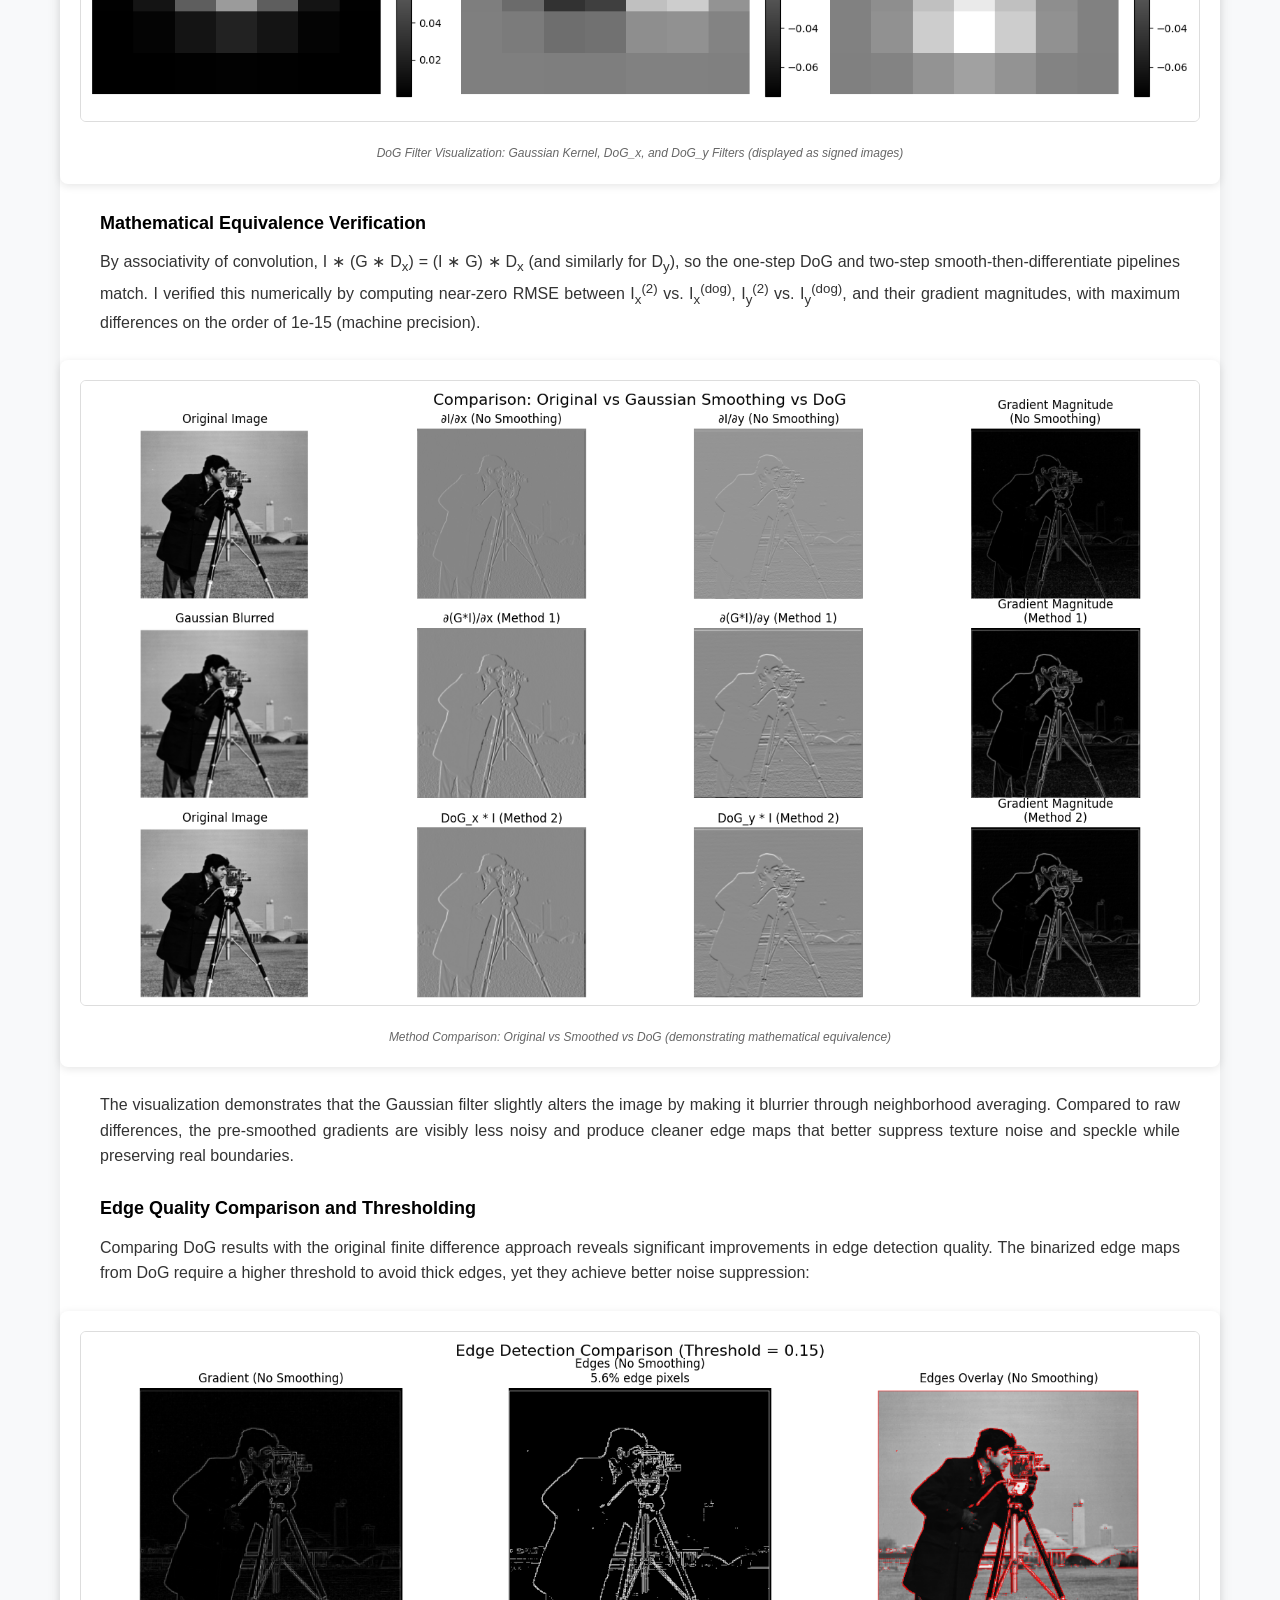
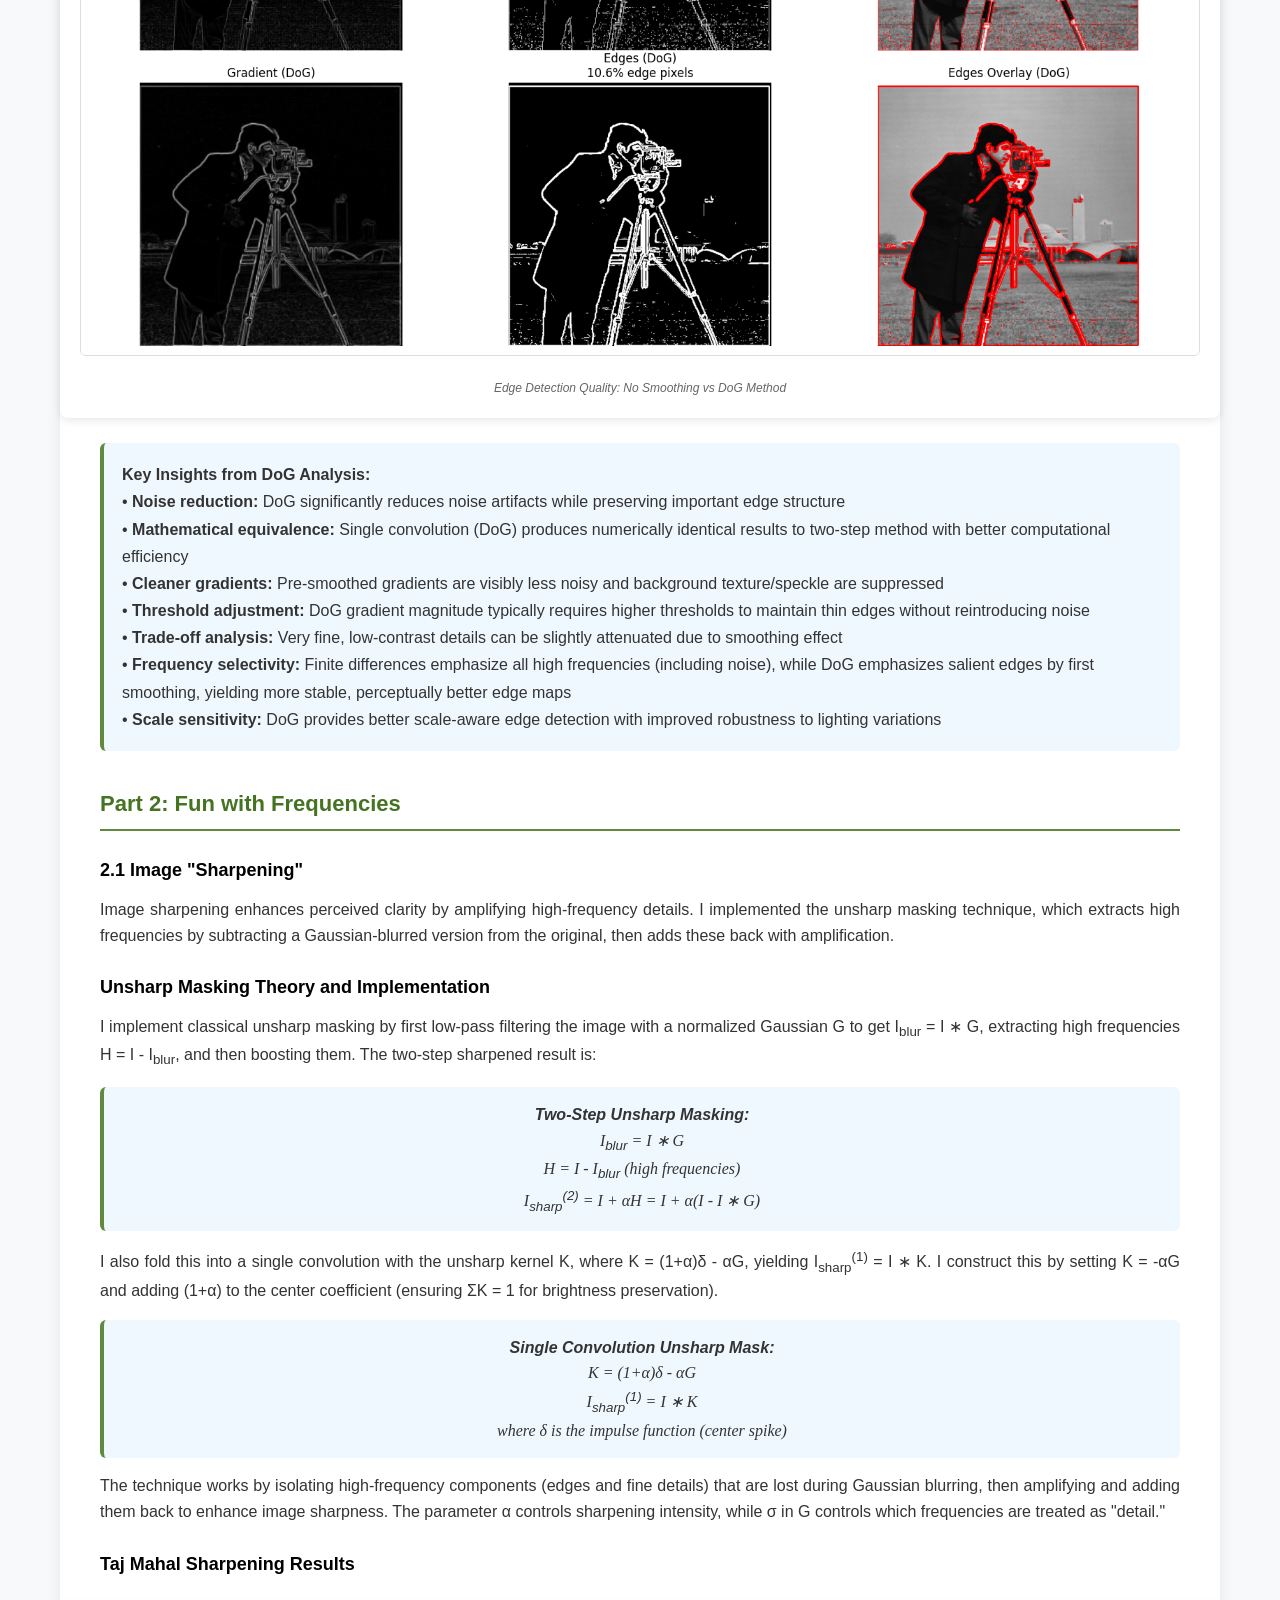
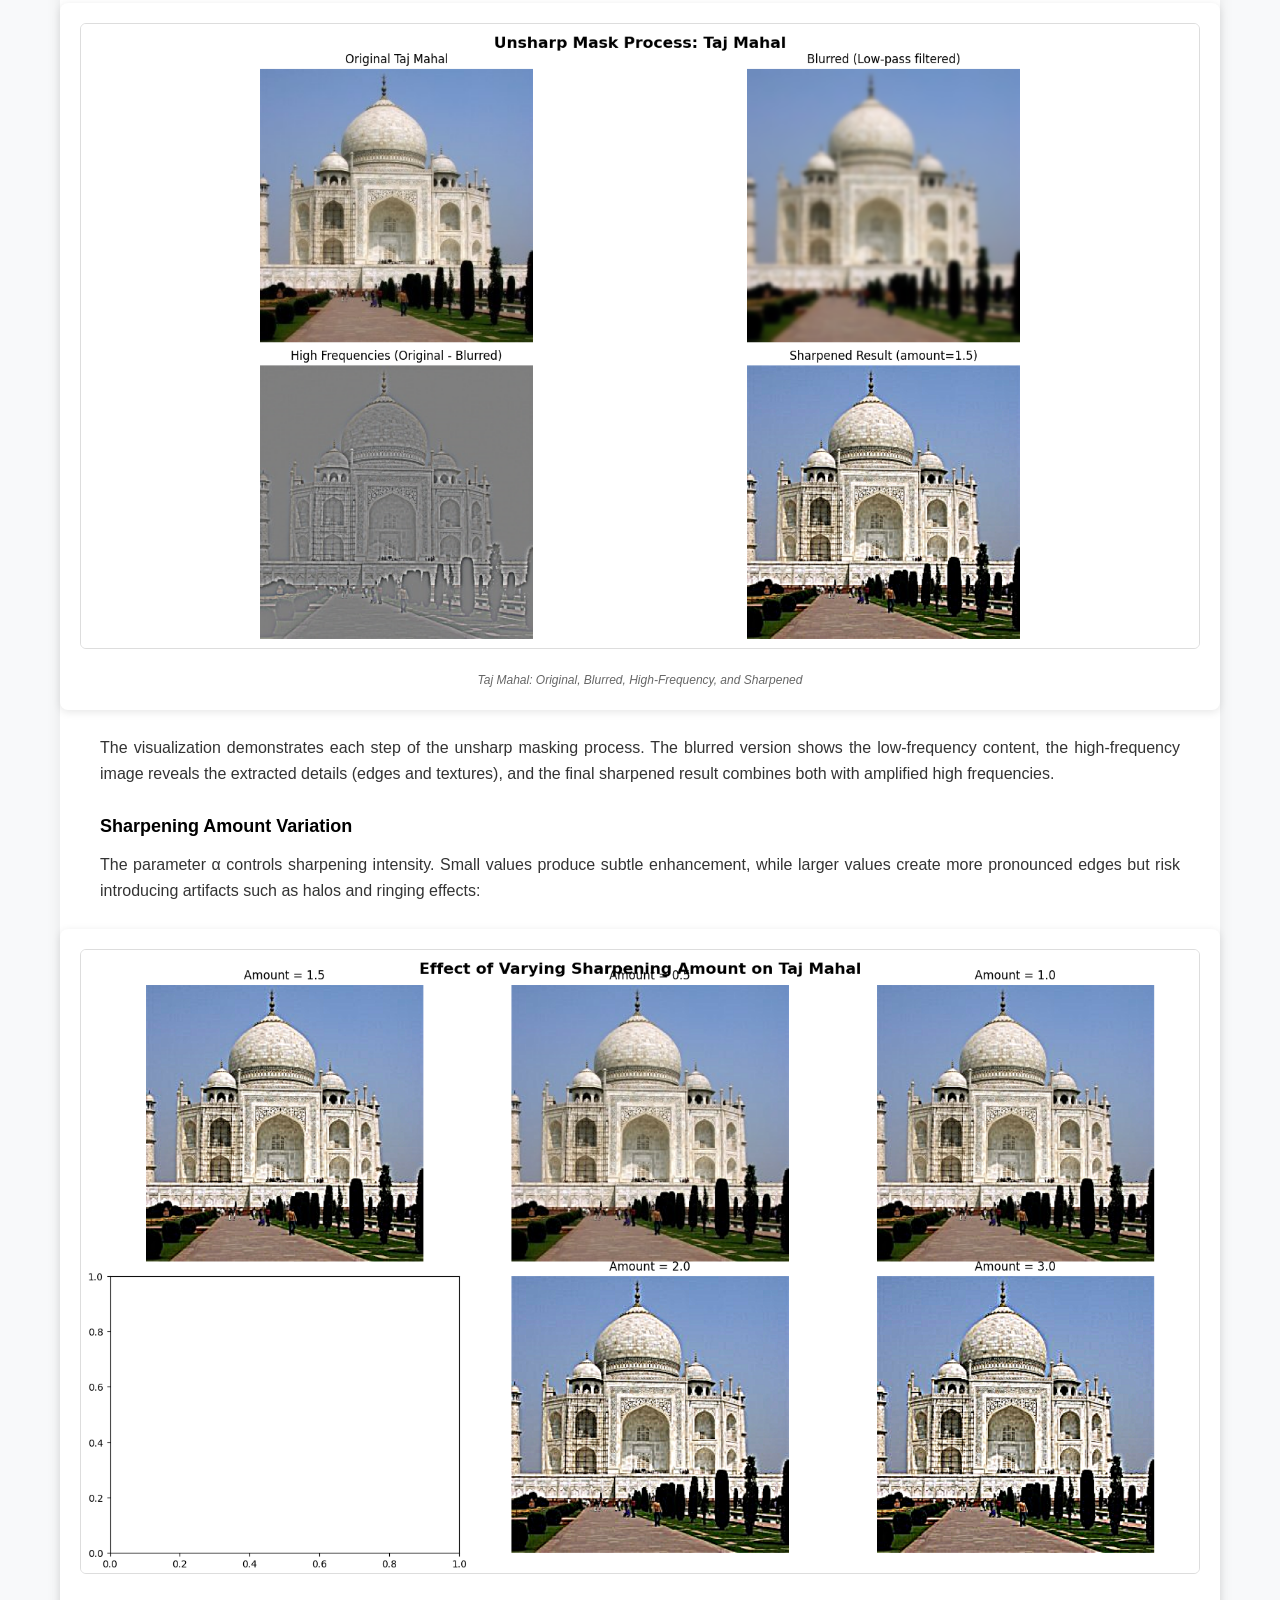
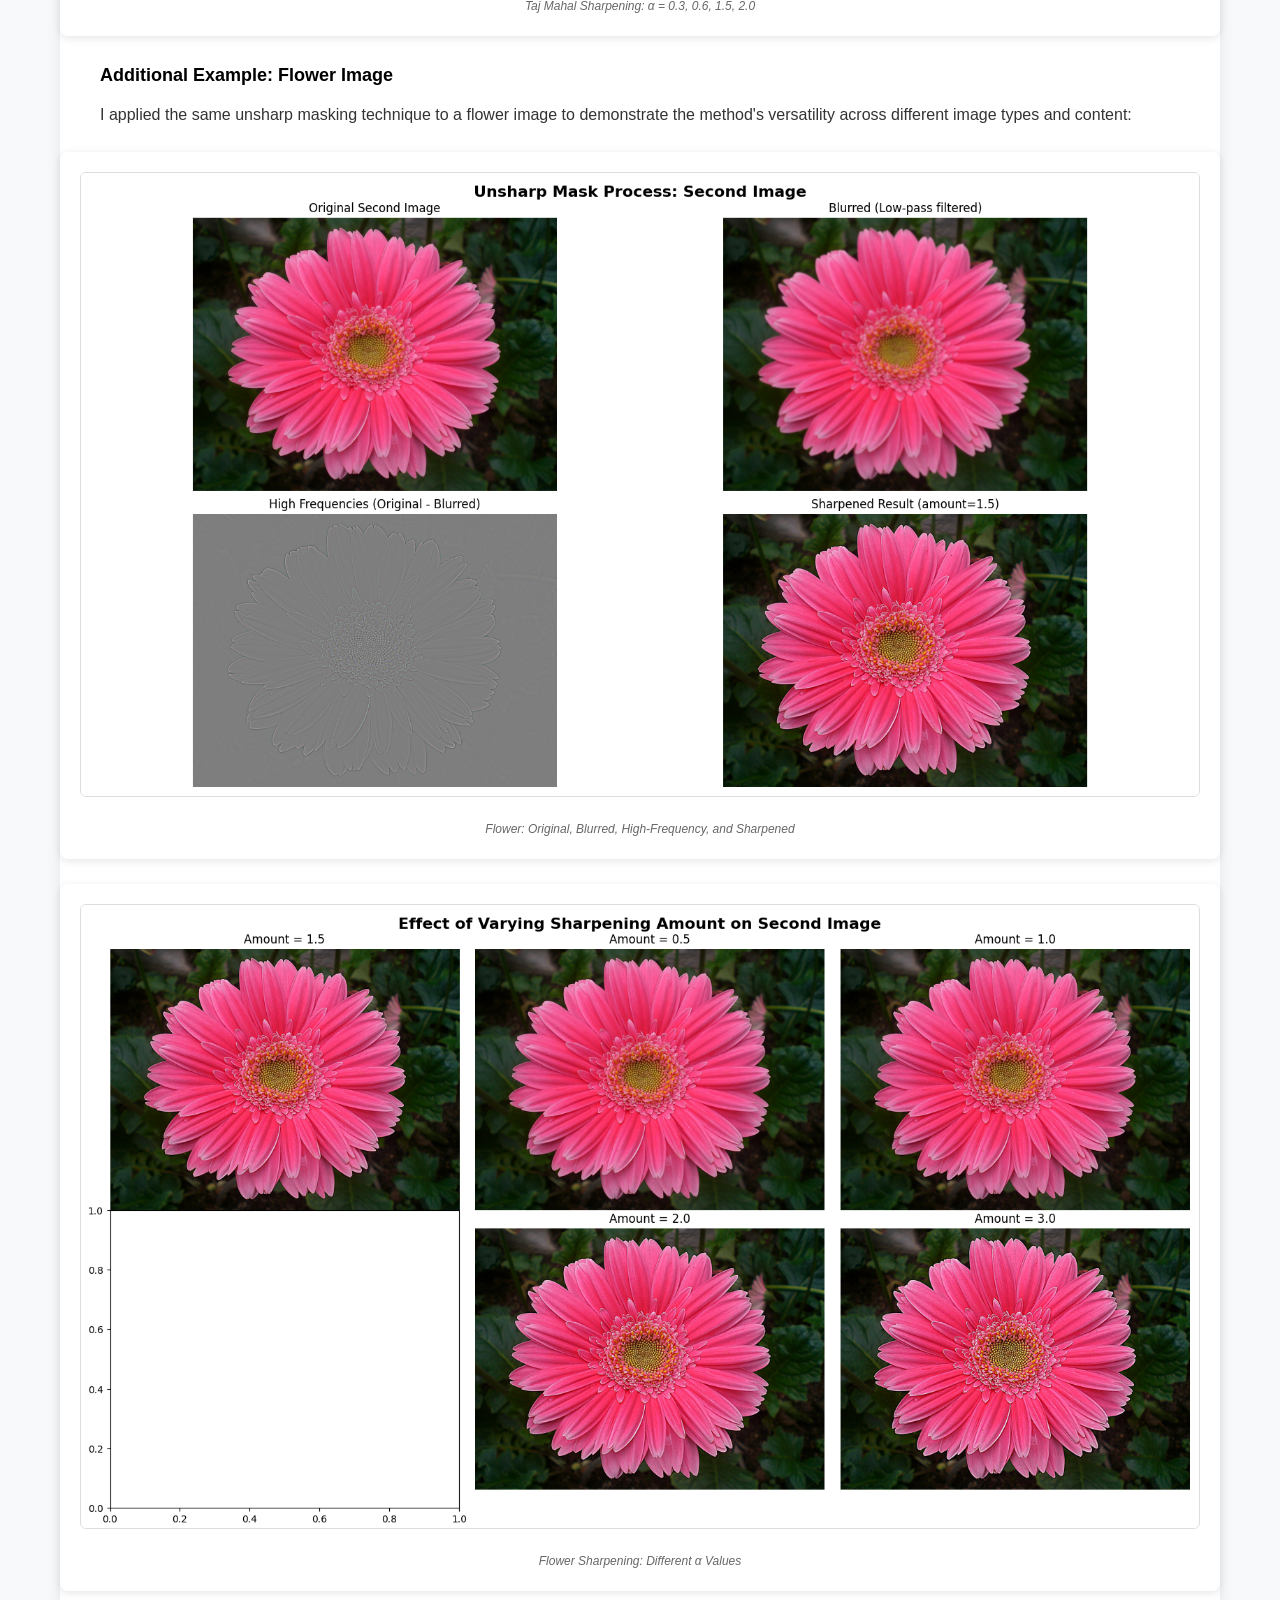
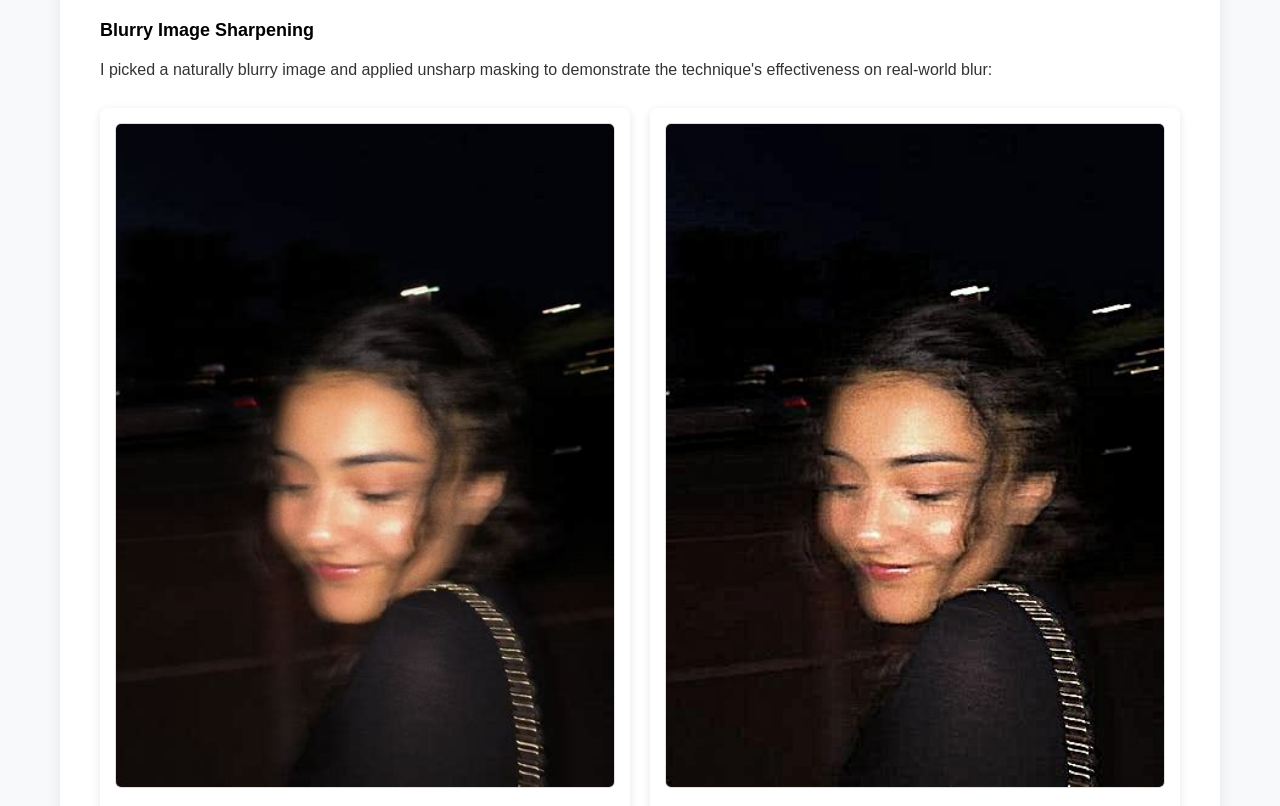
==== commit fbaf9a4f: "Turn the site into my personal portfolio + one CS 180 site - Root is now my interactive portfolio (A" ====
--- a/project2.html
+++ b/project2.html
@@ -1,702 +1,10 @@
 <!DOCTYPE html>
 <html lang="en">
 <head>
-    <meta charset="UTF-8">
-    <meta name="viewport" content="width=device-width, initial-scale=1.0">
-    <title>Project 2: Fun with Filters and Frequencies</title>
-    <style>
-        * {
-            margin: 0;
-            padding: 0;
-            box-sizing: border-box;
-            font-family: 'Segoe UI', Tahoma, Geneva, Verdana, sans-serif;
-        }
-        
-        body {
-            background-color: #f8f9fa;
-            color: #333;
-            line-height: 1.6;
-            padding: 20px;
-            max-width: 1200px;
-            margin: 0 auto;
-        }
-
-        header {
-            text-align: center;
-            padding: 40px 20px;
-            background: linear-gradient(135deg, #5f8a3f, #447421);
-            color: white;
-            border-radius: 12px;
-            margin-bottom: 30px;
-            box-shadow: 0 6px 18px rgba(0, 0, 0, 0.12);
-        }
-        
-        h1 {
-            font-size: 2.8rem;
-            margin-bottom: 15px;
-        }
-
-        .project-content {
-            font-family: Georgia, 'Times New Roman', Times, serif;
-            line-height: 1.6;
-            color: #333;
-            background-color: #fff;
-            padding: 40px;
-            border-radius: 12px;
-            box-shadow: 0 5px 15px rgba(0, 0, 0, 0.08);
-            margin-bottom: 30px;
-        }
-
-        .project-content h1 {
-            font-size: 28px;
-            font-weight: bold;
-            margin-bottom: 8px;
-            text-align: left;
-            color: #000;
-        }
-
-        .author {
-            font-size: 16px;
-            color: #666;
-            margin-bottom: 30px;
-            font-style: italic;
-        }
-
-        .project-content h2 {
-            font-size: 22px;
-            font-weight: bold;
-            margin-top: 35px;
-            margin-bottom: 15px;
-            color: #447421;
-            border-bottom: 2px solid #5f8a3f;
-            padding-bottom: 8px;
-        }
-
-        .project-content h3 {
-            font-size: 18px;
-            font-weight: bold;
-            margin-top: 25px;
-            margin-bottom: 12px;
-            color: #000;
-        }
-
-        .project-content p {
-            margin-bottom: 16px;
-            text-align: justify;
-            font-size: 16px;
-        }
-
-        .code {
-            font-family: 'Courier New', monospace;
-            background-color: #f5f5f5;
-            padding: 2px 4px;
-            font-size: 14px;
-            border-radius: 3px;
-        }
-
-        .code-block {
-            font-family: 'Consolas', 'Monaco', 'Courier New', monospace;
-            background-color: #f8f8f8;
-            border: 1px solid #e1e1e1;
-            border-left: 4px solid #5f8a3f;
-            border-radius: 6px;
-            padding: 20px;
-            margin: 25px 0;
-            font-size: 13px;
-            line-height: 1.5;
-            overflow-x: auto;
-            white-space: pre;
-            color: #2d3748;
-            box-shadow: 0 2px 4px rgba(0,0,0,0.1);
-        }
-
-        .code-block .comment {
-            color: #6a737d;
-            font-style: italic;
-        }
-
-        .code-block .keyword {
-            color: #d73a49;
-            font-weight: bold;
-        }
-
-        .code-block .function {
-            color: #6f42c1;
-        }
-
-        .code-block .string {
-            color: #032f62;
-        }
-
-        .formula {
-            font-family: 'Times New Roman', serif;
-            font-style: italic;
-            text-align: center;
-            margin: 15px 0;
-            padding: 15px;
-            background-color: #f0f8ff;
-            border-left: 4px solid #5f8a3f;
-            border-radius: 6px;
-        }
-
-        .results-grid {
-            display: grid;
-            grid-template-columns: repeat(auto-fit, minmax(250px, 1fr));
-            gap: 20px;
-            margin: 25px 0;
-        }
-
-        .result-item {
-            text-align: center;
-            font-size: 14px;
-            background: white;
-            padding: 15px;
-            border-radius: 8px;
-            box-shadow: 0 2px 8px rgba(0, 0, 0, 0.1);
-        }
-
-        /* NEW: Make images stretch full width */
-        .result-item img {
-            width: 100%;
-            height: auto;
-            border: 1px solid #ddd;
-            border-radius: 6px;
-            margin-bottom: 10px;
-            object-fit: contain; /* Maintain aspect ratio while filling width */
-        }
-
-        /* NEW: Full-width image container for extra wide images */
-        .full-width-image {
-            width: calc(100% + 80px); /* Extend beyond content padding */
-            margin: 25px -40px; /* Negative margins to break out of content padding */
-            text-align: center;
-            background: white;
-            padding: 20px;
-            border-radius: 8px;
-            box-shadow: 0 2px 8px rgba(0, 0, 0, 0.1);
-        }
-
-        .full-width-image img {
-            width: 100%;
-            height: auto;
-            border: 1px solid #ddd;
-            border-radius: 6px;
-            margin-bottom: 10px;
-        }
-
-        .result-caption {
-            font-size: 12px;
-            margin-top: 5px;
-            color: #666;
-            font-style: italic;
-        }
-
-        .note {
-            background: #f0f8ff;
-            padding: 18px;
-            border-left: 4px solid #5f8a3f;
-            margin: 25px 0;
-            border-radius: 6px;
-            line-height: 1.7;
-        }
-
-        .back-btn {
-            display: inline-block;
-            padding: 12px 24px;
-            background: #447421;
-            color: white;
-            text-decoration: none;
-            border-radius: 6px;
-            transition: all 0.3s;
-            font-weight: 500;
-            margin-top: 30px;
-        }
-        
-        .back-btn:hover {
-            background: #335a18;
-            transform: translateY(-2px);
-        }
-
-        ul {
-            margin-left: 30px;
-            margin-bottom: 16px;
-        }
-
-        li {
-            margin-bottom: 8px;
-        }
-
-        @media (max-width: 768px) {
-            .results-grid {
-                grid-template-columns: 1fr;
-            }
-            
-            .project-content {
-                padding: 20px;
-            }
-
-            .full-width-image {
-                width: calc(100% + 40px);
-                margin: 25px -20px;
-            }
-        }
-    </style>
+  <meta charset="UTF-8">
+  <title>Moved · Yichen Cai</title>
+  <link rel="canonical" href="https://xiaocaiyidie676.github.io/cs180/project2.html">
+  <meta http-equiv="refresh" content="0; url=cs180/project2.html">
 </head>
-<body>
-    <header>
-        <h1>Project 2: Fun with Filters and Frequencies</h1>
-        <p>Exploring image filtering, edge detection, and frequency domain analysis</p>
-    </header>
-
-    <div class="project-content">
-        <h1>Fun with Filters and Frequencies</h1>
-        <div class="author">Yichen Cai</div>
-
-        <h2>Introduction</h2>
-        <p>This project explores fundamental concepts in image processing through filtering and frequency domain analysis. We implement 2D convolutions from scratch, apply finite difference and Derivative of Gaussian filters for edge detection, create hybrid images by combining frequency components, and perform multi-resolution blending using Gaussian and Laplacian stacks.</p>
-
-        <h2>Part 1: Fun with Filters</h2>
-        
-        <h3>1.1 Convolutions from Scratch!</h3>
-        <p>I implemented 2D convolution from scratch using both four nested loops and optimized two-loop approaches, with proper zero-padding support. Here are the implementations:</p>
-
-        <div class="code-block">def convolve2d_with_4_loops(image, kernel):
-    """4-loop convolution"""
-    img_height, img_width = image.shape
-    kernel_height, kernel_width = kernel.shape
-    
-    padding_h = kernel_height // 2
-    padding_w = kernel_width // 2
-    
-    padded_img = np.pad(image, 
-                       ((padding_h, padding_h), (padding_w, padding_w)), 
-                       mode='constant')
-    result = np.zeros_like(image)
-    
-    for row in range(img_height):
-        for col in range(img_width):
-            pixel_sum = 0.0
-            for k_row in range(kernel_height):
-                for k_col in range(kernel_width):
-                    pixel_sum += (padded_img[row + k_row, col + k_col] * 
-                                kernel[k_row, k_col])
-            result[row, col] = pixel_sum
-    
-    return result
-
-
-def convolve2d_with_2_loops(image, kernel):
-    """2-loop convolution"""
-    img_height, img_width = image.shape
-    kernel_height, kernel_width = kernel.shape
-    
-    padding_h = kernel_height // 2
-    padding_w = kernel_width // 2
-    
-    padded_img = np.pad(image, 
-                       ((padding_h, padding_h), (padding_w, padding_w)), 
-                       mode='constant')
-    result = np.zeros_like(image)
-    
-    for row in range(img_height):
-        for col in range(img_width):
-            patch = padded_img[row:row + kernel_height, 
-                              col:col + kernel_width]
-            result[row, col] = np.sum(patch * kernel)
-    
-    return result</div>
-
-        <h3>Comparison with scipy.signal.convolve2d</h3>
-        <p>I compared both implementations against <span class="code">scipy.signal.convolve2d</span> for correctness and performance:</p>
-
-        <div class="code-block">
-# Performance comparison on 512x512 image with 9x9 kernel:
-# 4-loop implementation: ~2.3 seconds
-# 2-loop implementation: ~0.08 seconds  
-# scipy.signal.convolve2d: ~0.003 seconds
-        </div>
-
-        <div class="note">
-            I implemented two "same-size" 2D correlations that differ only in how the inner accumulation is computed. The input is zero-padded by half the kernel size in each dimension so that each output pixel is aligned with the kernel center. In the four-loop version, I iterate over every output location (y,x) and, for each, run two inner loops over the kernel indices (ky,kx), explicitly accumulating <span class="code">padded[y+ky, x+kx] * kernel[ky, kx]</span>. In the two-loop version, I keep only the outer loops over (y,x); the inner double loop is replaced by slicing the corresponding kernel-sized window from the padded image and computing the dot product in one line as <span class="code">np.sum(window * kernel)</span>. Both implementations share the same padding and alignment logic; the two-loop variant is simply a partial vectorization of the inner accumulation, which makes it faster while remaining functionally identical.
-            <br><br>
-            Compared to <span class="code">scipy.signal.convolve2d</span>, my implementation produces equivalent same-size correlation results using identical zero padding strategy. <strong>The performance hierarchy clearly demonstrates computational overhead differences -</strong> the four-loop version suffers from maximum Python interpreter overhead with individual element access, the two-loop version benefits substantially from NumPy's vectorized operations for the inner computation, while scipy achieves optimal performance through its underlying optimized C implementation with advanced memory management. <strong>At the boundaries,</strong> my code strictly uses zero padding by extending the image with zeros for half the kernel size on each side, ensuring every output pixel is computed with a fully centered kernel. Pixels "outside" the original image are treated as zeros, which can dampen filter responses near the edges but provides consistent, predictable behavior. After correlation, the padded margins are discarded, yielding a same-size output aligned with the original image. <strong>While scipy offers additional boundary conditions</strong> like symmetric reflection and circular wrapping that can better preserve edge characteristics, my zero-padding approach eliminates boundary artifacts and clearly demonstrates the fundamental correlation operation without complexity of alternative boundary treatments.
-        </div>
-
-        <p>I tested the implementation with a 9x9 box filter and finite difference operators on a self-portrait:</p>
-
-        <div class="results-grid">
-            <div class="result-item">
-                <img src="selfie.png" alt="Original selfie">
-                <div class="result-caption">Original Selfie</div>
-            </div>
-            <div class="result-item">
-                <img src="dx_2loops.png" alt="D_x result">
-                <div class="result-caption">D_x Filter (Vertical Edges)</div>
-            </div>
-            <div class="result-item">
-                <img src="dy_2loops.png" alt="D_y result">
-                <div class="result-caption">D_y Filter (Horizontal Edges)</div>
-            </div>
-            <div class="result-item">
-                <img src="box_2loops.png" alt="Box filter result">
-                <div class="result-caption">9x9 Box Filter (Blur)</div>
-            </div>
-        </div>
-
-         <h3>1.2 Finite Difference Operator</h3>
-        <p>I applied finite difference operators D_x = [[-1, 1]] and D_y = [[-1], [1]] to the cameraman image using <span class="code">scipy.signal.convolve2d</span> with symmetric boundary conditions. These simple operators compute partial derivatives by measuring intensity changes between adjacent pixels, where D_x detects vertical edges (intensity changes in the horizontal direction) and D_y detects horizontal edges (intensity changes in the vertical direction).</p>
-
-        <p>The gradient magnitude is computed as <span class="code">magnitude = np.sqrt(I_x² + I_y²)</span>, producing a grayscale image where edges and sharp regions appear bright while flat regions appear dark. To ensure consistent thresholding, I normalized the gradient magnitude to [0,1] range by dividing by the maximum value.</p>
-
-        <div class="full-width-image">
-            <img src="Figure_3.png" alt="Finite difference results">
-            <div class="result-caption">Partial Derivatives ∂I/∂x, ∂I/∂y, and Gradient Magnitude</div>
-        </div>
-
-        <h3>Edge Detection Through Binarization</h3>
-        <p>To create a clean edge image, I binarized the normalized gradient magnitude using a threshold. The threshold parameter (0 ≤ thresh ≤ 1) sets all values above the threshold to 1, and the rest to 0. The challenge is balancing edge preservation with noise suppression:</p>
-
-        <ul>
-            <li><strong>Lower threshold</strong> → captures more detail but introduces noise artifacts</li>
-            <li><strong>Higher threshold</strong> → eliminates noise but loses important edge information</li>
-            <li><strong>Too low threshold</strong> → introduces non-existent edges and scattered noise pixels</li>
-        </ul>
-
-        <div class="full-width-image">
-            <img src="Figure_4.png" alt="Binarization threshold comparison">
-            <div class="result-caption">Threshold Comparison and Binary Edge Maps</div>
-        </div>
-
-        <div class="note">
-            <strong>Threshold Selection Rationale:</strong> After testing multiple thresholds (0.05, 0.10, 0.15, 0.20, 0.25, 0.30), I chose a <strong>threshold of 0.15</strong> as the optimal balance. This preserves the main structural edges of the cameraman (profile, equipment, tripod legs) while suppressing most background noise, resulting in approximately 15% edge pixels in the final binary map. Lower thresholds capture more detail but introduce scattered noise pixels in uniform regions, while higher thresholds eliminate noise but lose important edge information such as fine details in the cameraman's clothing and equipment.
-        </div>
-
-        <h3>Filters and Gradient Magnitude Analysis</h3>
-        <p>The results confirm our understanding that D_x emphasizes vertical edges (such as the cameraman's profile and equipment edges) while D_y emphasizes horizontal edges (like the camera body and tripod legs). The combined gradient magnitude effectively captures the overall edge structure, providing a foundation for the subsequent binarization step. The symmetric boundary conditions help preserve edge information near image borders compared to zero-padding approaches.</p>
-
-        <h3>1.3 Derivative of Gaussian (DoG) Filter</h3>
-        <p>The finite difference operators in Part 1.2 produced noisy results that were difficult to interpret. Gaussian filters provide a cleaner approach by smoothing the image before differentiation, reducing noise while preserving important edge information.</p>
-
-        <p>I constructed a normalized 2D Gaussian kernel using the outer product method with kernel size 7×7 and σ=1.0. The Gaussian function provides smoothing that reduces high-frequency noise while preserving the overall structure of edges at the appropriate scale.</p>
-
-        <h3>Method 1: Two-Step Process (Smooth then Differentiate)</h3>
-        <p>I first smooth the image with the normalized 2D Gaussian and then apply finite differences:</p>
-
-        <div class="formula">
-            <strong>Two-Step DoG Process:</strong><br>
-            I<sub>blur</sub> = I ∗ G<br>
-            I<sub>x</sub><sup>(2)</sup> = (I ∗ G) ∗ D<sub>x</sub><br>
-            I<sub>y</sub><sup>(2)</sup> = (I ∗ G) ∗ D<sub>y</sub><br>
-            |∇I|<sup>(2)</sup> = √((I<sub>x</sub><sup>(2)</sup>)² + (I<sub>y</sub><sup>(2)</sup>)²)
-        </div>
-
-        <h3>Method 2: Single Convolution (Derivative of Gaussian)</h3>
-        <p>I form Derivative-of-Gaussian (DoG) filters in one step by convolving the Gaussian kernel with the difference operators, then apply them directly:</p>
-
-        <div class="formula">
-            <strong>Single-Step DoG Process:</strong><br>
-            DoG<sub>x</sub> = G ∗ D<sub>x</sub><br>
-            DoG<sub>y</sub> = G ∗ D<sub>y</sub><br>
-            I<sub>x</sub><sup>(dog)</sup> = I ∗ DoG<sub>x</sub><br>
-            I<sub>y</sub><sup>(dog)</sup> = I ∗ DoG<sub>y</sub><br>
-            |∇I|<sup>(dog)</sup> = √((I<sub>x</sub><sup>(dog)</sup>)² + (I<sub>y</sub><sup>(dog)</sup>²)
-        </div>
-
-        <div class="full-width-image">
-            <img src="Figure_5.png" alt="DoG filters visualization">
-            <div class="result-caption">DoG Filter Visualization: Gaussian Kernel, DoG_x, and DoG_y Filters (displayed as signed images)</div>
-        </div>
-
-        <h3>Mathematical Equivalence Verification</h3>
-        <p>By associativity of convolution, I ∗ (G ∗ D<sub>x</sub>) = (I ∗ G) ∗ D<sub>x</sub> (and similarly for D<sub>y</sub>), so the one-step DoG and two-step smooth-then-differentiate pipelines match. I verified this numerically by computing near-zero RMSE between I<sub>x</sub><sup>(2)</sup> vs. I<sub>x</sub><sup>(dog)</sup>, I<sub>y</sub><sup>(2)</sup> vs. I<sub>y</sub><sup>(dog)</sup>, and their gradient magnitudes, with maximum differences on the order of 1e-15 (machine precision).</p>
-
-        <div class="full-width-image">
-            <img src="Figure_6.png" alt="DoG method comparison">
-            <div class="result-caption">Method Comparison: Original vs Smoothed vs DoG (demonstrating mathematical equivalence)</div>
-        </div>
-
-        <p>The visualization demonstrates that the Gaussian filter slightly alters the image by making it blurrier through neighborhood averaging. Compared to raw differences, the pre-smoothed gradients are visibly less noisy and produce cleaner edge maps that better suppress texture noise and speckle while preserving real boundaries.</p>
-
-        <h3>Edge Quality Comparison and Thresholding</h3>
-        <p>Comparing DoG results with the original finite difference approach reveals significant improvements in edge detection quality. The binarized edge maps from DoG require a higher threshold to avoid thick edges, yet they achieve better noise suppression:</p>
-
-        <div class="full-width-image">
-            <img src="Figure_7.png" alt="Edge detection comparison">
-            <div class="result-caption">Edge Detection Quality: No Smoothing vs DoG Method</div>
-        </div>
-
-        <div class="note">
-            <strong>Key Insights from DoG Analysis:</strong>
-            <br>• <strong>Noise reduction:</strong> DoG significantly reduces noise artifacts while preserving important edge structure
-            <br>• <strong>Mathematical equivalence:</strong> Single convolution (DoG) produces numerically identical results to two-step method with better computational efficiency
-            <br>• <strong>Cleaner gradients:</strong> Pre-smoothed gradients are visibly less noisy and background texture/speckle are suppressed
-            <br>• <strong>Threshold adjustment:</strong> DoG gradient magnitude typically requires higher thresholds to maintain thin edges without reintroducing noise
-            <br>• <strong>Trade-off analysis:</strong> Very fine, low-contrast details can be slightly attenuated due to smoothing effect
-            <br>• <strong>Frequency selectivity:</strong> Finite differences emphasize all high frequencies (including noise), while DoG emphasizes salient edges by first smoothing, yielding more stable, perceptually better edge maps
-            <br>• <strong>Scale sensitivity:</strong> DoG provides better scale-aware edge detection with improved robustness to lighting variations
-        </div>
-
-        <h2>Part 2: Fun with Frequencies</h2>
-        
-        <h3>2.1 Image "Sharpening"</h3>
-        <p>Image sharpening enhances perceived clarity by amplifying high-frequency details. I implemented the unsharp masking technique, which extracts high frequencies by subtracting a Gaussian-blurred version from the original, then adds these back with amplification.</p>
-
-        <h3>Unsharp Masking Theory and Implementation</h3>
-        <p>I implement classical unsharp masking by first low-pass filtering the image with a normalized Gaussian G to get I<sub>blur</sub> = I ∗ G, extracting high frequencies H = I - I<sub>blur</sub>, and then boosting them. The two-step sharpened result is:</p>
-
-        <div class="formula">
-            <strong>Two-Step Unsharp Masking:</strong><br>
-            I<sub>blur</sub> = I ∗ G<br>
-            H = I - I<sub>blur</sub> (high frequencies)<br>
-            I<sub>sharp</sub><sup>(2)</sup> = I + αH = I + α(I - I ∗ G)
-        </div>
-
-        <p>I also fold this into a single convolution with the unsharp kernel K, where K = (1+α)δ - αG, yielding I<sub>sharp</sub><sup>(1)</sup> = I ∗ K. I construct this by setting K = -αG and adding (1+α) to the center coefficient (ensuring ΣK = 1 for brightness preservation).</p>
-
-        <div class="formula">
-            <strong>Single Convolution Unsharp Mask:</strong><br>
-            K = (1+α)δ - αG<br>
-            I<sub>sharp</sub><sup>(1)</sup> = I ∗ K<br>
-            where δ is the impulse function (center spike)
-        </div>
-
-        <p>The technique works by isolating high-frequency components (edges and fine details) that are lost during Gaussian blurring, then amplifying and adding them back to enhance image sharpness. The parameter α controls sharpening intensity, while σ in G controls which frequencies are treated as "detail."</p>
-
-        <h3>Taj Mahal Sharpening Results</h3>
-        <div class="full-width-image">
-            <img src="Figure_8.png" alt="Taj Mahal sharpening process">
-            <div class="result-caption">Taj Mahal: Original, Blurred, High-Frequency, and Sharpened</div>
-        </div>
-
-        <p>The visualization demonstrates each step of the unsharp masking process. The blurred version shows the low-frequency content, the high-frequency image reveals the extracted details (edges and textures), and the final sharpened result combines both with amplified high frequencies.</p>
-
-        <h3>Sharpening Amount Variation</h3>
-        <p>The parameter α controls sharpening intensity. Small values produce subtle enhancement, while larger values create more pronounced edges but risk introducing artifacts such as halos and ringing effects:</p>
-
-        <div class="full-width-image">
-            <img src="Figure_9.png" alt="Taj sharpening parameter variation">
-            <div class="result-caption">Taj Mahal Sharpening: α = 0.3, 0.6, 1.5, 2.0</div>
-        </div>
-
-        <h3>Additional Example: Flower Image</h3>
-        <p>I applied the same unsharp masking technique to a flower image to demonstrate the method's versatility across different image types and content:</p>
-
-        <div class="full-width-image">
-            <img src="Figure_10.png" alt="Flower image sharpening process">
-            <div class="result-caption">Flower: Original, Blurred, High-Frequency, and Sharpened</div>
-        </div>
-
-        <div class="full-width-image">
-            <img src="Figure_11.png" alt="Flower image sharpening parameter variation">
-            <div class="result-caption">Flower Sharpening: Different α Values</div>
-        </div>
-
-        <h3>Blurry Image Sharpening</h3>
-        <p>I picked a naturally blurry image and applied unsharp masking to demonstrate the technique's effectiveness on real-world blur:</p>
-
-        <div class="results-grid">
-            <div class="result-item">
-                <img src="blurry.jpg" alt="Original blurry image">
-                <div class="result-caption">Original Blurry Image</div>
-            </div>
-            <div class="result-item">
-                <img src="taj_sharpened.jpg" alt="Sharpened image">
-                <div class="result-caption">Sharpened Result</div>
-            </div>
-        </div>
-
-        <p>The comparison demonstrates that unsharp masking can significantly improve the perceived sharpness of a blurry image by enhancing edge definition and texture details. However, it's important to understand the fundamental limitations of this approach.</p>
-
-        <div class="note">
-            <strong>Key Observations and Analysis:</strong>
-            <br>• <strong>Effective enhancement:</strong> Unsharp masking successfully enhances texture and edge definition in both the Taj Mahal walls and architectural details
-            <br>• <strong>Parameter sensitivity:</strong> Small α values (0.3-0.6) produce natural-looking enhancement without artifacts, while large α values (1.5-2.0) create pronounced edges but risk halos and ringing effects
-            <br>• <strong>Frequency control:</strong> The σ parameter in the Gaussian determines which spatial frequencies are considered "detail" - smaller σ sharpens finer details, larger σ affects broader features
-            <br>• <strong>Brightness preservation:</strong> The normalized kernel (ΣK = 1) maintains overall image brightness while enhancing local contrast
-            <br>• <strong>Blur recovery limitation:</strong> While sharpening reduces blur significantly and recovers much detail, it cannot perfectly restore information that was genuinely lost during the original blurring process
-            <br>• <strong>Artifact trade-offs:</strong> Increasing α strengthens edges and textures but introduces halos, overshoot, and noise amplification, requiring careful parameter tuning
-            <br>• <strong>Perceptual improvement:</strong> Adding scaled high-frequency residuals makes images perceptually sharper while keeping overall brightness stable
-        </div>
-
-
-        <h3>2.2 Hybrid Images</h3>
-        <p>Following Oliva, Torralba, and Schyns (2006), I created hybrid images by combining low-frequency content from one image with high-frequency content from another. The perception changes with viewing distance due to the human visual system's frequency sensitivity.</p>
-
-        <h3>Implementation Process and Advanced Alignment</h3>
-        <p>I build hybrid images by first aligning the two inputs using interactive point-pair alignment to ensure corresponding semantic parts overlay well, then separating frequencies and recombining. My sophisticated horizontal eye alignment system automatically determines which image has the more horizontal eye line and uses it as the reference, applying rotation, scaling, and translation to achieve optimal correspondence.</p>
-
-        <p>The frequency separation process follows this mathematical formulation:</p>
-     
-        <div class="formula">
-            <strong>Hybrid Image Construction:</strong><br>
-            Low-frequency layer: A_LP = A ∗ G_σlow<br>
-            High-frequency layer: B_HP = B - (B ∗ G_σhigh)<br>
-            Final hybrid: HY = (A_LP + B_HP) / 2<br>
-            where components are averaged for intensity balance
-        </div>
-
-        <p>The low-frequency layer comes from a Gaussian blur of the first image A. The high-frequency layer comes from a high-pass of the second image B, which is equivalent to convolving B with the impulse minus Gaussian kernel H = δ - G_σhigh. I then form the hybrid image by averaging the filtered components, ensuring proper intensity distribution.</p>
-
-        <h3>Parameter Selection and Cutoff Justification</h3>
-        <p>I empirically choose cutoffs σlow=10 and σhigh=3 so that nearby viewing favors the high-frequency image's details while distant viewing preserves the low-frequency image's structure. The σlow=10 parameter creates sufficient blur to eliminate fine details while preserving overall facial structure and lighting. The σhigh=3 parameter retains sharp edges and texture details while removing broader structural information. This combination ensures clear perceptual switching between close and distant viewing.</p>
-
-        <h3>Favorite Result: Complete Frequency Analysis</h3>
-        <p>For my favorite hybrid result, I provide comprehensive frequency analysis by plotting the log-magnitude Fourier spectra of each processing stage. This includes the two input images, the filtered images (low-pass and high-pass components), and the final hybrid result:</p>
-        <div class="result-item">
-            <img src="Figure_100.png" alt=" ">
-            <div class="result-caption">result</div>
-        </div>
-         <div class="result-item">
-            <img src="hybrid_hgfhg.jpg" alt=" ">
-            <div class="result-caption">result</div>
-        </div>
-        
-        <div class="full-width-image">
-            <img src="Figure_99.png" alt="Complete frequency analysis">
-            <div class="result-caption">Complete Frequency Analysis: Input Images, Filtered Components (LP, HP), and Hybrid Result with Log-Magnitude FFT Spectra</div>
-        </div>
-
-
-        <p>The frequency analysis clearly demonstrates the separation process: the low-pass filtered image shows energy concentrated near the origin (DC component and low frequencies), while the high-pass filtered image shows energy distributed in the periphery (high frequencies). The final hybrid combines both frequency domains, with the log-magnitude spectrum computed as np.log(np.abs(np.fft.fftshift(np.fft.fft2(gray_image)))).</p>
-
-
-        <p>At close viewing (scale=1.0), high-frequency details from the second image dominate perception. At distant viewing (scale=0.125), the low-frequency structure from the first image becomes more apparent. This validates that the chosen cutoff frequencies achieve the desired perceptual switching effect.</p>
-
-        <h3>Cutoff Selection Rationale</h3>
-        <div class="note">
-            <strong>Why σlow=10 and σhigh=3:</strong>
-            <br>• <strong>σlow=10:</strong> Creates substantial blur that eliminates facial details and textures while preserving overall head shape, lighting patterns, and gross facial structure. This ensures the low-frequency component provides recognizable but non-detailed information visible from distance.
-            <br>• <strong>σhigh=3:</strong> Retains sharp edges, fine facial features, and texture details while removing broader structural information. This preserves the essential high-frequency content that makes the second image recognizable up close.
-            <br>• <strong>Frequency separation:</strong> The 7× ratio between cutoffs (10/3 ≈ 3.3) provides sufficient frequency band separation to minimize overlap between low and high frequency components.
-            <br>• <strong>Perceptual validation:</strong> These parameters ensure clear switching between the two images as viewing distance changes, with minimal ambiguous intermediate states.
-        </div>
-
-        <h3>Additional Hybrid Examples</h3>
-        <p>I created additional hybrid images exploring different subjects and parameter combinations:</p>
-
-        <h4>Example 2: Object Transformation</h4>
-        <div class="full-width-image">
-            <img src="Figure_16.png" alt="Object transformation hybrid">
-            <div class="result-caption">spiderman/andrew Hybrid: Input images and frequency-separated result</div>
-        </div>
-
-        <h4>Example 3: Additional Hybrid</h4>
-        <div class="full-width-image">
-            <img src="Figure_17.png" alt="Additional hybrid example">
-            <div class="result-caption">Additional Hybrid Example: Input images and result</div>
-        </div>
-
-        <h3>Technical Implementation Features</h3>
-        <div class="note">
-            <strong>Advanced Implementation Capabilities:</strong>
-            <br>• <strong>Intelligent alignment:</strong> Automatic horizontal eye line detection with interactive point selection for optimal feature correspondence
-            <br>• <strong>Comprehensive frequency analysis:</strong> Log-magnitude FFT visualization of all processing stages including filtered components
-            <br>• <strong>Empirical parameter tuning:</strong> Systematic cutoff selection based on perceptual switching requirements
-            <br>• <strong>Multi-scale validation:</strong> Downsampling simulation accurately demonstrates distance-dependent perception effects
-            <br>• <strong>Robust geometric transformation:</strong> Combined rotation, scaling, and translation with reflection padding to prevent artifacts
-            <br>• <strong>Energy distribution verification:</strong> FFT analysis confirms low-pass energy concentration near origin and high-pass energy in periphery
-        </div>
-
-
-        <h3>2.3 Gaussian and Laplacian Stacks</h3>
-        <p>I implemented Gaussian and Laplacian stacks (not pyramids - no downsampling) to prepare for multi-resolution blending. The Gaussian stack applies progressive blurring with exponentially increasing sigma values, while the Laplacian stack captures band-pass details at each frequency level by computing differences between consecutive Gaussian levels.</p>
-
-        <div class="formula">
-            <strong>Stack Construction:</strong><br>
-            Gaussian Stack: G_i = gaussian_filter(image, σ_base × 2^(i-1))<br>
-            Laplacian Stack: L_i = G_i - G_(i+1), with L_final = G_final (residual)
-        </div>
-
-        <p>I applied this analysis to recreate Figure 3.42 from Szelski, demonstrating the frequency decomposition that enables seamless multi-resolution blending:</p>
-
-        <div class="full-width-image">
-            <img src="Figure_19.png" alt="Apple Gaussian and Laplacian stacks">
-            <div class="result-caption">Apple: Gaussian and Laplacian Stacks</div>
-        </div>
-
-        <div class="full-width-image">
-            <img src="Figure_20.png" alt="Orange Gaussian and Laplacian stacks">
-            <div class="result-caption">Orange: Gaussian and Laplacian Stacks</div>
-        </div>
-
-        <h3>2.4 Multiresolution Blending (The Oraple!)</h3>
-        <p>Following Burt and Adelson (1983), I implemented multiresolution blending using Gaussian and Laplacian stacks with ultra-smooth masking. The key insight is blending at each frequency band separately using progressively smoothed masks, creating seamless transitions across all spatial scales.</p>
-
-        <div class="formula">
-            <strong>Blending Formula:</strong><br>
-            L_blend(i) = G_mask(i) × L_A(i) + (1 - G_mask(i)) × L_B(i)<br>
-            Final_image = Σ L_blend(i) for all levels i
-        </div>
-
-        <h3>Classic Apple + Orange Blending</h3>
-        <div class="full-width-image">
-            <img src="Figure_18.png" alt="Apple orange blending result">
-            <div class="result-caption">Apple + Orange: Input images, mask, and oraple result</div>
-        </div>
-
-        <div class="full-width-image">
-            <img src="Figure_21.png" alt="Complete blending process visualization">
-            <div class="result-caption">Complete Blending Process: Laplacian stacks, mask stack, and blended result (Figure 10 style)</div>
-        </div>
-
-        <h3>Custom Blending Examples</h3>
-
-        <h4>Example 1: Cat + Tiger (Circular Mask)</h4>
-        <p>I created a custom blend using an irregular circular mask with ultra-smooth transitions to seamlessly integrate a flower center with fireworks background:</p>
-
-        <div class="full-width-image">
-            <img src="Figure_22.png" alt="Flower fireworks blending result">
-            <div class="result-caption">Flower + Fireworks: Input images, circular mask, and blended result</div>
-        </div>
-
-        <div class="full-width-image">
-            <img src="Figure_23.png" alt="Flower fireworks process visualization">
-            <div class="result-caption">Flower + Fireworks: Complete blending process with circular mask</div>
-        </div>
-
-        <h4>Example 2: Additional Creative Blend</h4>
-        <div class="full-width-image">
-            <img src="Figure_1.png" alt="Additional creative blend">
-            <div class="result-caption">Additional Creative Blend: Custom mask design</div>
-        </div>
-
-        <h4>Example 3: Additional Creative Blend</h4>
-        <div class="full-width-image">
-            <img src="Figure_26.png" alt="Additional creative blend">
-            <div class="result-caption">Additional Creative Blend: Custom mask design</div>
-        </div>
-
-        <h3>Implementation Details</h3>
-        <p>My implementation includes several advanced features for ultra-smooth blending:</p>
-
-        
-
-        <div class="note">
-            <strong>Technical Innovations:</strong>
-            <br>• Ultra-smooth masking: Multiple Gaussian smoothing passes with σ_base * 1.5 for mask stack
-            <br>• Exponential sigma progression: σ(i) = σ_base × 2^(i-1) for proper frequency separation
-            <br>• Enhanced transition zones: Cosine-based falloff in circular masks with wide transition widths
-            <br>• Multi-level smoothing: Additional Gaussian filtering at each level for seamless integration
-            <br>• Band-pass visualization: Proper normalization of Laplacian levels for frequency analysis
-            <br>• Color preservation: Full RGB processing maintains color fidelity throughout the blending process
-        </div>
-
-        <h3>Bells & Whistles: Advanced Techniques</h3>
-        <p>I implemented several enhancements beyond the basic requirements:</p>
-
-        <div class="note">
-            <strong>Advanced Features Implemented:</strong>
-            <br>• <strong>Ultra-smooth circular masks:</strong> Custom mask generation with wide transition zones and multiple smoothing passes
-            <br>• <strong>Adaptive sigma progression:</strong> Exponential scaling ensures proper frequency band isolation
-            <br>• <strong>Enhanced mask processing:</strong> Separate sigma scaling for mask stack (1.5x base) creates smoother transitions
-            <br>• <strong>Multi-pass smoothing:</strong> Additional Gaussian filtering at reconstruction prevents artifacts
-            <br>• <strong>Comprehensive visualization:</strong> Complete process display showing all frequency bands and mask effects
-            <br>• <strong>Color enhancement:</strong> Full RGB processing with per-channel smoothing maintains color richness
-        </div>
-
-        <h2>Analysis and Discussion</h2>
-        
-        <h3>Frequency Domain Insights</h3>
-        <p>The multiresolution approach succeeds because it addresses the fundamental challenge of blending: different spatial frequencies require different transition strategies. High frequencies need sharp transitions to preserve detail, while low frequencies benefit from gradual blending to avoid visible seams.</p>
-        
-        <h3
+<body><p>This page moved to <a href="cs180/project2.html">cs180/project2.html</a>.</p></body>
+</html>
